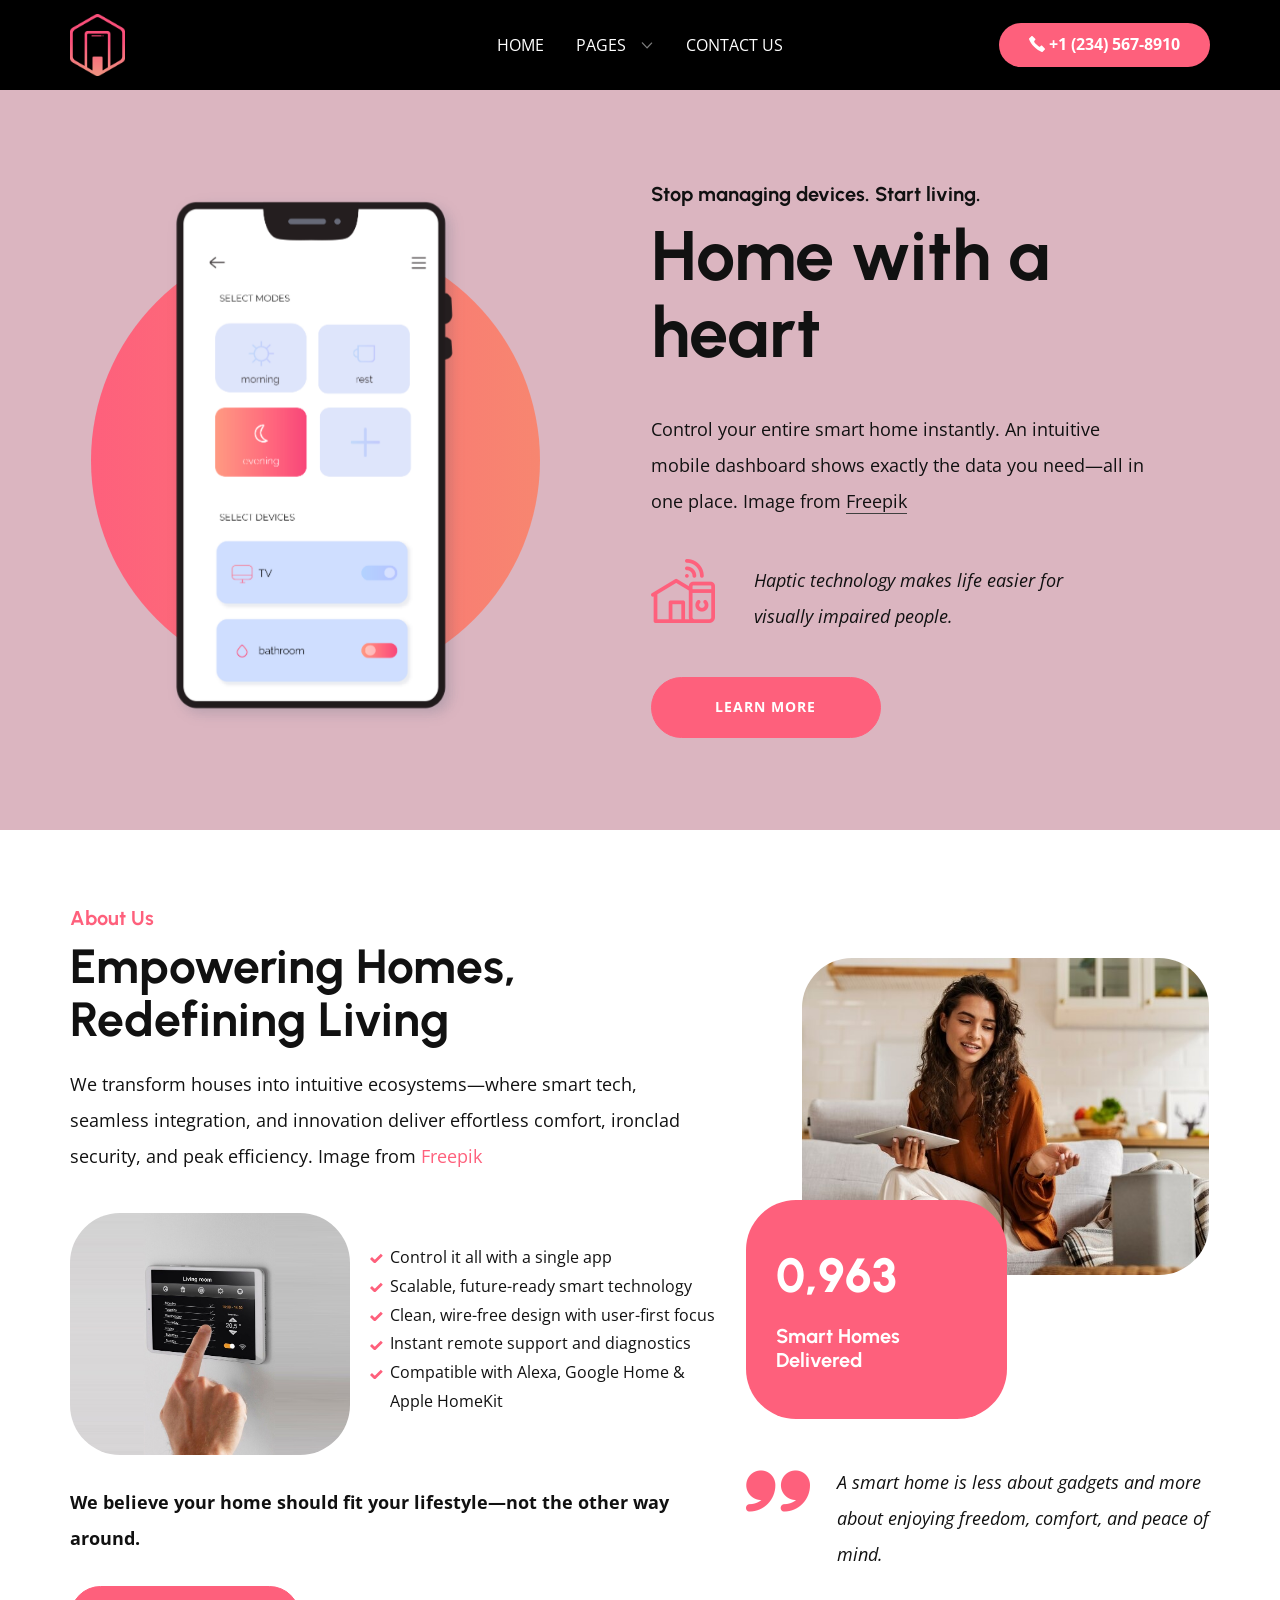
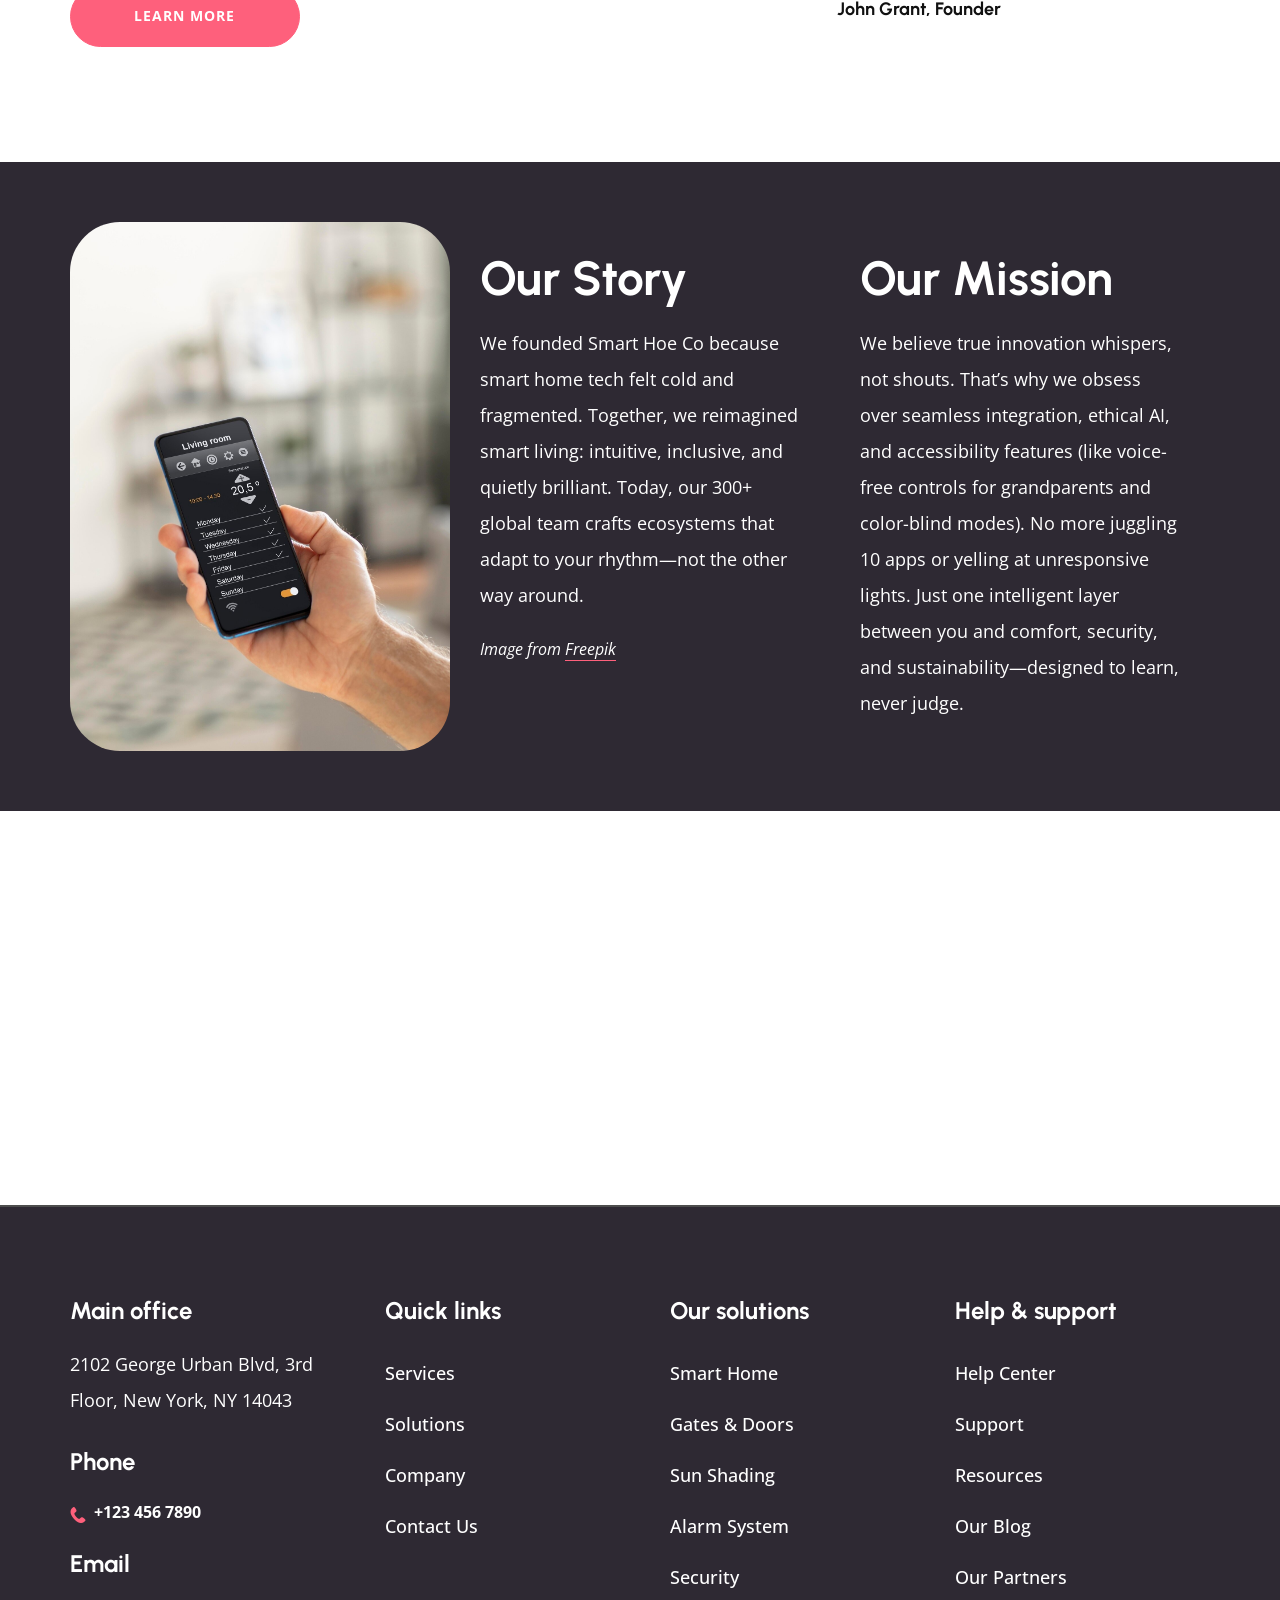
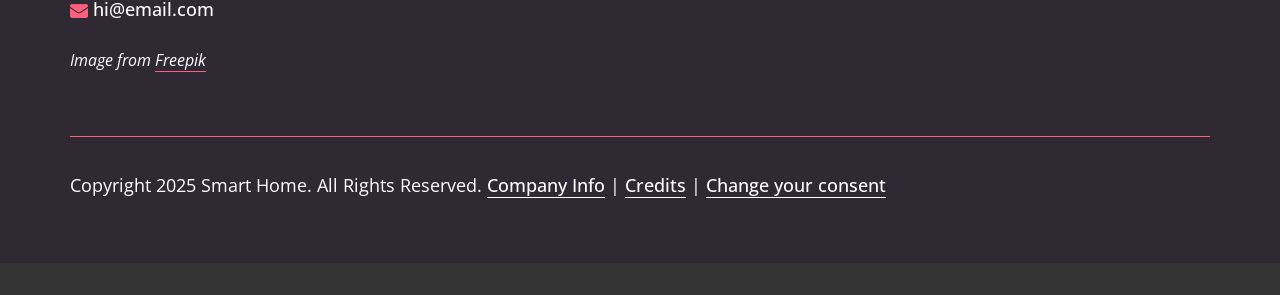
==== About.html @ cfe835c5 "dfd" ====
<!DOCTYPE html>
<html style="font-size: 16px;" lang="en"><head>
    <meta name="viewport" content="width=device-width, initial-scale=1.0">
    <meta charset="utf-8">
    <meta name="keywords" content="​Home with a heart, ​Empowering Homes, Redefining Living, Our Story, Our Mission, ​What Drives Us">
    <meta name="description" content="">
    <title>About</title>
    <link rel="stylesheet" href="nicepage.css" media="screen">
<link rel="stylesheet" href="About.css" media="screen">
    <script class="u-script" type="text/javascript" src="jquery.js" defer=""></script>
    <script class="u-script" type="text/javascript" src="nicepage.js" defer=""></script>
    <meta name="generator" content="Nicepage 8.4.0, nicepage.com">
    
    
    
    
    
    
    <link id="u-page-google-font" rel="stylesheet" href="https://fonts.googleapis.com/css2?display=swap&amp;family=Open+Sans:ital,wght@0,300;0,400;0,500;0,600;0,700;0,800;1,300;1,400;1,500;1,600;1,700;1,800&amp;family=Urbanist:ital,wght@0,100;0,200;0,300;0,400;0,500;0,600;0,700;0,800;0,900;1,100;1,200;1,300;1,400;1,500;1,600;1,700;1,800;1,900">
    <script type="application/ld+json">{
		"@context": "http://schema.org",
		"@type": "Organization",
		"name": "",
		"logo": "images/smart-home-logo.png"
}</script>
    <meta name="theme-color" content="#fe607c">
    <meta property="og:title" content="About">
    <meta property="og:type" content="website">
  <meta data-intl-tel-input-cdn-path="intlTelInput/"></head>
  <body data-path-to-root="./" data-include-products="false" class="u-body u-clearfix u-xl-mode" data-lang="en"><header class="u-black u-clearfix u-header" id="header"><div class="u-clearfix u-sheet u-valign-middle-md u-valign-middle-sm u-sheet-1">
        <a href="#" class="u-enable-responsive u-image u-logo u-image-1" data-image-width="284" data-image-height="320">
          <img class="u-logo-image u-logo-image-1" src="images/smart-home-logo.png">
        </a>
        <nav class="u-align-center u-dropdown-icon u-menu u-menu-dropdown u-offcanvas u-menu-1" data-responsive-from="MD" role="navigation">
          <div class="menu-collapse" style="font-size: 1rem; letter-spacing: 0px; text-transform: uppercase;">
            <a class="u-button-style u-custom-active-border-color u-custom-border u-custom-border-color u-custom-borders u-custom-hover-border-color u-custom-left-right-menu-spacing u-custom-padding-bottom u-custom-text-active-color u-custom-text-color u-custom-text-hover-color u-custom-top-bottom-menu-spacing u-hamburger-link u-nav-link u-text-active-palette-1-light-1 u-text-hover-palette-1-light-1 u-hamburger-link-1" href="#" tabindex="-1" aria-label="Open menu" aria-controls="7e61">
              <svg class="u-svg-link" viewBox="0 0 24 24"><use xmlns:xlink="http://www.w3.org/1999/xlink" xlink:href="#menu-hamburger"></use></svg>
              <svg class="u-svg-content" version="1.1" id="menu-hamburger" viewBox="0 0 16 16" x="0px" y="0px" xmlns:xlink="http://www.w3.org/1999/xlink" xmlns="http://www.w3.org/2000/svg"><g><rect y="1" width="16" height="2"></rect><rect y="7" width="16" height="2"></rect><rect y="13" width="16" height="2"></rect>
</g></svg>
            </a>
          </div>
          <div class="u-custom-menu u-nav-container">
            <ul class="u-nav u-spacing-30 u-unstyled u-nav-1" role="menubar"><li role="none" class="u-nav-item"><a tabindex="-1" role="menuitem" class="u-border-active-white u-border-hover-white u-button-style u-nav-link u-text-active-white u-text-body-alt-color u-text-hover-white u-nav-link-2" href="#">Home</a>
</li><li role="none" class="u-nav-item"><a tabindex="-1" role="menuitem" class="u-border-active-white u-border-hover-white u-button-style u-nav-link u-text-active-white u-text-body-alt-color u-text-hover-white u-nav-link-2" aria-haspopup="true">Pages</a><div class="u-nav-popup"><ul role="menu" class="u-h-spacing-25 u-nav u-unstyled u-v-spacing-15 u-nav-2" aria-label="Pages menu"><li role="none" class="u-nav-item"><a role="menuitem" class="u-active-palette-1-base u-button-style u-hover-palette-1-base u-nav-link u-palette-1-dark-3" href="Landing.html">Landing</a>
</li><li role="none" class="u-nav-item"><a role="menuitem" class="u-active-palette-1-base u-button-style u-hover-palette-1-base u-nav-link u-palette-1-dark-3" href="About.html">About Us</a>
</li><li role="none" class="u-nav-item"><a role="menuitem" class="u-active-palette-1-base u-button-style u-hover-palette-1-base u-nav-link u-palette-1-dark-3" href="Services.html">Services</a>
</li><li role="none" class="u-nav-item"><a role="menuitem" class="u-active-palette-1-base u-button-style u-hover-palette-1-base u-nav-link u-palette-1-dark-3" href="Team.html">Our Team</a>
</li><li role="none" class="u-nav-item"><a role="menuitem" class="u-active-palette-1-base u-button-style u-hover-palette-1-base u-nav-link u-palette-1-dark-3" href="Pricing-Page.html">Pricing</a>
</li><li role="none" class="u-nav-item"><a role="menuitem" class="u-active-palette-1-base u-button-style u-hover-palette-1-base u-nav-link u-palette-1-dark-3" href="FAQ-Page.html">FAQ</a>
</li></ul>
</div>
</li><li role="none" class="u-nav-item"><a role="menuitem" class="u-border-active-white u-border-hover-white u-button-style u-nav-link u-text-active-white u-text-body-alt-color u-text-hover-white u-nav-link-2" href="Contact.html">Contact Us</a>
</li></ul>
          </div>
          <div class="u-custom-menu u-nav-container-collapse" id="7e61" role="region" aria-label="Menu panel">
            <div class="u-black u-container-style u-inner-container-layout u-opacity u-opacity-95 u-sidenav">
              <div class="u-inner-container-layout u-sidenav-overflow">
                <div class="u-menu-close u-menu-close-1" tabindex="-1" aria-label="Close menu"></div>
                <ul class="u-align-center u-nav u-popupmenu-items u-unstyled u-nav-3" role="menubar"><li role="none" class="u-nav-item"><a tabindex="-1" role="menuitem" class="u-button-style u-nav-link" href="#">Home</a>
</li><li role="none" class="u-nav-item"><a tabindex="-1" role="menuitem" class="u-button-style u-nav-link" aria-haspopup="true">Pages</a><div class="u-nav-popup"><ul role="menu" class="u-h-spacing-25 u-nav u-unstyled u-v-spacing-15 u-nav-4" aria-label="Pages menu"><li role="none" class="u-nav-item"><a role="menuitem" class="u-button-style u-nav-link" href="Landing.html">Landing</a>
</li><li role="none" class="u-nav-item"><a role="menuitem" class="u-button-style u-nav-link" href="About.html">About Us</a>
</li><li role="none" class="u-nav-item"><a role="menuitem" class="u-button-style u-nav-link" href="Services.html">Services</a>
</li><li role="none" class="u-nav-item"><a role="menuitem" class="u-button-style u-nav-link" href="Team.html">Our Team</a>
</li><li role="none" class="u-nav-item"><a role="menuitem" class="u-button-style u-nav-link" href="Pricing-Page.html">Pricing</a>
</li><li role="none" class="u-nav-item"><a role="menuitem" class="u-button-style u-nav-link" href="FAQ-Page.html">FAQ</a>
</li></ul>
</div>
</li><li role="none" class="u-nav-item"><a role="menuitem" class="u-button-style u-nav-link" href="Contact.html">Contact Us</a>
</li></ul>
                <a href="tel:+12345678910" class="u-btn u-btn-round u-button-style u-enable-responsive u-hover-palette-1-dark-1 u-palette-1-base u-radius-50 u-text-active-white u-btn-1"><span class="u-icon u-icon-1"><svg class="u-svg-content" viewBox="0 0 891.024 891.024" style="width: 1em; height: 1em;"><g><path d="M2.8,180.875c46.6,134,144.7,286.2,282.9,424.399c138.2,138.2,290.4,236.301,424.4,282.9c18.2,6.3,38.3,1.8,52-11.8
		l92.7-92.7l21.6-21.6c19.5-19.5,19.5-51.2,0-70.7l-143.5-143.4c-19.5-19.5-51.2-19.5-70.7,0l-38.899,38.9
		c-20.2,20.2-52.4,22.2-75,4.6c-44.7-34.8-89-73.899-131.9-116.8c-42.9-42.9-82-87.2-116.8-131.9c-17.601-22.6-15.601-54.7,4.6-75
		l38.9-38.9c19.5-19.5,19.5-51.2,0-70.7l-143.5-143.5c-19.5-19.5-51.2-19.5-70.7,0l-21.6,21.6l-92.7,92.7
		C1,142.575-3.5,162.675,2.8,180.875z"></path>
</g></svg></span>+1 (234) 567-8910 
                </a>
              </div>
            </div>
            <div class="u-black u-menu-overlay u-opacity u-opacity-70"></div>
          </div>
          <style class="menu-style">@media (max-width: 939px) {
                    [data-responsive-from="MD"] .u-nav-container {
                        display: none;
                    }
                    [data-responsive-from="MD"] .menu-collapse {
                        display: block;
                    }
                }</style>
        </nav>
        <a href="tel:+12345678910" class="u-active-palette-2-base u-border-none u-btn u-btn-round u-button-style u-enable-responsive u-hover-palette-2-base u-radius-50 u-text-active-white u-btn-2"><span class="u-icon u-icon-2"><svg class="u-svg-content" viewBox="0 0 891.024 891.024" style="width: 1em; height: 1em;"><g><path d="M2.8,180.875c46.6,134,144.7,286.2,282.9,424.399c138.2,138.2,290.4,236.301,424.4,282.9c18.2,6.3,38.3,1.8,52-11.8
		l92.7-92.7l21.6-21.6c19.5-19.5,19.5-51.2,0-70.7l-143.5-143.4c-19.5-19.5-51.2-19.5-70.7,0l-38.899,38.9
		c-20.2,20.2-52.4,22.2-75,4.6c-44.7-34.8-89-73.899-131.9-116.8c-42.9-42.9-82-87.2-116.8-131.9c-17.601-22.6-15.601-54.7,4.6-75
		l38.9-38.9c19.5-19.5,19.5-51.2,0-70.7l-143.5-143.5c-19.5-19.5-51.2-19.5-70.7,0l-21.6,21.6l-92.7,92.7
		C1,142.575-3.5,162.675,2.8,180.875z"></path>
</g></svg></span>+1 (234) 567-8910 
        </a>
      </div></header>
    <section class="u-clearfix u-container-align-left u-custom-color-1 u-valign-middle-md u-section-1" id="block-1">
      <div class="u-clearfix u-sheet u-valign-middle-lg u-sheet-1">
        <div class="data-layout-selected u-clearfix u-expanded-width u-gutter-40 u-layout-wrap u-layout-wrap-1">
          <div class="u-layout">
            <div class="u-layout-row">
              <div class="u-container-align-center u-container-style u-layout-cell u-size-27-lg u-size-27-xl u-size-60-md u-size-60-sm u-size-60-xs u-layout-cell-1">
                <div class="u-container-layout u-valign-middle u-container-layout-1">
                  <div class="u-expanded-width-xs u-gradient u-preserve-proportions u-shape u-shape-circle u-shape-1" data-animation-name="fadeIn" data-animation-duration="2200" data-animation-delay="500">
                    <div class="u-preserve-proportions-child" style="padding-top: 100%;"></div>
                  </div>
                  <img class="custom-expanded u-image u-image-contain u-image-1" src="images/app.png" data-image-width="855" data-image-height="1351" data-animation-name="flipIn" data-animation-duration="1000" data-animation-delay="200" data-animation-out="0" data-animation-direction="X">
                </div>
              </div>
              <div class="u-container-align-left-xl u-container-style u-layout-cell u-size-33-lg u-size-33-xl u-size-60-md u-size-60-sm u-size-60-xs u-layout-cell-2" data-animation-name="customAnimationIn" data-animation-duration="1000" data-animation-delay="200" data-animation-direction="X">
                <div class="u-container-layout u-valign-middle-lg u-valign-middle-sm u-valign-middle-xl u-valign-middle-xs u-container-layout-2">
                  <h5 class="u-align-left u-text u-text-default u-text-1"> Stop managing devices. Start living.</h5>
                  <h1 class="u-align-left u-text u-text-2"> Home with a heart</h1>
                  <p class="u-align-left u-text u-text-default u-text-3"> Control your entire smart home instantly. An intuitive mobile dashboard shows exactly the data you need—all in one place. Image from <a href="https://www.freepik.com/" class="u-active-none u-border-1 u-border-grey-75 u-border-hover-grey-75 u-border-no-left u-border-no-right u-border-no-top u-btn u-button-link u-button-style u-hover-none u-none u-text-body-color u-btn-1" target="_blank" data-animation-name="" data-animation-duration="0" data-animation-delay="0" data-animation-direction="">Freepik</a>
                  </p><span class="u-align-left u-file-icon u-icon u-text-palette-1-base u-icon-1"><img src="images/4744132-8deafcc4.png" alt=""></span>
                  <p class="u-align-left u-text u-text-4"> Haptic technology makes life easier for visually impaired people.</p>
                  <a href="" class="u-active-black u-align-left u-border-1 u-border-active-black u-border-hover-black u-border-palette-1-base u-btn u-btn-round u-button-style u-hover-black u-palette-1-base u-radius u-text-active-white u-text-hover-white u-btn-2">Learn more </a>
                </div>
              </div>
            </div>
          </div>
        </div>
      </div>
    </section>
    <section class="u-align-center u-clearfix u-container-align-center u-container-align-left u-section-2" id="block-2">
      <div class="u-clearfix u-sheet u-valign-middle u-sheet-1">
        <div class="data-layout-selected u-clearfix u-expanded-width u-layout-wrap u-layout-wrap-1">
          <div class="u-gutter-0 u-layout">
            <div class="u-layout-row">
              <div class="u-size-34">
                <div class="u-layout-col">
                  <div class="u-size-20 u-size-60-md">
                    <div class="u-layout-row">
                      <div class="u-container-align-left u-container-style u-layout-cell u-radius u-size-60 u-layout-cell-1">
                        <div class="u-container-layout u-valign-top u-container-layout-1">
                          <h5 class="u-align-left u-text u-text-palette-1-base u-text-1">About Us</h5>
                          <h2 class="u-align-left u-text u-text-2"> Empowering Homes, Redefining Living</h2>
                          <p class="u-align-left u-text u-text-3"> We transform houses into intuitive ecosystems—where smart tech, seamless integration, and innovation deliver effortless comfort, ironclad security, and peak efficiency. Image from <a href="https://www.freepik.com/" class="u-active-none u-border-none u-btn u-button-link u-button-style u-hover-none u-none u-text-palette-1-base u-btn-1">Freepik</a>
                          </p>
                        </div>
                      </div>
                    </div>
                  </div>
                  <div class="u-size-20 u-size-30-md">
                    <div class="u-layout-row">
                      <div class="u-container-style u-image u-image-round u-layout-cell u-radius u-size-26-lg u-size-26-xl u-size-29-md u-size-29-sm u-size-29-xs u-image-1" data-image-width="982" data-image-height="982" data-animation-name="customAnimationIn" data-animation-duration="1000" data-animation-delay="0">
                        <div class="u-container-layout u-container-layout-2"></div>
                      </div>
                      <div class="u-container-style u-layout-cell u-size-31-md u-size-31-sm u-size-31-xs u-size-34-lg u-size-34-xl u-layout-cell-3" data-animation-name="customAnimationIn" data-animation-duration="1000" data-animation-delay="0">
                        <div class="u-container-layout u-container-layout-3">
                          <ul class="u-custom-list u-text u-text-default u-text-4">
                            <li style="padding-left: 2px;">
                              <div class="u-list-icon u-text-palette-1-base">
                                <svg class="u-svg-content" viewBox="0 0 512 512" id="svg-388a"><path d="m433.1 67.1-231.8 231.9c-6.2 6.2-16.4 6.2-22.6 0l-99.8-99.8-78.9 78.8 150.5 150.5c10.5 10.5 24.6 16.3 39.4 16.3 14.8 0 29-5.9 39.4-16.3l282.7-282.5z" fill="currentColor"></path></svg>
                              </div> Control it all with a single app
                            </li>
                            <li style="padding-left: 2px;">
                              <div class="u-list-icon u-text-palette-1-base">
                                <svg class="u-svg-content" viewBox="0 0 512 512" id="svg-388a"><path d="m433.1 67.1-231.8 231.9c-6.2 6.2-16.4 6.2-22.6 0l-99.8-99.8-78.9 78.8 150.5 150.5c10.5 10.5 24.6 16.3 39.4 16.3 14.8 0 29-5.9 39.4-16.3l282.7-282.5z" fill="currentColor"></path></svg>
                              </div>Scalable, future-ready smart technology
                            </li>
                            <li style="padding-left: 2px;">
                              <div class="u-list-icon u-text-palette-1-base">
                                <svg class="u-svg-content" viewBox="0 0 512 512" id="svg-388a"><path d="m433.1 67.1-231.8 231.9c-6.2 6.2-16.4 6.2-22.6 0l-99.8-99.8-78.9 78.8 150.5 150.5c10.5 10.5 24.6 16.3 39.4 16.3 14.8 0 29-5.9 39.4-16.3l282.7-282.5z" fill="currentColor"></path></svg>
                              </div>Clean, wire-free design with user-first focus
                            </li>
                            <li style="padding-left: 2px;">
                              <div class="u-list-icon u-text-palette-1-base">
                                <svg class="u-svg-content" viewBox="0 0 512 512" id="svg-388a"><path d="m433.1 67.1-231.8 231.9c-6.2 6.2-16.4 6.2-22.6 0l-99.8-99.8-78.9 78.8 150.5 150.5c10.5 10.5 24.6 16.3 39.4 16.3 14.8 0 29-5.9 39.4-16.3l282.7-282.5z" fill="currentColor"></path></svg>
                              </div>Instant remote support and diagnostics
                            </li>
                            <li style="padding-left: 2px;">
                              <div class="u-list-icon u-text-palette-1-base">
                                <svg class="u-svg-content" viewBox="0 0 512 512" id="svg-388a"><path d="m433.1 67.1-231.8 231.9c-6.2 6.2-16.4 6.2-22.6 0l-99.8-99.8-78.9 78.8 150.5 150.5c10.5 10.5 24.6 16.3 39.4 16.3 14.8 0 29-5.9 39.4-16.3l282.7-282.5z" fill="currentColor"></path></svg>
                              </div>Compatible with Alexa, Google Home &amp; Apple HomeKit
                            </li>
                          </ul>
                        </div>
                      </div>
                    </div>
                  </div>
                  <div class="u-size-20 u-size-30-md">
                    <div class="u-layout-row">
                      <div class="u-container-style u-layout-cell u-size-60 u-layout-cell-4">
                        <div class="u-container-layout u-valign-top u-container-layout-4">
                          <p class="u-text u-text-5"> We believe your home should fit your lifestyle—not the other way around.</p>
                          <a href="" class="u-active-black u-align-left u-border-1 u-border-active-black u-border-hover-black u-border-palette-1-base u-btn u-btn-round u-button-style u-hover-black u-palette-1-base u-radius u-text-active-white u-text-hover-white u-btn-2">learn more</a>
                        </div>
                      </div>
                    </div>
                  </div>
                </div>
              </div>
              <div class="u-size-26">
                <div class="u-layout-col">
                  <div class="u-container-align-left-md u-container-style u-layout-cell u-shape-rectangle u-size-60 u-layout-cell-5" data-animation-name="customAnimationIn" data-animation-duration="1100" data-animation-delay="0">
                    <div class="u-container-layout u-valign-middle-lg u-valign-middle-md u-valign-middle-sm u-valign-middle-xl u-container-layout-5">
                      <img class="custom-expanded u-image u-image-round u-radius u-image-2" src="images/medium-shot-woman-holding-tablet.jpg" alt="" data-image-width="740" data-image-height="493">
                      <div class="custom-expanded u-container-align-left u-container-style u-group u-palette-1-base u-radius u-shape-round u-group-1">
                        <div class="u-container-layout u-valign-middle u-container-layout-6">
                          <h3 class="u-align-left u-text u-text-6" data-animation-name="counter" data-animation-event="scroll" data-animation-duration="3000">1,200 </h3>
                          <h5 class="u-align-left u-text u-text-7"> Smart Homes Delivered</h5>
                        </div>
                      </div><span class="u-align-left-md u-align-left-sm u-align-left-xs u-file-icon u-icon u-text-palette-1-base u-icon-1"><img src="images/13895-5581911c.png" alt=""></span>
                      <div class="u-container-style u-expanded-width-md u-expanded-width-xs u-group u-shape-rectangle u-group-2">
                        <div class="u-container-layout u-valign-top u-container-layout-7">
                          <p class="u-align-left u-text u-text-8"> A smart home is less about gadgets and more about enjoying freedom, comfort, and peace of mind.<br>
                          </p>
                          <h6 class="u-align-left u-text u-text-9"> John Grant, Founder</h6>
                        </div>
                      </div>
                    </div>
                  </div>
                </div>
              </div>
            </div>
          </div>
        </div>
      </div>
    </section>
    <section class="u-clearfix u-container-align-center u-palette-3-dark-3 u-section-3" id="block-3">
      <div class="u-clearfix u-sheet u-valign-middle u-sheet-1">
        <div class="data-layout-selected u-clearfix u-expanded-width u-layout-wrap u-layout-wrap-1">
          <div class="u-gutter-0 u-layout">
            <div class="u-layout-row">
              <div class="u-container-align-left u-container-style u-image u-image-round u-layout-cell u-radius u-shape-rectangle u-size-20-lg u-size-20-xl u-size-30-md u-size-30-sm u-size-30-xs u-image-1" data-image-width="1333" data-image-height="2000">
                <div class="u-container-layout u-valign-middle u-container-layout-1"></div>
              </div>
              <div class="u-container-align-left u-container-style u-layout-cell u-shape-rectangle u-size-20-lg u-size-20-xl u-size-30-md u-size-30-sm u-size-30-xs u-layout-cell-2">
                <div class="u-container-layout u-container-layout-2">
                  <h2 class="u-align-left u-text u-text-1">Our Story</h2>
                  <p class="u-align-left u-text u-text-2"> We founded Smart Hoe Co because smart home tech felt cold and fragmented. Together, we reimagined smart living: intuitive, inclusive, and quietly brilliant. Today, our 300+ global team crafts ecosystems that adapt to your rhythm—not the other way around.</p>
                  <p class="u-align-left u-text u-text-3">Image from&nbsp;<a href="https://freepik.com/photos/people" class="u-active-none u-border-1 u-border-active-white u-border-hover-white u-border-no-left u-border-no-right u-border-no-top u-border-palette-1-base u-btn u-button-link u-button-style u-hover-none u-none u-text-body-alt-color u-btn-1" data-animation-name="" data-animation-duration="0" data-animation-delay="0" data-animation-direction="">Freepik</a>
                  </p>
                </div>
              </div>
              <div class="u-container-align-left u-container-style u-layout-cell u-shape-rectangle u-size-20-lg u-size-20-xl u-size-60-md u-size-60-sm u-size-60-xs u-layout-cell-3">
                <div class="u-container-layout u-container-layout-3">
                  <h2 class="u-align-left u-text u-text-4">Our Mission</h2>
                  <p class="u-align-left u-text u-text-5"> We believe true innovation whispers, not shouts. That’s why we obsess over seamless integration, ethical AI, and accessibility features (like voice-free controls for grandparents and color-blind modes). No more juggling 10 apps or yelling at unresponsive lights. Just one intelligent layer between you and comfort, security, and sustainability—designed to learn, never judge. </p>
                </div>
              </div>
            </div>
          </div>
        </div>
      </div>
    </section>
    <section class="u-clearfix u-container-align-center u-section-4" id="block-4">
      <div class="u-clearfix u-sheet u-valign-middle u-sheet-1">
        <h2 class="u-align-center u-text u-text-default u-text-1" data-animation-name="customAnimationIn" data-animation-duration="1500" data-animation-delay="0"> What Drives Us</h2>
        <div class="u-expanded-width u-list u-list-1">
          <div class="u-repeater u-repeater-1">
            <div class="u-container-style u-list-item u-opacity u-opacity-75 u-repeater-item u-shape-rectangle u-list-item-1" data-animation-name="customAnimationIn" data-animation-duration="1500" data-animation-delay="250">
              <div class="u-container-layout u-similar-container u-container-layout-1"><span class="u-file-icon u-icon u-text-palette-1-base u-icon-1"><img src="images/9410339-e54cc2ac.png" alt=""></span>
                <h4 class="u-align-left u-text u-text-2"> Innovation First</h4>
                <p class="u-align-left u-text u-text-3">Sample text. Click to select the text box. Click again or double click to start editing the text.</p>
              </div>
            </div>
            <div class="u-container-style u-list-item u-opacity u-opacity-75 u-repeater-item u-shape-rectangle u-list-item-2" data-animation-name="customAnimationIn" data-animation-duration="1500" data-animation-delay="250">
              <div class="u-container-layout u-similar-container u-container-layout-2"><span class="u-file-icon u-icon u-text-palette-1-base u-icon-2"><img src="images/2438078-bae6d07b.png" alt=""></span>
                <h4 class="u-align-left u-text u-text-4"> Security &amp; Trust</h4>
                <p class="u-align-left u-text u-text-5">Sample text. Click to select the text box. Click again or double click to start editing the text.</p>
              </div>
            </div>
            <div class="u-container-style u-list-item u-opacity u-opacity-75 u-repeater-item u-shape-rectangle u-list-item-3" data-animation-name="customAnimationIn" data-animation-duration="1500" data-animation-delay="250">
              <div class="u-container-layout u-similar-container u-container-layout-3"><span class="u-file-icon u-icon u-text-palette-1-base u-icon-3"><img src="images/12252541-d8e6e33a.png" alt=""></span>
                <h4 class="u-align-left u-text u-text-6"> User-Centered Design</h4>
                <p class="u-align-left u-text u-text-7">Sample text. Click to select the text box. Click again or double click to start editing the text.</p>
              </div>
            </div>
          </div>
        </div>
      </div>
    </section>
    
    
    
    <footer class="u-align-center u-border-2 u-border-grey-70 u-border-no-bottom u-border-no-left u-border-no-right u-clearfix u-container-align-center u-footer u-palette-3-dark-3 u-footer" id="footer"><div class="u-clearfix u-sheet u-valign-middle u-sheet-1">
        <div class="data-layout-selected u-clearfix u-expanded-width u-layout-wrap u-layout-wrap-1">
          <div class="u-gutter-0 u-layout">
            <div class="u-layout-row">
              <div class="u-container-align-left u-container-style u-layout-cell u-shape-rectangle u-size-15-lg u-size-15-xl u-size-30-md u-size-30-sm u-size-30-xs u-layout-cell-1">
                <div class="u-container-layout u-valign-top u-container-layout-1">
                  <h4 class="u-align-left u-text u-text-1"> Main office</h4>
                  <p class="u-align-left u-text u-text-2"> 2102 George Urban Blvd,&nbsp;3rd Floor,&nbsp;New York, NY ​14043</p>
                  <h4 class="u-align-left u-text u-text-3">Phone</h4>
                  <p class="u-align-left u-text u-text-default u-text-4"><span class="u-file-icon u-icon u-text-palette-1-base"><img src="images/1257-df893303.png" alt=""></span>&nbsp; <a href="tel:+1234567890" class="u-align-left u-border-active-palette-1-base u-border-hover-palette-1-base u-btn u-button-link u-button-style u-none u-text-active-palette-1-base u-text-body-alt-color u-text-hover-palette-1-base u-btn-1" data-animation-name="" data-animation-duration="0" data-animation-delay="0" data-animation-direction="">+123 456 7890</a>
                  </p>
                  <h4 class="u-align-left u-text u-text-5">Email</h4>
                  <a href="mailto:hi@email.com" class="u-align-left u-border-active-palette-1-base u-border-hover-palette-1-base u-border-none u-btn u-button-link u-button-style u-none u-text-active-palette-1-base u-text-body-alt-color u-text-hover-palette-1-base u-btn-2" data-animation-name="" data-animation-duration="0" data-animation-delay="0" data-animation-direction=""><span class="u-file-icon u-icon u-text-palette-1-base"><img src="images/2099199-56aa2eda.png" alt=""></span>&nbsp;hi@email.com
                  </a>
                  <p class="u-align-left u-text u-text-6">Image from <a href="https://www.freepik.com/" class="u-active-none u-border-1 u-border-active-white u-border-hover-white u-border-no-left u-border-no-right u-border-no-top u-border-palette-1-base u-btn u-button-link u-button-style u-hover-none u-none u-text-body-alt-color u-btn-3" target="_blank" data-animation-name="" data-animation-duration="0" data-animation-delay="0" data-animation-direction="">Freepik</a>
                  </p>
                </div>
              </div>
              <div class="u-container-align-left u-container-style u-layout-cell u-shape-rectangle u-size-15-lg u-size-15-xl u-size-30-md u-size-30-sm u-size-30-xs u-layout-cell-2">
                <div class="u-container-layout u-valign-top u-container-layout-2">
                  <h4 class="u-align-left u-text u-text-default u-text-7"> Quick links</h4>
                  <a href="#" class="u-align-left u-border-1 u-border-active-palette-1-base u-border-hover-palette-1-base u-border-no-left u-border-no-right u-border-no-top u-btn u-button-link u-button-style u-none u-text-body-alt-color u-btn-4" data-animation-name="" data-animation-duration="0" data-animation-delay="0" data-animation-direction=""> Services</a>
                  <a href="#" class="u-align-left u-border-1 u-border-active-palette-1-base u-border-hover-palette-1-base u-border-no-left u-border-no-right u-border-no-top u-btn u-button-link u-button-style u-none u-text-body-alt-color u-btn-5" data-animation-name="" data-animation-duration="0" data-animation-delay="0" data-animation-direction="">Solutions</a>
                  <a href="#" class="u-align-left u-border-1 u-border-active-palette-1-base u-border-hover-palette-1-base u-border-no-left u-border-no-right u-border-no-top u-btn u-button-link u-button-style u-none u-text-body-alt-color u-btn-6" data-animation-name="" data-animation-duration="0" data-animation-delay="0" data-animation-direction=""> Company</a>
                  <a href="#" class="u-align-left u-border-1 u-border-active-palette-1-base u-border-hover-palette-1-base u-border-no-left u-border-no-right u-border-no-top u-btn u-button-link u-button-style u-none u-text-body-alt-color u-btn-7" data-animation-name="" data-animation-duration="0" data-animation-delay="0" data-animation-direction="">Contact Us</a>
                </div>
              </div>
              <div class="u-container-align-left u-container-style u-layout-cell u-shape-rectangle u-size-15-lg u-size-15-xl u-size-30-md u-size-30-sm u-size-30-xs u-layout-cell-3">
                <div class="u-container-layout u-valign-top u-container-layout-3">
                  <h4 class="u-align-left u-text u-text-default u-text-8">Our solutions</h4>
                  <a href="#" class="u-align-left u-border-1 u-border-active-palette-1-base u-border-hover-palette-1-base u-border-no-left u-border-no-right u-border-no-top u-btn u-button-link u-button-style u-none u-text-body-alt-color u-btn-8" data-animation-name="" data-animation-duration="0" data-animation-delay="0" data-animation-direction=""> Smart Home</a>
                  <a href="#" class="u-align-left u-border-1 u-border-active-palette-1-base u-border-hover-palette-1-base u-border-no-left u-border-no-right u-border-no-top u-btn u-button-link u-button-style u-none u-text-body-alt-color u-btn-9" data-animation-name="" data-animation-duration="0" data-animation-delay="0" data-animation-direction=""> Gates &amp; Doors</a>
                  <a href="#" class="u-align-left u-border-1 u-border-active-palette-1-base u-border-hover-palette-1-base u-border-no-left u-border-no-right u-border-no-top u-btn u-button-link u-button-style u-none u-text-body-alt-color u-btn-10" data-animation-name="" data-animation-duration="0" data-animation-delay="0" data-animation-direction=""> Sun Shading</a>
                  <a href="#" class="u-align-left u-border-1 u-border-active-palette-1-base u-border-hover-palette-1-base u-border-no-left u-border-no-right u-border-no-top u-btn u-button-link u-button-style u-none u-text-body-alt-color u-btn-11" data-animation-name="" data-animation-duration="0" data-animation-delay="0" data-animation-direction=""> Alarm System</a>
                  <a href="#" class="u-align-left u-border-1 u-border-active-palette-1-base u-border-hover-palette-1-base u-border-no-left u-border-no-right u-border-no-top u-btn u-button-link u-button-style u-none u-text-body-alt-color u-btn-12" data-animation-name="" data-animation-duration="0" data-animation-delay="0" data-animation-direction="">Security</a>
                </div>
              </div>
              <div class="u-container-align-left u-container-style u-layout-cell u-shape-rectangle u-size-15-lg u-size-15-xl u-size-30-md u-size-30-sm u-size-30-xs u-layout-cell-4">
                <div class="u-container-layout u-valign-top u-container-layout-4">
                  <h4 class="u-align-left u-text u-text-default u-text-9"> Help &amp; support</h4>
                  <a href="#" class="u-align-left u-border-1 u-border-active-palette-1-base u-border-hover-palette-1-base u-border-no-left u-border-no-right u-border-no-top u-btn u-button-link u-button-style u-none u-text-body-alt-color u-btn-13" data-animation-name="" data-animation-duration="0" data-animation-delay="0" data-animation-direction=""> Help Center</a>
                  <a href="#" class="u-align-left u-border-1 u-border-active-palette-1-base u-border-hover-palette-1-base u-border-no-left u-border-no-right u-border-no-top u-btn u-button-link u-button-style u-none u-text-body-alt-color u-btn-14" data-animation-name="" data-animation-duration="0" data-animation-delay="0" data-animation-direction=""> Support</a>
                  <a href="#" class="u-align-left u-border-1 u-border-active-palette-1-base u-border-hover-palette-1-base u-border-no-left u-border-no-right u-border-no-top u-btn u-button-link u-button-style u-none u-text-body-alt-color u-btn-15" data-animation-name="" data-animation-duration="0" data-animation-delay="0" data-animation-direction=""> Resources</a>
                  <a href="#" class="u-align-left u-border-1 u-border-active-palette-1-base u-border-hover-palette-1-base u-border-no-left u-border-no-right u-border-no-top u-btn u-button-link u-button-style u-none u-text-body-alt-color u-btn-16" data-animation-name="" data-animation-duration="0" data-animation-delay="0" data-animation-direction="">Our Blog</a>
                  <a href="#" class="u-align-left u-border-1 u-border-active-palette-1-base u-border-hover-palette-1-base u-border-no-left u-border-no-right u-border-no-top u-btn u-button-link u-button-style u-none u-text-body-alt-color u-btn-17" data-animation-name="" data-animation-duration="0" data-animation-delay="0" data-animation-direction=""> Our Partners</a>
                </div>
              </div>
            </div>
          </div>
        </div>
        <div class="u-border-1 u-border-palette-1-base u-expanded-width u-line u-line-horizontal u-line-1"></div>
        <p class="u-align-left u-text u-text-default u-text-10"> Copyright 2025 Smart Home. All Rights Reserved. <a href="#" class="u-align-left u-border-1 u-border-active-palette-1-base u-border-hover-palette-1-base u-border-no-left u-border-no-right u-border-no-top u-border-white u-btn u-button-link u-button-style u-none u-text-body-alt-color u-btn-18" data-animation-name="" data-animation-duration="0" data-animation-delay="0" data-animation-direction="">Company Info</a> | <a href="#" class="u-align-left u-border-1 u-border-active-palette-1-base u-border-hover-palette-1-base u-border-no-left u-border-no-right u-border-no-top u-border-white u-btn u-button-link u-button-style u-none u-text-body-alt-color u-btn-19" data-animation-name="" data-animation-duration="0" data-animation-delay="0" data-animation-direction="">Credits</a> | <a href="#" class="u-align-left u-border-1 u-border-active-palette-1-base u-border-hover-palette-1-base u-border-no-left u-border-no-right u-border-no-top u-border-white u-btn u-button-link u-button-style u-none u-text-body-alt-color u-btn-20" data-animation-name="" data-animation-duration="0" data-animation-delay="0" data-animation-direction="">Change your consent</a>
        </p>
      </div></footer>
    <section class="u-backlink u-clearfix u-grey-80"></section>
  
</body></html>
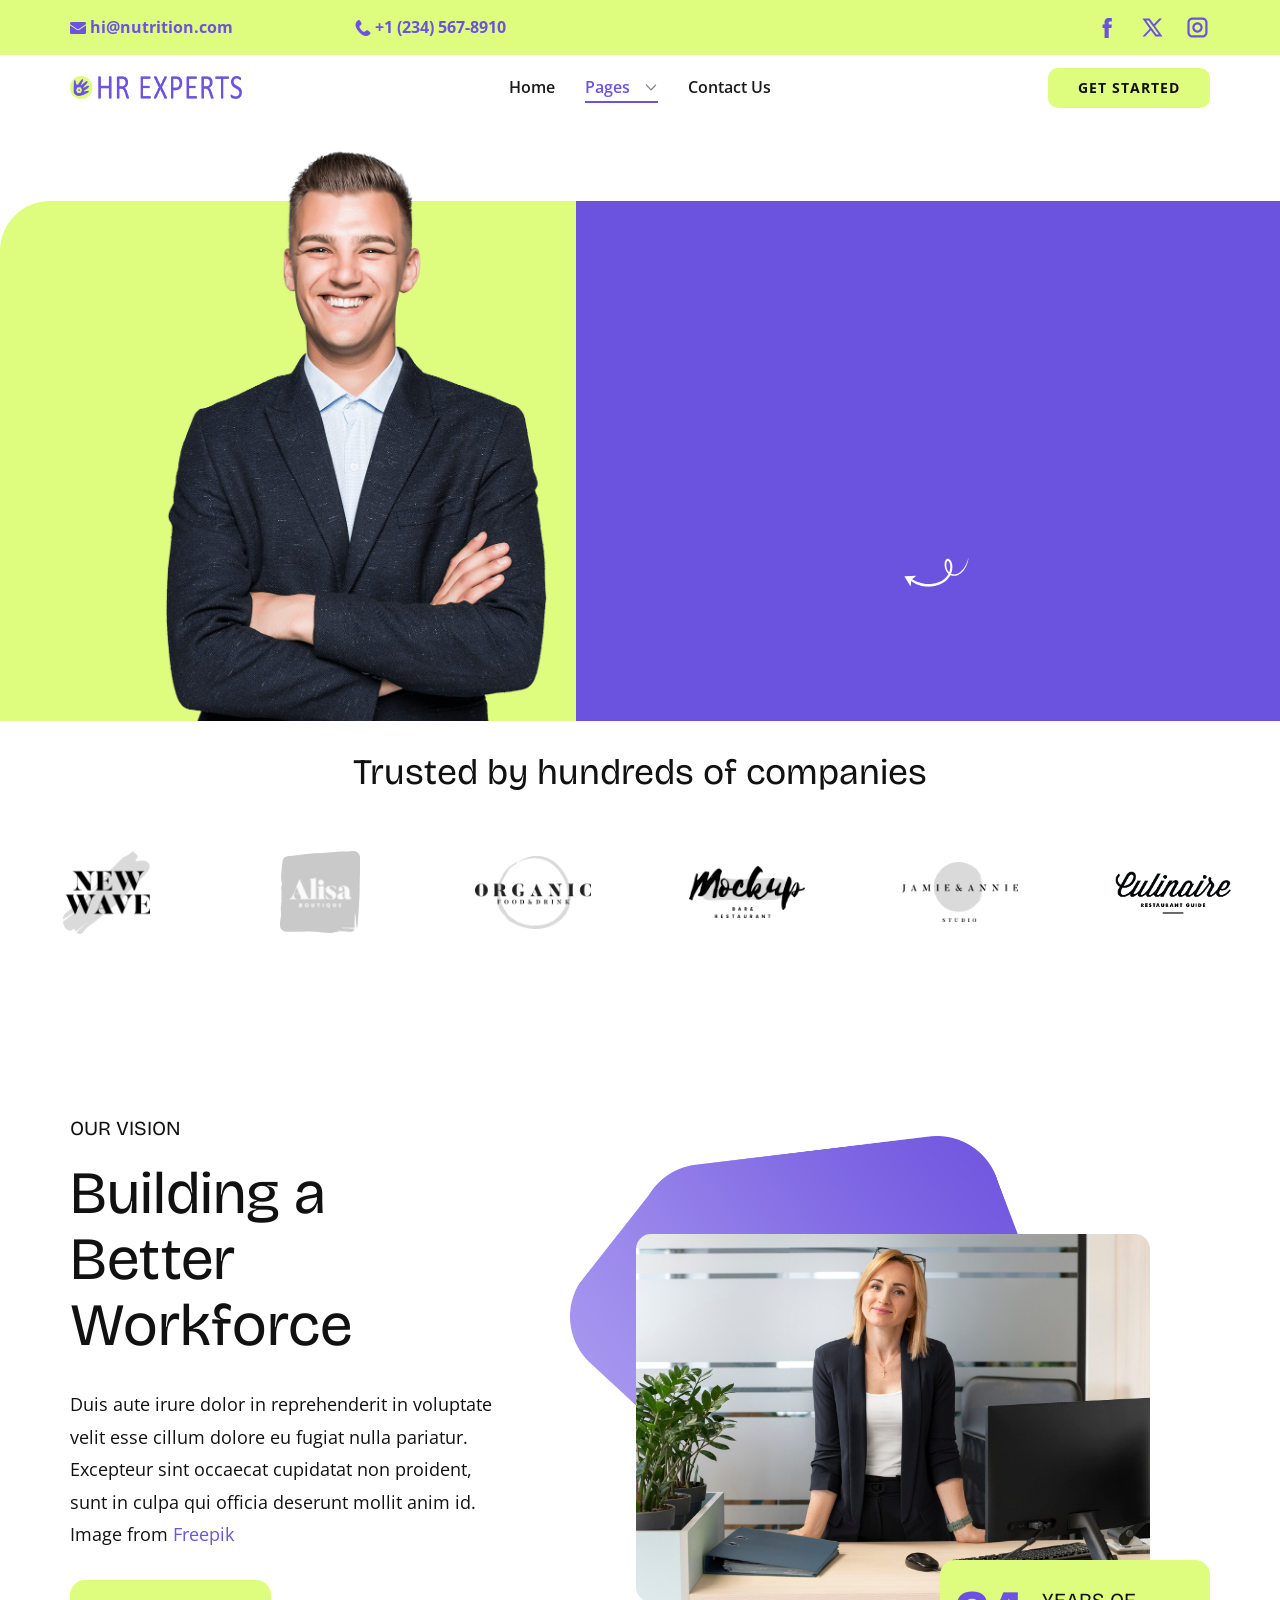
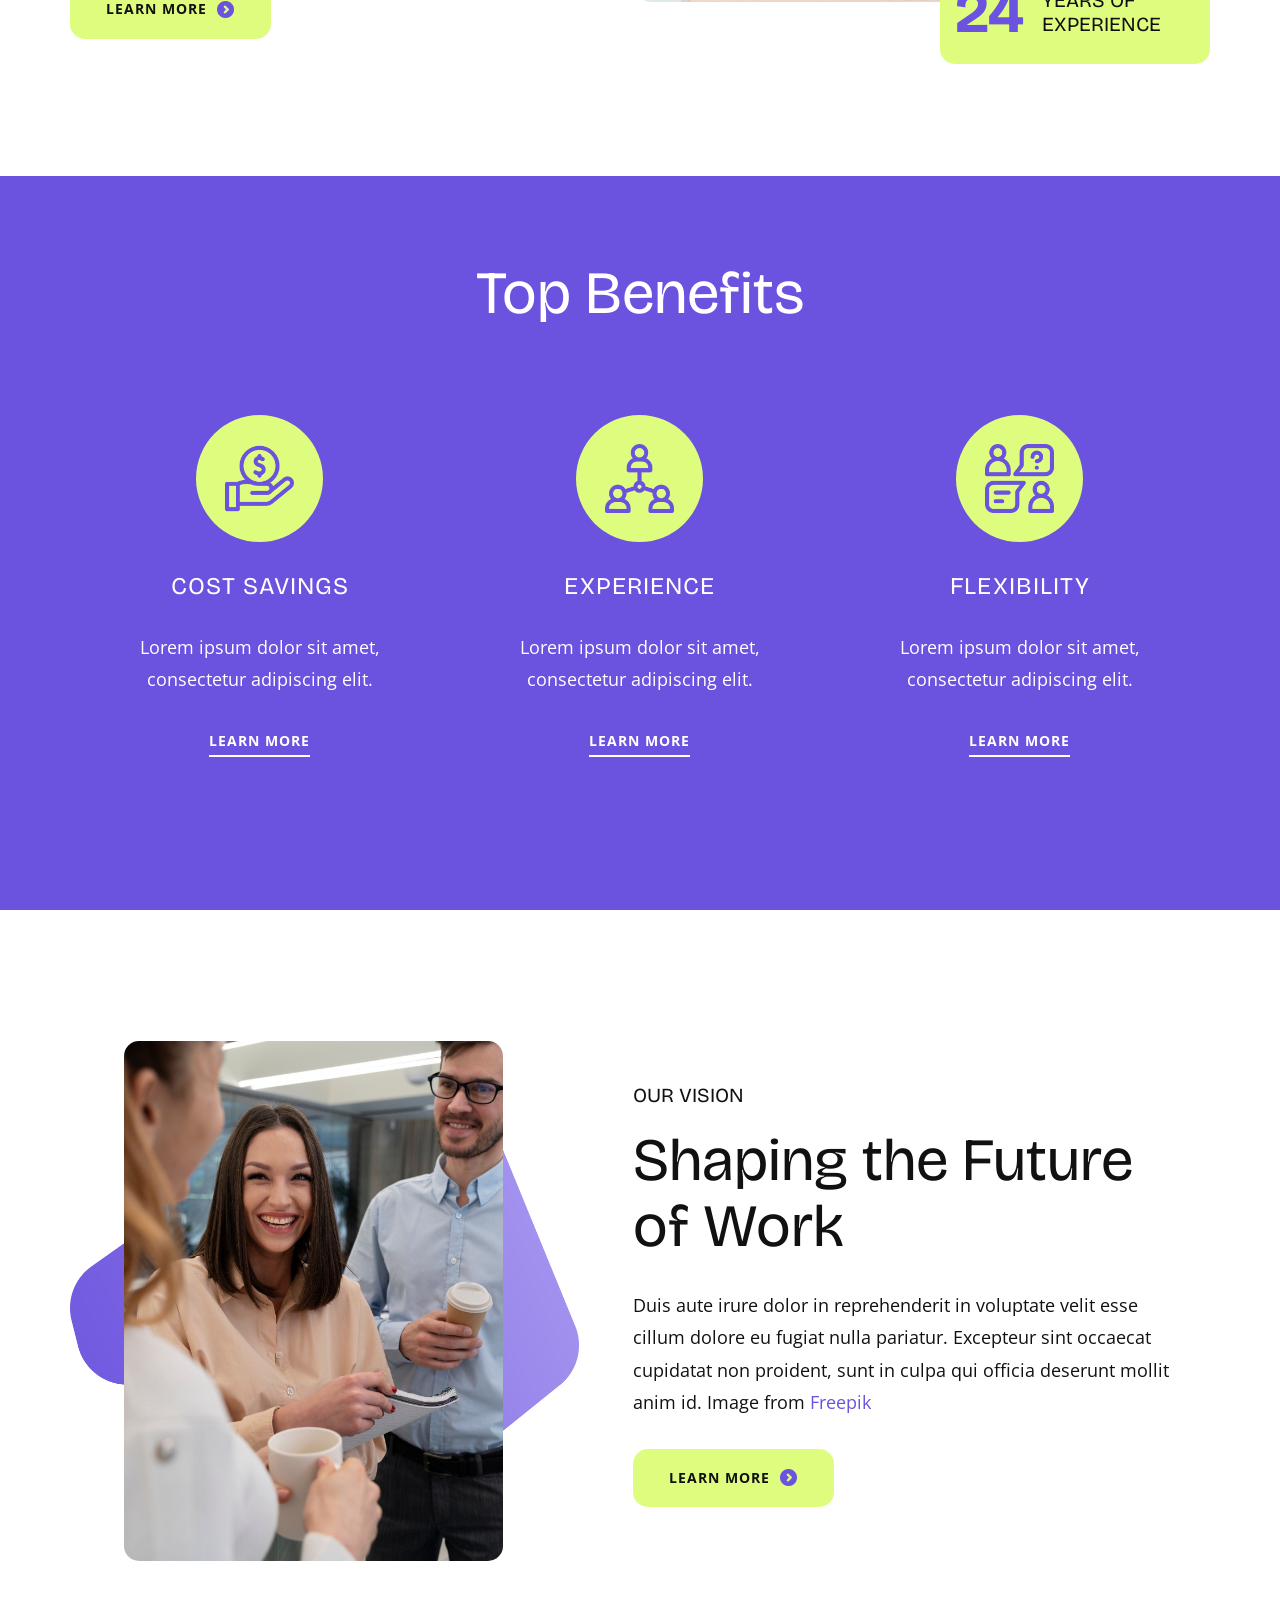
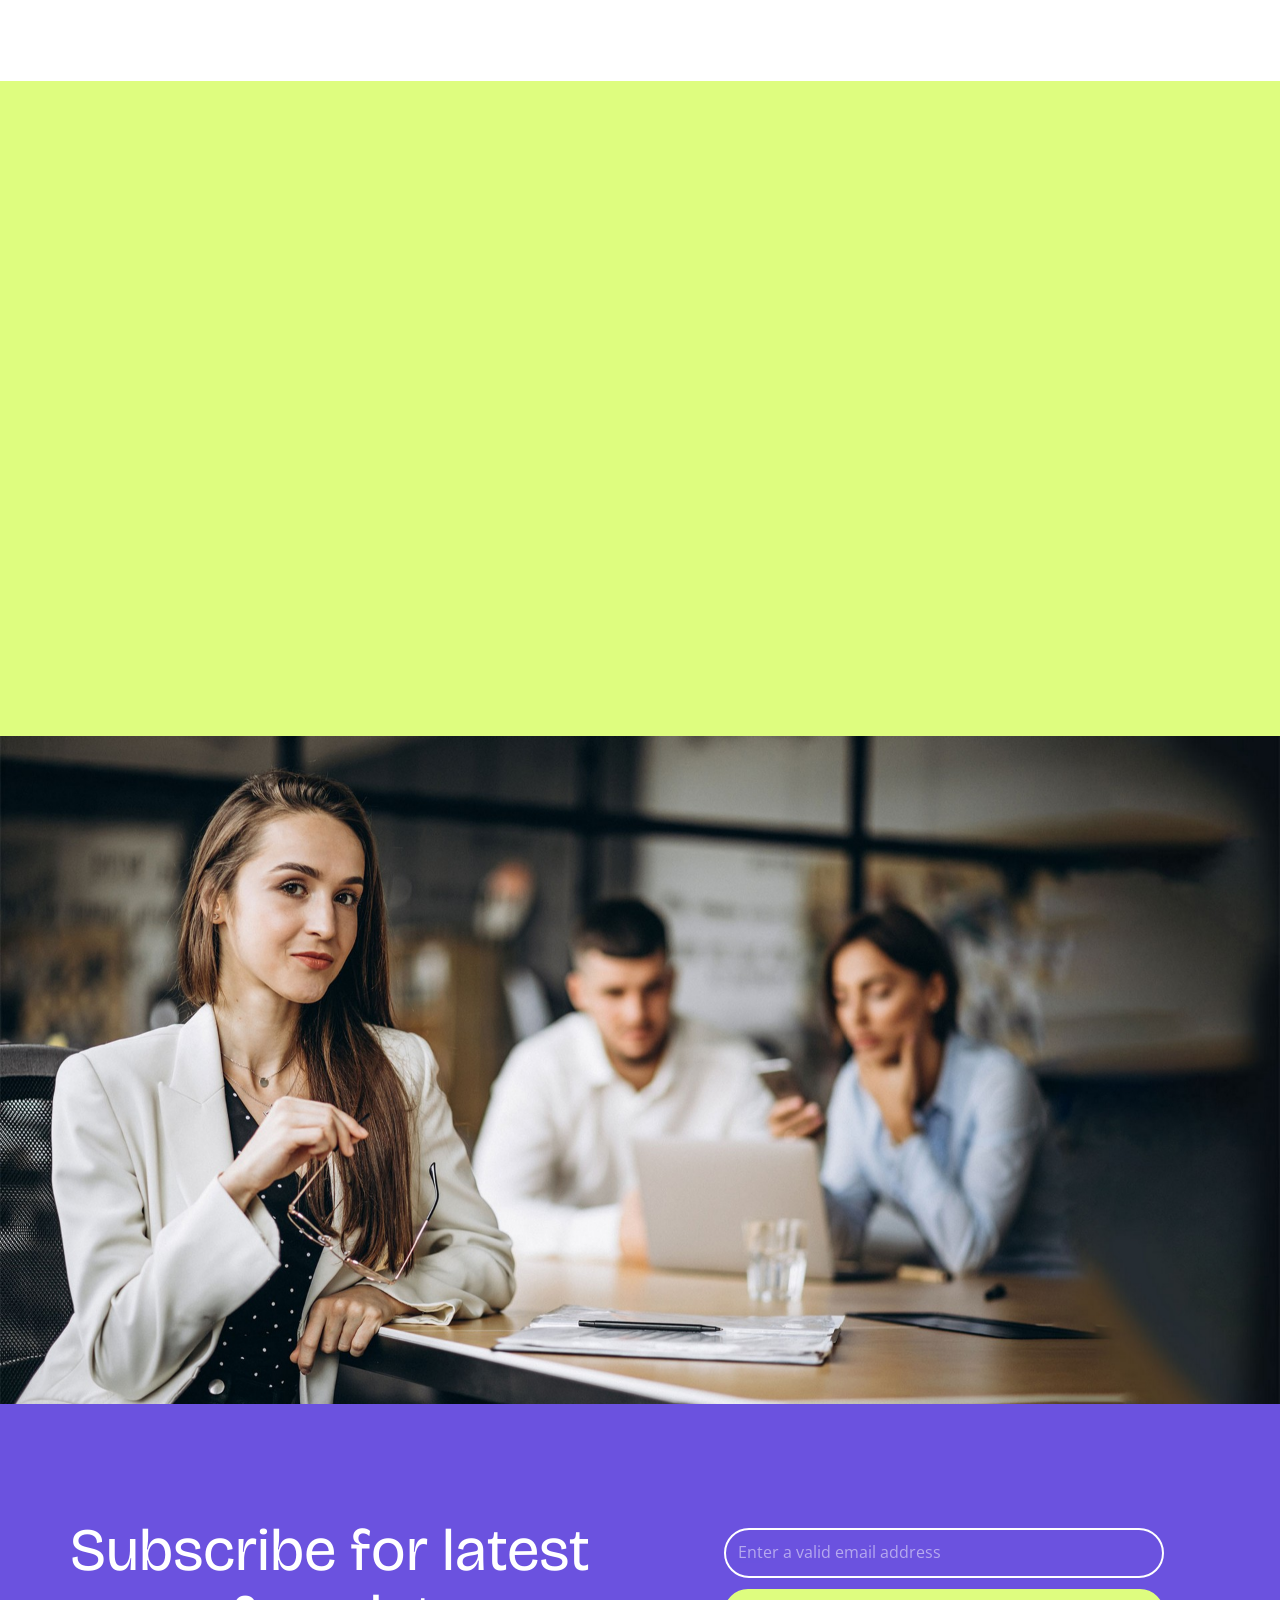
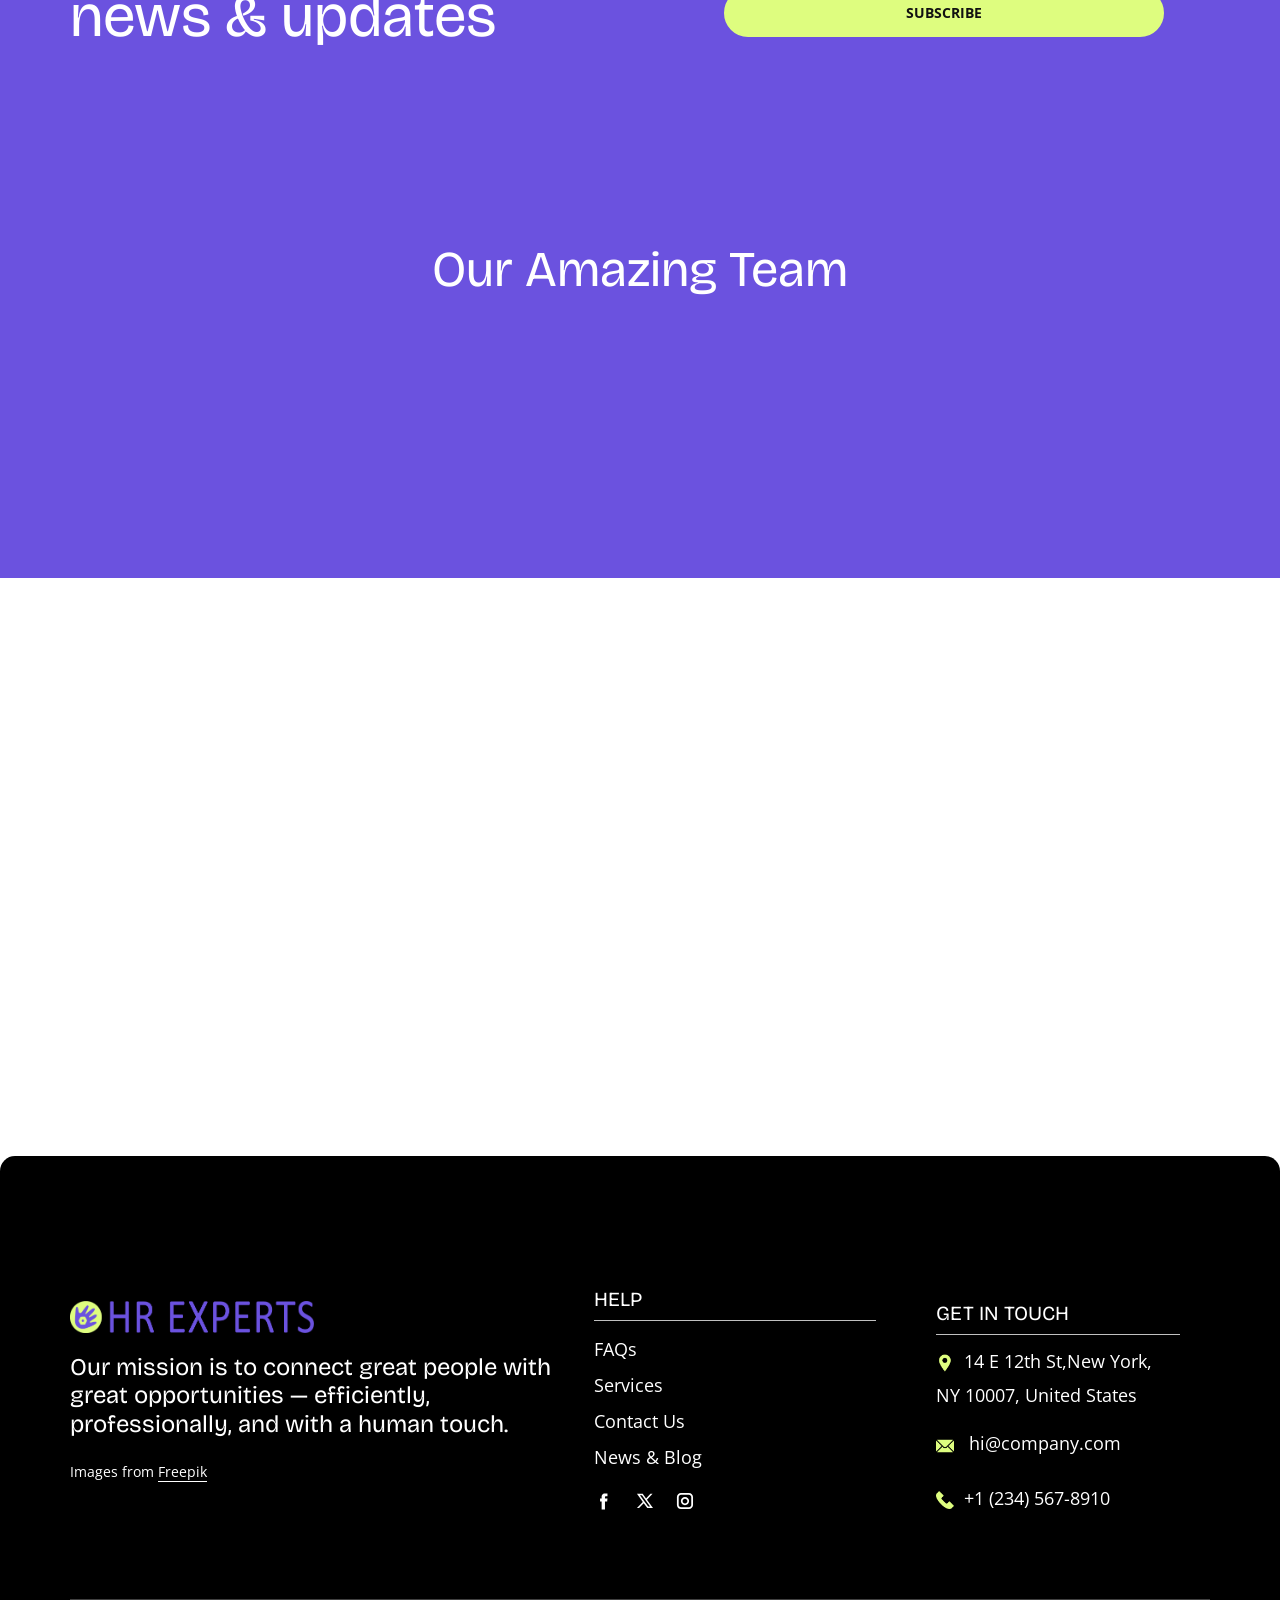
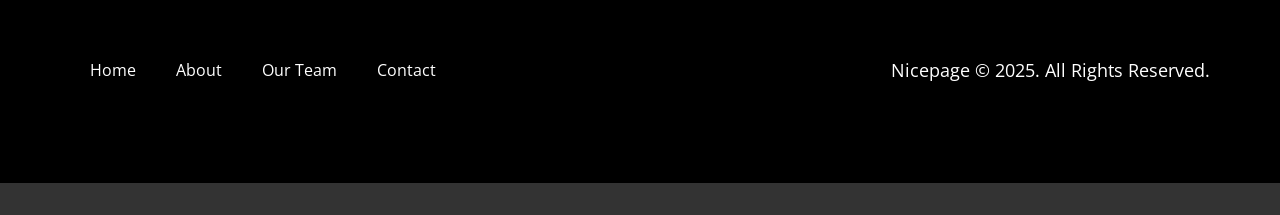
==== commit a4f1dbbc: "first commit" ====
--- a/About.html
+++ b/About.html
@@ -2,7 +2,7 @@
 <html style="font-size: 16px;" lang="en"><head>
     <meta name="viewport" content="width=device-width, initial-scale=1.0">
     <meta charset="utf-8">
-    <meta name="keywords" content="​Home with a heart, ​Empowering Homes, Redefining Living, Our Story, Our Mission, ​What Drives Us">
+    <meta name="keywords" content="About HR Agency, ​Building a Better Workforce, Top Benefits, ​Shaping the Future of Work, ​Why Clients Choose Us?, ​Ready for a new career? Explore jobs now!, ​Subscribe for latest news &amp;amp; updates, Our Amazing Team">
     <meta name="description" content="">
     <title>About</title>
     <link rel="stylesheet" href="nicepage.css" media="screen">
@@ -16,69 +16,127 @@
     
     
     
-    <link id="u-page-google-font" rel="stylesheet" href="https://fonts.googleapis.com/css2?display=swap&amp;family=Open+Sans:ital,wght@0,300;0,400;0,500;0,600;0,700;0,800;1,300;1,400;1,500;1,600;1,700;1,800&amp;family=Urbanist:ital,wght@0,100;0,200;0,300;0,400;0,500;0,600;0,700;0,800;0,900;1,100;1,200;1,300;1,400;1,500;1,600;1,700;1,800;1,900">
+    
+    
+    
+    
+    
+    
+    <link id="u-page-google-font" rel="stylesheet" href="https://fonts.googleapis.com/css2?display=swap&amp;family=Open+Sans:ital,wght@0,300;0,400;0,500;0,600;0,700;0,800;1,300;1,400;1,500;1,600;1,700;1,800&amp;family=Bricolage+Grotesque:wght@200;300;400;500;600;700;800">
     <script type="application/ld+json">{
 		"@context": "http://schema.org",
 		"@type": "Organization",
 		"name": "",
-		"logo": "images/smart-home-logo.png"
+		"logo": "images/hr-logo.png",
+		"sameAs": [
+				"https://facebook.com/name",
+				"https://twitter.com/name",
+				"https://instagram.com/name",
+				"https://facebook.com/name",
+				"https://twitter.com/name",
+				"https://instagram.com/name"
+		]
 }</script>
-    <meta name="theme-color" content="#fe607c">
+    <meta name="theme-color" content="#defd7f">
+    <meta name="twitter:site" content="@">
+    <meta name="twitter:card" content="summary_large_image">
+    <meta name="twitter:title" content="About">
+    <meta name="twitter:description" content="">
     <meta property="og:title" content="About">
     <meta property="og:type" content="website">
-  <meta data-intl-tel-input-cdn-path="intlTelInput/"></head>
-  <body data-path-to-root="./" data-include-products="false" class="u-body u-clearfix u-xl-mode" data-lang="en"><header class="u-black u-clearfix u-header" id="header"><div class="u-clearfix u-sheet u-valign-middle-md u-valign-middle-sm u-sheet-1">
-        <a href="#" class="u-enable-responsive u-image u-logo u-image-1" data-image-width="284" data-image-height="320">
-          <img class="u-logo-image u-logo-image-1" src="images/smart-home-logo.png">
-        </a>
-        <nav class="u-align-center u-dropdown-icon u-menu u-menu-dropdown u-offcanvas u-menu-1" data-responsive-from="MD" role="navigation">
-          <div class="menu-collapse" style="font-size: 1rem; letter-spacing: 0px; text-transform: uppercase;">
-            <a class="u-button-style u-custom-active-border-color u-custom-border u-custom-border-color u-custom-borders u-custom-hover-border-color u-custom-left-right-menu-spacing u-custom-padding-bottom u-custom-text-active-color u-custom-text-color u-custom-text-hover-color u-custom-top-bottom-menu-spacing u-hamburger-link u-nav-link u-text-active-palette-1-light-1 u-text-hover-palette-1-light-1 u-hamburger-link-1" href="#" tabindex="-1" aria-label="Open menu" aria-controls="7e61">
-              <svg class="u-svg-link" viewBox="0 0 24 24"><use xmlns:xlink="http://www.w3.org/1999/xlink" xlink:href="#menu-hamburger"></use></svg>
-              <svg class="u-svg-content" version="1.1" id="menu-hamburger" viewBox="0 0 16 16" x="0px" y="0px" xmlns:xlink="http://www.w3.org/1999/xlink" xmlns="http://www.w3.org/2000/svg"><g><rect y="1" width="16" height="2"></rect><rect y="7" width="16" height="2"></rect><rect y="13" width="16" height="2"></rect>
+  <meta name="referrer" content="origin"><meta data-intl-tel-input-cdn-path="intlTelInput/"></head>
+  <body data-path-to-root="./" data-include-products="false" class="u-body u-xl-mode" data-lang="en"><header class="u-border-no-bottom u-border-no-left u-border-no-right u-border-no-top u-clearfix u-header u-section-row-container" id="header" style="background-image: none"><div class="u-section-rows">
+        <div class="u-clearfix u-palette-1-base u-section-row u-section-row-1">
+          <div class="u-clearfix u-sheet u-valign-middle-sm u-valign-middle-xs u-sheet-1">
+            <div class="data-layout-selected u-clearfix u-expanded-width u-gutter-0 u-layout-custom-sm u-layout-custom-xs u-layout-wrap u-layout-wrap-1">
+              <div class="u-gutter-0 u-layout">
+                <div class="u-layout-row">
+                  <div class="u-container-align-left u-container-style u-layout-cell u-shape-rectangle u-size-15-lg u-size-15-md u-size-15-xl u-size-30-sm u-size-30-xs u-layout-cell-1">
+                    <div class="u-container-layout u-valign-middle u-container-layout-1">
+                      <a href="mailto:hi@car.repair.com" class="u-active-none u-align-left u-border-active-palette-1-base u-border-hover-white u-btn u-button-link u-button-style u-hover-none u-none u-text-active-palette-2-dark-3 u-text-hover-palette-2-dark-3 u-text-palette-2-base u-btn-1" data-animation-name="" data-animation-duration="0" data-animation-delay="0" data-animation-direction=""><span class="u-file-icon u-icon u-text-palette-2-base u-icon-1"><img src="images/2099199-a014f34f.png" alt=""></span>&nbsp;hi@nutrition.com
+                      </a>
+                    </div>
+                  </div>
+                  <div class="u-container-align-left u-container-style u-layout-cell u-shape-rectangle u-size-17-lg u-size-17-md u-size-17-xl u-size-30-sm u-size-30-xs u-layout-cell-2">
+                    <div class="u-container-layout u-valign-middle u-container-layout-2">
+                      <a href="tel:+12345678910" class="u-active-none u-align-left u-border-active-palette-1-base u-border-hover-white u-btn u-button-link u-button-style u-hover-none u-none u-text-active-palette-2-dark-3 u-text-hover-palette-2-dark-3 u-text-palette-2-base u-btn-2" data-animation-name="" data-animation-duration="0" data-animation-delay="0" data-animation-direction=""><span class="u-file-icon u-icon u-text-palette-2-base"><img src="images/1257-2ae193ba.png" alt=""></span>&nbsp;​+1 (234) 567-8910
+                      </a>
+                    </div>
+                  </div>
+                  <div class="u-container-style u-hidden-sm u-hidden-xs u-layout-cell u-shape-rectangle u-size-16-md u-size-18-lg u-size-18-xl u-size-30-sm u-size-30-xs u-layout-cell-3">
+                    <div class="u-container-layout u-container-layout-3"></div>
+                  </div>
+                  <div class="u-container-align-left-sm u-container-align-left-xs u-container-align-right-lg u-container-align-right-md u-container-align-right-xl u-container-style u-layout-cell u-size-10-lg u-size-10-xl u-size-12-md u-size-30-sm u-size-30-xs u-layout-cell-4">
+                    <div class="u-container-layout u-valign-middle u-container-layout-4">
+                      <div class="u-social-icons u-social-icons-1">
+                        <a class="u-social-url" title="facebook" target="_blank" href="https://facebook.com/name"><span class="u-icon u-social-facebook u-social-icon u-text-palette-2-base u-icon-3"><svg class="u-svg-link" preserveAspectRatio="xMidYMin slice" viewBox="0 0 112 112" style=""><use xlink:href="#svg-e935"></use></svg><svg class="u-svg-content" viewBox="0 0 112 112" x="0" y="0" id="svg-e935"><path fill="currentColor" d="M75.5,28.8H65.4c-1.5,0-4,0.9-4,4.3v9.4h13.9l-1.5,15.8H61.4v45.1H42.8V58.3h-8.8V42.4h8.8V32.2
+c0-7.4,3.4-18.8,18.8-18.8h13.8v15.4H75.5z"></path></svg></span>
+                        </a>
+                        <a class="u-social-url" title="twitter" target="_blank" href="https://twitter.com/name"><span class="u-icon u-social-icon u-social-twitter u-text-palette-2-base u-icon-4"><svg class="u-svg-link" preserveAspectRatio="xMidYMin slice" viewBox="0 0 112.2 112.2" style=""><use xlink:href="#svg-b4b3"></use></svg><svg class="u-svg-content" viewBox="0 0 112.2 112.2" x="0px" y="0px" id="svg-b4b3"><path d="M67.1,49.1L98.6,16h-12L62,42L43.2,16H11l32.8,45.2L11,96h11.6l26.3-27.7L69.1,96H101L67.1,49.1z M55,61.9l-5.1-7L27.5,24.4
+	h11.4l17.3,23.8l5.1,7.1l23.4,32.2H73.8L55,61.9z"></path></svg></span>
+                        </a>
+                        <a class="u-social-url" title="instagram" target="_blank" href="https://instagram.com/name"><span class="u-icon u-social-icon u-social-instagram u-text-palette-2-base u-icon-5"><svg class="u-svg-link" preserveAspectRatio="xMidYMin slice" viewBox="0 0 112 112" style=""><use xlink:href="#svg-f50c"></use></svg><svg class="u-svg-content" viewBox="0 0 112 112" x="0" y="0" id="svg-f50c"><path fill="currentColor" d="M55.9,32.9c-12.8,0-23.2,10.4-23.2,23.2s10.4,23.2,23.2,23.2s23.2-10.4,23.2-23.2S68.7,32.9,55.9,32.9z
+	 M55.9,69.4c-7.4,0-13.3-6-13.3-13.3c-0.1-7.4,6-13.3,13.3-13.3s13.3,6,13.3,13.3C69.3,63.5,63.3,69.4,55.9,69.4z"></path><path fill="currentColor" d="M78.2,11H33.5C21,11,10.8,21.3,10.8,33.7v44.7c0,12.6,10.2,22.8,22.7,22.8h44.7c12.6,0,22.7-10.2,22.7-22.7
+	V33.7C100.8,21.1,90.6,11,78.2,11z M91,78.4c0,7.1-5.8,12.8-12.8,12.8H33.5c-7.1,0-12.8-5.8-12.8-12.8V33.7
+	c0-7.1,5.8-12.8,12.8-12.8h44.7c7.1,0,12.8,5.8,12.8,12.8V78.4z"></path></svg></span>
+                        </a>
+                      </div>
+                    </div>
+                  </div>
+                </div>
+              </div>
+            </div>
+          </div>
+          
+          
+          
+          
+          
+        </div>
+        <div class="u-clearfix u-section-row" data-animation-name="" data-animation-duration="0" data-animation-delay="0" data-animation-direction="">
+          <div class="u-clearfix u-sheet u-valign-middle-lg u-valign-middle-md u-valign-middle-sm u-valign-middle-xs u-sheet-2">
+            <a href="#" class="u-enable-responsive u-image u-logo u-image-1" data-image-width="1138" data-image-height="149">
+              <img src="images/hr-logo.png" class="u-logo-image u-logo-image-1">
+            </a>
+            <nav class="u-dropdown-icon u-menu u-menu-dropdown u-offcanvas u-menu-1" data-responsive-from="MD" role="navigation">
+              <div class="menu-collapse" style="font-size: 1rem; letter-spacing: 0px; font-weight: 600;">
+                <a class="u-button-style u-custom-active-border-color u-custom-border u-custom-border-color u-custom-borders u-custom-hover-border-color u-custom-left-right-menu-spacing u-custom-padding-bottom u-custom-text-active-color u-custom-text-color u-custom-text-hover-color u-custom-top-bottom-menu-spacing u-hamburger-link u-nav-link u-text-active-palette-1-dark-3 u-text-hover-palette-1-dark-3 u-text-palette-2-base" href="#" tabindex="-1" aria-label="Open menu" aria-controls="f711">
+                  <svg class="u-svg-link" viewBox="0 0 24 24"><use xlink:href="#menu-hamburger"></use></svg>
+                  <svg class="u-svg-content" version="1.1" id="menu-hamburger" viewBox="0 0 16 16" x="0px" y="0px" xmlns:xlink="http://www.w3.org/1999/xlink" xmlns="http://www.w3.org/2000/svg"><g><rect y="1" width="16" height="2"></rect><rect y="7" width="16" height="2"></rect><rect y="13" width="16" height="2"></rect>
 </g></svg>
-            </a>
-          </div>
-          <div class="u-custom-menu u-nav-container">
-            <ul class="u-nav u-spacing-30 u-unstyled u-nav-1" role="menubar"><li role="none" class="u-nav-item"><a tabindex="-1" role="menuitem" class="u-border-active-white u-border-hover-white u-button-style u-nav-link u-text-active-white u-text-body-alt-color u-text-hover-white u-nav-link-2" href="#">Home</a>
-</li><li role="none" class="u-nav-item"><a tabindex="-1" role="menuitem" class="u-border-active-white u-border-hover-white u-button-style u-nav-link u-text-active-white u-text-body-alt-color u-text-hover-white u-nav-link-2" aria-haspopup="true">Pages</a><div class="u-nav-popup"><ul role="menu" class="u-h-spacing-25 u-nav u-unstyled u-v-spacing-15 u-nav-2" aria-label="Pages menu"><li role="none" class="u-nav-item"><a role="menuitem" class="u-active-palette-1-base u-button-style u-hover-palette-1-base u-nav-link u-palette-1-dark-3" href="Landing.html">Landing</a>
-</li><li role="none" class="u-nav-item"><a role="menuitem" class="u-active-palette-1-base u-button-style u-hover-palette-1-base u-nav-link u-palette-1-dark-3" href="About.html">About Us</a>
-</li><li role="none" class="u-nav-item"><a role="menuitem" class="u-active-palette-1-base u-button-style u-hover-palette-1-base u-nav-link u-palette-1-dark-3" href="Services.html">Services</a>
-</li><li role="none" class="u-nav-item"><a role="menuitem" class="u-active-palette-1-base u-button-style u-hover-palette-1-base u-nav-link u-palette-1-dark-3" href="Team.html">Our Team</a>
-</li><li role="none" class="u-nav-item"><a role="menuitem" class="u-active-palette-1-base u-button-style u-hover-palette-1-base u-nav-link u-palette-1-dark-3" href="Pricing-Page.html">Pricing</a>
-</li><li role="none" class="u-nav-item"><a role="menuitem" class="u-active-palette-1-base u-button-style u-hover-palette-1-base u-nav-link u-palette-1-dark-3" href="FAQ-Page.html">FAQ</a>
+                </a>
+              </div>
+              <div class="u-custom-menu u-nav-container">
+                <ul class="u-nav u-spacing-30 u-unstyled u-nav-1" role="menubar"><li role="none" class="u-nav-item"><a role="menuitem" class="u-border-2 u-border-active-palette-2-base u-border-hover-palette-2-base u-border-no-left u-border-no-right u-border-no-top u-button-style u-nav-link u-text-active-palette-2-base u-text-grey-90 u-text-hover-grey-90 u-nav-link-2" href="./">Home</a>
+</li><li role="none" class="u-nav-item"><a tabindex="-1" role="menuitem" class="u-border-2 u-border-active-palette-2-base u-border-hover-palette-2-base u-border-no-left u-border-no-right u-border-no-top u-button-style u-nav-link u-text-active-palette-2-base u-text-grey-90 u-text-hover-grey-90 u-nav-link-2" aria-haspopup="true" aria-current="page">Pages</a><div class="u-nav-popup"><ul role="menu" class="u-h-spacing-22 u-nav u-unstyled u-v-spacing-12" aria-label="Pages menu"><li role="none" class="u-nav-item"><a role="menuitem" class="u-active-palette-1-light-3 u-button-style u-hover-palette-1-light-3 u-nav-link u-text-active-palette-2-base u-text-black u-text-hover-palette-2-base u-white" href="About.html">About Us</a>
+</li><li role="none" class="u-nav-item"><a role="menuitem" class="u-active-palette-1-light-3 u-button-style u-hover-palette-1-light-3 u-nav-link u-text-active-palette-2-base u-text-black u-text-hover-palette-2-base u-white" href="Services.html">Our Services</a>
+</li><li role="none" class="u-nav-item"><a role="menuitem" class="u-active-palette-1-light-3 u-button-style u-hover-palette-1-light-3 u-nav-link u-text-active-palette-2-base u-text-black u-text-hover-palette-2-base u-white" href="FAQ-Page.html">FAQ</a>
+</li><li role="none" class="u-nav-item"><a role="menuitem" class="u-active-palette-1-light-3 u-button-style u-hover-palette-1-light-3 u-nav-link u-text-active-palette-2-base u-text-black u-text-hover-palette-2-base u-white" href="Blog.html">Blog Page</a>
+</li><li role="none" class="u-nav-item"><a role="menuitem" class="u-active-palette-1-light-3 u-button-style u-hover-palette-1-light-3 u-nav-link u-text-active-palette-2-base u-text-black u-text-hover-palette-2-base u-white" href="Team.html">Our Team</a>
 </li></ul>
 </div>
-</li><li role="none" class="u-nav-item"><a role="menuitem" class="u-border-active-white u-border-hover-white u-button-style u-nav-link u-text-active-white u-text-body-alt-color u-text-hover-white u-nav-link-2" href="Contact.html">Contact Us</a>
+</li><li role="none" class="u-nav-item"><a role="menuitem" class="u-border-2 u-border-active-palette-2-base u-border-hover-palette-2-base u-border-no-left u-border-no-right u-border-no-top u-button-style u-nav-link u-text-active-palette-2-base u-text-grey-90 u-text-hover-grey-90 u-nav-link-2" href="Contact.html">Contact Us</a>
 </li></ul>
-          </div>
-          <div class="u-custom-menu u-nav-container-collapse" id="7e61" role="region" aria-label="Menu panel">
-            <div class="u-black u-container-style u-inner-container-layout u-opacity u-opacity-95 u-sidenav">
-              <div class="u-inner-container-layout u-sidenav-overflow">
-                <div class="u-menu-close u-menu-close-1" tabindex="-1" aria-label="Close menu"></div>
-                <ul class="u-align-center u-nav u-popupmenu-items u-unstyled u-nav-3" role="menubar"><li role="none" class="u-nav-item"><a tabindex="-1" role="menuitem" class="u-button-style u-nav-link" href="#">Home</a>
-</li><li role="none" class="u-nav-item"><a tabindex="-1" role="menuitem" class="u-button-style u-nav-link" aria-haspopup="true">Pages</a><div class="u-nav-popup"><ul role="menu" class="u-h-spacing-25 u-nav u-unstyled u-v-spacing-15 u-nav-4" aria-label="Pages menu"><li role="none" class="u-nav-item"><a role="menuitem" class="u-button-style u-nav-link" href="Landing.html">Landing</a>
-</li><li role="none" class="u-nav-item"><a role="menuitem" class="u-button-style u-nav-link" href="About.html">About Us</a>
-</li><li role="none" class="u-nav-item"><a role="menuitem" class="u-button-style u-nav-link" href="Services.html">Services</a>
+              </div>
+              <div class="u-custom-menu u-nav-container-collapse" id="f711" role="region" aria-label="Menu panel">
+                <div class="u-black u-container-style u-inner-container-layout u-opacity u-opacity-95 u-sidenav">
+                  <div class="u-inner-container-layout u-sidenav-overflow">
+                    <div class="u-menu-close" tabindex="-1" aria-label="Close menu"></div>
+                    <ul class="u-align-center u-nav u-popupmenu-items u-unstyled u-nav-3" role="menubar"><li role="none" class="u-nav-item"><a role="menuitem" class="u-button-style u-nav-link" href="./">Home</a>
+</li><li role="none" class="u-nav-item"><a tabindex="-1" role="menuitem" class="u-button-style u-nav-link" aria-haspopup="true" aria-current="page">Pages</a><div class="u-nav-popup"><ul role="menu" class="u-h-spacing-22 u-nav u-unstyled u-v-spacing-12" aria-label="Pages menu"><li role="none" class="u-nav-item"><a role="menuitem" class="u-button-style u-nav-link" href="About.html">About Us</a>
+</li><li role="none" class="u-nav-item"><a role="menuitem" class="u-button-style u-nav-link" href="Services.html">Our Services</a>
+</li><li role="none" class="u-nav-item"><a role="menuitem" class="u-button-style u-nav-link" href="FAQ-Page.html">FAQ</a>
+</li><li role="none" class="u-nav-item"><a role="menuitem" class="u-button-style u-nav-link" href="Blog.html">Blog Page</a>
 </li><li role="none" class="u-nav-item"><a role="menuitem" class="u-button-style u-nav-link" href="Team.html">Our Team</a>
-</li><li role="none" class="u-nav-item"><a role="menuitem" class="u-button-style u-nav-link" href="Pricing-Page.html">Pricing</a>
-</li><li role="none" class="u-nav-item"><a role="menuitem" class="u-button-style u-nav-link" href="FAQ-Page.html">FAQ</a>
 </li></ul>
 </div>
 </li><li role="none" class="u-nav-item"><a role="menuitem" class="u-button-style u-nav-link" href="Contact.html">Contact Us</a>
 </li></ul>
-                <a href="tel:+12345678910" class="u-btn u-btn-round u-button-style u-enable-responsive u-hover-palette-1-dark-1 u-palette-1-base u-radius-50 u-text-active-white u-btn-1"><span class="u-icon u-icon-1"><svg class="u-svg-content" viewBox="0 0 891.024 891.024" style="width: 1em; height: 1em;"><g><path d="M2.8,180.875c46.6,134,144.7,286.2,282.9,424.399c138.2,138.2,290.4,236.301,424.4,282.9c18.2,6.3,38.3,1.8,52-11.8
-		l92.7-92.7l21.6-21.6c19.5-19.5,19.5-51.2,0-70.7l-143.5-143.4c-19.5-19.5-51.2-19.5-70.7,0l-38.899,38.9
-		c-20.2,20.2-52.4,22.2-75,4.6c-44.7-34.8-89-73.899-131.9-116.8c-42.9-42.9-82-87.2-116.8-131.9c-17.601-22.6-15.601-54.7,4.6-75
-		l38.9-38.9c19.5-19.5,19.5-51.2,0-70.7l-143.5-143.5c-19.5-19.5-51.2-19.5-70.7,0l-21.6,21.6l-92.7,92.7
-		C1,142.575-3.5,162.675,2.8,180.875z"></path>
-</g></svg></span>+1 (234) 567-8910 
-                </a>
-              </div>
-            </div>
-            <div class="u-black u-menu-overlay u-opacity u-opacity-70"></div>
-          </div>
-          <style class="menu-style">@media (max-width: 939px) {
+                  </div>
+                </div>
+                <div class="u-black u-menu-overlay u-opacity u-opacity-70"></div>
+              </div>
+              <style class="menu-style">@media (max-width: 939px) {
                     [data-responsive-from="MD"] .u-nav-container {
                         display: none;
                     }
@@ -86,249 +144,636 @@
                         display: block;
                     }
                 }</style>
-        </nav>
-        <a href="tel:+12345678910" class="u-active-palette-2-base u-border-none u-btn u-btn-round u-button-style u-enable-responsive u-hover-palette-2-base u-radius-50 u-text-active-white u-btn-2"><span class="u-icon u-icon-2"><svg class="u-svg-content" viewBox="0 0 891.024 891.024" style="width: 1em; height: 1em;"><g><path d="M2.8,180.875c46.6,134,144.7,286.2,282.9,424.399c138.2,138.2,290.4,236.301,424.4,282.9c18.2,6.3,38.3,1.8,52-11.8
-		l92.7-92.7l21.6-21.6c19.5-19.5,19.5-51.2,0-70.7l-143.5-143.4c-19.5-19.5-51.2-19.5-70.7,0l-38.899,38.9
-		c-20.2,20.2-52.4,22.2-75,4.6c-44.7-34.8-89-73.899-131.9-116.8c-42.9-42.9-82-87.2-116.8-131.9c-17.601-22.6-15.601-54.7,4.6-75
-		l38.9-38.9c19.5-19.5,19.5-51.2,0-70.7l-143.5-143.5c-19.5-19.5-51.2-19.5-70.7,0l-21.6,21.6l-92.7,92.7
-		C1,142.575-3.5,162.675,2.8,180.875z"></path>
-</g></svg></span>+1 (234) 567-8910 
-        </a>
+            </nav>
+            <a href="" class="u-align-left-xs u-btn u-btn-round u-button-style u-hover-palette-1-light-1 u-palette-1-base u-radius u-btn-3" data-animation-name="" data-animation-duration="0" data-animation-delay="0" data-animation-direction="">Get Started </a>
+          </div>
+          
+          
+          
+          
+          
+        </div>
       </div></header>
-    <section class="u-clearfix u-container-align-left u-custom-color-1 u-valign-middle-md u-section-1" id="block-1">
-      <div class="u-clearfix u-sheet u-valign-middle-lg u-sheet-1">
-        <div class="data-layout-selected u-clearfix u-expanded-width u-gutter-40 u-layout-wrap u-layout-wrap-1">
+    <section class="u-clearfix u-container-align-center-sm u-container-align-center-xs u-valign-bottom-sm u-valign-middle-md u-section-1" id="block-1">
+      <div class="data-layout-selected u-clearfix u-expanded-width u-layout-wrap u-layout-wrap-1">
+        <div class="u-gutter-0 u-layout">
+          <div class="u-layout-row">
+            <div class="u-container-style u-hidden-sm u-hidden-xs u-layout-cell u-palette-1-base u-radius u-shape-round u-size-20 u-layout-cell-1">
+              <div class="u-container-layout u-container-layout-1"></div>
+            </div>
+            <div class="u-container-align-center-sm u-container-align-center-xs u-container-style u-layout-cell u-palette-1-base u-radius u-shape-round u-size-7 u-layout-cell-2">
+              <div class="u-container-layout u-valign-bottom-xl u-valign-bottom-xs u-container-layout-2">
+                <img class="custom-expanded u-image u-image-1" src="images/pretty-young-man-2-min.png" data-image-width="900" data-image-height="1217">
+              </div>
+            </div>
+            <div class="u-container-align-center-sm u-container-align-center-xs u-container-align-left-lg u-container-align-left-md u-container-align-left-xl u-container-style u-layout-cell u-palette-2-base u-shading u-shape-rectangle u-size-33 u-layout-cell-3">
+              <div class="u-container-layout u-valign-middle-lg u-valign-middle-md u-valign-middle-xl u-valign-top-sm u-container-layout-3">
+                <h1 class="u-align-center-sm u-align-center-xs u-align-left-lg u-align-left-md u-align-left-xl u-text u-text-palette-1-light-1 u-text-1" data-animation-name="customAnimationIn" data-animation-duration="1000" data-animation-delay="200">About HR Agency</h1>
+                <h5 class="u-align-center-sm u-align-center-xs u-align-left-lg u-align-left-md u-align-left-xl u-text u-text-2" data-animation-name="customAnimationIn" data-animation-duration="1000" data-animation-delay="200"> Connecting People. Empowering Careers.</h5>
+                <a href="" class="u-active-white u-align-center-sm u-align-center-xs u-align-left-lg u-align-left-md u-align-left-xl u-border-none u-btn u-btn-round u-button-style u-hover-white u-palette-1-base u-radius u-btn-1" data-animation-name="customAnimationIn" data-animation-duration="1000" data-animation-delay="200"> Get Started Today&nbsp;&nbsp;<span class="u-file-icon u-icon u-text-palette-2-base u-icon-1"><img src="images/18.png" alt=""></span>
+                </a>
+                <img class="u-hidden-xs u-image u-image-contain u-image-default u-preserve-proportions u-image-2" src="images/hero-btn-arrow.svg" alt="" data-image-width="122" data-image-height="126" data-animation-name="customAnimationIn" data-animation-duration="1000" data-animation-delay="500">
+              </div>
+            </div>
+          </div>
+        </div>
+      </div>
+    </section>
+    <section class="u-align-center u-clearfix u-container-align-center u-valign-bottom-lg u-valign-bottom-md u-valign-bottom-sm u-valign-bottom-xs u-section-2" id="block-2">
+      <h3 class="u-align-center u-text u-text-default u-text-1"> Trusted by hundreds of companies</h3>
+      <div class="u-expanded-width u-layout-grid u-list u-list-1">
+        <div class="u-repeater u-repeater-1">
+          <div class="u-container-style u-list-item u-repeater-item">
+            <div class="u-container-layout u-similar-container u-container-layout-1">
+              <img src="images/5-5.png" alt="" class="u-image u-image-contain u-image-default u-image-1">
+            </div>
+          </div>
+          <div class="u-container-style u-list-item u-repeater-item">
+            <div class="u-container-layout u-similar-container u-container-layout-2">
+              <img src="images/3.png" alt="" class="u-image u-image-contain u-image-default u-image-2" data-image-width="81" data-image-height="84">
+            </div>
+          </div>
+          <div class="u-container-style u-list-item u-repeater-item">
+            <div class="u-container-layout u-similar-container u-container-layout-3">
+              <img src="images/4.png" alt="" class="u-image u-image-contain u-image-default u-image-3" data-image-width="128" data-image-height="80">
+            </div>
+          </div>
+          <div class="u-container-style u-list-item u-repeater-item">
+            <div class="u-container-layout u-similar-container u-container-layout-4">
+              <img src="images/5.png" alt="" class="u-image u-image-contain u-image-default u-image-4" data-image-width="127" data-image-height="57">
+            </div>
+          </div>
+          <div class="u-container-style u-list-item u-repeater-item">
+            <div class="u-container-layout u-similar-container u-container-layout-5">
+              <img src="images/6.png" alt="" class="u-image u-image-contain u-image-default u-image-5" data-image-width="130" data-image-height="67">
+            </div>
+          </div>
+          <div class="u-container-style u-list-item u-repeater-item">
+            <div class="u-container-layout u-similar-container u-container-layout-6">
+              <img src="images/logo-culinaire.png" alt="" class="u-image u-image-contain u-image-default u-image-6" data-image-width="361" data-image-height="133">
+            </div>
+          </div>
+        </div>
+      </div>
+    </section>
+    <section class="u-clearfix u-container-align-center u-white u-section-3" id="block-3">
+      <div class="u-clearfix u-sheet u-valign-middle u-sheet-1">
+        <div class="data-layout-selected u-clearfix u-expanded-width u-gutter-20 u-layout-wrap u-layout-wrap-1">
+          <div class="u-gutter-0 u-layout">
+            <div class="u-layout-row">
+              <div class="u-align-left u-container-align-left u-container-style u-layout-cell u-shape-rectangle u-size-25-lg u-size-25-xl u-size-60-md u-size-60-sm u-size-60-xs u-layout-cell-1">
+                <div class="u-container-layout u-valign-middle u-container-layout-1">
+                  <h5 class="u-align-left u-text u-text-default u-text-1"> Our Vision</h5>
+                  <h2 class="u-align-left u-text u-text-2"> Building a Better Workforce</h2>
+                  <p class="u-align-left u-text u-text-3"> Duis aute irure dolor in reprehenderit in voluptate velit esse cillum dolore eu fugiat nulla pariatur. Excepteur sint occaecat cupidatat non proident, sunt in culpa qui officia deserunt mollit anim id. Image from <a href="https://www.freepik.com/" class="u-active-none u-border-none u-btn u-button-link u-button-style u-hover-none u-none u-text-palette-2-base u-btn-1">Freepik</a>
+                  </p>
+                  <a href="" class="u-active-white u-align-left u-border-2 u-border-active-palette-2-base u-border-hover-palette-2-base u-border-palette-1-base u-btn u-btn-round u-button-style u-hover-white u-palette-1-base u-radius u-btn-2">Learn more&nbsp;&nbsp;<span class="u-file-icon u-icon u-text-palette-2-base u-icon-1"><img src="images/18.png" alt=""></span>
+                  </a>
+                </div>
+              </div>
+              <div class="u-align-left u-container-align-left u-container-align-left-xl u-container-style u-layout-cell u-shape-rectangle u-size-35-lg u-size-35-xl u-size-60-md u-size-60-sm u-size-60-xs u-layout-cell-2">
+                <div class="u-container-layout u-valign-middle u-container-layout-2" src="">
+                  <img class="u-expanded-width-lg u-expanded-width-xs u-image u-image-contain u-image-default u-image-1" src="images/shape-1-min.png" alt="" data-image-width="1000" data-image-height="750">
+                  <img class="custom-expanded u-image u-image-round u-radius u-image-2" src="images/empowered-business-woman-office_23-2149279608.jpg" data-image-width="1800" data-image-height="1197">
+                  <div class="custom-expanded u-container-style u-group u-palette-1-base u-radius u-shape-round u-group-1">
+                    <div class="u-container-layout u-valign-middle u-container-layout-3">
+                      <h3 class="u-align-left u-text u-text-default u-text-palette-2-base u-text-4" data-animation-name="counter" data-animation-event="scroll" data-animation-duration="3000">25</h3>
+                      <h5 class="u-align-left u-text u-text-5">Years of Experience</h5>
+                    </div>
+                  </div>
+                </div>
+              </div>
+            </div>
+          </div>
+        </div>
+      </div>
+    </section>
+    <section class="u-align-center u-clearfix u-container-align-center u-palette-2-base u-section-4" id="block-4">
+      <div class="u-align-left u-clearfix u-sheet u-valign-middle u-sheet-1">
+        <h2 class="u-align-center u-text u-text-default u-text-1" data-animation-name="customAnimationIn" data-animation-duration="1500" data-animation-delay="0">Top Benefits</h2>
+        <div class="u-expanded-width u-list u-list-1">
+          <div class="u-repeater u-repeater-1">
+            <div class="u-container-align-center u-container-style u-list-item u-repeater-item u-list-item-1" data-animation-name="customAnimationIn" data-animation-duration="1500">
+              <div class="u-container-layout u-similar-container u-valign-top u-container-layout-1"><span class="u-align-center u-file-icon u-icon u-icon-circle u-palette-1-light-1 u-text-palette-2-base u-icon-1"><img src="images/15171072-3ea79a74.png" alt=""></span>
+                <h4 class="u-align-center u-text u-text-default u-text-2"> Cost Savings</h4>
+                <p class="u-align-center u-text u-text-default u-text-3"> Lorem ipsum dolor sit amet, consectetur adipiscing elit.</p>
+                <a href="#" class="u-active-none u-align-center u-border-2 u-border-active-palette-1-light-2 u-border-hover-palette-1-light-2 u-border-no-left u-border-no-right u-border-no-top u-border-white u-btn u-button-style u-hover-none u-none u-text-active-palette-1-light-1 u-text-body-alt-color u-text-hover-palette-1-light-1 u-btn-1">learn more</a>
+              </div>
+            </div>
+            <div class="u-container-align-center u-container-style u-list-item u-repeater-item u-list-item-2" data-animation-name="customAnimationIn" data-animation-duration="1000">
+              <div class="u-container-layout u-similar-container u-valign-top u-container-layout-2"><span class="u-align-center u-file-icon u-icon u-icon-circle u-palette-1-light-1 u-text-palette-2-base u-icon-2"><img src="images/3137911-f8e62f95.png" alt=""></span>
+                <h4 class="u-align-center u-text u-text-default u-text-4"> Experience</h4>
+                <p class="u-align-center u-text u-text-default u-text-5"> Lorem ipsum dolor sit amet, consectetur adipiscing elit.</p>
+                <a href="#" class="u-active-none u-align-center u-border-2 u-border-active-palette-1-light-2 u-border-hover-palette-1-light-2 u-border-no-left u-border-no-right u-border-no-top u-border-white u-btn u-button-style u-hover-none u-none u-text-active-palette-1-light-1 u-text-body-alt-color u-text-hover-palette-1-light-1 u-btn-2">learn more</a>
+              </div>
+            </div>
+            <div class="u-container-align-center u-container-style u-list-item u-repeater-item u-list-item-3" data-animation-name="customAnimationIn" data-animation-duration="1500">
+              <div class="u-container-layout u-similar-container u-valign-top u-container-layout-3"><span class="u-align-center u-file-icon u-icon u-icon-circle u-palette-1-light-1 u-text-palette-2-base u-icon-3"><img src="images/1436699-09ae9cb3.png" alt=""></span>
+                <h4 class="u-align-center u-text u-text-default u-text-6"> Flexibility</h4>
+                <p class="u-align-center u-text u-text-default u-text-7"> Lorem ipsum dolor sit amet, consectetur adipiscing elit.</p>
+                <a href="#" class="u-active-none u-align-center u-border-2 u-border-active-palette-1-light-2 u-border-hover-palette-1-light-2 u-border-no-left u-border-no-right u-border-no-top u-border-white u-btn u-button-style u-hover-none u-none u-text-active-palette-1-light-1 u-text-body-alt-color u-text-hover-palette-1-light-1 u-btn-3">learn more</a>
+              </div>
+            </div>
+          </div>
+        </div>
+      </div>
+    </section>
+    <section class="u-align-center u-clearfix u-container-align-center u-section-5" id="block-5">
+      <div class="u-clearfix u-sheet u-valign-middle u-sheet-1">
+        <div class="data-layout-selected u-clearfix u-expanded-width u-gutter-24 u-layout-wrap u-layout-wrap-1">
           <div class="u-layout">
             <div class="u-layout-row">
-              <div class="u-container-align-center u-container-style u-layout-cell u-size-27-lg u-size-27-xl u-size-60-md u-size-60-sm u-size-60-xs u-layout-cell-1">
-                <div class="u-container-layout u-valign-middle u-container-layout-1">
-                  <div class="u-expanded-width-xs u-gradient u-preserve-proportions u-shape u-shape-circle u-shape-1" data-animation-name="fadeIn" data-animation-duration="2200" data-animation-delay="500">
-                    <div class="u-preserve-proportions-child" style="padding-top: 100%;"></div>
-                  </div>
-                  <img class="custom-expanded u-image u-image-contain u-image-1" src="images/app.png" data-image-width="855" data-image-height="1351" data-animation-name="flipIn" data-animation-duration="1000" data-animation-delay="200" data-animation-out="0" data-animation-direction="X">
-                </div>
-              </div>
-              <div class="u-container-align-left-xl u-container-style u-layout-cell u-size-33-lg u-size-33-xl u-size-60-md u-size-60-sm u-size-60-xs u-layout-cell-2" data-animation-name="customAnimationIn" data-animation-duration="1000" data-animation-delay="200" data-animation-direction="X">
-                <div class="u-container-layout u-valign-middle-lg u-valign-middle-sm u-valign-middle-xl u-valign-middle-xs u-container-layout-2">
-                  <h5 class="u-align-left u-text u-text-default u-text-1"> Stop managing devices. Start living.</h5>
-                  <h1 class="u-align-left u-text u-text-2"> Home with a heart</h1>
-                  <p class="u-align-left u-text u-text-default u-text-3"> Control your entire smart home instantly. An intuitive mobile dashboard shows exactly the data you need—all in one place. Image from <a href="https://www.freepik.com/" class="u-active-none u-border-1 u-border-grey-75 u-border-hover-grey-75 u-border-no-left u-border-no-right u-border-no-top u-btn u-button-link u-button-style u-hover-none u-none u-text-body-color u-btn-1" target="_blank" data-animation-name="" data-animation-duration="0" data-animation-delay="0" data-animation-direction="">Freepik</a>
-                  </p><span class="u-align-left u-file-icon u-icon u-text-palette-1-base u-icon-1"><img src="images/4744132-8deafcc4.png" alt=""></span>
-                  <p class="u-align-left u-text u-text-4"> Haptic technology makes life easier for visually impaired people.</p>
-                  <a href="" class="u-active-black u-align-left u-border-1 u-border-active-black u-border-hover-black u-border-palette-1-base u-btn u-btn-round u-button-style u-hover-black u-palette-1-base u-radius u-text-active-white u-text-hover-white u-btn-2">Learn more </a>
-                </div>
-              </div>
-            </div>
-          </div>
-        </div>
-      </div>
-    </section>
-    <section class="u-align-center u-clearfix u-container-align-center u-container-align-left u-section-2" id="block-2">
+              <div class="u-container-align-center-lg u-container-align-center-sm u-container-style u-layout-cell u-shape-rectangle u-size-29-lg u-size-29-xl u-size-60-md u-size-60-sm u-size-60-xs u-layout-cell-1">
+                <div class="u-container-layout u-valign-bottom-sm u-valign-middle-lg u-valign-middle-md u-valign-middle-xs u-container-layout-1">
+                  <img class="u-expanded-width u-image u-image-contain u-image-default u-image-1" src="images/shape-4-min.png" alt="" data-image-width="1000" data-image-height="750">
+                  <img class="u-image u-image-round u-radius u-image-2" src="images/young-business-team-working-toge.jpg" alt="" data-image-width="1333" data-image-height="2000">
+                </div>
+              </div>
+              <div class="u-align-left u-container-align-left u-container-style u-layout-cell u-shape-rectangle u-size-31-lg u-size-31-xl u-size-60-md u-size-60-sm u-size-60-xs u-layout-cell-2">
+                <div class="u-container-layout u-valign-middle u-container-layout-2">
+                  <h5 class="u-align-left u-text u-text-default u-text-1">our Vision </h5>
+                  <h2 class="u-align-left u-text u-text-2"> Shaping the Future of Work</h2>
+                  <p class="u-align-left u-text u-text-3"> Duis aute irure dolor in reprehenderit in voluptate velit esse cillum dolore eu fugiat nulla pariatur. Excepteur sint occaecat cupidatat non proident, sunt in culpa qui officia deserunt mollit anim id. Image from <a href="https://www.freepik.com/" class="u-active-none u-border-none u-btn u-button-link u-button-style u-hover-none u-none u-text-palette-2-base u-btn-1">Freepik</a>
+                  </p>
+                  <a href="" class="u-active-white u-align-left u-border-2 u-border-active-palette-2-base u-border-hover-palette-2-base u-border-palette-1-base u-btn u-btn-round u-button-style u-hover-white u-palette-1-base u-radius u-btn-2">Learn more&nbsp;&nbsp;<span class="u-file-icon u-icon u-text-palette-2-base u-icon-1"><img src="images/18.png" alt=""></span>
+                  </a>
+                </div>
+              </div>
+            </div>
+          </div>
+        </div>
+      </div>
+    </section>
+    <section class="u-align-center u-clearfix u-container-align-center u-container-align-center-lg u-container-align-center-md u-container-align-center-xl u-container-align-left-sm u-container-align-left-xs u-palette-1-base u-section-6" id="block-6">
       <div class="u-clearfix u-sheet u-valign-middle u-sheet-1">
+        <h2 class="u-align-center-lg u-align-center-md u-align-center-xl u-align-left-sm u-align-left-xs u-text u-text-default u-text-1" data-animation-name="customAnimationIn" data-animation-duration="1500" data-animation-delay="0"> Why Clients Choose Us?</h2>
+        <div class="u-expanded-width u-list u-list-1">
+          <div class="u-repeater u-repeater-1">
+            <div class="u-container-style u-list-item u-repeater-item u-list-item-1" data-animation-name="customAnimationIn" data-animation-duration="1500" data-animation-delay="500">
+              <div class="u-container-layout u-similar-container u-container-layout-1">
+                <ul class="u-align-left u-custom-list u-text u-text-2">
+                  <li style="padding-left: 5px;">
+                    <div class="u-list-icon u-text-palette-2-light-1">
+                      <div>✔</div>
+                    </div> Extensive Talent Network
+                  </li>
+                  <li style="padding-left: 5px;">
+                    <div class="u-list-icon u-text-palette-2-light-1">
+                      <div>✔</div>
+                    </div>Personalized Hiring Solutions
+                  </li>
+                  <li style="padding-left: 5px;">
+                    <div class="u-list-icon u-text-palette-2-light-1">
+                      <div>✔</div>
+                    </div>Speed and Efficiency
+                  </li>
+                  <li style="padding-left: 5px;">
+                    <div class="u-list-icon u-text-palette-2-light-1">
+                      <div>✔</div>
+                    </div>Industry Expertise
+                  </li>
+                  <li style="padding-left: 5px;">
+                    <div class="u-list-icon u-text-palette-2-light-1">
+                      <div>✔</div>
+                    </div>Dedicated Account Managers
+                  </li>
+                  <li style="padding-left: 5px;">
+                    <div class="u-list-icon u-text-palette-2-light-1">
+                      <div>✔</div>
+                    </div>Data-Driven Approach
+                  </li>
+                  <li style="padding-left: 5px;"></li>
+                </ul>
+              </div>
+            </div>
+            <div class="u-container-style u-list-item u-repeater-item u-list-item-2" data-animation-name="customAnimationIn" data-animation-duration="1500" data-animation-delay="500">
+              <div class="u-container-layout u-similar-container u-container-layout-2">
+                <ul class="u-align-left u-custom-list u-text u-text-3">
+                  <li style="padding-left: 5px;">
+                    <div class="u-list-icon u-text-palette-2-light-1">
+                      <div>✔</div>
+                    </div> Flexible Engagement
+                  </li>
+                  <li style="padding-left: 5px;">
+                    <div class="u-list-icon u-text-palette-2-light-1">
+                      <div>✔</div>
+                    </div>ModelsCommitment to Diversity
+                  </li>
+                  <li style="padding-left: 5px;">
+                    <div class="u-list-icon u-text-palette-2-light-1">
+                      <div>✔</div>
+                    </div>Scalable Services
+                  </li>
+                  <li style="padding-left: 5px;">
+                    <div class="u-list-icon u-text-palette-2-light-1">
+                      <div>✔</div>
+                    </div>Retention-Focused Recruiting
+                  </li>
+                  <li style="padding-left: 5px;">
+                    <div class="u-list-icon u-text-palette-2-light-1">
+                      <div>✔</div>
+                    </div>Compliance &amp; Risk Management
+                  </li>
+                  <li style="padding-left: 5px;">
+                    <div class="u-list-icon u-text-palette-2-light-1">
+                      <div>✔</div>
+                    </div>Proven Track Record
+                  </li>
+                </ul>
+              </div>
+            </div>
+          </div>
+        </div>
+        <div class="u-expanded-width u-list u-list-2">
+          <div class="u-repeater u-repeater-2">
+            <div class="u-container-align-center u-container-style u-list-item u-palette-2-base u-radius u-repeater-item u-shape-round u-list-item-3" data-animation-name="flipIn" data-animation-duration="1500" data-animation-direction="X" data-animation-delay="700">
+              <div class="u-container-layout u-similar-container u-valign-top u-container-layout-3">
+                <h3 class="u-align-center u-text u-text-palette-1-base u-text-4" data-animation-name="counter" data-animation-event="scroll" data-animation-duration="3000">15+</h3>
+                <h5 class="u-align-center u-text u-text-5"> Year Of experience</h5>
+              </div>
+            </div>
+            <div class="u-container-style u-list-item u-palette-2-base u-radius u-repeater-item u-shape-round u-list-item-4" data-animation-name="flipIn" data-animation-duration="1500" data-animation-direction="X" data-animation-delay="700">
+              <div class="u-container-layout u-similar-container u-valign-top u-container-layout-4">
+                <h3 class="u-align-center u-text u-text-palette-1-base u-text-6" data-animation-name="counter" data-animation-event="scroll" data-animation-duration="3000">98% </h3>
+                <h5 class="u-align-center u-text u-text-7"> Satisfied User</h5>
+              </div>
+            </div>
+            <div class="u-container-style u-list-item u-palette-2-base u-radius u-repeater-item u-shape-round u-list-item-5" data-animation-name="flipIn" data-animation-duration="1500" data-animation-direction="X" data-animation-delay="700">
+              <div class="u-container-layout u-similar-container u-valign-top u-container-layout-5">
+                <h3 class="u-align-center u-text u-text-palette-1-base u-text-8" data-animation-name="counter" data-animation-event="scroll" data-animation-duration="3000"> 98k+</h3>
+                <h5 class="u-align-center u-text u-text-9"> People Hired</h5>
+              </div>
+            </div>
+            <div class="u-container-style u-list-item u-palette-2-base u-radius u-repeater-item u-shape-round u-list-item-6" data-animation-name="flipIn" data-animation-duration="1500" data-animation-delay="700" data-animation-direction="X">
+              <div class="u-container-layout u-similar-container u-valign-top u-container-layout-6">
+                <h3 class="u-align-center u-text u-text-palette-1-base u-text-10" data-animation-name="counter" data-animation-event="scroll" data-animation-duration="3000">10k</h3>
+                <h5 class="u-align-center u-text u-text-11"> Companies Registered</h5>
+              </div>
+            </div>
+          </div>
+        </div>
+      </div>
+    </section>
+    <section class="skrollable u-clearfix u-image u-uploaded-video u-section-7" data-image-width="2184" data-image-height="1200" id="block-7">
+      <div class="u-clearfix u-sheet u-valign-middle-lg u-valign-middle-sm u-valign-middle-xl u-sheet-1">
+        <div class="u-align-center u-container-align-center u-container-align-left-xl u-container-style u-group u-palette-1-base u-radius u-shape-round u-group-1" data-animation-name="customAnimationIn" data-animation-duration="1500" data-animation-delay="500">
+          <div class="u-container-layout u-valign-middle u-container-layout-1">
+            <h2 class="u-align-left u-text u-text-1"> Ready for a new career? Explore jobs now!<br>
+            </h2>
+            <p class="u-align-left u-text u-text-2">Images from&nbsp;<a href="https://freepik.com/photos/people" class="u-active-none u-border-1 u-border-active-palette-1-base u-border-black u-border-hover-palette-1-base u-border-no-left u-border-no-right u-border-no-top u-btn u-button-link u-button-style u-hover-none u-none u-text-body-color u-btn-1" data-animation-name="" data-animation-duration="0" data-animation-delay="0" data-animation-direction="">Freepik</a>
+            </p>
+          </div>
+        </div>
+      </div>
+    </section>
+    <section class="u-clearfix u-container-align-center u-palette-2-base u-valign-middle-xl u-valign-top-lg u-valign-top-md u-valign-top-sm u-valign-top-xs u-section-8" id="block-8">
+      <div class="custom-expanded data-layout-selected u-clearfix u-gutter-0 u-layout-wrap u-layout-wrap-1">
+        <div class="u-layout">
+          <div class="u-layout-row">
+            <div class="u-container-align-center-md u-container-align-center-sm u-container-align-center-xs u-container-align-left-lg u-container-align-left-xl u-container-style u-layout-cell u-palette-2-base u-size-32-lg u-size-32-xl u-size-60-md u-size-60-sm u-size-60-xs u-layout-cell-1">
+              <div class="u-container-layout u-valign-middle u-container-layout-1">
+                <h2 class="u-align-center-md u-align-center-sm u-align-center-xs u-align-left-lg u-align-left-xl u-text u-text-1"> Subscribe for latest news &amp; updates</h2>
+              </div>
+            </div>
+            <div class="u-container-align-center-md u-container-align-center-sm u-container-align-center-xs u-container-style u-layout-cell u-palette-2-base u-size-28-lg u-size-28-xl u-size-60-md u-size-60-sm u-size-60-xs u-layout-cell-2">
+              <div class="u-container-layout u-valign-middle-lg u-valign-middle-sm u-valign-middle-xl u-valign-middle-xs u-container-layout-2">
+                <div class="custom-expanded u-form u-form-1">
+                  <form action="https://service.nicepagesrv.com/form/v4/form-process" class="u-clearfix u-form-spacing-10 u-form-vertical u-inner-form" source="email" name="form" style="padding: 10px;">
+                    <div class="u-form-email u-form-group u-label-none">
+                      <label for="email-a0ad" class="u-label">Email</label>
+                      <input type="email" placeholder="Enter a valid email address" id="email-a0ad" name="email" class="u-border-2 u-border-white u-input u-input-rectangle u-none u-radius u-input-1" required="">
+                    </div>
+                    <div class="u-align-left u-form-group u-form-submit u-label-none">
+                      <a href="#" class="u-active-palette-2-base u-border-2 u-border-active-palette-1-base u-border-hover-palette-1-base u-border-palette-1-base u-btn u-btn-round u-btn-submit u-button-style u-hover-palette-2-base u-palette-1-base u-radius u-text-hover-white u-btn-1"> Subscribe</a>
+                      <input type="submit" value="submit" class="u-form-control-hidden">
+                    </div>
+                    <div class="u-form-send-message u-form-send-success">Thank you! Your message has been sent.</div>
+                    <div class="u-form-send-error u-form-send-message">Unable to send your message. Please fix errors then try again.</div>
+                    <input type="hidden" value="" name="recaptchaResponse">
+                    <input type="hidden" name="formServices" value="">
+                  </form>
+                </div>
+              </div>
+            </div>
+          </div>
+        </div>
+      </div>
+    </section>
+    <section class="u-align-center u-clearfix u-container-align-center u-container-align-center-lg u-container-align-center-md u-container-align-center-xl u-valign-top-lg u-white u-section-9" id="block-9">
+      <div class="custom-expanded u-container-align-center u-container-style u-group u-palette-2-base u-shape-rectangle u-group-1">
+        <div class="u-container-layout u-valign-top u-container-layout-1">
+          <h2 class="u-align-center u-text u-text-default u-text-1" data-animation-name="customAnimationIn" data-animation-duration="1000">Our Amazing Team</h2>
+        </div>
+      </div>
+      <div class="u-list u-list-1">
+        <div class="u-repeater u-repeater-1">
+          <div class="u-container-align-center u-container-style u-list-item u-radius u-repeater-item u-shape-round u-white u-list-item-1" data-animation-name="customAnimationIn" data-animation-duration="1500" data-animation-delay="500">
+            <div class="u-container-layout u-similar-container u-valign-top u-container-layout-2">
+              <div alt="" class="custom-expanded u-image u-image-circle u-image-1" data-image-width="626" data-image-height="417" data-animation-name="customAnimationIn" data-animation-duration="1250" data-animation-delay="250"></div>
+              <h5 class="u-align-center u-text u-text-2">Nat Reynolds</h5>
+              <h6 class="u-align-center u-custom-font u-text u-text-font u-text-3"> Worldwide Partner</h6>
+              <div class="u-social-icons u-social-icons-1">
+                <a class="u-social-url" title="facebook" target="_blank" href="https://facebook.com/name"><span class="u-icon u-icon-circle u-social-facebook u-social-icon u-text-black u-icon-1"><svg class="u-svg-link" preserveAspectRatio="xMidYMin slice" viewBox="0 0 112 112" style=""><use xlink:href="#svg-20a0"></use></svg><svg class="u-svg-content" viewBox="0 0 112 112" x="0" y="0" id="svg-20a0"><path fill="currentColor" d="M75.5,28.8H65.4c-1.5,0-4,0.9-4,4.3v9.4h13.9l-1.5,15.8H61.4v45.1H42.8V58.3h-8.8V42.4h8.8V32.2
+	c0-7.4,3.4-18.8,18.8-18.8h13.8v15.4H75.5z"></path></svg></span>
+                </a>
+                <a class="u-social-url" title="twitter" target="_blank" href="https://twitter.com/name"><span class="u-icon u-icon-circle u-social-icon u-social-twitter u-text-black u-icon-2"><svg class="u-svg-link" preserveAspectRatio="xMidYMin slice" viewBox="0 0 112 112" style=""><use xlink:href="#svg-7f7d"></use></svg><svg class="u-svg-content" viewBox="0 0 112 112" x="0" y="0" id="svg-7f7d"><path fill="currentColor" d="M92.2,38.2c0,0.8,0,1.6,0,2.3c0,24.3-18.6,52.4-52.6,52.4c-10.6,0.1-20.2-2.9-28.5-8.2
+	c1.4,0.2,2.9,0.2,4.4,0.2c8.7,0,16.7-2.9,23-7.9c-8.1-0.2-14.9-5.5-17.3-12.8c1.1,0.2,2.4,0.2,3.4,0.2c1.6,0,3.3-0.2,4.8-0.7
+	c-8.4-1.6-14.9-9.2-14.9-18c0-0.2,0-0.2,0-0.2c2.5,1.4,5.4,2.2,8.4,2.3c-5-3.3-8.3-8.9-8.3-15.4c0-3.4,1-6.5,2.5-9.2
+	c9.1,11.1,22.7,18.5,38,19.2c-0.2-1.4-0.4-2.8-0.4-4.3c0.1-10,8.3-18.2,18.5-18.2c5.4,0,10.1,2.2,13.5,5.7c4.3-0.8,8.1-2.3,11.7-4.5
+	c-1.4,4.3-4.3,7.9-8.1,10.1c3.7-0.4,7.3-1.4,10.6-2.9C98.9,32.3,95.7,35.5,92.2,38.2z"></path></svg></span>
+                </a>
+                <a class="u-social-url" title="instagram" target="_blank" href="https://www.instagram.com/name"><span class="u-icon u-icon-circle u-social-icon u-social-instagram u-text-black u-icon-3"><svg class="u-svg-link" preserveAspectRatio="xMidYMin slice" viewBox="0 0 112 112" style=""><use xlink:href="#svg-70f6"></use></svg><svg class="u-svg-content" viewBox="0 0 112 112" x="0" y="0" id="svg-70f6"><path fill="currentColor" d="M55.9,32.9c-12.8,0-23.2,10.4-23.2,23.2s10.4,23.2,23.2,23.2s23.2-10.4,23.2-23.2S68.7,32.9,55.9,32.9z
+	 M55.9,69.4c-7.4,0-13.3-6-13.3-13.3c-0.1-7.4,6-13.3,13.3-13.3s13.3,6,13.3,13.3C69.3,63.5,63.3,69.4,55.9,69.4z"></path><path fill="#FFFFFF" d="M79.7,26.8c-3,0-5.4,2.5-5.4,5.4s2.5,5.4,5.4,5.4c3,0,5.4-2.5,5.4-5.4S82.7,26.8,79.7,26.8z"></path><path fill="currentColor" d="M78.2,11H33.5C21,11,10.8,21.3,10.8,33.7v44.7c0,12.6,10.2,22.8,22.7,22.8h44.7c12.6,0,22.7-10.2,22.7-22.7
+	V33.7C100.8,21.1,90.6,11,78.2,11z M91,78.4c0,7.1-5.8,12.8-12.8,12.8H33.5c-7.1,0-12.8-5.8-12.8-12.8V33.7
+	c0-7.1,5.8-12.8,12.8-12.8h44.7c7.1,0,12.8,5.8,12.8,12.8V78.4z"></path></svg></span>
+                </a>
+              </div>
+            </div>
+          </div>
+          <div class="u-container-align-center u-container-style u-list-item u-radius u-repeater-item u-shape-round u-video-cover u-white u-list-item-2" data-animation-name="customAnimationIn" data-animation-duration="1500" data-animation-delay="500">
+            <div class="u-container-layout u-similar-container u-valign-top u-container-layout-3">
+              <div alt="" class="custom-expanded u-image u-image-circle u-image-2" data-image-width="626" data-image-height="417" data-animation-name="customAnimationIn" data-animation-duration="1250" data-animation-delay="250"></div>
+              <h5 class="u-align-center u-text u-text-4"> Jennie Roberts</h5>
+              <h6 class="u-align-center u-custom-font u-text u-text-font u-text-5"> Partner</h6>
+              <div class="u-social-icons u-social-icons-2">
+                <a class="u-social-url" title="facebook" target="_blank" href="https://facebook.com/name"><span class="u-icon u-icon-circle u-social-facebook u-social-icon u-text-black u-icon-4"><svg class="u-svg-link" preserveAspectRatio="xMidYMin slice" viewBox="0 0 112 112" style=""><use xlink:href="#svg-20a0"></use></svg><svg class="u-svg-content" viewBox="0 0 112 112" x="0" y="0" id="svg-20a0"><path fill="currentColor" d="M75.5,28.8H65.4c-1.5,0-4,0.9-4,4.3v9.4h13.9l-1.5,15.8H61.4v45.1H42.8V58.3h-8.8V42.4h8.8V32.2
+	c0-7.4,3.4-18.8,18.8-18.8h13.8v15.4H75.5z"></path></svg></span>
+                </a>
+                <a class="u-social-url" title="twitter" target="_blank" href="https://twitter.com/name"><span class="u-icon u-icon-circle u-social-icon u-social-twitter u-text-black u-icon-5"><svg class="u-svg-link" preserveAspectRatio="xMidYMin slice" viewBox="0 0 112 112" style=""><use xlink:href="#svg-7f7d"></use></svg><svg class="u-svg-content" viewBox="0 0 112 112" x="0" y="0" id="svg-7f7d"><path fill="currentColor" d="M92.2,38.2c0,0.8,0,1.6,0,2.3c0,24.3-18.6,52.4-52.6,52.4c-10.6,0.1-20.2-2.9-28.5-8.2
+	c1.4,0.2,2.9,0.2,4.4,0.2c8.7,0,16.7-2.9,23-7.9c-8.1-0.2-14.9-5.5-17.3-12.8c1.1,0.2,2.4,0.2,3.4,0.2c1.6,0,3.3-0.2,4.8-0.7
+	c-8.4-1.6-14.9-9.2-14.9-18c0-0.2,0-0.2,0-0.2c2.5,1.4,5.4,2.2,8.4,2.3c-5-3.3-8.3-8.9-8.3-15.4c0-3.4,1-6.5,2.5-9.2
+	c9.1,11.1,22.7,18.5,38,19.2c-0.2-1.4-0.4-2.8-0.4-4.3c0.1-10,8.3-18.2,18.5-18.2c5.4,0,10.1,2.2,13.5,5.7c4.3-0.8,8.1-2.3,11.7-4.5
+	c-1.4,4.3-4.3,7.9-8.1,10.1c3.7-0.4,7.3-1.4,10.6-2.9C98.9,32.3,95.7,35.5,92.2,38.2z"></path></svg></span>
+                </a>
+                <a class="u-social-url" title="instagram" target="_blank" href="https://www.instagram.com/name"><span class="u-icon u-icon-circle u-social-icon u-social-instagram u-text-black u-icon-6"><svg class="u-svg-link" preserveAspectRatio="xMidYMin slice" viewBox="0 0 112 112" style=""><use xlink:href="#svg-70f6"></use></svg><svg class="u-svg-content" viewBox="0 0 112 112" x="0" y="0" id="svg-70f6"><path fill="currentColor" d="M55.9,32.9c-12.8,0-23.2,10.4-23.2,23.2s10.4,23.2,23.2,23.2s23.2-10.4,23.2-23.2S68.7,32.9,55.9,32.9z
+	 M55.9,69.4c-7.4,0-13.3-6-13.3-13.3c-0.1-7.4,6-13.3,13.3-13.3s13.3,6,13.3,13.3C69.3,63.5,63.3,69.4,55.9,69.4z"></path><path fill="#FFFFFF" d="M79.7,26.8c-3,0-5.4,2.5-5.4,5.4s2.5,5.4,5.4,5.4c3,0,5.4-2.5,5.4-5.4S82.7,26.8,79.7,26.8z"></path><path fill="currentColor" d="M78.2,11H33.5C21,11,10.8,21.3,10.8,33.7v44.7c0,12.6,10.2,22.8,22.7,22.8h44.7c12.6,0,22.7-10.2,22.7-22.7
+	V33.7C100.8,21.1,90.6,11,78.2,11z M91,78.4c0,7.1-5.8,12.8-12.8,12.8H33.5c-7.1,0-12.8-5.8-12.8-12.8V33.7
+	c0-7.1,5.8-12.8,12.8-12.8h44.7c7.1,0,12.8,5.8,12.8,12.8V78.4z"></path></svg></span>
+                </a>
+              </div>
+            </div>
+          </div>
+          <div class="u-container-align-center u-container-style u-list-item u-radius u-repeater-item u-shape-round u-video-cover u-white u-list-item-3" data-animation-name="customAnimationIn" data-animation-duration="1500" data-animation-delay="500">
+            <div class="u-container-layout u-similar-container u-valign-top u-container-layout-4">
+              <div alt="" class="custom-expanded u-image u-image-circle u-image-3" data-image-width="626" data-image-height="417" data-animation-name="customAnimationIn" data-animation-duration="1250" data-animation-delay="250"></div>
+              <h5 class="u-align-center u-text u-text-6"> Ann Richmond</h5>
+              <h6 class="u-align-center u-custom-font u-text u-text-font u-text-7"> Partner</h6>
+              <div class="u-social-icons u-social-icons-3">
+                <a class="u-social-url" title="facebook" target="_blank" href="https://facebook.com/name"><span class="u-icon u-icon-circle u-social-facebook u-social-icon u-text-black u-icon-7"><svg class="u-svg-link" preserveAspectRatio="xMidYMin slice" viewBox="0 0 112 112" style=""><use xlink:href="#svg-20a0"></use></svg><svg class="u-svg-content" viewBox="0 0 112 112" x="0" y="0" id="svg-20a0"><path fill="currentColor" d="M75.5,28.8H65.4c-1.5,0-4,0.9-4,4.3v9.4h13.9l-1.5,15.8H61.4v45.1H42.8V58.3h-8.8V42.4h8.8V32.2
+	c0-7.4,3.4-18.8,18.8-18.8h13.8v15.4H75.5z"></path></svg></span>
+                </a>
+                <a class="u-social-url" title="twitter" target="_blank" href="https://twitter.com/name"><span class="u-icon u-icon-circle u-social-icon u-social-twitter u-text-black u-icon-8"><svg class="u-svg-link" preserveAspectRatio="xMidYMin slice" viewBox="0 0 112 112" style=""><use xlink:href="#svg-7f7d"></use></svg><svg class="u-svg-content" viewBox="0 0 112 112" x="0" y="0" id="svg-7f7d"><path fill="currentColor" d="M92.2,38.2c0,0.8,0,1.6,0,2.3c0,24.3-18.6,52.4-52.6,52.4c-10.6,0.1-20.2-2.9-28.5-8.2
+	c1.4,0.2,2.9,0.2,4.4,0.2c8.7,0,16.7-2.9,23-7.9c-8.1-0.2-14.9-5.5-17.3-12.8c1.1,0.2,2.4,0.2,3.4,0.2c1.6,0,3.3-0.2,4.8-0.7
+	c-8.4-1.6-14.9-9.2-14.9-18c0-0.2,0-0.2,0-0.2c2.5,1.4,5.4,2.2,8.4,2.3c-5-3.3-8.3-8.9-8.3-15.4c0-3.4,1-6.5,2.5-9.2
+	c9.1,11.1,22.7,18.5,38,19.2c-0.2-1.4-0.4-2.8-0.4-4.3c0.1-10,8.3-18.2,18.5-18.2c5.4,0,10.1,2.2,13.5,5.7c4.3-0.8,8.1-2.3,11.7-4.5
+	c-1.4,4.3-4.3,7.9-8.1,10.1c3.7-0.4,7.3-1.4,10.6-2.9C98.9,32.3,95.7,35.5,92.2,38.2z"></path></svg></span>
+                </a>
+                <a class="u-social-url" title="instagram" target="_blank" href="https://www.instagram.com/name"><span class="u-icon u-icon-circle u-social-icon u-social-instagram u-text-black u-icon-9"><svg class="u-svg-link" preserveAspectRatio="xMidYMin slice" viewBox="0 0 112 112" style=""><use xlink:href="#svg-70f6"></use></svg><svg class="u-svg-content" viewBox="0 0 112 112" x="0" y="0" id="svg-70f6"><path fill="currentColor" d="M55.9,32.9c-12.8,0-23.2,10.4-23.2,23.2s10.4,23.2,23.2,23.2s23.2-10.4,23.2-23.2S68.7,32.9,55.9,32.9z
+	 M55.9,69.4c-7.4,0-13.3-6-13.3-13.3c-0.1-7.4,6-13.3,13.3-13.3s13.3,6,13.3,13.3C69.3,63.5,63.3,69.4,55.9,69.4z"></path><path fill="#FFFFFF" d="M79.7,26.8c-3,0-5.4,2.5-5.4,5.4s2.5,5.4,5.4,5.4c3,0,5.4-2.5,5.4-5.4S82.7,26.8,79.7,26.8z"></path><path fill="currentColor" d="M78.2,11H33.5C21,11,10.8,21.3,10.8,33.7v44.7c0,12.6,10.2,22.8,22.7,22.8h44.7c12.6,0,22.7-10.2,22.7-22.7
+	V33.7C100.8,21.1,90.6,11,78.2,11z M91,78.4c0,7.1-5.8,12.8-12.8,12.8H33.5c-7.1,0-12.8-5.8-12.8-12.8V33.7
+	c0-7.1,5.8-12.8,12.8-12.8h44.7c7.1,0,12.8,5.8,12.8,12.8V78.4z"></path></svg></span>
+                </a>
+              </div>
+            </div>
+          </div>
+          <div class="u-container-align-center u-container-style u-list-item u-radius u-repeater-item u-shape-round u-video-cover u-white u-list-item-4" data-animation-name="customAnimationIn" data-animation-duration="1500" data-animation-delay="500">
+            <div class="u-container-layout u-similar-container u-valign-top u-container-layout-5">
+              <div alt="" class="custom-expanded u-image u-image-circle u-image-4" data-image-width="626" data-image-height="417" data-animation-name="customAnimationIn" data-animation-duration="1250" data-animation-delay="250"></div>
+              <h5 class="u-align-center u-text u-text-8"> James Oliver</h5>
+              <h6 class="u-align-center u-custom-font u-text u-text-font u-text-9"> Associate Partner</h6>
+              <div class="u-social-icons u-social-icons-4">
+                <a class="u-social-url" title="facebook" target="_blank" href="https://facebook.com/name"><span class="u-icon u-icon-circle u-social-facebook u-social-icon u-text-black u-icon-10"><svg class="u-svg-link" preserveAspectRatio="xMidYMin slice" viewBox="0 0 112 112" style=""><use xlink:href="#svg-20a0"></use></svg><svg class="u-svg-content" viewBox="0 0 112 112" x="0" y="0" id="svg-20a0"><path fill="currentColor" d="M75.5,28.8H65.4c-1.5,0-4,0.9-4,4.3v9.4h13.9l-1.5,15.8H61.4v45.1H42.8V58.3h-8.8V42.4h8.8V32.2
+	c0-7.4,3.4-18.8,18.8-18.8h13.8v15.4H75.5z"></path></svg></span>
+                </a>
+                <a class="u-social-url" title="twitter" target="_blank" href="https://twitter.com/name"><span class="u-icon u-icon-circle u-social-icon u-social-twitter u-text-black u-icon-11"><svg class="u-svg-link" preserveAspectRatio="xMidYMin slice" viewBox="0 0 112 112" style=""><use xlink:href="#svg-7f7d"></use></svg><svg class="u-svg-content" viewBox="0 0 112 112" x="0" y="0" id="svg-7f7d"><path fill="currentColor" d="M92.2,38.2c0,0.8,0,1.6,0,2.3c0,24.3-18.6,52.4-52.6,52.4c-10.6,0.1-20.2-2.9-28.5-8.2
+	c1.4,0.2,2.9,0.2,4.4,0.2c8.7,0,16.7-2.9,23-7.9c-8.1-0.2-14.9-5.5-17.3-12.8c1.1,0.2,2.4,0.2,3.4,0.2c1.6,0,3.3-0.2,4.8-0.7
+	c-8.4-1.6-14.9-9.2-14.9-18c0-0.2,0-0.2,0-0.2c2.5,1.4,5.4,2.2,8.4,2.3c-5-3.3-8.3-8.9-8.3-15.4c0-3.4,1-6.5,2.5-9.2
+	c9.1,11.1,22.7,18.5,38,19.2c-0.2-1.4-0.4-2.8-0.4-4.3c0.1-10,8.3-18.2,18.5-18.2c5.4,0,10.1,2.2,13.5,5.7c4.3-0.8,8.1-2.3,11.7-4.5
+	c-1.4,4.3-4.3,7.9-8.1,10.1c3.7-0.4,7.3-1.4,10.6-2.9C98.9,32.3,95.7,35.5,92.2,38.2z"></path></svg></span>
+                </a>
+                <a class="u-social-url" title="instagram" target="_blank" href="https://www.instagram.com/name"><span class="u-icon u-icon-circle u-social-icon u-social-instagram u-text-black u-icon-12"><svg class="u-svg-link" preserveAspectRatio="xMidYMin slice" viewBox="0 0 112 112" style=""><use xlink:href="#svg-70f6"></use></svg><svg class="u-svg-content" viewBox="0 0 112 112" x="0" y="0" id="svg-70f6"><path fill="currentColor" d="M55.9,32.9c-12.8,0-23.2,10.4-23.2,23.2s10.4,23.2,23.2,23.2s23.2-10.4,23.2-23.2S68.7,32.9,55.9,32.9z
+	 M55.9,69.4c-7.4,0-13.3-6-13.3-13.3c-0.1-7.4,6-13.3,13.3-13.3s13.3,6,13.3,13.3C69.3,63.5,63.3,69.4,55.9,69.4z"></path><path fill="#FFFFFF" d="M79.7,26.8c-3,0-5.4,2.5-5.4,5.4s2.5,5.4,5.4,5.4c3,0,5.4-2.5,5.4-5.4S82.7,26.8,79.7,26.8z"></path><path fill="currentColor" d="M78.2,11H33.5C21,11,10.8,21.3,10.8,33.7v44.7c0,12.6,10.2,22.8,22.7,22.8h44.7c12.6,0,22.7-10.2,22.7-22.7
+	V33.7C100.8,21.1,90.6,11,78.2,11z M91,78.4c0,7.1-5.8,12.8-12.8,12.8H33.5c-7.1,0-12.8-5.8-12.8-12.8V33.7
+	c0-7.1,5.8-12.8,12.8-12.8h44.7c7.1,0,12.8,5.8,12.8,12.8V78.4z"></path></svg></span>
+                </a>
+              </div>
+            </div>
+          </div>
+          <div class="u-container-align-center u-container-style u-list-item u-radius u-repeater-item u-shape-round u-video-cover u-white u-list-item-5" data-animation-name="customAnimationIn" data-animation-duration="1500" data-animation-delay="500">
+            <div class="u-container-layout u-similar-container u-valign-top u-container-layout-6">
+              <div alt="" class="custom-expanded u-image u-image-circle u-image-5" data-image-width="626" data-image-height="417" data-animation-name="customAnimationIn" data-animation-duration="1250" data-animation-delay="250"></div>
+              <h5 class="u-align-center u-text u-text-10"> Monica Pouli</h5>
+              <h6 class="u-align-center u-custom-font u-text u-text-font u-text-11">Creative Leader</h6>
+              <div class="u-social-icons u-social-icons-5">
+                <a class="u-social-url" title="facebook" target="_blank" href="https://facebook.com/name"><span class="u-icon u-icon-circle u-social-facebook u-social-icon u-text-black u-icon-13"><svg class="u-svg-link" preserveAspectRatio="xMidYMin slice" viewBox="0 0 112 112" style=""><use xlink:href="#svg-20a0"></use></svg><svg class="u-svg-content" viewBox="0 0 112 112" x="0" y="0" id="svg-20a0"><path fill="currentColor" d="M75.5,28.8H65.4c-1.5,0-4,0.9-4,4.3v9.4h13.9l-1.5,15.8H61.4v45.1H42.8V58.3h-8.8V42.4h8.8V32.2
+	c0-7.4,3.4-18.8,18.8-18.8h13.8v15.4H75.5z"></path></svg></span>
+                </a>
+                <a class="u-social-url" title="twitter" target="_blank" href="https://twitter.com/name"><span class="u-icon u-icon-circle u-social-icon u-social-twitter u-text-black u-icon-14"><svg class="u-svg-link" preserveAspectRatio="xMidYMin slice" viewBox="0 0 112 112" style=""><use xlink:href="#svg-7f7d"></use></svg><svg class="u-svg-content" viewBox="0 0 112 112" x="0" y="0" id="svg-7f7d"><path fill="currentColor" d="M92.2,38.2c0,0.8,0,1.6,0,2.3c0,24.3-18.6,52.4-52.6,52.4c-10.6,0.1-20.2-2.9-28.5-8.2
+	c1.4,0.2,2.9,0.2,4.4,0.2c8.7,0,16.7-2.9,23-7.9c-8.1-0.2-14.9-5.5-17.3-12.8c1.1,0.2,2.4,0.2,3.4,0.2c1.6,0,3.3-0.2,4.8-0.7
+	c-8.4-1.6-14.9-9.2-14.9-18c0-0.2,0-0.2,0-0.2c2.5,1.4,5.4,2.2,8.4,2.3c-5-3.3-8.3-8.9-8.3-15.4c0-3.4,1-6.5,2.5-9.2
+	c9.1,11.1,22.7,18.5,38,19.2c-0.2-1.4-0.4-2.8-0.4-4.3c0.1-10,8.3-18.2,18.5-18.2c5.4,0,10.1,2.2,13.5,5.7c4.3-0.8,8.1-2.3,11.7-4.5
+	c-1.4,4.3-4.3,7.9-8.1,10.1c3.7-0.4,7.3-1.4,10.6-2.9C98.9,32.3,95.7,35.5,92.2,38.2z"></path></svg></span>
+                </a>
+                <a class="u-social-url" title="instagram" target="_blank" href="https://www.instagram.com/name"><span class="u-icon u-icon-circle u-social-icon u-social-instagram u-text-black u-icon-15"><svg class="u-svg-link" preserveAspectRatio="xMidYMin slice" viewBox="0 0 112 112" style=""><use xlink:href="#svg-70f6"></use></svg><svg class="u-svg-content" viewBox="0 0 112 112" x="0" y="0" id="svg-70f6"><path fill="currentColor" d="M55.9,32.9c-12.8,0-23.2,10.4-23.2,23.2s10.4,23.2,23.2,23.2s23.2-10.4,23.2-23.2S68.7,32.9,55.9,32.9z
+	 M55.9,69.4c-7.4,0-13.3-6-13.3-13.3c-0.1-7.4,6-13.3,13.3-13.3s13.3,6,13.3,13.3C69.3,63.5,63.3,69.4,55.9,69.4z"></path><path fill="#FFFFFF" d="M79.7,26.8c-3,0-5.4,2.5-5.4,5.4s2.5,5.4,5.4,5.4c3,0,5.4-2.5,5.4-5.4S82.7,26.8,79.7,26.8z"></path><path fill="currentColor" d="M78.2,11H33.5C21,11,10.8,21.3,10.8,33.7v44.7c0,12.6,10.2,22.8,22.7,22.8h44.7c12.6,0,22.7-10.2,22.7-22.7
+	V33.7C100.8,21.1,90.6,11,78.2,11z M91,78.4c0,7.1-5.8,12.8-12.8,12.8H33.5c-7.1,0-12.8-5.8-12.8-12.8V33.7
+	c0-7.1,5.8-12.8,12.8-12.8h44.7c7.1,0,12.8,5.8,12.8,12.8V78.4z"></path></svg></span>
+                </a>
+              </div>
+            </div>
+          </div>
+          <div class="u-container-align-center u-container-style u-list-item u-radius u-repeater-item u-shape-round u-video-cover u-white u-list-item-6" data-animation-name="customAnimationIn" data-animation-duration="1500" data-animation-delay="500">
+            <div class="u-container-layout u-similar-container u-valign-top u-container-layout-7">
+              <div alt="" class="custom-expanded u-image u-image-circle u-image-6" data-image-width="626" data-image-height="417" data-animation-name="customAnimationIn" data-animation-duration="1250" data-animation-delay="250"></div>
+              <h5 class="u-align-center u-text u-text-12"> Walter Lilly</h5>
+              <h6 class="u-align-center u-custom-font u-text u-text-font u-text-13"> Marketing Manager</h6>
+              <div class="u-social-icons u-social-icons-6">
+                <a class="u-social-url" title="facebook" target="_blank" href="https://facebook.com/name"><span class="u-icon u-icon-circle u-social-facebook u-social-icon u-text-black u-icon-16"><svg class="u-svg-link" preserveAspectRatio="xMidYMin slice" viewBox="0 0 112 112" style=""><use xlink:href="#svg-20a0"></use></svg><svg class="u-svg-content" viewBox="0 0 112 112" x="0" y="0" id="svg-20a0"><path fill="currentColor" d="M75.5,28.8H65.4c-1.5,0-4,0.9-4,4.3v9.4h13.9l-1.5,15.8H61.4v45.1H42.8V58.3h-8.8V42.4h8.8V32.2
+	c0-7.4,3.4-18.8,18.8-18.8h13.8v15.4H75.5z"></path></svg></span>
+                </a>
+                <a class="u-social-url" title="twitter" target="_blank" href="https://twitter.com/name"><span class="u-icon u-icon-circle u-social-icon u-social-twitter u-text-black u-icon-17"><svg class="u-svg-link" preserveAspectRatio="xMidYMin slice" viewBox="0 0 112 112" style=""><use xlink:href="#svg-7f7d"></use></svg><svg class="u-svg-content" viewBox="0 0 112 112" x="0" y="0" id="svg-7f7d"><path fill="currentColor" d="M92.2,38.2c0,0.8,0,1.6,0,2.3c0,24.3-18.6,52.4-52.6,52.4c-10.6,0.1-20.2-2.9-28.5-8.2
+	c1.4,0.2,2.9,0.2,4.4,0.2c8.7,0,16.7-2.9,23-7.9c-8.1-0.2-14.9-5.5-17.3-12.8c1.1,0.2,2.4,0.2,3.4,0.2c1.6,0,3.3-0.2,4.8-0.7
+	c-8.4-1.6-14.9-9.2-14.9-18c0-0.2,0-0.2,0-0.2c2.5,1.4,5.4,2.2,8.4,2.3c-5-3.3-8.3-8.9-8.3-15.4c0-3.4,1-6.5,2.5-9.2
+	c9.1,11.1,22.7,18.5,38,19.2c-0.2-1.4-0.4-2.8-0.4-4.3c0.1-10,8.3-18.2,18.5-18.2c5.4,0,10.1,2.2,13.5,5.7c4.3-0.8,8.1-2.3,11.7-4.5
+	c-1.4,4.3-4.3,7.9-8.1,10.1c3.7-0.4,7.3-1.4,10.6-2.9C98.9,32.3,95.7,35.5,92.2,38.2z"></path></svg></span>
+                </a>
+                <a class="u-social-url" title="instagram" target="_blank" href="https://www.instagram.com/name"><span class="u-icon u-icon-circle u-social-icon u-social-instagram u-text-black u-icon-18"><svg class="u-svg-link" preserveAspectRatio="xMidYMin slice" viewBox="0 0 112 112" style=""><use xlink:href="#svg-70f6"></use></svg><svg class="u-svg-content" viewBox="0 0 112 112" x="0" y="0" id="svg-70f6"><path fill="currentColor" d="M55.9,32.9c-12.8,0-23.2,10.4-23.2,23.2s10.4,23.2,23.2,23.2s23.2-10.4,23.2-23.2S68.7,32.9,55.9,32.9z
+	 M55.9,69.4c-7.4,0-13.3-6-13.3-13.3c-0.1-7.4,6-13.3,13.3-13.3s13.3,6,13.3,13.3C69.3,63.5,63.3,69.4,55.9,69.4z"></path><path fill="#FFFFFF" d="M79.7,26.8c-3,0-5.4,2.5-5.4,5.4s2.5,5.4,5.4,5.4c3,0,5.4-2.5,5.4-5.4S82.7,26.8,79.7,26.8z"></path><path fill="currentColor" d="M78.2,11H33.5C21,11,10.8,21.3,10.8,33.7v44.7c0,12.6,10.2,22.8,22.7,22.8h44.7c12.6,0,22.7-10.2,22.7-22.7
+	V33.7C100.8,21.1,90.6,11,78.2,11z M91,78.4c0,7.1-5.8,12.8-12.8,12.8H33.5c-7.1,0-12.8-5.8-12.8-12.8V33.7
+	c0-7.1,5.8-12.8,12.8-12.8h44.7c7.1,0,12.8,5.8,12.8,12.8V78.4z"></path></svg></span>
+                </a>
+              </div>
+            </div>
+          </div>
+          <div class="u-container-align-center u-container-style u-list-item u-radius u-repeater-item u-shape-round u-video-cover u-white u-list-item-7" data-animation-name="customAnimationIn" data-animation-duration="1500" data-animation-delay="500">
+            <div class="u-container-layout u-similar-container u-valign-top u-container-layout-8">
+              <div alt="" class="custom-expanded u-image u-image-circle u-image-7" data-image-width="626" data-image-height="417" data-animation-name="customAnimationIn" data-animation-duration="1250" data-animation-delay="250"></div>
+              <h5 class="u-align-center u-text u-text-14">Bob Wilson</h5>
+              <h6 class="u-align-center u-custom-font u-text u-text-font u-text-15"> Territory Manager</h6>
+              <div class="u-social-icons u-social-icons-7">
+                <a class="u-social-url" title="facebook" target="_blank" href="https://facebook.com/name"><span class="u-icon u-icon-circle u-social-facebook u-social-icon u-text-black u-icon-19"><svg class="u-svg-link" preserveAspectRatio="xMidYMin slice" viewBox="0 0 112 112" style=""><use xlink:href="#svg-20a0"></use></svg><svg class="u-svg-content" viewBox="0 0 112 112" x="0" y="0" id="svg-20a0"><path fill="currentColor" d="M75.5,28.8H65.4c-1.5,0-4,0.9-4,4.3v9.4h13.9l-1.5,15.8H61.4v45.1H42.8V58.3h-8.8V42.4h8.8V32.2
+	c0-7.4,3.4-18.8,18.8-18.8h13.8v15.4H75.5z"></path></svg></span>
+                </a>
+                <a class="u-social-url" title="twitter" target="_blank" href="https://twitter.com/name"><span class="u-icon u-icon-circle u-social-icon u-social-twitter u-text-black u-icon-20"><svg class="u-svg-link" preserveAspectRatio="xMidYMin slice" viewBox="0 0 112 112" style=""><use xlink:href="#svg-7f7d"></use></svg><svg class="u-svg-content" viewBox="0 0 112 112" x="0" y="0" id="svg-7f7d"><path fill="currentColor" d="M92.2,38.2c0,0.8,0,1.6,0,2.3c0,24.3-18.6,52.4-52.6,52.4c-10.6,0.1-20.2-2.9-28.5-8.2
+	c1.4,0.2,2.9,0.2,4.4,0.2c8.7,0,16.7-2.9,23-7.9c-8.1-0.2-14.9-5.5-17.3-12.8c1.1,0.2,2.4,0.2,3.4,0.2c1.6,0,3.3-0.2,4.8-0.7
+	c-8.4-1.6-14.9-9.2-14.9-18c0-0.2,0-0.2,0-0.2c2.5,1.4,5.4,2.2,8.4,2.3c-5-3.3-8.3-8.9-8.3-15.4c0-3.4,1-6.5,2.5-9.2
+	c9.1,11.1,22.7,18.5,38,19.2c-0.2-1.4-0.4-2.8-0.4-4.3c0.1-10,8.3-18.2,18.5-18.2c5.4,0,10.1,2.2,13.5,5.7c4.3-0.8,8.1-2.3,11.7-4.5
+	c-1.4,4.3-4.3,7.9-8.1,10.1c3.7-0.4,7.3-1.4,10.6-2.9C98.9,32.3,95.7,35.5,92.2,38.2z"></path></svg></span>
+                </a>
+                <a class="u-social-url" title="instagram" target="_blank" href="https://www.instagram.com/name"><span class="u-icon u-icon-circle u-social-icon u-social-instagram u-text-black u-icon-21"><svg class="u-svg-link" preserveAspectRatio="xMidYMin slice" viewBox="0 0 112 112" style=""><use xlink:href="#svg-70f6"></use></svg><svg class="u-svg-content" viewBox="0 0 112 112" x="0" y="0" id="svg-70f6"><path fill="currentColor" d="M55.9,32.9c-12.8,0-23.2,10.4-23.2,23.2s10.4,23.2,23.2,23.2s23.2-10.4,23.2-23.2S68.7,32.9,55.9,32.9z
+	 M55.9,69.4c-7.4,0-13.3-6-13.3-13.3c-0.1-7.4,6-13.3,13.3-13.3s13.3,6,13.3,13.3C69.3,63.5,63.3,69.4,55.9,69.4z"></path><path fill="#FFFFFF" d="M79.7,26.8c-3,0-5.4,2.5-5.4,5.4s2.5,5.4,5.4,5.4c3,0,5.4-2.5,5.4-5.4S82.7,26.8,79.7,26.8z"></path><path fill="currentColor" d="M78.2,11H33.5C21,11,10.8,21.3,10.8,33.7v44.7c0,12.6,10.2,22.8,22.7,22.8h44.7c12.6,0,22.7-10.2,22.7-22.7
+	V33.7C100.8,21.1,90.6,11,78.2,11z M91,78.4c0,7.1-5.8,12.8-12.8,12.8H33.5c-7.1,0-12.8-5.8-12.8-12.8V33.7
+	c0-7.1,5.8-12.8,12.8-12.8h44.7c7.1,0,12.8,5.8,12.8,12.8V78.4z"></path></svg></span>
+                </a>
+              </div>
+            </div>
+          </div>
+          <div class="u-container-align-center u-container-style u-list-item u-radius u-repeater-item u-shape-round u-video-cover u-white u-list-item-8" data-animation-name="customAnimationIn" data-animation-duration="1500" data-animation-delay="500">
+            <div class="u-container-layout u-similar-container u-valign-top u-container-layout-9">
+              <div alt="" class="custom-expanded u-image u-image-circle u-image-8" data-image-width="626" data-image-height="417" data-animation-name="customAnimationIn" data-animation-duration="1250" data-animation-delay="250"></div>
+              <h5 class="u-align-center u-text u-text-16">Mila Carvalho</h5>
+              <h6 class="u-align-center u-custom-font u-text u-text-font u-text-17"> Human Resources Manager</h6>
+              <div class="u-social-icons u-social-icons-8">
+                <a class="u-social-url" title="facebook" target="_blank" href="https://facebook.com/name"><span class="u-icon u-icon-circle u-social-facebook u-social-icon u-text-black u-icon-22"><svg class="u-svg-link" preserveAspectRatio="xMidYMin slice" viewBox="0 0 112 112" style=""><use xlink:href="#svg-20a0"></use></svg><svg class="u-svg-content" viewBox="0 0 112 112" x="0" y="0" id="svg-20a0"><path fill="currentColor" d="M75.5,28.8H65.4c-1.5,0-4,0.9-4,4.3v9.4h13.9l-1.5,15.8H61.4v45.1H42.8V58.3h-8.8V42.4h8.8V32.2
+	c0-7.4,3.4-18.8,18.8-18.8h13.8v15.4H75.5z"></path></svg></span>
+                </a>
+                <a class="u-social-url" title="twitter" target="_blank" href="https://twitter.com/name"><span class="u-icon u-icon-circle u-social-icon u-social-twitter u-text-black u-icon-23"><svg class="u-svg-link" preserveAspectRatio="xMidYMin slice" viewBox="0 0 112 112" style=""><use xlink:href="#svg-7f7d"></use></svg><svg class="u-svg-content" viewBox="0 0 112 112" x="0" y="0" id="svg-7f7d"><path fill="currentColor" d="M92.2,38.2c0,0.8,0,1.6,0,2.3c0,24.3-18.6,52.4-52.6,52.4c-10.6,0.1-20.2-2.9-28.5-8.2
+	c1.4,0.2,2.9,0.2,4.4,0.2c8.7,0,16.7-2.9,23-7.9c-8.1-0.2-14.9-5.5-17.3-12.8c1.1,0.2,2.4,0.2,3.4,0.2c1.6,0,3.3-0.2,4.8-0.7
+	c-8.4-1.6-14.9-9.2-14.9-18c0-0.2,0-0.2,0-0.2c2.5,1.4,5.4,2.2,8.4,2.3c-5-3.3-8.3-8.9-8.3-15.4c0-3.4,1-6.5,2.5-9.2
+	c9.1,11.1,22.7,18.5,38,19.2c-0.2-1.4-0.4-2.8-0.4-4.3c0.1-10,8.3-18.2,18.5-18.2c5.4,0,10.1,2.2,13.5,5.7c4.3-0.8,8.1-2.3,11.7-4.5
+	c-1.4,4.3-4.3,7.9-8.1,10.1c3.7-0.4,7.3-1.4,10.6-2.9C98.9,32.3,95.7,35.5,92.2,38.2z"></path></svg></span>
+                </a>
+                <a class="u-social-url" title="instagram" target="_blank" href="https://www.instagram.com/name"><span class="u-icon u-icon-circle u-social-icon u-social-instagram u-text-black u-icon-24"><svg class="u-svg-link" preserveAspectRatio="xMidYMin slice" viewBox="0 0 112 112" style=""><use xlink:href="#svg-70f6"></use></svg><svg class="u-svg-content" viewBox="0 0 112 112" x="0" y="0" id="svg-70f6"><path fill="currentColor" d="M55.9,32.9c-12.8,0-23.2,10.4-23.2,23.2s10.4,23.2,23.2,23.2s23.2-10.4,23.2-23.2S68.7,32.9,55.9,32.9z
+	 M55.9,69.4c-7.4,0-13.3-6-13.3-13.3c-0.1-7.4,6-13.3,13.3-13.3s13.3,6,13.3,13.3C69.3,63.5,63.3,69.4,55.9,69.4z"></path><path fill="#FFFFFF" d="M79.7,26.8c-3,0-5.4,2.5-5.4,5.4s2.5,5.4,5.4,5.4c3,0,5.4-2.5,5.4-5.4S82.7,26.8,79.7,26.8z"></path><path fill="currentColor" d="M78.2,11H33.5C21,11,10.8,21.3,10.8,33.7v44.7c0,12.6,10.2,22.8,22.7,22.8h44.7c12.6,0,22.7-10.2,22.7-22.7
+	V33.7C100.8,21.1,90.6,11,78.2,11z M91,78.4c0,7.1-5.8,12.8-12.8,12.8H33.5c-7.1,0-12.8-5.8-12.8-12.8V33.7
+	c0-7.1,5.8-12.8,12.8-12.8h44.7c7.1,0,12.8,5.8,12.8,12.8V78.4z"></path></svg></span>
+                </a>
+              </div>
+            </div>
+          </div>
+        </div>
+      </div>
+    </section>
+    <section class="u-clearfix u-container-align-center u-valign-bottom u-section-10" id="block-10">
+      <div class="u-black u-expanded-width u-radius u-shape u-shape-round u-shape-1"></div>
+    </section>
+    
+    
+    
+    <footer class="u-align-center-sm u-align-center-xs u-black u-clearfix u-container-align-center u-footer" id="footer"><div class="u-clearfix u-sheet u-valign-middle u-sheet-1">
         <div class="data-layout-selected u-clearfix u-expanded-width u-layout-wrap u-layout-wrap-1">
           <div class="u-gutter-0 u-layout">
             <div class="u-layout-row">
-              <div class="u-size-34">
-                <div class="u-layout-col">
-                  <div class="u-size-20 u-size-60-md">
-                    <div class="u-layout-row">
-                      <div class="u-container-align-left u-container-style u-layout-cell u-radius u-size-60 u-layout-cell-1">
-                        <div class="u-container-layout u-valign-top u-container-layout-1">
-                          <h5 class="u-align-left u-text u-text-palette-1-base u-text-1">About Us</h5>
-                          <h2 class="u-align-left u-text u-text-2"> Empowering Homes, Redefining Living</h2>
-                          <p class="u-align-left u-text u-text-3"> We transform houses into intuitive ecosystems—where smart tech, seamless integration, and innovation deliver effortless comfort, ironclad security, and peak efficiency. Image from <a href="https://www.freepik.com/" class="u-active-none u-border-none u-btn u-button-link u-button-style u-hover-none u-none u-text-palette-1-base u-btn-1">Freepik</a>
-                          </p>
+              <div class="u-container-align-left u-container-style u-layout-cell u-shape-rectangle u-size-26-lg u-size-26-xl u-size-26-xxl u-size-40-md u-size-40-sm u-size-40-xs u-layout-cell-1">
+                <div class="u-container-layout u-valign-top u-container-layout-1">
+                  <a href="" class="u-image u-logo u-image-1" data-image-width="1138" data-image-height="149">
+                    <img src="images/hr-logo.png" class="u-logo-image u-logo-image-1">
+                  </a>
+                  <h4 class="u-align-left u-text u-text-default u-text-1"> Our mission is to connect great people with great opportunities — efficiently, professionally, and with a human touch.</h4>
+                  <p class="u-align-left u-text u-text-2">Images from <a href="https://www.freepik.com/" class="u-active-none u-border-1 u-border-active-palette-1-base u-border-hover-palette-1-base u-border-no-left u-border-no-right u-border-no-top u-border-white u-btn u-button-link u-button-style u-hover-none u-none u-text-body-alt-color u-btn-1" target="_blank" data-animation-name="" data-animation-duration="0" data-animation-delay="0" data-animation-direction="">Freepik</a>
+                  </p>
+                </div>
+              </div>
+              <div class="u-container-style u-layout-cell u-shape-rectangle u-size-18-lg u-size-18-xl u-size-18-xxl u-size-20-md u-size-20-sm u-size-20-xs u-layout-cell-2">
+                <div class="u-container-layout u-valign-top u-container-layout-2">
+                  <h5 class="u-align-left u-text u-text-3"> Help</h5>
+                  <div class="u-align-left u-border-1 u-border-grey-25 u-border-no-bottom u-border-no-left u-expanded-width u-line u-line-horizontal u-line-1"></div>
+                  <p class="u-align-left u-text u-text-4">
+                    <a href="#" class="u-active-none u-border-1 u-border-active-white u-border-hover-white u-border-no-left u-border-no-right u-border-no-top u-btn u-button-link u-button-style u-hover-none u-none u-text-active-grey-10 u-text-body-alt-color u-text-hover-grey-10 u-btn-2" title="#" data-animation-name="" data-animation-duration="0" data-animation-delay="0" data-animation-direction=""> FAQs</a>
+                    <a href="#" class="u-active-none u-border-1 u-border-active-white u-border-hover-white u-border-no-left u-border-no-right u-border-no-top u-btn u-button-link u-button-style u-hover-none u-none u-text-active-grey-10 u-text-body-alt-color u-text-hover-grey-10 u-btn-3" title="#" data-animation-name="" data-animation-duration="0" data-animation-delay="0" data-animation-direction="">
+                      <br>Services
+                    </a>
+                    <br>
+                    <a href="#" class="u-active-none u-border-1 u-border-active-white u-border-hover-white u-border-no-left u-border-no-right u-border-no-top u-btn u-button-link u-button-style u-hover-none u-none u-text-active-grey-10 u-text-body-alt-color u-text-hover-grey-10 u-btn-4" title="#" data-animation-name="" data-animation-duration="0" data-animation-delay="0" data-animation-direction=""> Contact Us<br>
+                    </a>
+                    <a href="#" class="u-active-none u-border-1 u-border-active-white u-border-hover-white u-border-no-left u-border-no-right u-border-no-top u-btn u-button-link u-button-style u-hover-none u-none u-text-active-grey-10 u-text-body-alt-color u-text-hover-grey-10 u-btn-5" data-animation-name="" data-animation-duration="0" data-animation-delay="0" data-animation-direction=""> News &amp; Blog</a>
+                    <br>
+                  </p>
+                  <div class="u-social-icons u-social-icons-1">
+                    <a class="u-social-url" title="facebook" target="_blank" href="https://facebook.com/name"><span class="u-icon u-social-facebook u-social-icon u-text-white u-icon-1"><svg class="u-svg-link" preserveAspectRatio="xMidYMin slice" viewBox="0 0 112 112" style=""><use xlink:href="#svg-58df"></use></svg><svg class="u-svg-content" viewBox="0 0 112 112" x="0" y="0" id="svg-58df"><path fill="currentColor" d="M75.5,28.8H65.4c-1.5,0-4,0.9-4,4.3v9.4h13.9l-1.5,15.8H61.4v45.1H42.8V58.3h-8.8V42.4h8.8V32.2
+c0-7.4,3.4-18.8,18.8-18.8h13.8v15.4H75.5z"></path></svg></span>
+                    </a>
+                    <a class="u-social-url" title="twitter" target="_blank" href="https://twitter.com/name"><span class="u-icon u-social-icon u-social-twitter u-text-white u-icon-2"><svg class="u-svg-link" preserveAspectRatio="xMidYMin slice" viewBox="0 0 112.2 112.2" style=""><use xlink:href="#svg-e10a"></use></svg><svg class="u-svg-content" viewBox="0 0 112.2 112.2" x="0px" y="0px" id="svg-e10a"><path d="M67.1,49.1L98.6,16h-12L62,42L43.2,16H11l32.8,45.2L11,96h11.6l26.3-27.7L69.1,96H101L67.1,49.1z M55,61.9l-5.1-7L27.5,24.4
+	h11.4l17.3,23.8l5.1,7.1l23.4,32.2H73.8L55,61.9z"></path></svg></span>
+                    </a>
+                    <a class="u-social-url" title="instagram" target="_blank" href="https://instagram.com/name"><span class="u-icon u-social-icon u-social-instagram u-text-white u-icon-3"><svg class="u-svg-link" preserveAspectRatio="xMidYMin slice" viewBox="0 0 112 112" style=""><use xlink:href="#svg-3bdf"></use></svg><svg class="u-svg-content" viewBox="0 0 112 112" x="0" y="0" id="svg-3bdf"><path fill="currentColor" d="M55.9,32.9c-12.8,0-23.2,10.4-23.2,23.2s10.4,23.2,23.2,23.2s23.2-10.4,23.2-23.2S68.7,32.9,55.9,32.9z
+	 M55.9,69.4c-7.4,0-13.3-6-13.3-13.3c-0.1-7.4,6-13.3,13.3-13.3s13.3,6,13.3,13.3C69.3,63.5,63.3,69.4,55.9,69.4z"></path><path fill="currentColor" d="M78.2,11H33.5C21,11,10.8,21.3,10.8,33.7v44.7c0,12.6,10.2,22.8,22.7,22.8h44.7c12.6,0,22.7-10.2,22.7-22.7
+	V33.7C100.8,21.1,90.6,11,78.2,11z M91,78.4c0,7.1-5.8,12.8-12.8,12.8H33.5c-7.1,0-12.8-5.8-12.8-12.8V33.7
+	c0-7.1,5.8-12.8,12.8-12.8h44.7c7.1,0,12.8,5.8,12.8,12.8V78.4z"></path></svg></span>
+                    </a>
+                  </div>
+                </div>
+              </div>
+              <div class="u-container-style u-layout-cell u-shape-rectangle u-size-16-lg u-size-16-xl u-size-16-xxl u-size-60-md u-size-60-sm u-size-60-xs u-layout-cell-3">
+                <div class="u-container-layout u-valign-top u-container-layout-3">
+                  <h5 class="u-align-left u-text u-text-5"> Get In Touch</h5>
+                  <div class="u-align-left u-border-1 u-border-grey-25 u-border-no-bottom u-border-no-left u-expanded-width u-line u-line-horizontal u-line-2" data-animation-name="" data-animation-duration="0" data-animation-delay="0" data-animation-direction=""></div>
+                  <p class="u-align-left u-text u-text-6"><span class="u-file-icon u-icon u-text-palette-1-base u-icon-4"><img src="images/1-93d55d40.png" alt=""></span>&nbsp;​​​​14 E 12th St,New York, NY 10007, United States
+                  </p>
+                  <p class="u-align-left u-text u-text-default u-text-7"><span class="u-file-icon u-icon u-text-palette-1-base u-icon-5"><img src="images/2-6e531309.png" alt=""></span>&nbsp; <a href="mailto:hi@car.repair.com" class="u-active-none u-border-1 u-border-active-white u-border-hover-white u-border-no-left u-border-no-right u-border-no-top u-btn u-button-link u-button-style u-hover-none u-none u-text-active-grey-10 u-text-body-alt-color u-text-hover-grey-10 u-btn-6" data-animation-name="" data-animation-duration="0" data-animation-delay="0" data-animation-direction="">hi@company.com</a>
+                  </p>
+                  <p class="u-align-left u-text u-text-8">
+                    <a href="tel:+12345678910" class="u-active-none u-border-1 u-border-active-white u-border-hover-white u-border-no-left u-border-no-right u-border-no-top u-btn u-button-link u-button-style u-hover-none u-none u-text-active-grey-10 u-text-body-alt-color u-text-hover-grey-10 u-btn-7" data-animation-name="" data-animation-duration="0" data-animation-delay="0" data-animation-direction=""><span class="u-file-icon u-icon u-text-palette-1-base u-icon-6"><img src="images/3-b3d4a3e3.png" alt=""></span>&nbsp;​+1 (234) 567-8910
+                    </a>
+                  </p>
+                </div>
+              </div>
+            </div>
+          </div>
+        </div>
+        <div class="u-align-center u-border-1 u-border-grey-75 u-expanded-width u-line u-line-horizontal u-line-3"></div>
+        <div class="data-layout-selected u-clearfix u-expanded-width u-layout-custom-xs u-layout-wrap u-layout-wrap-2">
+          <div class="u-layout">
+            <div class="u-layout-row">
+              <div class="u-container-style u-layout-cell u-size-14-xs u-size-30-lg u-size-30-xl u-size-30-xxl u-size-60-md u-size-60-sm u-layout-cell-4">
+                <div class="u-container-layout u-valign-middle u-container-layout-4">
+                  <nav class="u-menu u-menu-dropdown u-offcanvas u-menu-1" data-responsive-from="XS" role="navigation">
+                    <div class="menu-collapse">
+                      <a class="u-button-style u-hamburger-link u-nav-link" aria-label="Open menu" aria-controls="e226" href="#">
+                        <svg class="u-svg-link" viewBox="0 0 24 24"><use xlink:href="#svg-23e0"></use></svg>
+                        <svg class="u-svg-content" version="1.1" id="svg-23e0" viewBox="0 0 16 16" x="0px" y="0px" xmlns:xlink="http://www.w3.org/1999/xlink" xmlns="http://www.w3.org/2000/svg"><g><rect y="1" width="16" height="2"></rect><rect y="7" width="16" height="2"></rect><rect y="13" width="16" height="2"></rect>
+</g></svg>
+                      </a>
+                    </div>
+                    <div class="u-custom-menu u-nav-container">
+                      <ul class="u-nav u-unstyled" role="menubar"><li class="u-nav-item" role="none"><a class="u-button-style u-nav-link" href="#" tabindex="-1" role="menuitem" aria-haspopup="true" aria-expanded="false">Home</a>
+</li><li class="u-nav-item" role="none"><a class="u-button-style u-nav-link" href="#" tabindex="-1" role="menuitem">About</a>
+</li><li class="u-nav-item" role="none"><a class="u-button-style u-nav-link" href="#" tabindex="-1" role="menuitem">Our Team</a>
+</li><li class="u-nav-item" role="none"><a class="u-button-style u-nav-link" href="#" tabindex="-1" role="menuitem">Contact</a>
+</li></ul>
+                    </div>
+                    <div id="e226" role="region" aria-label="Menu panel" class="u-custom-menu u-nav-container-collapse">
+                      <div class="u-black u-container-style u-inner-container-layout u-opacity u-opacity-95 u-sidenav">
+                        <div class="u-inner-container-layout u-sidenav-overflow">
+                          <div class="u-menu-close" aria-label="Close menu"></div>
+                          <ul class="u-align-center u-nav u-popupmenu-items u-unstyled u-nav-2"><li class="u-nav-item"><a class="u-button-style u-nav-link" href="#">Home</a>
+</li><li class="u-nav-item"><a class="u-button-style u-nav-link" href="#">About</a>
+</li><li class="u-nav-item"><a class="u-button-style u-nav-link" href="#">Our Team</a>
+</li><li class="u-nav-item"><a class="u-button-style u-nav-link" href="#">Contact</a>
+</li></ul>
                         </div>
                       </div>
-                    </div>
-                  </div>
-                  <div class="u-size-20 u-size-30-md">
-                    <div class="u-layout-row">
-                      <div class="u-container-style u-image u-image-round u-layout-cell u-radius u-size-26-lg u-size-26-xl u-size-29-md u-size-29-sm u-size-29-xs u-image-1" data-image-width="982" data-image-height="982" data-animation-name="customAnimationIn" data-animation-duration="1000" data-animation-delay="0">
-                        <div class="u-container-layout u-container-layout-2"></div>
-                      </div>
-                      <div class="u-container-style u-layout-cell u-size-31-md u-size-31-sm u-size-31-xs u-size-34-lg u-size-34-xl u-layout-cell-3" data-animation-name="customAnimationIn" data-animation-duration="1000" data-animation-delay="0">
-                        <div class="u-container-layout u-container-layout-3">
-                          <ul class="u-custom-list u-text u-text-default u-text-4">
-                            <li style="padding-left: 2px;">
-                              <div class="u-list-icon u-text-palette-1-base">
-                                <svg class="u-svg-content" viewBox="0 0 512 512" id="svg-388a"><path d="m433.1 67.1-231.8 231.9c-6.2 6.2-16.4 6.2-22.6 0l-99.8-99.8-78.9 78.8 150.5 150.5c10.5 10.5 24.6 16.3 39.4 16.3 14.8 0 29-5.9 39.4-16.3l282.7-282.5z" fill="currentColor"></path></svg>
-                              </div> Control it all with a single app
-                            </li>
-                            <li style="padding-left: 2px;">
-                              <div class="u-list-icon u-text-palette-1-base">
-                                <svg class="u-svg-content" viewBox="0 0 512 512" id="svg-388a"><path d="m433.1 67.1-231.8 231.9c-6.2 6.2-16.4 6.2-22.6 0l-99.8-99.8-78.9 78.8 150.5 150.5c10.5 10.5 24.6 16.3 39.4 16.3 14.8 0 29-5.9 39.4-16.3l282.7-282.5z" fill="currentColor"></path></svg>
-                              </div>Scalable, future-ready smart technology
-                            </li>
-                            <li style="padding-left: 2px;">
-                              <div class="u-list-icon u-text-palette-1-base">
-                                <svg class="u-svg-content" viewBox="0 0 512 512" id="svg-388a"><path d="m433.1 67.1-231.8 231.9c-6.2 6.2-16.4 6.2-22.6 0l-99.8-99.8-78.9 78.8 150.5 150.5c10.5 10.5 24.6 16.3 39.4 16.3 14.8 0 29-5.9 39.4-16.3l282.7-282.5z" fill="currentColor"></path></svg>
-                              </div>Clean, wire-free design with user-first focus
-                            </li>
-                            <li style="padding-left: 2px;">
-                              <div class="u-list-icon u-text-palette-1-base">
-                                <svg class="u-svg-content" viewBox="0 0 512 512" id="svg-388a"><path d="m433.1 67.1-231.8 231.9c-6.2 6.2-16.4 6.2-22.6 0l-99.8-99.8-78.9 78.8 150.5 150.5c10.5 10.5 24.6 16.3 39.4 16.3 14.8 0 29-5.9 39.4-16.3l282.7-282.5z" fill="currentColor"></path></svg>
-                              </div>Instant remote support and diagnostics
-                            </li>
-                            <li style="padding-left: 2px;">
-                              <div class="u-list-icon u-text-palette-1-base">
-                                <svg class="u-svg-content" viewBox="0 0 512 512" id="svg-388a"><path d="m433.1 67.1-231.8 231.9c-6.2 6.2-16.4 6.2-22.6 0l-99.8-99.8-78.9 78.8 150.5 150.5c10.5 10.5 24.6 16.3 39.4 16.3 14.8 0 29-5.9 39.4-16.3l282.7-282.5z" fill="currentColor"></path></svg>
-                              </div>Compatible with Alexa, Google Home &amp; Apple HomeKit
-                            </li>
-                          </ul>
-                        </div>
-                      </div>
-                    </div>
-                  </div>
-                  <div class="u-size-20 u-size-30-md">
-                    <div class="u-layout-row">
-                      <div class="u-container-style u-layout-cell u-size-60 u-layout-cell-4">
-                        <div class="u-container-layout u-valign-top u-container-layout-4">
-                          <p class="u-text u-text-5"> We believe your home should fit your lifestyle—not the other way around.</p>
-                          <a href="" class="u-active-black u-align-left u-border-1 u-border-active-black u-border-hover-black u-border-palette-1-base u-btn u-btn-round u-button-style u-hover-black u-palette-1-base u-radius u-text-active-white u-text-hover-white u-btn-2">learn more</a>
-                        </div>
-                      </div>
-                    </div>
-                  </div>
-                </div>
-              </div>
-              <div class="u-size-26">
-                <div class="u-layout-col">
-                  <div class="u-container-align-left-md u-container-style u-layout-cell u-shape-rectangle u-size-60 u-layout-cell-5" data-animation-name="customAnimationIn" data-animation-duration="1100" data-animation-delay="0">
-                    <div class="u-container-layout u-valign-middle-lg u-valign-middle-md u-valign-middle-sm u-valign-middle-xl u-container-layout-5">
-                      <img class="custom-expanded u-image u-image-round u-radius u-image-2" src="images/medium-shot-woman-holding-tablet.jpg" alt="" data-image-width="740" data-image-height="493">
-                      <div class="custom-expanded u-container-align-left u-container-style u-group u-palette-1-base u-radius u-shape-round u-group-1">
-                        <div class="u-container-layout u-valign-middle u-container-layout-6">
-                          <h3 class="u-align-left u-text u-text-6" data-animation-name="counter" data-animation-event="scroll" data-animation-duration="3000">1,200 </h3>
-                          <h5 class="u-align-left u-text u-text-7"> Smart Homes Delivered</h5>
-                        </div>
-                      </div><span class="u-align-left-md u-align-left-sm u-align-left-xs u-file-icon u-icon u-text-palette-1-base u-icon-1"><img src="images/13895-5581911c.png" alt=""></span>
-                      <div class="u-container-style u-expanded-width-md u-expanded-width-xs u-group u-shape-rectangle u-group-2">
-                        <div class="u-container-layout u-valign-top u-container-layout-7">
-                          <p class="u-align-left u-text u-text-8"> A smart home is less about gadgets and more about enjoying freedom, comfort, and peace of mind.<br>
-                          </p>
-                          <h6 class="u-align-left u-text u-text-9"> John Grant, Founder</h6>
-                        </div>
-                      </div>
-                    </div>
-                  </div>
-                </div>
-              </div>
-            </div>
-          </div>
-        </div>
-      </div>
-    </section>
-    <section class="u-clearfix u-container-align-center u-palette-3-dark-3 u-section-3" id="block-3">
-      <div class="u-clearfix u-sheet u-valign-middle u-sheet-1">
-        <div class="data-layout-selected u-clearfix u-expanded-width u-layout-wrap u-layout-wrap-1">
-          <div class="u-gutter-0 u-layout">
-            <div class="u-layout-row">
-              <div class="u-container-align-left u-container-style u-image u-image-round u-layout-cell u-radius u-shape-rectangle u-size-20-lg u-size-20-xl u-size-30-md u-size-30-sm u-size-30-xs u-image-1" data-image-width="1333" data-image-height="2000">
-                <div class="u-container-layout u-valign-middle u-container-layout-1"></div>
-              </div>
-              <div class="u-container-align-left u-container-style u-layout-cell u-shape-rectangle u-size-20-lg u-size-20-xl u-size-30-md u-size-30-sm u-size-30-xs u-layout-cell-2">
-                <div class="u-container-layout u-container-layout-2">
-                  <h2 class="u-align-left u-text u-text-1">Our Story</h2>
-                  <p class="u-align-left u-text u-text-2"> We founded Smart Hoe Co because smart home tech felt cold and fragmented. Together, we reimagined smart living: intuitive, inclusive, and quietly brilliant. Today, our 300+ global team crafts ecosystems that adapt to your rhythm—not the other way around.</p>
-                  <p class="u-align-left u-text u-text-3">Image from&nbsp;<a href="https://freepik.com/photos/people" class="u-active-none u-border-1 u-border-active-white u-border-hover-white u-border-no-left u-border-no-right u-border-no-top u-border-palette-1-base u-btn u-button-link u-button-style u-hover-none u-none u-text-body-alt-color u-btn-1" data-animation-name="" data-animation-duration="0" data-animation-delay="0" data-animation-direction="">Freepik</a>
-                  </p>
-                </div>
-              </div>
-              <div class="u-container-align-left u-container-style u-layout-cell u-shape-rectangle u-size-20-lg u-size-20-xl u-size-60-md u-size-60-sm u-size-60-xs u-layout-cell-3">
-                <div class="u-container-layout u-container-layout-3">
-                  <h2 class="u-align-left u-text u-text-4">Our Mission</h2>
-                  <p class="u-align-left u-text u-text-5"> We believe true innovation whispers, not shouts. That’s why we obsess over seamless integration, ethical AI, and accessibility features (like voice-free controls for grandparents and color-blind modes). No more juggling 10 apps or yelling at unresponsive lights. Just one intelligent layer between you and comfort, security, and sustainability—designed to learn, never judge. </p>
-                </div>
-              </div>
-            </div>
-          </div>
-        </div>
-      </div>
-    </section>
-    <section class="u-clearfix u-container-align-center u-section-4" id="block-4">
-      <div class="u-clearfix u-sheet u-valign-middle u-sheet-1">
-        <h2 class="u-align-center u-text u-text-default u-text-1" data-animation-name="customAnimationIn" data-animation-duration="1500" data-animation-delay="0"> What Drives Us</h2>
-        <div class="u-expanded-width u-list u-list-1">
-          <div class="u-repeater u-repeater-1">
-            <div class="u-container-style u-list-item u-opacity u-opacity-75 u-repeater-item u-shape-rectangle u-list-item-1" data-animation-name="customAnimationIn" data-animation-duration="1500" data-animation-delay="250">
-              <div class="u-container-layout u-similar-container u-container-layout-1"><span class="u-file-icon u-icon u-text-palette-1-base u-icon-1"><img src="images/9410339-e54cc2ac.png" alt=""></span>
-                <h4 class="u-align-left u-text u-text-2"> Innovation First</h4>
-                <p class="u-align-left u-text u-text-3">Sample text. Click to select the text box. Click again or double click to start editing the text.</p>
-              </div>
-            </div>
-            <div class="u-container-style u-list-item u-opacity u-opacity-75 u-repeater-item u-shape-rectangle u-list-item-2" data-animation-name="customAnimationIn" data-animation-duration="1500" data-animation-delay="250">
-              <div class="u-container-layout u-similar-container u-container-layout-2"><span class="u-file-icon u-icon u-text-palette-1-base u-icon-2"><img src="images/2438078-bae6d07b.png" alt=""></span>
-                <h4 class="u-align-left u-text u-text-4"> Security &amp; Trust</h4>
-                <p class="u-align-left u-text u-text-5">Sample text. Click to select the text box. Click again or double click to start editing the text.</p>
-              </div>
-            </div>
-            <div class="u-container-style u-list-item u-opacity u-opacity-75 u-repeater-item u-shape-rectangle u-list-item-3" data-animation-name="customAnimationIn" data-animation-duration="1500" data-animation-delay="250">
-              <div class="u-container-layout u-similar-container u-container-layout-3"><span class="u-file-icon u-icon u-text-palette-1-base u-icon-3"><img src="images/12252541-d8e6e33a.png" alt=""></span>
-                <h4 class="u-align-left u-text u-text-6"> User-Centered Design</h4>
-                <p class="u-align-left u-text u-text-7">Sample text. Click to select the text box. Click again or double click to start editing the text.</p>
-              </div>
-            </div>
-          </div>
-        </div>
-      </div>
-    </section>
-    
-    
-    
-    <footer class="u-align-center u-border-2 u-border-grey-70 u-border-no-bottom u-border-no-left u-border-no-right u-clearfix u-container-align-center u-footer u-palette-3-dark-3 u-footer" id="footer"><div class="u-clearfix u-sheet u-valign-middle u-sheet-1">
-        <div class="data-layout-selected u-clearfix u-expanded-width u-layout-wrap u-layout-wrap-1">
-          <div class="u-gutter-0 u-layout">
-            <div class="u-layout-row">
-              <div class="u-container-align-left u-container-style u-layout-cell u-shape-rectangle u-size-15-lg u-size-15-xl u-size-30-md u-size-30-sm u-size-30-xs u-layout-cell-1">
-                <div class="u-container-layout u-valign-top u-container-layout-1">
-                  <h4 class="u-align-left u-text u-text-1"> Main office</h4>
-                  <p class="u-align-left u-text u-text-2"> 2102 George Urban Blvd,&nbsp;3rd Floor,&nbsp;New York, NY ​14043</p>
-                  <h4 class="u-align-left u-text u-text-3">Phone</h4>
-                  <p class="u-align-left u-text u-text-default u-text-4"><span class="u-file-icon u-icon u-text-palette-1-base"><img src="images/1257-df893303.png" alt=""></span>&nbsp; <a href="tel:+1234567890" class="u-align-left u-border-active-palette-1-base u-border-hover-palette-1-base u-btn u-button-link u-button-style u-none u-text-active-palette-1-base u-text-body-alt-color u-text-hover-palette-1-base u-btn-1" data-animation-name="" data-animation-duration="0" data-animation-delay="0" data-animation-direction="">+123 456 7890</a>
-                  </p>
-                  <h4 class="u-align-left u-text u-text-5">Email</h4>
-                  <a href="mailto:hi@email.com" class="u-align-left u-border-active-palette-1-base u-border-hover-palette-1-base u-border-none u-btn u-button-link u-button-style u-none u-text-active-palette-1-base u-text-body-alt-color u-text-hover-palette-1-base u-btn-2" data-animation-name="" data-animation-duration="0" data-animation-delay="0" data-animation-direction=""><span class="u-file-icon u-icon u-text-palette-1-base"><img src="images/2099199-56aa2eda.png" alt=""></span>&nbsp;hi@email.com
-                  </a>
-                  <p class="u-align-left u-text u-text-6">Image from <a href="https://www.freepik.com/" class="u-active-none u-border-1 u-border-active-white u-border-hover-white u-border-no-left u-border-no-right u-border-no-top u-border-palette-1-base u-btn u-button-link u-button-style u-hover-none u-none u-text-body-alt-color u-btn-3" target="_blank" data-animation-name="" data-animation-duration="0" data-animation-delay="0" data-animation-direction="">Freepik</a>
-                  </p>
-                </div>
-              </div>
-              <div class="u-container-align-left u-container-style u-layout-cell u-shape-rectangle u-size-15-lg u-size-15-xl u-size-30-md u-size-30-sm u-size-30-xs u-layout-cell-2">
-                <div class="u-container-layout u-valign-top u-container-layout-2">
-                  <h4 class="u-align-left u-text u-text-default u-text-7"> Quick links</h4>
-                  <a href="#" class="u-align-left u-border-1 u-border-active-palette-1-base u-border-hover-palette-1-base u-border-no-left u-border-no-right u-border-no-top u-btn u-button-link u-button-style u-none u-text-body-alt-color u-btn-4" data-animation-name="" data-animation-duration="0" data-animation-delay="0" data-animation-direction=""> Services</a>
-                  <a href="#" class="u-align-left u-border-1 u-border-active-palette-1-base u-border-hover-palette-1-base u-border-no-left u-border-no-right u-border-no-top u-btn u-button-link u-button-style u-none u-text-body-alt-color u-btn-5" data-animation-name="" data-animation-duration="0" data-animation-delay="0" data-animation-direction="">Solutions</a>
-                  <a href="#" class="u-align-left u-border-1 u-border-active-palette-1-base u-border-hover-palette-1-base u-border-no-left u-border-no-right u-border-no-top u-btn u-button-link u-button-style u-none u-text-body-alt-color u-btn-6" data-animation-name="" data-animation-duration="0" data-animation-delay="0" data-animation-direction=""> Company</a>
-                  <a href="#" class="u-align-left u-border-1 u-border-active-palette-1-base u-border-hover-palette-1-base u-border-no-left u-border-no-right u-border-no-top u-btn u-button-link u-button-style u-none u-text-body-alt-color u-btn-7" data-animation-name="" data-animation-duration="0" data-animation-delay="0" data-animation-direction="">Contact Us</a>
-                </div>
-              </div>
-              <div class="u-container-align-left u-container-style u-layout-cell u-shape-rectangle u-size-15-lg u-size-15-xl u-size-30-md u-size-30-sm u-size-30-xs u-layout-cell-3">
-                <div class="u-container-layout u-valign-top u-container-layout-3">
-                  <h4 class="u-align-left u-text u-text-default u-text-8">Our solutions</h4>
-                  <a href="#" class="u-align-left u-border-1 u-border-active-palette-1-base u-border-hover-palette-1-base u-border-no-left u-border-no-right u-border-no-top u-btn u-button-link u-button-style u-none u-text-body-alt-color u-btn-8" data-animation-name="" data-animation-duration="0" data-animation-delay="0" data-animation-direction=""> Smart Home</a>
-                  <a href="#" class="u-align-left u-border-1 u-border-active-palette-1-base u-border-hover-palette-1-base u-border-no-left u-border-no-right u-border-no-top u-btn u-button-link u-button-style u-none u-text-body-alt-color u-btn-9" data-animation-name="" data-animation-duration="0" data-animation-delay="0" data-animation-direction=""> Gates &amp; Doors</a>
-                  <a href="#" class="u-align-left u-border-1 u-border-active-palette-1-base u-border-hover-palette-1-base u-border-no-left u-border-no-right u-border-no-top u-btn u-button-link u-button-style u-none u-text-body-alt-color u-btn-10" data-animation-name="" data-animation-duration="0" data-animation-delay="0" data-animation-direction=""> Sun Shading</a>
-                  <a href="#" class="u-align-left u-border-1 u-border-active-palette-1-base u-border-hover-palette-1-base u-border-no-left u-border-no-right u-border-no-top u-btn u-button-link u-button-style u-none u-text-body-alt-color u-btn-11" data-animation-name="" data-animation-duration="0" data-animation-delay="0" data-animation-direction=""> Alarm System</a>
-                  <a href="#" class="u-align-left u-border-1 u-border-active-palette-1-base u-border-hover-palette-1-base u-border-no-left u-border-no-right u-border-no-top u-btn u-button-link u-button-style u-none u-text-body-alt-color u-btn-12" data-animation-name="" data-animation-duration="0" data-animation-delay="0" data-animation-direction="">Security</a>
-                </div>
-              </div>
-              <div class="u-container-align-left u-container-style u-layout-cell u-shape-rectangle u-size-15-lg u-size-15-xl u-size-30-md u-size-30-sm u-size-30-xs u-layout-cell-4">
-                <div class="u-container-layout u-valign-top u-container-layout-4">
-                  <h4 class="u-align-left u-text u-text-default u-text-9"> Help &amp; support</h4>
-                  <a href="#" class="u-align-left u-border-1 u-border-active-palette-1-base u-border-hover-palette-1-base u-border-no-left u-border-no-right u-border-no-top u-btn u-button-link u-button-style u-none u-text-body-alt-color u-btn-13" data-animation-name="" data-animation-duration="0" data-animation-delay="0" data-animation-direction=""> Help Center</a>
-                  <a href="#" class="u-align-left u-border-1 u-border-active-palette-1-base u-border-hover-palette-1-base u-border-no-left u-border-no-right u-border-no-top u-btn u-button-link u-button-style u-none u-text-body-alt-color u-btn-14" data-animation-name="" data-animation-duration="0" data-animation-delay="0" data-animation-direction=""> Support</a>
-                  <a href="#" class="u-align-left u-border-1 u-border-active-palette-1-base u-border-hover-palette-1-base u-border-no-left u-border-no-right u-border-no-top u-btn u-button-link u-button-style u-none u-text-body-alt-color u-btn-15" data-animation-name="" data-animation-duration="0" data-animation-delay="0" data-animation-direction=""> Resources</a>
-                  <a href="#" class="u-align-left u-border-1 u-border-active-palette-1-base u-border-hover-palette-1-base u-border-no-left u-border-no-right u-border-no-top u-btn u-button-link u-button-style u-none u-text-body-alt-color u-btn-16" data-animation-name="" data-animation-duration="0" data-animation-delay="0" data-animation-direction="">Our Blog</a>
-                  <a href="#" class="u-align-left u-border-1 u-border-active-palette-1-base u-border-hover-palette-1-base u-border-no-left u-border-no-right u-border-no-top u-btn u-button-link u-button-style u-none u-text-body-alt-color u-btn-17" data-animation-name="" data-animation-duration="0" data-animation-delay="0" data-animation-direction=""> Our Partners</a>
-                </div>
-              </div>
-            </div>
-          </div>
-        </div>
-        <div class="u-border-1 u-border-palette-1-base u-expanded-width u-line u-line-horizontal u-line-1"></div>
-        <p class="u-align-left u-text u-text-default u-text-10"> Copyright 2025 Smart Home. All Rights Reserved. <a href="#" class="u-align-left u-border-1 u-border-active-palette-1-base u-border-hover-palette-1-base u-border-no-left u-border-no-right u-border-no-top u-border-white u-btn u-button-link u-button-style u-none u-text-body-alt-color u-btn-18" data-animation-name="" data-animation-duration="0" data-animation-delay="0" data-animation-direction="">Company Info</a> | <a href="#" class="u-align-left u-border-1 u-border-active-palette-1-base u-border-hover-palette-1-base u-border-no-left u-border-no-right u-border-no-top u-border-white u-btn u-button-link u-button-style u-none u-text-body-alt-color u-btn-19" data-animation-name="" data-animation-duration="0" data-animation-delay="0" data-animation-direction="">Credits</a> | <a href="#" class="u-align-left u-border-1 u-border-active-palette-1-base u-border-hover-palette-1-base u-border-no-left u-border-no-right u-border-no-top u-border-white u-btn u-button-link u-button-style u-none u-text-body-alt-color u-btn-20" data-animation-name="" data-animation-duration="0" data-animation-delay="0" data-animation-direction="">Change your consent</a>
-        </p>
+                      <div class="u-black u-menu-overlay u-opacity u-opacity-70"></div>
+                    </div>
+                    <style class="menu-style">@media (max-width: 539px) {
+                    [data-responsive-from="XS"] .u-nav-container {
+                        display: none;
+                    }
+                    [data-responsive-from="XS"] .menu-collapse {
+                        display: block;
+                    }
+                }</style>
+                  </nav>
+                </div>
+              </div>
+              <div class="u-container-align-left-md u-container-align-left-sm u-container-align-left-xs u-container-align-right-lg u-container-align-right-xl u-container-align-right-xxl u-container-style u-layout-cell u-size-30-lg u-size-30-xl u-size-30-xxl u-size-46-xs u-size-60-md u-size-60-sm u-layout-cell-5">
+                <div class="u-container-layout u-valign-middle u-container-layout-5">
+                  <p class="u-align-left-md u-align-left-sm u-align-left-xs u-align-right-lg u-align-right-xl u-align-right-xxl u-text u-text-default u-text-9">Nicepage © 2025. All Rights Reserved.</p>
+                </div>
+              </div>
+            </div>
+          </div>
+        </div>
       </div></footer>
     <section class="u-backlink u-clearfix u-grey-80"></section>
   
--- a/nicepage.css
+++ b/nicepage.css
@@ -24835,8 +24835,8 @@
   --num-text-current-default-color: unset;
   --num-text-current-color: unset;
   --num-border-current-color: unset;
-  --num-active-color: #fe607c;
-  --num-text-active-default-color: #ffffff;
+  --num-active-color: #defd7f;
+  --num-text-active-default-color: #111111;
   --num-text-active-color: unset;
   --num-border-active-color: unset;
   --num-hover-color: #e5e5e5;
@@ -24964,7 +24964,7 @@
 }
 .u-calendar .qs-current {
   background-color: var(--num-current-color);
-  color: var(--num-text-current-color, var(--num-text-current-default-color, #fe607c));
+  color: var(--num-text-current-color, var(--num-text-current-default-color, #defd7f));
   text-decoration: none;
   border-color: var(--num-border-current-color);
 }
@@ -26734,7 +26734,7 @@
 h4,
 h5,
 h6 {
-  font-family: Urbanist;
+  font-family: 'Bricolage Grotesque';
 }
 /*end-variables font-family*/
 /*begin-variables color*/
@@ -26758,7 +26758,7 @@
   font-family: 'Open Sans',sans-serif !important;
 }
 .u-custom-font.u-heading-font {
-  font-family: Urbanist !important;
+  font-family: 'Bricolage Grotesque' !important;
 }
 /*end-variables font*/
 /*begin-variables colors*/
@@ -26809,14 +26809,14 @@
 .u-container-layout.u-container-layout.u-color-1-dark-3:before,
 .u-table-alt-color-1-dark-3 tr:nth-child(even) {
   color: #ffffff;
-  background-color: #33292b;
+  background-color: #303329;
 }
 .u-input.u-color-1-dark-3,
 .u-field-input.u-color-1-dark-3,
 .u-button-style.u-color-1-dark-3,
 .u-button-style.u-color-1-dark-3[class*="u-border-"] {
   color: #ffffff !important;
-  background-color: #33292b !important;
+  background-color: #303329 !important;
 }
 .u-button-style.u-color-1-dark-3:hover,
 .u-button-style.u-color-1-dark-3[class*="u-border-"]:hover,
@@ -26829,7 +26829,7 @@
 li.active > .u-button-style.u-button-style.u-color-1-dark-3,
 li.active > .u-button-style.u-button-style.u-color-1-dark-3[class*="u-border-"] {
   color: #ffffff !important;
-  background-color: #2e2527 !important;
+  background-color: #2b2e25 !important;
 }
 /* hover */
 .u-hover-color-1-dark-3:hover,
@@ -26845,7 +26845,7 @@
 a.u-button-style.u-hover-color-1-dark-3:focus,
 a.u-button-style.u-hover-color-1-dark-3[class*="u-border-"]:focus {
   color: #ffffff !important;
-  background-color: #33292b !important;
+  background-color: #303329 !important;
 }
 /* active */
 .u-active-color-1-dark-3.u-active.u-active,
@@ -26860,10 +26860,10 @@
 li.active > a.u-button-style.u-button-style.u-active-color-1-dark-3[class*="u-border-"],
 input.u-field-input.u-field-input.u-active-color-1-dark-3:checked {
   color: #ffffff !important;
-  background-color: #33292b !important;
+  background-color: #303329 !important;
 }
 a.u-link.u-hover-color-1-dark-3:hover {
-  color: #33292b !important;
+  color: #303329 !important;
 }
 .u-color-1-dark-2,
 .u-body.u-color-1-dark-2,
@@ -26875,14 +26875,14 @@
 .u-container-layout.u-container-layout.u-color-1-dark-2:before,
 .u-table-alt-color-1-dark-2 tr:nth-child(even) {
   color: #ffffff;
-  background-color: #6d464d;
+  background-color: #616a48;
 }
 .u-input.u-color-1-dark-2,
 .u-field-input.u-color-1-dark-2,
 .u-button-style.u-color-1-dark-2,
 .u-button-style.u-color-1-dark-2[class*="u-border-"] {
   color: #ffffff !important;
-  background-color: #6d464d !important;
+  background-color: #616a48 !important;
 }
 .u-button-style.u-color-1-dark-2:hover,
 .u-button-style.u-color-1-dark-2[class*="u-border-"]:hover,
@@ -26895,7 +26895,7 @@
 li.active > .u-button-style.u-button-style.u-color-1-dark-2,
 li.active > .u-button-style.u-button-style.u-color-1-dark-2[class*="u-border-"] {
   color: #ffffff !important;
-  background-color: #623f45 !important;
+  background-color: #575f41 !important;
 }
 /* hover */
 .u-hover-color-1-dark-2:hover,
@@ -26911,7 +26911,7 @@
 a.u-button-style.u-hover-color-1-dark-2:focus,
 a.u-button-style.u-hover-color-1-dark-2[class*="u-border-"]:focus {
   color: #ffffff !important;
-  background-color: #6d464d !important;
+  background-color: #616a48 !important;
 }
 /* active */
 .u-active-color-1-dark-2.u-active.u-active,
@@ -26926,10 +26926,10 @@
 li.active > a.u-button-style.u-button-style.u-active-color-1-dark-2[class*="u-border-"],
 input.u-field-input.u-field-input.u-active-color-1-dark-2:checked {
   color: #ffffff !important;
-  background-color: #6d464d !important;
+  background-color: #616a48 !important;
 }
 a.u-link.u-hover-color-1-dark-2:hover {
-  color: #6d464d !important;
+  color: #616a48 !important;
 }
 .u-color-1-dark-1,
 .u-body.u-color-1-dark-1,
@@ -26941,14 +26941,14 @@
 .u-container-layout.u-container-layout.u-color-1-dark-1:before,
 .u-table-alt-color-1-dark-1 tr:nth-child(even) {
   color: #ffffff;
-  background-color: #a75261;
+  background-color: #8fa05b;
 }
 .u-input.u-color-1-dark-1,
 .u-field-input.u-color-1-dark-1,
 .u-button-style.u-color-1-dark-1,
 .u-button-style.u-color-1-dark-1[class*="u-border-"] {
   color: #ffffff !important;
-  background-color: #a75261 !important;
+  background-color: #8fa05b !important;
 }
 .u-button-style.u-color-1-dark-1:hover,
 .u-button-style.u-color-1-dark-1[class*="u-border-"]:hover,
@@ -26961,7 +26961,7 @@
 li.active > .u-button-style.u-button-style.u-color-1-dark-1,
 li.active > .u-button-style.u-button-style.u-color-1-dark-1[class*="u-border-"] {
   color: #ffffff !important;
-  background-color: #964a57 !important;
+  background-color: #819052 !important;
 }
 /* hover */
 .u-hover-color-1-dark-1:hover,
@@ -26977,7 +26977,7 @@
 a.u-button-style.u-hover-color-1-dark-1:focus,
 a.u-button-style.u-hover-color-1-dark-1[class*="u-border-"]:focus {
   color: #ffffff !important;
-  background-color: #a75261 !important;
+  background-color: #8fa05b !important;
 }
 /* active */
 .u-active-color-1-dark-1.u-active.u-active,
@@ -26992,10 +26992,10 @@
 li.active > a.u-button-style.u-button-style.u-active-color-1-dark-1[class*="u-border-"],
 input.u-field-input.u-field-input.u-active-color-1-dark-1:checked {
   color: #ffffff !important;
-  background-color: #a75261 !important;
+  background-color: #8fa05b !important;
 }
 a.u-link.u-hover-color-1-dark-1:hover {
-  color: #a75261 !important;
+  color: #8fa05b !important;
 }
 .u-color-1,
 .u-body.u-color-1,
@@ -27006,15 +27006,15 @@
 .u-color-1.u-sidenav:before,
 .u-container-layout.u-container-layout.u-color-1:before,
 .u-table-alt-color-1 tr:nth-child(even) {
-  color: #ffffff;
-  background-color: #e14c66;
+  color: #111111;
+  background-color: #bad761;
 }
 .u-input.u-color-1,
 .u-field-input.u-color-1,
 .u-button-style.u-color-1,
 .u-button-style.u-color-1[class*="u-border-"] {
-  color: #ffffff !important;
-  background-color: #e14c66 !important;
+  color: #111111 !important;
+  background-color: #bad761 !important;
 }
 .u-button-style.u-color-1:hover,
 .u-button-style.u-color-1[class*="u-border-"]:hover,
@@ -27026,8 +27026,8 @@
 .u-button-style.u-button-style.u-color-1[class*="u-border-"].active,
 li.active > .u-button-style.u-button-style.u-color-1,
 li.active > .u-button-style.u-button-style.u-color-1[class*="u-border-"] {
-  color: #ffffff !important;
-  background-color: #dd3250 !important;
+  color: #111111 !important;
+  background-color: #afd148 !important;
 }
 /* hover */
 .u-hover-color-1:hover,
@@ -27042,8 +27042,8 @@
 a.u-button-style:hover > .u-hover-color-1[class*="u-border-"],
 a.u-button-style.u-hover-color-1:focus,
 a.u-button-style.u-hover-color-1[class*="u-border-"]:focus {
-  color: #ffffff !important;
-  background-color: #e14c66 !important;
+  color: #111111 !important;
+  background-color: #bad761 !important;
 }
 /* active */
 .u-active-color-1.u-active.u-active,
@@ -27057,11 +27057,11 @@
 li.active > a.u-button-style.u-button-style.u-active-color-1,
 li.active > a.u-button-style.u-button-style.u-active-color-1[class*="u-border-"],
 input.u-field-input.u-field-input.u-active-color-1:checked {
-  color: #ffffff !important;
-  background-color: #e14c66 !important;
+  color: #111111 !important;
+  background-color: #bad761 !important;
 }
 a.u-link.u-hover-color-1:hover {
-  color: #e14c66 !important;
+  color: #bad761 !important;
 }
 .u-color-1-light-1,
 .u-body.u-color-1-light-1,
@@ -27072,15 +27072,15 @@
 .u-color-1-light-1.u-sidenav:before,
 .u-container-layout.u-container-layout.u-color-1-light-1:before,
 .u-table-alt-color-1-light-1 tr:nth-child(even) {
-  color: #ffffff;
-  background-color: #fe607c;
+  color: #111111;
+  background-color: #defd7f;
 }
 .u-input.u-color-1-light-1,
 .u-field-input.u-color-1-light-1,
 .u-button-style.u-color-1-light-1,
 .u-button-style.u-color-1-light-1[class*="u-border-"] {
-  color: #ffffff !important;
-  background-color: #fe607c !important;
+  color: #111111 !important;
+  background-color: #defd7f !important;
 }
 .u-button-style.u-color-1-light-1:hover,
 .u-button-style.u-color-1-light-1[class*="u-border-"]:hover,
@@ -27092,8 +27092,8 @@
 .u-button-style.u-button-style.u-color-1-light-1[class*="u-border-"].active,
 li.active > .u-button-style.u-button-style.u-color-1-light-1,
 li.active > .u-button-style.u-button-style.u-color-1-light-1[class*="u-border-"] {
-  color: #ffffff !important;
-  background-color: #fe3d5f !important;
+  color: #111111 !important;
+  background-color: #d4fc5a !important;
 }
 /* hover */
 .u-hover-color-1-light-1:hover,
@@ -27108,8 +27108,8 @@
 a.u-button-style:hover > .u-hover-color-1-light-1[class*="u-border-"],
 a.u-button-style.u-hover-color-1-light-1:focus,
 a.u-button-style.u-hover-color-1-light-1[class*="u-border-"]:focus {
-  color: #ffffff !important;
-  background-color: #fe607c !important;
+  color: #111111 !important;
+  background-color: #defd7f !important;
 }
 /* active */
 .u-active-color-1-light-1.u-active.u-active,
@@ -27123,11 +27123,11 @@
 li.active > a.u-button-style.u-button-style.u-active-color-1-light-1,
 li.active > a.u-button-style.u-button-style.u-active-color-1-light-1[class*="u-border-"],
 input.u-field-input.u-field-input.u-active-color-1-light-1:checked {
-  color: #ffffff !important;
-  background-color: #fe607c !important;
+  color: #111111 !important;
+  background-color: #defd7f !important;
 }
 a.u-link.u-hover-color-1-light-1:hover {
-  color: #fe607c !important;
+  color: #defd7f !important;
 }
 .u-color-1-light-2,
 .u-body.u-color-1-light-2,
@@ -27139,14 +27139,14 @@
 .u-container-layout.u-container-layout.u-color-1-light-2:before,
 .u-table-alt-color-1-light-2 tr:nth-child(even) {
   color: #111111;
-  background-color: #fea7b7;
+  background-color: #edfeb8;
 }
 .u-input.u-color-1-light-2,
 .u-field-input.u-color-1-light-2,
 .u-button-style.u-color-1-light-2,
 .u-button-style.u-color-1-light-2[class*="u-border-"] {
   color: #111111 !important;
-  background-color: #fea7b7 !important;
+  background-color: #edfeb8 !important;
 }
 .u-button-style.u-color-1-light-2:hover,
 .u-button-style.u-color-1-light-2[class*="u-border-"]:hover,
@@ -27159,7 +27159,7 @@
 li.active > .u-button-style.u-button-style.u-color-1-light-2,
 li.active > .u-button-style.u-button-style.u-color-1-light-2[class*="u-border-"] {
   color: #111111 !important;
-  background-color: #fe7d95 !important;
+  background-color: #e2fd8d !important;
 }
 /* hover */
 .u-hover-color-1-light-2:hover,
@@ -27175,7 +27175,7 @@
 a.u-button-style.u-hover-color-1-light-2:focus,
 a.u-button-style.u-hover-color-1-light-2[class*="u-border-"]:focus {
   color: #111111 !important;
-  background-color: #fea7b7 !important;
+  background-color: #edfeb8 !important;
 }
 /* active */
 .u-active-color-1-light-2.u-active.u-active,
@@ -27190,10 +27190,10 @@
 li.active > a.u-button-style.u-button-style.u-active-color-1-light-2[class*="u-border-"],
 input.u-field-input.u-field-input.u-active-color-1-light-2:checked {
   color: #111111 !important;
-  background-color: #fea7b7 !important;
+  background-color: #edfeb8 !important;
 }
 a.u-link.u-hover-color-1-light-2:hover {
-  color: #fea7b7 !important;
+  color: #edfeb8 !important;
 }
 .u-color-1-light-3,
 .u-body.u-color-1-light-3,
@@ -27205,14 +27205,14 @@
 .u-container-layout.u-container-layout.u-color-1-light-3:before,
 .u-table-alt-color-1-light-3 tr:nth-child(even) {
   color: #111111;
-  background-color: #ffeff2;
+  background-color: #fcfff2;
 }
 .u-input.u-color-1-light-3,
 .u-field-input.u-color-1-light-3,
 .u-button-style.u-color-1-light-3,
 .u-button-style.u-color-1-light-3[class*="u-border-"] {
   color: #111111 !important;
-  background-color: #ffeff2 !important;
+  background-color: #fcfff2 !important;
 }
 .u-button-style.u-color-1-light-3:hover,
 .u-button-style.u-color-1-light-3[class*="u-border-"]:hover,
@@ -27225,7 +27225,7 @@
 li.active > .u-button-style.u-button-style.u-color-1-light-3,
 li.active > .u-button-style.u-button-style.u-color-1-light-3[class*="u-border-"] {
   color: #111111 !important;
-  background-color: #ffbeca !important;
+  background-color: #f1ffc0 !important;
 }
 /* hover */
 .u-hover-color-1-light-3:hover,
@@ -27241,7 +27241,7 @@
 a.u-button-style.u-hover-color-1-light-3:focus,
 a.u-button-style.u-hover-color-1-light-3[class*="u-border-"]:focus {
   color: #111111 !important;
-  background-color: #ffeff2 !important;
+  background-color: #fcfff2 !important;
 }
 /* active */
 .u-active-color-1-light-3.u-active.u-active,
@@ -27256,10 +27256,10 @@
 li.active > a.u-button-style.u-button-style.u-active-color-1-light-3[class*="u-border-"],
 input.u-field-input.u-field-input.u-active-color-1-light-3:checked {
   color: #111111 !important;
-  background-color: #ffeff2 !important;
+  background-color: #fcfff2 !important;
 }
 a.u-link.u-hover-color-1-light-3:hover {
-  color: #ffeff2 !important;
+  color: #fcfff2 !important;
 }
 .u-color-1-base,
 .u-body.u-color-1-base,
@@ -27270,15 +27270,15 @@
 .u-color-1-base.u-sidenav:before,
 .u-container-layout.u-container-layout.u-color-1-base:before,
 .u-table-alt-color-1-base tr:nth-child(even) {
-  color: #ffffff;
-  background-color: #fe607c;
+  color: #111111;
+  background-color: #defd7f;
 }
 .u-input.u-color-1-base,
 .u-field-input.u-color-1-base,
 .u-button-style.u-color-1-base,
 .u-button-style.u-color-1-base[class*="u-border-"] {
-  color: #ffffff !important;
-  background-color: #fe607c !important;
+  color: #111111 !important;
+  background-color: #defd7f !important;
 }
 .u-button-style.u-color-1-base:hover,
 .u-button-style.u-color-1-base[class*="u-border-"]:hover,
@@ -27290,8 +27290,8 @@
 .u-button-style.u-button-style.u-color-1-base[class*="u-border-"].active,
 li.active > .u-button-style.u-button-style.u-color-1-base,
 li.active > .u-button-style.u-button-style.u-color-1-base[class*="u-border-"] {
-  color: #ffffff !important;
-  background-color: #fe3d5f !important;
+  color: #111111 !important;
+  background-color: #d4fc5a !important;
 }
 /* hover */
 .u-hover-color-1-base:hover,
@@ -27306,8 +27306,8 @@
 a.u-button-style:hover > .u-hover-color-1-base[class*="u-border-"],
 a.u-button-style.u-hover-color-1-base:focus,
 a.u-button-style.u-hover-color-1-base[class*="u-border-"]:focus {
-  color: #ffffff !important;
-  background-color: #fe607c !important;
+  color: #111111 !important;
+  background-color: #defd7f !important;
 }
 /* active */
 .u-active-color-1-base.u-active.u-active,
@@ -27321,11 +27321,11 @@
 li.active > a.u-button-style.u-button-style.u-active-color-1-base,
 li.active > a.u-button-style.u-button-style.u-active-color-1-base[class*="u-border-"],
 input.u-field-input.u-field-input.u-active-color-1-base:checked {
-  color: #ffffff !important;
-  background-color: #fe607c !important;
+  color: #111111 !important;
+  background-color: #defd7f !important;
 }
 a.u-link.u-hover-color-1-base:hover {
-  color: #fe607c !important;
+  color: #defd7f !important;
 }
 .u-color-2-dark-3,
 .u-body.u-color-2-dark-3,
@@ -27337,14 +27337,14 @@
 .u-container-layout.u-container-layout.u-color-2-dark-3:before,
 .u-table-alt-color-2-dark-3 tr:nth-child(even) {
   color: #ffffff;
-  background-color: #332a29;
+  background-color: #2b2933;
 }
 .u-input.u-color-2-dark-3,
 .u-field-input.u-color-2-dark-3,
 .u-button-style.u-color-2-dark-3,
 .u-button-style.u-color-2-dark-3[class*="u-border-"] {
   color: #ffffff !important;
-  background-color: #332a29 !important;
+  background-color: #2b2933 !important;
 }
 .u-button-style.u-color-2-dark-3:hover,
 .u-button-style.u-color-2-dark-3[class*="u-border-"]:hover,
@@ -27357,7 +27357,7 @@
 li.active > .u-button-style.u-button-style.u-color-2-dark-3,
 li.active > .u-button-style.u-button-style.u-color-2-dark-3[class*="u-border-"] {
   color: #ffffff !important;
-  background-color: #2e2625 !important;
+  background-color: #27252e !important;
 }
 /* hover */
 .u-hover-color-2-dark-3:hover,
@@ -27373,7 +27373,7 @@
 a.u-button-style.u-hover-color-2-dark-3:focus,
 a.u-button-style.u-hover-color-2-dark-3[class*="u-border-"]:focus {
   color: #ffffff !important;
-  background-color: #332a29 !important;
+  background-color: #2b2933 !important;
 }
 /* active */
 .u-active-color-2-dark-3.u-active.u-active,
@@ -27388,10 +27388,10 @@
 li.active > a.u-button-style.u-button-style.u-active-color-2-dark-3[class*="u-border-"],
 input.u-field-input.u-field-input.u-active-color-2-dark-3:checked {
   color: #ffffff !important;
-  background-color: #332a29 !important;
+  background-color: #2b2933 !important;
 }
 a.u-link.u-hover-color-2-dark-3:hover {
-  color: #332a29 !important;
+  color: #2b2933 !important;
 }
 .u-color-2-dark-2,
 .u-body.u-color-2-dark-2,
@@ -27403,14 +27403,14 @@
 .u-container-layout.u-container-layout.u-color-2-dark-2:before,
 .u-table-alt-color-2-dark-2 tr:nth-child(even) {
   color: #ffffff;
-  background-color: #6b4d48;
+  background-color: #4e476c;
 }
 .u-input.u-color-2-dark-2,
 .u-field-input.u-color-2-dark-2,
 .u-button-style.u-color-2-dark-2,
 .u-button-style.u-color-2-dark-2[class*="u-border-"] {
   color: #ffffff !important;
-  background-color: #6b4d48 !important;
+  background-color: #4e476c !important;
 }
 .u-button-style.u-color-2-dark-2:hover,
 .u-button-style.u-color-2-dark-2[class*="u-border-"]:hover,
@@ -27423,7 +27423,7 @@
 li.active > .u-button-style.u-button-style.u-color-2-dark-2,
 li.active > .u-button-style.u-button-style.u-color-2-dark-2[class*="u-border-"] {
   color: #ffffff !important;
-  background-color: #604541 !important;
+  background-color: #464061 !important;
 }
 /* hover */
 .u-hover-color-2-dark-2:hover,
@@ -27439,7 +27439,7 @@
 a.u-button-style.u-hover-color-2-dark-2:focus,
 a.u-button-style.u-hover-color-2-dark-2[class*="u-border-"]:focus {
   color: #ffffff !important;
-  background-color: #6b4d48 !important;
+  background-color: #4e476c !important;
 }
 /* active */
 .u-active-color-2-dark-2.u-active.u-active,
@@ -27454,10 +27454,10 @@
 li.active > a.u-button-style.u-button-style.u-active-color-2-dark-2[class*="u-border-"],
 input.u-field-input.u-field-input.u-active-color-2-dark-2:checked {
   color: #ffffff !important;
-  background-color: #6b4d48 !important;
+  background-color: #4e476c !important;
 }
 a.u-link.u-hover-color-2-dark-2:hover {
-  color: #6b4d48 !important;
+  color: #4e476c !important;
 }
 .u-color-2-dark-1,
 .u-body.u-color-2-dark-1,
@@ -27469,14 +27469,14 @@
 .u-container-layout.u-container-layout.u-color-2-dark-1:before,
 .u-table-alt-color-2-dark-1 tr:nth-child(even) {
   color: #ffffff;
-  background-color: #a26458;
+  background-color: #6355a6;
 }
 .u-input.u-color-2-dark-1,
 .u-field-input.u-color-2-dark-1,
 .u-button-style.u-color-2-dark-1,
 .u-button-style.u-color-2-dark-1[class*="u-border-"] {
   color: #ffffff !important;
-  background-color: #a26458 !important;
+  background-color: #6355a6 !important;
 }
 .u-button-style.u-color-2-dark-1:hover,
 .u-button-style.u-color-2-dark-1[class*="u-border-"]:hover,
@@ -27489,7 +27489,7 @@
 li.active > .u-button-style.u-button-style.u-color-2-dark-1,
 li.active > .u-button-style.u-button-style.u-color-2-dark-1[class*="u-border-"] {
   color: #ffffff !important;
-  background-color: #925a4f !important;
+  background-color: #594c95 !important;
 }
 /* hover */
 .u-hover-color-2-dark-1:hover,
@@ -27505,7 +27505,7 @@
 a.u-button-style.u-hover-color-2-dark-1:focus,
 a.u-button-style.u-hover-color-2-dark-1[class*="u-border-"]:focus {
   color: #ffffff !important;
-  background-color: #a26458 !important;
+  background-color: #6355a6 !important;
 }
 /* active */
 .u-active-color-2-dark-1.u-active.u-active,
@@ -27520,10 +27520,10 @@
 li.active > a.u-button-style.u-button-style.u-active-color-2-dark-1[class*="u-border-"],
 input.u-field-input.u-field-input.u-active-color-2-dark-1:checked {
   color: #ffffff !important;
-  background-color: #a26458 !important;
+  background-color: #6355a6 !important;
 }
 a.u-link.u-hover-color-2-dark-1:hover {
-  color: #a26458 !important;
+  color: #6355a6 !important;
 }
 .u-color-2,
 .u-body.u-color-2,
@@ -27535,14 +27535,14 @@
 .u-container-layout.u-container-layout.u-color-2:before,
 .u-table-alt-color-2 tr:nth-child(even) {
   color: #ffffff;
-  background-color: #da6f5a;
+  background-color: #6b52df;
 }
 .u-input.u-color-2,
 .u-field-input.u-color-2,
 .u-button-style.u-color-2,
 .u-button-style.u-color-2[class*="u-border-"] {
   color: #ffffff !important;
-  background-color: #da6f5a !important;
+  background-color: #6b52df !important;
 }
 .u-button-style.u-color-2:hover,
 .u-button-style.u-color-2[class*="u-border-"]:hover,
@@ -27555,7 +27555,7 @@
 li.active > .u-button-style.u-button-style.u-color-2,
 li.active > .u-button-style.u-button-style.u-color-2[class*="u-border-"] {
   color: #ffffff !important;
-  background-color: #d45941 !important;
+  background-color: #5538da !important;
 }
 /* hover */
 .u-hover-color-2:hover,
@@ -27571,7 +27571,7 @@
 a.u-button-style.u-hover-color-2:focus,
 a.u-button-style.u-hover-color-2[class*="u-border-"]:focus {
   color: #ffffff !important;
-  background-color: #da6f5a !important;
+  background-color: #6b52df !important;
 }
 /* active */
 .u-active-color-2.u-active.u-active,
@@ -27586,10 +27586,10 @@
 li.active > a.u-button-style.u-button-style.u-active-color-2[class*="u-border-"],
 input.u-field-input.u-field-input.u-active-color-2:checked {
   color: #ffffff !important;
-  background-color: #da6f5a !important;
+  background-color: #6b52df !important;
 }
 a.u-link.u-hover-color-2:hover {
-  color: #da6f5a !important;
+  color: #6b52df !important;
 }
 .u-color-2-light-1,
 .u-body.u-color-2-light-1,
@@ -27601,14 +27601,14 @@
 .u-container-layout.u-container-layout.u-color-2-light-1:before,
 .u-table-alt-color-2-light-1 tr:nth-child(even) {
   color: #ffffff;
-  background-color: #f78670;
+  background-color: #9482e9;
 }
 .u-input.u-color-2-light-1,
 .u-field-input.u-color-2-light-1,
 .u-button-style.u-color-2-light-1,
 .u-button-style.u-color-2-light-1[class*="u-border-"] {
   color: #ffffff !important;
-  background-color: #f78670 !important;
+  background-color: #9482e9 !important;
 }
 .u-button-style.u-color-2-light-1:hover,
 .u-button-style.u-color-2-light-1[class*="u-border-"]:hover,
@@ -27621,7 +27621,7 @@
 li.active > .u-button-style.u-button-style.u-color-2-light-1,
 li.active > .u-button-style.u-button-style.u-color-2-light-1[class*="u-border-"] {
   color: #ffffff !important;
-  background-color: #f5694e !important;
+  background-color: #7a63e4 !important;
 }
 /* hover */
 .u-hover-color-2-light-1:hover,
@@ -27637,7 +27637,7 @@
 a.u-button-style.u-hover-color-2-light-1:focus,
 a.u-button-style.u-hover-color-2-light-1[class*="u-border-"]:focus {
   color: #ffffff !important;
-  background-color: #f78670 !important;
+  background-color: #9482e9 !important;
 }
 /* active */
 .u-active-color-2-light-1.u-active.u-active,
@@ -27652,10 +27652,10 @@
 li.active > a.u-button-style.u-button-style.u-active-color-2-light-1[class*="u-border-"],
 input.u-field-input.u-field-input.u-active-color-2-light-1:checked {
   color: #ffffff !important;
-  background-color: #f78670 !important;
+  background-color: #9482e9 !important;
 }
 a.u-link.u-hover-color-2-light-1:hover {
-  color: #f78670 !important;
+  color: #9482e9 !important;
 }
 .u-color-2-light-2,
 .u-body.u-color-2-light-2,
@@ -27667,14 +27667,14 @@
 .u-container-layout.u-container-layout.u-color-2-light-2:before,
 .u-table-alt-color-2-light-2 tr:nth-child(even) {
   color: #111111;
-  background-color: #fbbcaf;
+  background-color: #c0b5f2;
 }
 .u-input.u-color-2-light-2,
 .u-field-input.u-color-2-light-2,
 .u-button-style.u-color-2-light-2,
 .u-button-style.u-color-2-light-2[class*="u-border-"] {
   color: #111111 !important;
-  background-color: #fbbcaf !important;
+  background-color: #c0b5f2 !important;
 }
 .u-button-style.u-color-2-light-2:hover,
 .u-button-style.u-color-2-light-2[class*="u-border-"]:hover,
@@ -27687,7 +27687,7 @@
 li.active > .u-button-style.u-button-style.u-color-2-light-2,
 li.active > .u-button-style.u-button-style.u-color-2-light-2[class*="u-border-"] {
   color: #111111 !important;
-  background-color: #f99a86 !important;
+  background-color: #a191ec !important;
 }
 /* hover */
 .u-hover-color-2-light-2:hover,
@@ -27703,7 +27703,7 @@
 a.u-button-style.u-hover-color-2-light-2:focus,
 a.u-button-style.u-hover-color-2-light-2[class*="u-border-"]:focus {
   color: #111111 !important;
-  background-color: #fbbcaf !important;
+  background-color: #c0b5f2 !important;
 }
 /* active */
 .u-active-color-2-light-2.u-active.u-active,
@@ -27718,10 +27718,10 @@
 li.active > a.u-button-style.u-button-style.u-active-color-2-light-2[class*="u-border-"],
 input.u-field-input.u-field-input.u-active-color-2-light-2:checked {
   color: #111111 !important;
-  background-color: #fbbcaf !important;
+  background-color: #c0b5f2 !important;
 }
 a.u-link.u-hover-color-2-light-2:hover {
-  color: #fbbcaf !important;
+  color: #c0b5f2 !important;
 }
 .u-color-2-light-3,
 .u-body.u-color-2-light-3,
@@ -27733,14 +27733,14 @@
 .u-container-layout.u-container-layout.u-color-2-light-3:before,
 .u-table-alt-color-2-light-3 tr:nth-child(even) {
   color: #111111;
-  background-color: #fef3f0;
+  background-color: #efecfc;
 }
 .u-input.u-color-2-light-3,
 .u-field-input.u-color-2-light-3,
 .u-button-style.u-color-2-light-3,
 .u-button-style.u-color-2-light-3[class*="u-border-"] {
   color: #111111 !important;
-  background-color: #fef3f0 !important;
+  background-color: #efecfc !important;
 }
 .u-button-style.u-color-2-light-3:hover,
 .u-button-style.u-color-2-light-3[class*="u-border-"]:hover,
@@ -27753,7 +27753,7 @@
 li.active > .u-button-style.u-button-style.u-color-2-light-3,
 li.active > .u-button-style.u-button-style.u-color-2-light-3[class*="u-border-"] {
   color: #111111 !important;
-  background-color: #fbcec2 !important;
+  background-color: #ccc2f5 !important;
 }
 /* hover */
 .u-hover-color-2-light-3:hover,
@@ -27769,7 +27769,7 @@
 a.u-button-style.u-hover-color-2-light-3:focus,
 a.u-button-style.u-hover-color-2-light-3[class*="u-border-"]:focus {
   color: #111111 !important;
-  background-color: #fef3f0 !important;
+  background-color: #efecfc !important;
 }
 /* active */
 .u-active-color-2-light-3.u-active.u-active,
@@ -27784,10 +27784,10 @@
 li.active > a.u-button-style.u-button-style.u-active-color-2-light-3[class*="u-border-"],
 input.u-field-input.u-field-input.u-active-color-2-light-3:checked {
   color: #111111 !important;
-  background-color: #fef3f0 !important;
+  background-color: #efecfc !important;
 }
 a.u-link.u-hover-color-2-light-3:hover {
-  color: #fef3f0 !important;
+  color: #efecfc !important;
 }
 .u-color-2-base,
 .u-body.u-color-2-base,
@@ -27799,14 +27799,14 @@
 .u-container-layout.u-container-layout.u-color-2-base:before,
 .u-table-alt-color-2-base tr:nth-child(even) {
   color: #ffffff;
-  background-color: #f78670;
+  background-color: #6b52df;
 }
 .u-input.u-color-2-base,
 .u-field-input.u-color-2-base,
 .u-button-style.u-color-2-base,
 .u-button-style.u-color-2-base[class*="u-border-"] {
   color: #ffffff !important;
-  background-color: #f78670 !important;
+  background-color: #6b52df !important;
 }
 .u-button-style.u-color-2-base:hover,
 .u-button-style.u-color-2-base[class*="u-border-"]:hover,
@@ -27819,7 +27819,7 @@
 li.active > .u-button-style.u-button-style.u-color-2-base,
 li.active > .u-button-style.u-button-style.u-color-2-base[class*="u-border-"] {
   color: #ffffff !important;
-  background-color: #f5694e !important;
+  background-color: #5538da !important;
 }
 /* hover */
 .u-hover-color-2-base:hover,
@@ -27835,7 +27835,7 @@
 a.u-button-style.u-hover-color-2-base:focus,
 a.u-button-style.u-hover-color-2-base[class*="u-border-"]:focus {
   color: #ffffff !important;
-  background-color: #f78670 !important;
+  background-color: #6b52df !important;
 }
 /* active */
 .u-active-color-2-base.u-active.u-active,
@@ -27850,10 +27850,10 @@
 li.active > a.u-button-style.u-button-style.u-active-color-2-base[class*="u-border-"],
 input.u-field-input.u-field-input.u-active-color-2-base:checked {
   color: #ffffff !important;
-  background-color: #f78670 !important;
+  background-color: #6b52df !important;
 }
 a.u-link.u-hover-color-2-base:hover {
-  color: #f78670 !important;
+  color: #6b52df !important;
 }
 .u-color-3-dark-3,
 .u-body.u-color-3-dark-3,
@@ -27865,14 +27865,14 @@
 .u-container-layout.u-container-layout.u-color-3-dark-3:before,
 .u-table-alt-color-3-dark-3 tr:nth-child(even) {
   color: #ffffff;
-  background-color: #2e2933;
+  background-color: #333129;
 }
 .u-input.u-color-3-dark-3,
 .u-field-input.u-color-3-dark-3,
 .u-button-style.u-color-3-dark-3,
 .u-button-style.u-color-3-dark-3[class*="u-border-"] {
   color: #ffffff !important;
-  background-color: #2e2933 !important;
+  background-color: #333129 !important;
 }
 .u-button-style.u-color-3-dark-3:hover,
 .u-button-style.u-color-3-dark-3[class*="u-border-"]:hover,
@@ -27885,7 +27885,7 @@
 li.active > .u-button-style.u-button-style.u-color-3-dark-3,
 li.active > .u-button-style.u-button-style.u-color-3-dark-3[class*="u-border-"] {
   color: #ffffff !important;
-  background-color: #29252e !important;
+  background-color: #2e2c25 !important;
 }
 /* hover */
 .u-hover-color-3-dark-3:hover,
@@ -27901,7 +27901,7 @@
 a.u-button-style.u-hover-color-3-dark-3:focus,
 a.u-button-style.u-hover-color-3-dark-3[class*="u-border-"]:focus {
   color: #ffffff !important;
-  background-color: #2e2933 !important;
+  background-color: #333129 !important;
 }
 /* active */
 .u-active-color-3-dark-3.u-active.u-active,
@@ -27916,10 +27916,10 @@
 li.active > a.u-button-style.u-button-style.u-active-color-3-dark-3[class*="u-border-"],
 input.u-field-input.u-field-input.u-active-color-3-dark-3:checked {
   color: #ffffff !important;
-  background-color: #2e2933 !important;
+  background-color: #333129 !important;
 }
 a.u-link.u-hover-color-3-dark-3:hover {
-  color: #2e2933 !important;
+  color: #333129 !important;
 }
 .u-color-3-dark-2,
 .u-body.u-color-3-dark-2,
@@ -27931,14 +27931,14 @@
 .u-container-layout.u-container-layout.u-color-3-dark-2:before,
 .u-table-alt-color-3-dark-2 tr:nth-child(even) {
   color: #ffffff;
-  background-color: #3d2554;
+  background-color: #72683f;
 }
 .u-input.u-color-3-dark-2,
 .u-field-input.u-color-3-dark-2,
 .u-button-style.u-color-3-dark-2,
 .u-button-style.u-color-3-dark-2[class*="u-border-"] {
   color: #ffffff !important;
-  background-color: #3d2554 !important;
+  background-color: #72683f !important;
 }
 .u-button-style.u-color-3-dark-2:hover,
 .u-button-style.u-color-3-dark-2[class*="u-border-"]:hover,
@@ -27951,7 +27951,7 @@
 li.active > .u-button-style.u-button-style.u-color-3-dark-2,
 li.active > .u-button-style.u-button-style.u-color-3-dark-2[class*="u-border-"] {
   color: #ffffff !important;
-  background-color: #37214c !important;
+  background-color: #675e39 !important;
 }
 /* hover */
 .u-hover-color-3-dark-2:hover,
@@ -27967,7 +27967,7 @@
 a.u-button-style.u-hover-color-3-dark-2:focus,
 a.u-button-style.u-hover-color-3-dark-2[class*="u-border-"]:focus {
   color: #ffffff !important;
-  background-color: #3d2554 !important;
+  background-color: #72683f !important;
 }
 /* active */
 .u-active-color-3-dark-2.u-active.u-active,
@@ -27982,10 +27982,10 @@
 li.active > a.u-button-style.u-button-style.u-active-color-3-dark-2[class*="u-border-"],
 input.u-field-input.u-field-input.u-active-color-3-dark-2:checked {
   color: #ffffff !important;
-  background-color: #3d2554 !important;
+  background-color: #72683f !important;
 }
 a.u-link.u-hover-color-3-dark-2:hover {
-  color: #3d2554 !important;
+  color: #72683f !important;
 }
 .u-color-3-dark-1,
 .u-body.u-color-3-dark-1,
@@ -27997,14 +27997,14 @@
 .u-container-layout.u-container-layout.u-color-3-dark-1:before,
 .u-table-alt-color-3-dark-1 tr:nth-child(even) {
   color: #ffffff;
-  background-color: #400a74;
+  background-color: #b29a36;
 }
 .u-input.u-color-3-dark-1,
 .u-field-input.u-color-3-dark-1,
 .u-button-style.u-color-3-dark-1,
 .u-button-style.u-color-3-dark-1[class*="u-border-"] {
   color: #ffffff !important;
-  background-color: #400a74 !important;
+  background-color: #b29a36 !important;
 }
 .u-button-style.u-color-3-dark-1:hover,
 .u-button-style.u-color-3-dark-1[class*="u-border-"]:hover,
@@ -28017,7 +28017,7 @@
 li.active > .u-button-style.u-button-style.u-color-3-dark-1,
 li.active > .u-button-style.u-button-style.u-color-3-dark-1[class*="u-border-"] {
   color: #ffffff !important;
-  background-color: #3a0968 !important;
+  background-color: #a08b31 !important;
 }
 /* hover */
 .u-hover-color-3-dark-1:hover,
@@ -28033,7 +28033,7 @@
 a.u-button-style.u-hover-color-3-dark-1:focus,
 a.u-button-style.u-hover-color-3-dark-1[class*="u-border-"]:focus {
   color: #ffffff !important;
-  background-color: #400a74 !important;
+  background-color: #b29a36 !important;
 }
 /* active */
 .u-active-color-3-dark-1.u-active.u-active,
@@ -28048,10 +28048,10 @@
 li.active > a.u-button-style.u-button-style.u-active-color-3-dark-1[class*="u-border-"],
 input.u-field-input.u-field-input.u-active-color-3-dark-1:checked {
   color: #ffffff !important;
-  background-color: #400a74 !important;
+  background-color: #b29a36 !important;
 }
 a.u-link.u-hover-color-3-dark-1:hover {
-  color: #400a74 !important;
+  color: #b29a36 !important;
 }
 .u-color-3,
 .u-body.u-color-3,
@@ -28062,15 +28062,15 @@
 .u-color-3.u-sidenav:before,
 .u-container-layout.u-container-layout.u-color-3:before,
 .u-table-alt-color-3 tr:nth-child(even) {
-  color: #ffffff;
-  background-color: #9339e9;
+  color: #111111;
+  background-color: #f1c50e;
 }
 .u-input.u-color-3,
 .u-field-input.u-color-3,
 .u-button-style.u-color-3,
 .u-button-style.u-color-3[class*="u-border-"] {
-  color: #ffffff !important;
-  background-color: #9339e9 !important;
+  color: #111111 !important;
+  background-color: #f1c50e !important;
 }
 .u-button-style.u-color-3:hover,
 .u-button-style.u-color-3[class*="u-border-"]:hover,
@@ -28082,8 +28082,8 @@
 .u-button-style.u-button-style.u-color-3[class*="u-border-"].active,
 li.active > .u-button-style.u-button-style.u-color-3,
 li.active > .u-button-style.u-button-style.u-color-3[class*="u-border-"] {
-  color: #ffffff !important;
-  background-color: #851fe6 !important;
+  color: #111111 !important;
+  background-color: #d9b10d !important;
 }
 /* hover */
 .u-hover-color-3:hover,
@@ -28098,8 +28098,8 @@
 a.u-button-style:hover > .u-hover-color-3[class*="u-border-"],
 a.u-button-style.u-hover-color-3:focus,
 a.u-button-style.u-hover-color-3[class*="u-border-"]:focus {
-  color: #ffffff !important;
-  background-color: #9339e9 !important;
+  color: #111111 !important;
+  background-color: #f1c50e !important;
 }
 /* active */
 .u-active-color-3.u-active.u-active,
@@ -28113,11 +28113,11 @@
 li.active > a.u-button-style.u-button-style.u-active-color-3,
 li.active > a.u-button-style.u-button-style.u-active-color-3[class*="u-border-"],
 input.u-field-input.u-field-input.u-active-color-3:checked {
-  color: #ffffff !important;
-  background-color: #9339e9 !important;
+  color: #111111 !important;
+  background-color: #f1c50e !important;
 }
 a.u-link.u-hover-color-3:hover {
-  color: #9339e9 !important;
+  color: #f1c50e !important;
 }
 .u-color-3-light-1,
 .u-body.u-color-3-light-1,
@@ -28128,15 +28128,15 @@
 .u-color-3-light-1.u-sidenav:before,
 .u-container-layout.u-container-layout.u-color-3-light-1:before,
 .u-table-alt-color-3-light-1 tr:nth-child(even) {
-  color: #ffffff;
-  background-color: #b271f0;
+  color: #111111;
+  background-color: #f5d654;
 }
 .u-input.u-color-3-light-1,
 .u-field-input.u-color-3-light-1,
 .u-button-style.u-color-3-light-1,
 .u-button-style.u-color-3-light-1[class*="u-border-"] {
-  color: #ffffff !important;
-  background-color: #b271f0 !important;
+  color: #111111 !important;
+  background-color: #f5d654 !important;
 }
 .u-button-style.u-color-3-light-1:hover,
 .u-button-style.u-color-3-light-1[class*="u-border-"]:hover,
@@ -28148,8 +28148,8 @@
 .u-button-style.u-button-style.u-color-3-light-1[class*="u-border-"].active,
 li.active > .u-button-style.u-button-style.u-color-3-light-1,
 li.active > .u-button-style.u-button-style.u-color-3-light-1[class*="u-border-"] {
-  color: #ffffff !important;
-  background-color: #a151ed !important;
+  color: #111111 !important;
+  background-color: #f3cf35 !important;
 }
 /* hover */
 .u-hover-color-3-light-1:hover,
@@ -28164,8 +28164,8 @@
 a.u-button-style:hover > .u-hover-color-3-light-1[class*="u-border-"],
 a.u-button-style.u-hover-color-3-light-1:focus,
 a.u-button-style.u-hover-color-3-light-1[class*="u-border-"]:focus {
-  color: #ffffff !important;
-  background-color: #b271f0 !important;
+  color: #111111 !important;
+  background-color: #f5d654 !important;
 }
 /* active */
 .u-active-color-3-light-1.u-active.u-active,
@@ -28179,11 +28179,11 @@
 li.active > a.u-button-style.u-button-style.u-active-color-3-light-1,
 li.active > a.u-button-style.u-button-style.u-active-color-3-light-1[class*="u-border-"],
 input.u-field-input.u-field-input.u-active-color-3-light-1:checked {
-  color: #ffffff !important;
-  background-color: #b271f0 !important;
+  color: #111111 !important;
+  background-color: #f5d654 !important;
 }
 a.u-link.u-hover-color-3-light-1:hover {
-  color: #b271f0 !important;
+  color: #f5d654 !important;
 }
 .u-color-3-light-2,
 .u-body.u-color-3-light-2,
@@ -28194,15 +28194,15 @@
 .u-color-3-light-2.u-sidenav:before,
 .u-container-layout.u-container-layout.u-color-3-light-2:before,
 .u-table-alt-color-3-light-2 tr:nth-child(even) {
-  color: #ffffff;
-  background-color: #d2acf6;
+  color: #111111;
+  background-color: #f9e79b;
 }
 .u-input.u-color-3-light-2,
 .u-field-input.u-color-3-light-2,
 .u-button-style.u-color-3-light-2,
 .u-button-style.u-color-3-light-2[class*="u-border-"] {
-  color: #ffffff !important;
-  background-color: #d2acf6 !important;
+  color: #111111 !important;
+  background-color: #f9e79b !important;
 }
 .u-button-style.u-color-3-light-2:hover,
 .u-button-style.u-color-3-light-2[class*="u-border-"]:hover,
@@ -28214,8 +28214,8 @@
 .u-button-style.u-button-style.u-color-3-light-2[class*="u-border-"].active,
 li.active > .u-button-style.u-button-style.u-color-3-light-2,
 li.active > .u-button-style.u-button-style.u-color-3-light-2[class*="u-border-"] {
-  color: #ffffff !important;
-  background-color: #be86f2 !important;
+  color: #111111 !important;
+  background-color: #f7de75 !important;
 }
 /* hover */
 .u-hover-color-3-light-2:hover,
@@ -28230,8 +28230,8 @@
 a.u-button-style:hover > .u-hover-color-3-light-2[class*="u-border-"],
 a.u-button-style.u-hover-color-3-light-2:focus,
 a.u-button-style.u-hover-color-3-light-2[class*="u-border-"]:focus {
-  color: #ffffff !important;
-  background-color: #d2acf6 !important;
+  color: #111111 !important;
+  background-color: #f9e79b !important;
 }
 /* active */
 .u-active-color-3-light-2.u-active.u-active,
@@ -28245,11 +28245,11 @@
 li.active > a.u-button-style.u-button-style.u-active-color-3-light-2,
 li.active > a.u-button-style.u-button-style.u-active-color-3-light-2[class*="u-border-"],
 input.u-field-input.u-field-input.u-active-color-3-light-2:checked {
-  color: #ffffff !important;
-  background-color: #d2acf6 !important;
+  color: #111111 !important;
+  background-color: #f9e79b !important;
 }
 a.u-link.u-hover-color-3-light-2:hover {
-  color: #d2acf6 !important;
+  color: #f9e79b !important;
 }
 .u-color-3-light-3,
 .u-body.u-color-3-light-3,
@@ -28261,14 +28261,14 @@
 .u-container-layout.u-container-layout.u-color-3-light-3:before,
 .u-table-alt-color-3-light-3 tr:nth-child(even) {
   color: #111111;
-  background-color: #f3eafd;
+  background-color: #fef9e6;
 }
 .u-input.u-color-3-light-3,
 .u-field-input.u-color-3-light-3,
 .u-button-style.u-color-3-light-3,
 .u-button-style.u-color-3-light-3[class*="u-border-"] {
   color: #111111 !important;
-  background-color: #f3eafd !important;
+  background-color: #fef9e6 !important;
 }
 .u-button-style.u-color-3-light-3:hover,
 .u-button-style.u-color-3-light-3[class*="u-border-"]:hover,
@@ -28281,7 +28281,7 @@
 li.active > .u-button-style.u-button-style.u-color-3-light-3,
 li.active > .u-button-style.u-button-style.u-color-3-light-3[class*="u-border-"] {
   color: #111111 !important;
-  background-color: #dabef9 !important;
+  background-color: #fceeb7 !important;
 }
 /* hover */
 .u-hover-color-3-light-3:hover,
@@ -28297,7 +28297,7 @@
 a.u-button-style.u-hover-color-3-light-3:focus,
 a.u-button-style.u-hover-color-3-light-3[class*="u-border-"]:focus {
   color: #111111 !important;
-  background-color: #f3eafd !important;
+  background-color: #fef9e6 !important;
 }
 /* active */
 .u-active-color-3-light-3.u-active.u-active,
@@ -28312,10 +28312,10 @@
 li.active > a.u-button-style.u-button-style.u-active-color-3-light-3[class*="u-border-"],
 input.u-field-input.u-field-input.u-active-color-3-light-3:checked {
   color: #111111 !important;
-  background-color: #f3eafd !important;
+  background-color: #fef9e6 !important;
 }
 a.u-link.u-hover-color-3-light-3:hover {
-  color: #f3eafd !important;
+  color: #fef9e6 !important;
 }
 .u-color-3-base,
 .u-body.u-color-3-base,
@@ -28326,15 +28326,15 @@
 .u-color-3-base.u-sidenav:before,
 .u-container-layout.u-container-layout.u-color-3-base:before,
 .u-table-alt-color-3-base tr:nth-child(even) {
-  color: #ffffff;
-  background-color: #400a74;
+  color: #111111;
+  background-color: #f1c50e;
 }
 .u-input.u-color-3-base,
 .u-field-input.u-color-3-base,
 .u-button-style.u-color-3-base,
 .u-button-style.u-color-3-base[class*="u-border-"] {
-  color: #ffffff !important;
-  background-color: #400a74 !important;
+  color: #111111 !important;
+  background-color: #f1c50e !important;
 }
 .u-button-style.u-color-3-base:hover,
 .u-button-style.u-color-3-base[class*="u-border-"]:hover,
@@ -28346,8 +28346,8 @@
 .u-button-style.u-button-style.u-color-3-base[class*="u-border-"].active,
 li.active > .u-button-style.u-button-style.u-color-3-base,
 li.active > .u-button-style.u-button-style.u-color-3-base[class*="u-border-"] {
-  color: #ffffff !important;
-  background-color: #3a0968 !important;
+  color: #111111 !important;
+  background-color: #d9b10d !important;
 }
 /* hover */
 .u-hover-color-3-base:hover,
@@ -28362,8 +28362,8 @@
 a.u-button-style:hover > .u-hover-color-3-base[class*="u-border-"],
 a.u-button-style.u-hover-color-3-base:focus,
 a.u-button-style.u-hover-color-3-base[class*="u-border-"]:focus {
-  color: #ffffff !important;
-  background-color: #400a74 !important;
+  color: #111111 !important;
+  background-color: #f1c50e !important;
 }
 /* active */
 .u-active-color-3-base.u-active.u-active,
@@ -28377,11 +28377,11 @@
 li.active > a.u-button-style.u-button-style.u-active-color-3-base,
 li.active > a.u-button-style.u-button-style.u-active-color-3-base[class*="u-border-"],
 input.u-field-input.u-field-input.u-active-color-3-base:checked {
-  color: #ffffff !important;
-  background-color: #400a74 !important;
+  color: #111111 !important;
+  background-color: #f1c50e !important;
 }
 a.u-link.u-hover-color-3-base:hover {
-  color: #400a74 !important;
+  color: #f1c50e !important;
 }
 .u-color-4-dark-3,
 .u-body.u-color-4-dark-3,
@@ -29449,14 +29449,14 @@
 .u-container-layout.u-container-layout.u-palette-1-dark-3:before,
 .u-table-alt-palette-1-dark-3 tr:nth-child(even) {
   color: #ffffff;
-  background-color: #33292b;
+  background-color: #303329;
 }
 .u-input.u-palette-1-dark-3,
 .u-field-input.u-palette-1-dark-3,
 .u-button-style.u-palette-1-dark-3,
 .u-button-style.u-palette-1-dark-3[class*="u-border-"] {
   color: #ffffff !important;
-  background-color: #33292b !important;
+  background-color: #303329 !important;
 }
 .u-button-style.u-palette-1-dark-3:hover,
 .u-button-style.u-palette-1-dark-3[class*="u-border-"]:hover,
@@ -29469,7 +29469,7 @@
 li.active > .u-button-style.u-button-style.u-palette-1-dark-3,
 li.active > .u-button-style.u-button-style.u-palette-1-dark-3[class*="u-border-"] {
   color: #ffffff !important;
-  background-color: #2e2527 !important;
+  background-color: #2b2e25 !important;
 }
 /* hover */
 .u-hover-palette-1-dark-3:hover,
@@ -29485,7 +29485,7 @@
 a.u-button-style.u-hover-palette-1-dark-3:focus,
 a.u-button-style.u-hover-palette-1-dark-3[class*="u-border-"]:focus {
   color: #ffffff !important;
-  background-color: #33292b !important;
+  background-color: #303329 !important;
 }
 /* active */
 .u-active-palette-1-dark-3.u-active.u-active,
@@ -29500,10 +29500,10 @@
 li.active > a.u-button-style.u-button-style.u-active-palette-1-dark-3[class*="u-border-"],
 input.u-field-input.u-field-input.u-active-palette-1-dark-3:checked {
   color: #ffffff !important;
-  background-color: #33292b !important;
+  background-color: #303329 !important;
 }
 a.u-link.u-hover-palette-1-dark-3:hover {
-  color: #33292b !important;
+  color: #303329 !important;
 }
 .u-palette-1-dark-2,
 .u-body.u-palette-1-dark-2,
@@ -29515,14 +29515,14 @@
 .u-container-layout.u-container-layout.u-palette-1-dark-2:before,
 .u-table-alt-palette-1-dark-2 tr:nth-child(even) {
   color: #ffffff;
-  background-color: #6d464d;
+  background-color: #616a48;
 }
 .u-input.u-palette-1-dark-2,
 .u-field-input.u-palette-1-dark-2,
 .u-button-style.u-palette-1-dark-2,
 .u-button-style.u-palette-1-dark-2[class*="u-border-"] {
   color: #ffffff !important;
-  background-color: #6d464d !important;
+  background-color: #616a48 !important;
 }
 .u-button-style.u-palette-1-dark-2:hover,
 .u-button-style.u-palette-1-dark-2[class*="u-border-"]:hover,
@@ -29535,7 +29535,7 @@
 li.active > .u-button-style.u-button-style.u-palette-1-dark-2,
 li.active > .u-button-style.u-button-style.u-palette-1-dark-2[class*="u-border-"] {
   color: #ffffff !important;
-  background-color: #623f45 !important;
+  background-color: #575f41 !important;
 }
 /* hover */
 .u-hover-palette-1-dark-2:hover,
@@ -29551,7 +29551,7 @@
 a.u-button-style.u-hover-palette-1-dark-2:focus,
 a.u-button-style.u-hover-palette-1-dark-2[class*="u-border-"]:focus {
   color: #ffffff !important;
-  background-color: #6d464d !important;
+  background-color: #616a48 !important;
 }
 /* active */
 .u-active-palette-1-dark-2.u-active.u-active,
@@ -29566,10 +29566,10 @@
 li.active > a.u-button-style.u-button-style.u-active-palette-1-dark-2[class*="u-border-"],
 input.u-field-input.u-field-input.u-active-palette-1-dark-2:checked {
   color: #ffffff !important;
-  background-color: #6d464d !important;
+  background-color: #616a48 !important;
 }
 a.u-link.u-hover-palette-1-dark-2:hover {
-  color: #6d464d !important;
+  color: #616a48 !important;
 }
 .u-palette-1-dark-1,
 .u-body.u-palette-1-dark-1,
@@ -29581,14 +29581,14 @@
 .u-container-layout.u-container-layout.u-palette-1-dark-1:before,
 .u-table-alt-palette-1-dark-1 tr:nth-child(even) {
   color: #ffffff;
-  background-color: #a75261;
+  background-color: #8fa05b;
 }
 .u-input.u-palette-1-dark-1,
 .u-field-input.u-palette-1-dark-1,
 .u-button-style.u-palette-1-dark-1,
 .u-button-style.u-palette-1-dark-1[class*="u-border-"] {
   color: #ffffff !important;
-  background-color: #a75261 !important;
+  background-color: #8fa05b !important;
 }
 .u-button-style.u-palette-1-dark-1:hover,
 .u-button-style.u-palette-1-dark-1[class*="u-border-"]:hover,
@@ -29601,7 +29601,7 @@
 li.active > .u-button-style.u-button-style.u-palette-1-dark-1,
 li.active > .u-button-style.u-button-style.u-palette-1-dark-1[class*="u-border-"] {
   color: #ffffff !important;
-  background-color: #964a57 !important;
+  background-color: #819052 !important;
 }
 /* hover */
 .u-hover-palette-1-dark-1:hover,
@@ -29617,7 +29617,7 @@
 a.u-button-style.u-hover-palette-1-dark-1:focus,
 a.u-button-style.u-hover-palette-1-dark-1[class*="u-border-"]:focus {
   color: #ffffff !important;
-  background-color: #a75261 !important;
+  background-color: #8fa05b !important;
 }
 /* active */
 .u-active-palette-1-dark-1.u-active.u-active,
@@ -29632,10 +29632,10 @@
 li.active > a.u-button-style.u-button-style.u-active-palette-1-dark-1[class*="u-border-"],
 input.u-field-input.u-field-input.u-active-palette-1-dark-1:checked {
   color: #ffffff !important;
-  background-color: #a75261 !important;
+  background-color: #8fa05b !important;
 }
 a.u-link.u-hover-palette-1-dark-1:hover {
-  color: #a75261 !important;
+  color: #8fa05b !important;
 }
 .u-palette-1,
 .u-body.u-palette-1,
@@ -29646,15 +29646,15 @@
 .u-palette-1.u-sidenav:before,
 .u-container-layout.u-container-layout.u-palette-1:before,
 .u-table-alt-palette-1 tr:nth-child(even) {
-  color: #ffffff;
-  background-color: #e14c66;
+  color: #111111;
+  background-color: #bad761;
 }
 .u-input.u-palette-1,
 .u-field-input.u-palette-1,
 .u-button-style.u-palette-1,
 .u-button-style.u-palette-1[class*="u-border-"] {
-  color: #ffffff !important;
-  background-color: #e14c66 !important;
+  color: #111111 !important;
+  background-color: #bad761 !important;
 }
 .u-button-style.u-palette-1:hover,
 .u-button-style.u-palette-1[class*="u-border-"]:hover,
@@ -29666,8 +29666,8 @@
 .u-button-style.u-button-style.u-palette-1[class*="u-border-"].active,
 li.active > .u-button-style.u-button-style.u-palette-1,
 li.active > .u-button-style.u-button-style.u-palette-1[class*="u-border-"] {
-  color: #ffffff !important;
-  background-color: #dd3250 !important;
+  color: #111111 !important;
+  background-color: #afd148 !important;
 }
 /* hover */
 .u-hover-palette-1:hover,
@@ -29682,8 +29682,8 @@
 a.u-button-style:hover > .u-hover-palette-1[class*="u-border-"],
 a.u-button-style.u-hover-palette-1:focus,
 a.u-button-style.u-hover-palette-1[class*="u-border-"]:focus {
-  color: #ffffff !important;
-  background-color: #e14c66 !important;
+  color: #111111 !important;
+  background-color: #bad761 !important;
 }
 /* active */
 .u-active-palette-1.u-active.u-active,
@@ -29697,11 +29697,11 @@
 li.active > a.u-button-style.u-button-style.u-active-palette-1,
 li.active > a.u-button-style.u-button-style.u-active-palette-1[class*="u-border-"],
 input.u-field-input.u-field-input.u-active-palette-1:checked {
-  color: #ffffff !important;
-  background-color: #e14c66 !important;
+  color: #111111 !important;
+  background-color: #bad761 !important;
 }
 a.u-link.u-hover-palette-1:hover {
-  color: #e14c66 !important;
+  color: #bad761 !important;
 }
 .u-palette-1-light-1,
 .u-body.u-palette-1-light-1,
@@ -29712,15 +29712,15 @@
 .u-palette-1-light-1.u-sidenav:before,
 .u-container-layout.u-container-layout.u-palette-1-light-1:before,
 .u-table-alt-palette-1-light-1 tr:nth-child(even) {
-  color: #ffffff;
-  background-color: #fe607c;
+  color: #111111;
+  background-color: #defd7f;
 }
 .u-input.u-palette-1-light-1,
 .u-field-input.u-palette-1-light-1,
 .u-button-style.u-palette-1-light-1,
 .u-button-style.u-palette-1-light-1[class*="u-border-"] {
-  color: #ffffff !important;
-  background-color: #fe607c !important;
+  color: #111111 !important;
+  background-color: #defd7f !important;
 }
 .u-button-style.u-palette-1-light-1:hover,
 .u-button-style.u-palette-1-light-1[class*="u-border-"]:hover,
@@ -29732,8 +29732,8 @@
 .u-button-style.u-button-style.u-palette-1-light-1[class*="u-border-"].active,
 li.active > .u-button-style.u-button-style.u-palette-1-light-1,
 li.active > .u-button-style.u-button-style.u-palette-1-light-1[class*="u-border-"] {
-  color: #ffffff !important;
-  background-color: #fe3d5f !important;
+  color: #111111 !important;
+  background-color: #d4fc5a !important;
 }
 /* hover */
 .u-hover-palette-1-light-1:hover,
@@ -29748,8 +29748,8 @@
 a.u-button-style:hover > .u-hover-palette-1-light-1[class*="u-border-"],
 a.u-button-style.u-hover-palette-1-light-1:focus,
 a.u-button-style.u-hover-palette-1-light-1[class*="u-border-"]:focus {
-  color: #ffffff !important;
-  background-color: #fe607c !important;
+  color: #111111 !important;
+  background-color: #defd7f !important;
 }
 /* active */
 .u-active-palette-1-light-1.u-active.u-active,
@@ -29763,11 +29763,11 @@
 li.active > a.u-button-style.u-button-style.u-active-palette-1-light-1,
 li.active > a.u-button-style.u-button-style.u-active-palette-1-light-1[class*="u-border-"],
 input.u-field-input.u-field-input.u-active-palette-1-light-1:checked {
-  color: #ffffff !important;
-  background-color: #fe607c !important;
+  color: #111111 !important;
+  background-color: #defd7f !important;
 }
 a.u-link.u-hover-palette-1-light-1:hover {
-  color: #fe607c !important;
+  color: #defd7f !important;
 }
 .u-palette-1-light-2,
 .u-body.u-palette-1-light-2,
@@ -29779,14 +29779,14 @@
 .u-container-layout.u-container-layout.u-palette-1-light-2:before,
 .u-table-alt-palette-1-light-2 tr:nth-child(even) {
   color: #111111;
-  background-color: #fea7b7;
+  background-color: #edfeb8;
 }
 .u-input.u-palette-1-light-2,
 .u-field-input.u-palette-1-light-2,
 .u-button-style.u-palette-1-light-2,
 .u-button-style.u-palette-1-light-2[class*="u-border-"] {
   color: #111111 !important;
-  background-color: #fea7b7 !important;
+  background-color: #edfeb8 !important;
 }
 .u-button-style.u-palette-1-light-2:hover,
 .u-button-style.u-palette-1-light-2[class*="u-border-"]:hover,
@@ -29799,7 +29799,7 @@
 li.active > .u-button-style.u-button-style.u-palette-1-light-2,
 li.active > .u-button-style.u-button-style.u-palette-1-light-2[class*="u-border-"] {
   color: #111111 !important;
-  background-color: #fe7d95 !important;
+  background-color: #e2fd8d !important;
 }
 /* hover */
 .u-hover-palette-1-light-2:hover,
@@ -29815,7 +29815,7 @@
 a.u-button-style.u-hover-palette-1-light-2:focus,
 a.u-button-style.u-hover-palette-1-light-2[class*="u-border-"]:focus {
   color: #111111 !important;
-  background-color: #fea7b7 !important;
+  background-color: #edfeb8 !important;
 }
 /* active */
 .u-active-palette-1-light-2.u-active.u-active,
@@ -29830,10 +29830,10 @@
 li.active > a.u-button-style.u-button-style.u-active-palette-1-light-2[class*="u-border-"],
 input.u-field-input.u-field-input.u-active-palette-1-light-2:checked {
   color: #111111 !important;
-  background-color: #fea7b7 !important;
+  background-color: #edfeb8 !important;
 }
 a.u-link.u-hover-palette-1-light-2:hover {
-  color: #fea7b7 !important;
+  color: #edfeb8 !important;
 }
 .u-palette-1-light-3,
 .u-body.u-palette-1-light-3,
@@ -29845,14 +29845,14 @@
 .u-container-layout.u-container-layout.u-palette-1-light-3:before,
 .u-table-alt-palette-1-light-3 tr:nth-child(even) {
   color: #111111;
-  background-color: #ffeff2;
+  background-color: #fcfff2;
 }
 .u-input.u-palette-1-light-3,
 .u-field-input.u-palette-1-light-3,
 .u-button-style.u-palette-1-light-3,
 .u-button-style.u-palette-1-light-3[class*="u-border-"] {
   color: #111111 !important;
-  background-color: #ffeff2 !important;
+  background-color: #fcfff2 !important;
 }
 .u-button-style.u-palette-1-light-3:hover,
 .u-button-style.u-palette-1-light-3[class*="u-border-"]:hover,
@@ -29865,7 +29865,7 @@
 li.active > .u-button-style.u-button-style.u-palette-1-light-3,
 li.active > .u-button-style.u-button-style.u-palette-1-light-3[class*="u-border-"] {
   color: #111111 !important;
-  background-color: #ffbeca !important;
+  background-color: #f1ffc0 !important;
 }
 /* hover */
 .u-hover-palette-1-light-3:hover,
@@ -29881,7 +29881,7 @@
 a.u-button-style.u-hover-palette-1-light-3:focus,
 a.u-button-style.u-hover-palette-1-light-3[class*="u-border-"]:focus {
   color: #111111 !important;
-  background-color: #ffeff2 !important;
+  background-color: #fcfff2 !important;
 }
 /* active */
 .u-active-palette-1-light-3.u-active.u-active,
@@ -29896,10 +29896,10 @@
 li.active > a.u-button-style.u-button-style.u-active-palette-1-light-3[class*="u-border-"],
 input.u-field-input.u-field-input.u-active-palette-1-light-3:checked {
   color: #111111 !important;
-  background-color: #ffeff2 !important;
+  background-color: #fcfff2 !important;
 }
 a.u-link.u-hover-palette-1-light-3:hover {
-  color: #ffeff2 !important;
+  color: #fcfff2 !important;
 }
 .u-palette-1-base,
 .u-body.u-palette-1-base,
@@ -29910,15 +29910,15 @@
 .u-palette-1-base.u-sidenav:before,
 .u-container-layout.u-container-layout.u-palette-1-base:before,
 .u-table-alt-palette-1-base tr:nth-child(even) {
-  color: #ffffff;
-  background-color: #fe607c;
+  color: #111111;
+  background-color: #defd7f;
 }
 .u-input.u-palette-1-base,
 .u-field-input.u-palette-1-base,
 .u-button-style.u-palette-1-base,
 .u-button-style.u-palette-1-base[class*="u-border-"] {
-  color: #ffffff !important;
-  background-color: #fe607c !important;
+  color: #111111 !important;
+  background-color: #defd7f !important;
 }
 .u-button-style.u-palette-1-base:hover,
 .u-button-style.u-palette-1-base[class*="u-border-"]:hover,
@@ -29930,8 +29930,8 @@
 .u-button-style.u-button-style.u-palette-1-base[class*="u-border-"].active,
 li.active > .u-button-style.u-button-style.u-palette-1-base,
 li.active > .u-button-style.u-button-style.u-palette-1-base[class*="u-border-"] {
-  color: #ffffff !important;
-  background-color: #fe3d5f !important;
+  color: #111111 !important;
+  background-color: #d4fc5a !important;
 }
 /* hover */
 .u-hover-palette-1-base:hover,
@@ -29946,8 +29946,8 @@
 a.u-button-style:hover > .u-hover-palette-1-base[class*="u-border-"],
 a.u-button-style.u-hover-palette-1-base:focus,
 a.u-button-style.u-hover-palette-1-base[class*="u-border-"]:focus {
-  color: #ffffff !important;
-  background-color: #fe607c !important;
+  color: #111111 !important;
+  background-color: #defd7f !important;
 }
 /* active */
 .u-active-palette-1-base.u-active.u-active,
@@ -29961,11 +29961,11 @@
 li.active > a.u-button-style.u-button-style.u-active-palette-1-base,
 li.active > a.u-button-style.u-button-style.u-active-palette-1-base[class*="u-border-"],
 input.u-field-input.u-field-input.u-active-palette-1-base:checked {
-  color: #ffffff !important;
-  background-color: #fe607c !important;
+  color: #111111 !important;
+  background-color: #defd7f !important;
 }
 a.u-link.u-hover-palette-1-base:hover {
-  color: #fe607c !important;
+  color: #defd7f !important;
 }
 .u-palette-2-dark-3,
 .u-body.u-palette-2-dark-3,
@@ -29977,14 +29977,14 @@
 .u-container-layout.u-container-layout.u-palette-2-dark-3:before,
 .u-table-alt-palette-2-dark-3 tr:nth-child(even) {
   color: #ffffff;
-  background-color: #332a29;
+  background-color: #2b2933;
 }
 .u-input.u-palette-2-dark-3,
 .u-field-input.u-palette-2-dark-3,
 .u-button-style.u-palette-2-dark-3,
 .u-button-style.u-palette-2-dark-3[class*="u-border-"] {
   color: #ffffff !important;
-  background-color: #332a29 !important;
+  background-color: #2b2933 !important;
 }
 .u-button-style.u-palette-2-dark-3:hover,
 .u-button-style.u-palette-2-dark-3[class*="u-border-"]:hover,
@@ -29997,7 +29997,7 @@
 li.active > .u-button-style.u-button-style.u-palette-2-dark-3,
 li.active > .u-button-style.u-button-style.u-palette-2-dark-3[class*="u-border-"] {
   color: #ffffff !important;
-  background-color: #2e2625 !important;
+  background-color: #27252e !important;
 }
 /* hover */
 .u-hover-palette-2-dark-3:hover,
@@ -30013,7 +30013,7 @@
 a.u-button-style.u-hover-palette-2-dark-3:focus,
 a.u-button-style.u-hover-palette-2-dark-3[class*="u-border-"]:focus {
   color: #ffffff !important;
-  background-color: #332a29 !important;
+  background-color: #2b2933 !important;
 }
 /* active */
 .u-active-palette-2-dark-3.u-active.u-active,
@@ -30028,10 +30028,10 @@
 li.active > a.u-button-style.u-button-style.u-active-palette-2-dark-3[class*="u-border-"],
 input.u-field-input.u-field-input.u-active-palette-2-dark-3:checked {
   color: #ffffff !important;
-  background-color: #332a29 !important;
+  background-color: #2b2933 !important;
 }
 a.u-link.u-hover-palette-2-dark-3:hover {
-  color: #332a29 !important;
+  color: #2b2933 !important;
 }
 .u-palette-2-dark-2,
 .u-body.u-palette-2-dark-2,
@@ -30043,14 +30043,14 @@
 .u-container-layout.u-container-layout.u-palette-2-dark-2:before,
 .u-table-alt-palette-2-dark-2 tr:nth-child(even) {
   color: #ffffff;
-  background-color: #6b4d48;
+  background-color: #4e476c;
 }
 .u-input.u-palette-2-dark-2,
 .u-field-input.u-palette-2-dark-2,
 .u-button-style.u-palette-2-dark-2,
 .u-button-style.u-palette-2-dark-2[class*="u-border-"] {
   color: #ffffff !important;
-  background-color: #6b4d48 !important;
+  background-color: #4e476c !important;
 }
 .u-button-style.u-palette-2-dark-2:hover,
 .u-button-style.u-palette-2-dark-2[class*="u-border-"]:hover,
@@ -30063,7 +30063,7 @@
 li.active > .u-button-style.u-button-style.u-palette-2-dark-2,
 li.active > .u-button-style.u-button-style.u-palette-2-dark-2[class*="u-border-"] {
   color: #ffffff !important;
-  background-color: #604541 !important;
+  background-color: #464061 !important;
 }
 /* hover */
 .u-hover-palette-2-dark-2:hover,
@@ -30079,7 +30079,7 @@
 a.u-button-style.u-hover-palette-2-dark-2:focus,
 a.u-button-style.u-hover-palette-2-dark-2[class*="u-border-"]:focus {
   color: #ffffff !important;
-  background-color: #6b4d48 !important;
+  background-color: #4e476c !important;
 }
 /* active */
 .u-active-palette-2-dark-2.u-active.u-active,
@@ -30094,10 +30094,10 @@
 li.active > a.u-button-style.u-button-style.u-active-palette-2-dark-2[class*="u-border-"],
 input.u-field-input.u-field-input.u-active-palette-2-dark-2:checked {
   color: #ffffff !important;
-  background-color: #6b4d48 !important;
+  background-color: #4e476c !important;
 }
 a.u-link.u-hover-palette-2-dark-2:hover {
-  color: #6b4d48 !important;
+  color: #4e476c !important;
 }
 .u-palette-2-dark-1,
 .u-body.u-palette-2-dark-1,
@@ -30109,14 +30109,14 @@
 .u-container-layout.u-container-layout.u-palette-2-dark-1:before,
 .u-table-alt-palette-2-dark-1 tr:nth-child(even) {
   color: #ffffff;
-  background-color: #a26458;
+  background-color: #6355a6;
 }
 .u-input.u-palette-2-dark-1,
 .u-field-input.u-palette-2-dark-1,
 .u-button-style.u-palette-2-dark-1,
 .u-button-style.u-palette-2-dark-1[class*="u-border-"] {
   color: #ffffff !important;
-  background-color: #a26458 !important;
+  background-color: #6355a6 !important;
 }
 .u-button-style.u-palette-2-dark-1:hover,
 .u-button-style.u-palette-2-dark-1[class*="u-border-"]:hover,
@@ -30129,7 +30129,7 @@
 li.active > .u-button-style.u-button-style.u-palette-2-dark-1,
 li.active > .u-button-style.u-button-style.u-palette-2-dark-1[class*="u-border-"] {
   color: #ffffff !important;
-  background-color: #925a4f !important;
+  background-color: #594c95 !important;
 }
 /* hover */
 .u-hover-palette-2-dark-1:hover,
@@ -30145,7 +30145,7 @@
 a.u-button-style.u-hover-palette-2-dark-1:focus,
 a.u-button-style.u-hover-palette-2-dark-1[class*="u-border-"]:focus {
   color: #ffffff !important;
-  background-color: #a26458 !important;
+  background-color: #6355a6 !important;
 }
 /* active */
 .u-active-palette-2-dark-1.u-active.u-active,
@@ -30160,10 +30160,10 @@
 li.active > a.u-button-style.u-button-style.u-active-palette-2-dark-1[class*="u-border-"],
 input.u-field-input.u-field-input.u-active-palette-2-dark-1:checked {
   color: #ffffff !important;
-  background-color: #a26458 !important;
+  background-color: #6355a6 !important;
 }
 a.u-link.u-hover-palette-2-dark-1:hover {
-  color: #a26458 !important;
+  color: #6355a6 !important;
 }
 .u-palette-2,
 .u-body.u-palette-2,
@@ -30175,14 +30175,14 @@
 .u-container-layout.u-container-layout.u-palette-2:before,
 .u-table-alt-palette-2 tr:nth-child(even) {
   color: #ffffff;
-  background-color: #da6f5a;
+  background-color: #6b52df;
 }
 .u-input.u-palette-2,
 .u-field-input.u-palette-2,
 .u-button-style.u-palette-2,
 .u-button-style.u-palette-2[class*="u-border-"] {
   color: #ffffff !important;
-  background-color: #da6f5a !important;
+  background-color: #6b52df !important;
 }
 .u-button-style.u-palette-2:hover,
 .u-button-style.u-palette-2[class*="u-border-"]:hover,
@@ -30195,7 +30195,7 @@
 li.active > .u-button-style.u-button-style.u-palette-2,
 li.active > .u-button-style.u-button-style.u-palette-2[class*="u-border-"] {
   color: #ffffff !important;
-  background-color: #d45941 !important;
+  background-color: #5538da !important;
 }
 /* hover */
 .u-hover-palette-2:hover,
@@ -30211,7 +30211,7 @@
 a.u-button-style.u-hover-palette-2:focus,
 a.u-button-style.u-hover-palette-2[class*="u-border-"]:focus {
   color: #ffffff !important;
-  background-color: #da6f5a !important;
+  background-color: #6b52df !important;
 }
 /* active */
 .u-active-palette-2.u-active.u-active,
@@ -30226,10 +30226,10 @@
 li.active > a.u-button-style.u-button-style.u-active-palette-2[class*="u-border-"],
 input.u-field-input.u-field-input.u-active-palette-2:checked {
   color: #ffffff !important;
-  background-color: #da6f5a !important;
+  background-color: #6b52df !important;
 }
 a.u-link.u-hover-palette-2:hover {
-  color: #da6f5a !important;
+  color: #6b52df !important;
 }
 .u-palette-2-light-1,
 .u-body.u-palette-2-light-1,
@@ -30241,14 +30241,14 @@
 .u-container-layout.u-container-layout.u-palette-2-light-1:before,
 .u-table-alt-palette-2-light-1 tr:nth-child(even) {
   color: #ffffff;
-  background-color: #f78670;
+  background-color: #9482e9;
 }
 .u-input.u-palette-2-light-1,
 .u-field-input.u-palette-2-light-1,
 .u-button-style.u-palette-2-light-1,
 .u-button-style.u-palette-2-light-1[class*="u-border-"] {
   color: #ffffff !important;
-  background-color: #f78670 !important;
+  background-color: #9482e9 !important;
 }
 .u-button-style.u-palette-2-light-1:hover,
 .u-button-style.u-palette-2-light-1[class*="u-border-"]:hover,
@@ -30261,7 +30261,7 @@
 li.active > .u-button-style.u-button-style.u-palette-2-light-1,
 li.active > .u-button-style.u-button-style.u-palette-2-light-1[class*="u-border-"] {
   color: #ffffff !important;
-  background-color: #f5694e !important;
+  background-color: #7a63e4 !important;
 }
 /* hover */
 .u-hover-palette-2-light-1:hover,
@@ -30277,7 +30277,7 @@
 a.u-button-style.u-hover-palette-2-light-1:focus,
 a.u-button-style.u-hover-palette-2-light-1[class*="u-border-"]:focus {
   color: #ffffff !important;
-  background-color: #f78670 !important;
+  background-color: #9482e9 !important;
 }
 /* active */
 .u-active-palette-2-light-1.u-active.u-active,
@@ -30292,10 +30292,10 @@
 li.active > a.u-button-style.u-button-style.u-active-palette-2-light-1[class*="u-border-"],
 input.u-field-input.u-field-input.u-active-palette-2-light-1:checked {
   color: #ffffff !important;
-  background-color: #f78670 !important;
+  background-color: #9482e9 !important;
 }
 a.u-link.u-hover-palette-2-light-1:hover {
-  color: #f78670 !important;
+  color: #9482e9 !important;
 }
 .u-palette-2-light-2,
 .u-body.u-palette-2-light-2,
@@ -30307,14 +30307,14 @@
 .u-container-layout.u-container-layout.u-palette-2-light-2:before,
 .u-table-alt-palette-2-light-2 tr:nth-child(even) {
   color: #111111;
-  background-color: #fbbcaf;
+  background-color: #c0b5f2;
 }
 .u-input.u-palette-2-light-2,
 .u-field-input.u-palette-2-light-2,
 .u-button-style.u-palette-2-light-2,
 .u-button-style.u-palette-2-light-2[class*="u-border-"] {
   color: #111111 !important;
-  background-color: #fbbcaf !important;
+  background-color: #c0b5f2 !important;
 }
 .u-button-style.u-palette-2-light-2:hover,
 .u-button-style.u-palette-2-light-2[class*="u-border-"]:hover,
@@ -30327,7 +30327,7 @@
 li.active > .u-button-style.u-button-style.u-palette-2-light-2,
 li.active > .u-button-style.u-button-style.u-palette-2-light-2[class*="u-border-"] {
   color: #111111 !important;
-  background-color: #f99a86 !important;
+  background-color: #a191ec !important;
 }
 /* hover */
 .u-hover-palette-2-light-2:hover,
@@ -30343,7 +30343,7 @@
 a.u-button-style.u-hover-palette-2-light-2:focus,
 a.u-button-style.u-hover-palette-2-light-2[class*="u-border-"]:focus {
   color: #111111 !important;
-  background-color: #fbbcaf !important;
+  background-color: #c0b5f2 !important;
 }
 /* active */
 .u-active-palette-2-light-2.u-active.u-active,
@@ -30358,10 +30358,10 @@
 li.active > a.u-button-style.u-button-style.u-active-palette-2-light-2[class*="u-border-"],
 input.u-field-input.u-field-input.u-active-palette-2-light-2:checked {
   color: #111111 !important;
-  background-color: #fbbcaf !important;
+  background-color: #c0b5f2 !important;
 }
 a.u-link.u-hover-palette-2-light-2:hover {
-  color: #fbbcaf !important;
+  color: #c0b5f2 !important;
 }
 .u-palette-2-light-3,
 .u-body.u-palette-2-light-3,
@@ -30373,14 +30373,14 @@
 .u-container-layout.u-container-layout.u-palette-2-light-3:before,
 .u-table-alt-palette-2-light-3 tr:nth-child(even) {
   color: #111111;
-  background-color: #fef3f0;
+  background-color: #efecfc;
 }
 .u-input.u-palette-2-light-3,
 .u-field-input.u-palette-2-light-3,
 .u-button-style.u-palette-2-light-3,
 .u-button-style.u-palette-2-light-3[class*="u-border-"] {
   color: #111111 !important;
-  background-color: #fef3f0 !important;
+  background-color: #efecfc !important;
 }
 .u-button-style.u-palette-2-light-3:hover,
 .u-button-style.u-palette-2-light-3[class*="u-border-"]:hover,
@@ -30393,7 +30393,7 @@
 li.active > .u-button-style.u-button-style.u-palette-2-light-3,
 li.active > .u-button-style.u-button-style.u-palette-2-light-3[class*="u-border-"] {
   color: #111111 !important;
-  background-color: #fbcec2 !important;
+  background-color: #ccc2f5 !important;
 }
 /* hover */
 .u-hover-palette-2-light-3:hover,
@@ -30409,7 +30409,7 @@
 a.u-button-style.u-hover-palette-2-light-3:focus,
 a.u-button-style.u-hover-palette-2-light-3[class*="u-border-"]:focus {
   color: #111111 !important;
-  background-color: #fef3f0 !important;
+  background-color: #efecfc !important;
 }
 /* active */
 .u-active-palette-2-light-3.u-active.u-active,
@@ -30424,10 +30424,10 @@
 li.active > a.u-button-style.u-button-style.u-active-palette-2-light-3[class*="u-border-"],
 input.u-field-input.u-field-input.u-active-palette-2-light-3:checked {
   color: #111111 !important;
-  background-color: #fef3f0 !important;
+  background-color: #efecfc !important;
 }
 a.u-link.u-hover-palette-2-light-3:hover {
-  color: #fef3f0 !important;
+  color: #efecfc !important;
 }
 .u-palette-2-base,
 .u-body.u-palette-2-base,
@@ -30439,14 +30439,14 @@
 .u-container-layout.u-container-layout.u-palette-2-base:before,
 .u-table-alt-palette-2-base tr:nth-child(even) {
   color: #ffffff;
-  background-color: #f78670;
+  background-color: #6b52df;
 }
 .u-input.u-palette-2-base,
 .u-field-input.u-palette-2-base,
 .u-button-style.u-palette-2-base,
 .u-button-style.u-palette-2-base[class*="u-border-"] {
   color: #ffffff !important;
-  background-color: #f78670 !important;
+  background-color: #6b52df !important;
 }
 .u-button-style.u-palette-2-base:hover,
 .u-button-style.u-palette-2-base[class*="u-border-"]:hover,
@@ -30459,7 +30459,7 @@
 li.active > .u-button-style.u-button-style.u-palette-2-base,
 li.active > .u-button-style.u-button-style.u-palette-2-base[class*="u-border-"] {
   color: #ffffff !important;
-  background-color: #f5694e !important;
+  background-color: #5538da !important;
 }
 /* hover */
 .u-hover-palette-2-base:hover,
@@ -30475,7 +30475,7 @@
 a.u-button-style.u-hover-palette-2-base:focus,
 a.u-button-style.u-hover-palette-2-base[class*="u-border-"]:focus {
   color: #ffffff !important;
-  background-color: #f78670 !important;
+  background-color: #6b52df !important;
 }
 /* active */
 .u-active-palette-2-base.u-active.u-active,
@@ -30490,10 +30490,10 @@
 li.active > a.u-button-style.u-button-style.u-active-palette-2-base[class*="u-border-"],
 input.u-field-input.u-field-input.u-active-palette-2-base:checked {
   color: #ffffff !important;
-  background-color: #f78670 !important;
+  background-color: #6b52df !important;
 }
 a.u-link.u-hover-palette-2-base:hover {
-  color: #f78670 !important;
+  color: #6b52df !important;
 }
 .u-palette-3-dark-3,
 .u-body.u-palette-3-dark-3,
@@ -30505,14 +30505,14 @@
 .u-container-layout.u-container-layout.u-palette-3-dark-3:before,
 .u-table-alt-palette-3-dark-3 tr:nth-child(even) {
   color: #ffffff;
-  background-color: #2e2933;
+  background-color: #333129;
 }
 .u-input.u-palette-3-dark-3,
 .u-field-input.u-palette-3-dark-3,
 .u-button-style.u-palette-3-dark-3,
 .u-button-style.u-palette-3-dark-3[class*="u-border-"] {
   color: #ffffff !important;
-  background-color: #2e2933 !important;
+  background-color: #333129 !important;
 }
 .u-button-style.u-palette-3-dark-3:hover,
 .u-button-style.u-palette-3-dark-3[class*="u-border-"]:hover,
@@ -30525,7 +30525,7 @@
 li.active > .u-button-style.u-button-style.u-palette-3-dark-3,
 li.active > .u-button-style.u-button-style.u-palette-3-dark-3[class*="u-border-"] {
   color: #ffffff !important;
-  background-color: #29252e !important;
+  background-color: #2e2c25 !important;
 }
 /* hover */
 .u-hover-palette-3-dark-3:hover,
@@ -30541,7 +30541,7 @@
 a.u-button-style.u-hover-palette-3-dark-3:focus,
 a.u-button-style.u-hover-palette-3-dark-3[class*="u-border-"]:focus {
   color: #ffffff !important;
-  background-color: #2e2933 !important;
+  background-color: #333129 !important;
 }
 /* active */
 .u-active-palette-3-dark-3.u-active.u-active,
@@ -30556,10 +30556,10 @@
 li.active > a.u-button-style.u-button-style.u-active-palette-3-dark-3[class*="u-border-"],
 input.u-field-input.u-field-input.u-active-palette-3-dark-3:checked {
   color: #ffffff !important;
-  background-color: #2e2933 !important;
+  background-color: #333129 !important;
 }
 a.u-link.u-hover-palette-3-dark-3:hover {
-  color: #2e2933 !important;
+  color: #333129 !important;
 }
 .u-palette-3-dark-2,
 .u-body.u-palette-3-dark-2,
@@ -30571,14 +30571,14 @@
 .u-container-layout.u-container-layout.u-palette-3-dark-2:before,
 .u-table-alt-palette-3-dark-2 tr:nth-child(even) {
   color: #ffffff;
-  background-color: #3d2554;
+  background-color: #72683f;
 }
 .u-input.u-palette-3-dark-2,
 .u-field-input.u-palette-3-dark-2,
 .u-button-style.u-palette-3-dark-2,
 .u-button-style.u-palette-3-dark-2[class*="u-border-"] {
   color: #ffffff !important;
-  background-color: #3d2554 !important;
+  background-color: #72683f !important;
 }
 .u-button-style.u-palette-3-dark-2:hover,
 .u-button-style.u-palette-3-dark-2[class*="u-border-"]:hover,
@@ -30591,7 +30591,7 @@
 li.active > .u-button-style.u-button-style.u-palette-3-dark-2,
 li.active > .u-button-style.u-button-style.u-palette-3-dark-2[class*="u-border-"] {
   color: #ffffff !important;
-  background-color: #37214c !important;
+  background-color: #675e39 !important;
 }
 /* hover */
 .u-hover-palette-3-dark-2:hover,
@@ -30607,7 +30607,7 @@
 a.u-button-style.u-hover-palette-3-dark-2:focus,
 a.u-button-style.u-hover-palette-3-dark-2[class*="u-border-"]:focus {
   color: #ffffff !important;
-  background-color: #3d2554 !important;
+  background-color: #72683f !important;
 }
 /* active */
 .u-active-palette-3-dark-2.u-active.u-active,
@@ -30622,10 +30622,10 @@
 li.active > a.u-button-style.u-button-style.u-active-palette-3-dark-2[class*="u-border-"],
 input.u-field-input.u-field-input.u-active-palette-3-dark-2:checked {
   color: #ffffff !important;
-  background-color: #3d2554 !important;
+  background-color: #72683f !important;
 }
 a.u-link.u-hover-palette-3-dark-2:hover {
-  color: #3d2554 !important;
+  color: #72683f !important;
 }
 .u-palette-3-dark-1,
 .u-body.u-palette-3-dark-1,
@@ -30637,14 +30637,14 @@
 .u-container-layout.u-container-layout.u-palette-3-dark-1:before,
 .u-table-alt-palette-3-dark-1 tr:nth-child(even) {
   color: #ffffff;
-  background-color: #400a74;
+  background-color: #b29a36;
 }
 .u-input.u-palette-3-dark-1,
 .u-field-input.u-palette-3-dark-1,
 .u-button-style.u-palette-3-dark-1,
 .u-button-style.u-palette-3-dark-1[class*="u-border-"] {
   color: #ffffff !important;
-  background-color: #400a74 !important;
+  background-color: #b29a36 !important;
 }
 .u-button-style.u-palette-3-dark-1:hover,
 .u-button-style.u-palette-3-dark-1[class*="u-border-"]:hover,
@@ -30657,7 +30657,7 @@
 li.active > .u-button-style.u-button-style.u-palette-3-dark-1,
 li.active > .u-button-style.u-button-style.u-palette-3-dark-1[class*="u-border-"] {
   color: #ffffff !important;
-  background-color: #3a0968 !important;
+  background-color: #a08b31 !important;
 }
 /* hover */
 .u-hover-palette-3-dark-1:hover,
@@ -30673,7 +30673,7 @@
 a.u-button-style.u-hover-palette-3-dark-1:focus,
 a.u-button-style.u-hover-palette-3-dark-1[class*="u-border-"]:focus {
   color: #ffffff !important;
-  background-color: #400a74 !important;
+  background-color: #b29a36 !important;
 }
 /* active */
 .u-active-palette-3-dark-1.u-active.u-active,
@@ -30688,10 +30688,10 @@
 li.active > a.u-button-style.u-button-style.u-active-palette-3-dark-1[class*="u-border-"],
 input.u-field-input.u-field-input.u-active-palette-3-dark-1:checked {
   color: #ffffff !important;
-  background-color: #400a74 !important;
+  background-color: #b29a36 !important;
 }
 a.u-link.u-hover-palette-3-dark-1:hover {
-  color: #400a74 !important;
+  color: #b29a36 !important;
 }
 .u-palette-3,
 .u-body.u-palette-3,
@@ -30702,15 +30702,15 @@
 .u-palette-3.u-sidenav:before,
 .u-container-layout.u-container-layout.u-palette-3:before,
 .u-table-alt-palette-3 tr:nth-child(even) {
-  color: #ffffff;
-  background-color: #9339e9;
+  color: #111111;
+  background-color: #f1c50e;
 }
 .u-input.u-palette-3,
 .u-field-input.u-palette-3,
 .u-button-style.u-palette-3,
 .u-button-style.u-palette-3[class*="u-border-"] {
-  color: #ffffff !important;
-  background-color: #9339e9 !important;
+  color: #111111 !important;
+  background-color: #f1c50e !important;
 }
 .u-button-style.u-palette-3:hover,
 .u-button-style.u-palette-3[class*="u-border-"]:hover,
@@ -30722,8 +30722,8 @@
 .u-button-style.u-button-style.u-palette-3[class*="u-border-"].active,
 li.active > .u-button-style.u-button-style.u-palette-3,
 li.active > .u-button-style.u-button-style.u-palette-3[class*="u-border-"] {
-  color: #ffffff !important;
-  background-color: #851fe6 !important;
+  color: #111111 !important;
+  background-color: #d9b10d !important;
 }
 /* hover */
 .u-hover-palette-3:hover,
@@ -30738,8 +30738,8 @@
 a.u-button-style:hover > .u-hover-palette-3[class*="u-border-"],
 a.u-button-style.u-hover-palette-3:focus,
 a.u-button-style.u-hover-palette-3[class*="u-border-"]:focus {
-  color: #ffffff !important;
-  background-color: #9339e9 !important;
+  color: #111111 !important;
+  background-color: #f1c50e !important;
 }
 /* active */
 .u-active-palette-3.u-active.u-active,
@@ -30753,11 +30753,11 @@
 li.active > a.u-button-style.u-button-style.u-active-palette-3,
 li.active > a.u-button-style.u-button-style.u-active-palette-3[class*="u-border-"],
 input.u-field-input.u-field-input.u-active-palette-3:checked {
-  color: #ffffff !important;
-  background-color: #9339e9 !important;
+  color: #111111 !important;
+  background-color: #f1c50e !important;
 }
 a.u-link.u-hover-palette-3:hover {
-  color: #9339e9 !important;
+  color: #f1c50e !important;
 }
 .u-palette-3-light-1,
 .u-body.u-palette-3-light-1,
@@ -30768,15 +30768,15 @@
 .u-palette-3-light-1.u-sidenav:before,
 .u-container-layout.u-container-layout.u-palette-3-light-1:before,
 .u-table-alt-palette-3-light-1 tr:nth-child(even) {
-  color: #ffffff;
-  background-color: #b271f0;
+  color: #111111;
+  background-color: #f5d654;
 }
 .u-input.u-palette-3-light-1,
 .u-field-input.u-palette-3-light-1,
 .u-button-style.u-palette-3-light-1,
 .u-button-style.u-palette-3-light-1[class*="u-border-"] {
-  color: #ffffff !important;
-  background-color: #b271f0 !important;
+  color: #111111 !important;
+  background-color: #f5d654 !important;
 }
 .u-button-style.u-palette-3-light-1:hover,
 .u-button-style.u-palette-3-light-1[class*="u-border-"]:hover,
@@ -30788,8 +30788,8 @@
 .u-button-style.u-button-style.u-palette-3-light-1[class*="u-border-"].active,
 li.active > .u-button-style.u-button-style.u-palette-3-light-1,
 li.active > .u-button-style.u-button-style.u-palette-3-light-1[class*="u-border-"] {
-  color: #ffffff !important;
-  background-color: #a151ed !important;
+  color: #111111 !important;
+  background-color: #f3cf35 !important;
 }
 /* hover */
 .u-hover-palette-3-light-1:hover,
@@ -30804,8 +30804,8 @@
 a.u-button-style:hover > .u-hover-palette-3-light-1[class*="u-border-"],
 a.u-button-style.u-hover-palette-3-light-1:focus,
 a.u-button-style.u-hover-palette-3-light-1[class*="u-border-"]:focus {
-  color: #ffffff !important;
-  background-color: #b271f0 !important;
+  color: #111111 !important;
+  background-color: #f5d654 !important;
 }
 /* active */
 .u-active-palette-3-light-1.u-active.u-active,
@@ -30819,11 +30819,11 @@
 li.active > a.u-button-style.u-button-style.u-active-palette-3-light-1,
 li.active > a.u-button-style.u-button-style.u-active-palette-3-light-1[class*="u-border-"],
 input.u-field-input.u-field-input.u-active-palette-3-light-1:checked {
-  color: #ffffff !important;
-  background-color: #b271f0 !important;
+  color: #111111 !important;
+  background-color: #f5d654 !important;
 }
 a.u-link.u-hover-palette-3-light-1:hover {
-  color: #b271f0 !important;
+  color: #f5d654 !important;
 }
 .u-palette-3-light-2,
 .u-body.u-palette-3-light-2,
@@ -30834,15 +30834,15 @@
 .u-palette-3-light-2.u-sidenav:before,
 .u-container-layout.u-container-layout.u-palette-3-light-2:before,
 .u-table-alt-palette-3-light-2 tr:nth-child(even) {
-  color: #ffffff;
-  background-color: #d2acf6;
+  color: #111111;
+  background-color: #f9e79b;
 }
 .u-input.u-palette-3-light-2,
 .u-field-input.u-palette-3-light-2,
 .u-button-style.u-palette-3-light-2,
 .u-button-style.u-palette-3-light-2[class*="u-border-"] {
-  color: #ffffff !important;
-  background-color: #d2acf6 !important;
+  color: #111111 !important;
+  background-color: #f9e79b !important;
 }
 .u-button-style.u-palette-3-light-2:hover,
 .u-button-style.u-palette-3-light-2[class*="u-border-"]:hover,
@@ -30854,8 +30854,8 @@
 .u-button-style.u-button-style.u-palette-3-light-2[class*="u-border-"].active,
 li.active > .u-button-style.u-button-style.u-palette-3-light-2,
 li.active > .u-button-style.u-button-style.u-palette-3-light-2[class*="u-border-"] {
-  color: #ffffff !important;
-  background-color: #be86f2 !important;
+  color: #111111 !important;
+  background-color: #f7de75 !important;
 }
 /* hover */
 .u-hover-palette-3-light-2:hover,
@@ -30870,8 +30870,8 @@
 a.u-button-style:hover > .u-hover-palette-3-light-2[class*="u-border-"],
 a.u-button-style.u-hover-palette-3-light-2:focus,
 a.u-button-style.u-hover-palette-3-light-2[class*="u-border-"]:focus {
-  color: #ffffff !important;
-  background-color: #d2acf6 !important;
+  color: #111111 !important;
+  background-color: #f9e79b !important;
 }
 /* active */
 .u-active-palette-3-light-2.u-active.u-active,
@@ -30885,11 +30885,11 @@
 li.active > a.u-button-style.u-button-style.u-active-palette-3-light-2,
 li.active > a.u-button-style.u-button-style.u-active-palette-3-light-2[class*="u-border-"],
 input.u-field-input.u-field-input.u-active-palette-3-light-2:checked {
-  color: #ffffff !important;
-  background-color: #d2acf6 !important;
+  color: #111111 !important;
+  background-color: #f9e79b !important;
 }
 a.u-link.u-hover-palette-3-light-2:hover {
-  color: #d2acf6 !important;
+  color: #f9e79b !important;
 }
 .u-palette-3-light-3,
 .u-body.u-palette-3-light-3,
@@ -30901,14 +30901,14 @@
 .u-container-layout.u-container-layout.u-palette-3-light-3:before,
 .u-table-alt-palette-3-light-3 tr:nth-child(even) {
   color: #111111;
-  background-color: #f3eafd;
+  background-color: #fef9e6;
 }
 .u-input.u-palette-3-light-3,
 .u-field-input.u-palette-3-light-3,
 .u-button-style.u-palette-3-light-3,
 .u-button-style.u-palette-3-light-3[class*="u-border-"] {
   color: #111111 !important;
-  background-color: #f3eafd !important;
+  background-color: #fef9e6 !important;
 }
 .u-button-style.u-palette-3-light-3:hover,
 .u-button-style.u-palette-3-light-3[class*="u-border-"]:hover,
@@ -30921,7 +30921,7 @@
 li.active > .u-button-style.u-button-style.u-palette-3-light-3,
 li.active > .u-button-style.u-button-style.u-palette-3-light-3[class*="u-border-"] {
   color: #111111 !important;
-  background-color: #dabef9 !important;
+  background-color: #fceeb7 !important;
 }
 /* hover */
 .u-hover-palette-3-light-3:hover,
@@ -30937,7 +30937,7 @@
 a.u-button-style.u-hover-palette-3-light-3:focus,
 a.u-button-style.u-hover-palette-3-light-3[class*="u-border-"]:focus {
   color: #111111 !important;
-  background-color: #f3eafd !important;
+  background-color: #fef9e6 !important;
 }
 /* active */
 .u-active-palette-3-light-3.u-active.u-active,
@@ -30952,10 +30952,10 @@
 li.active > a.u-button-style.u-button-style.u-active-palette-3-light-3[class*="u-border-"],
 input.u-field-input.u-field-input.u-active-palette-3-light-3:checked {
   color: #111111 !important;
-  background-color: #f3eafd !important;
+  background-color: #fef9e6 !important;
 }
 a.u-link.u-hover-palette-3-light-3:hover {
-  color: #f3eafd !important;
+  color: #fef9e6 !important;
 }
 .u-palette-3-base,
 .u-body.u-palette-3-base,
@@ -30966,15 +30966,15 @@
 .u-palette-3-base.u-sidenav:before,
 .u-container-layout.u-container-layout.u-palette-3-base:before,
 .u-table-alt-palette-3-base tr:nth-child(even) {
-  color: #ffffff;
-  background-color: #400a74;
+  color: #111111;
+  background-color: #f1c50e;
 }
 .u-input.u-palette-3-base,
 .u-field-input.u-palette-3-base,
 .u-button-style.u-palette-3-base,
 .u-button-style.u-palette-3-base[class*="u-border-"] {
-  color: #ffffff !important;
-  background-color: #400a74 !important;
+  color: #111111 !important;
+  background-color: #f1c50e !important;
 }
 .u-button-style.u-palette-3-base:hover,
 .u-button-style.u-palette-3-base[class*="u-border-"]:hover,
@@ -30986,8 +30986,8 @@
 .u-button-style.u-button-style.u-palette-3-base[class*="u-border-"].active,
 li.active > .u-button-style.u-button-style.u-palette-3-base,
 li.active > .u-button-style.u-button-style.u-palette-3-base[class*="u-border-"] {
-  color: #ffffff !important;
-  background-color: #3a0968 !important;
+  color: #111111 !important;
+  background-color: #d9b10d !important;
 }
 /* hover */
 .u-hover-palette-3-base:hover,
@@ -31002,8 +31002,8 @@
 a.u-button-style:hover > .u-hover-palette-3-base[class*="u-border-"],
 a.u-button-style.u-hover-palette-3-base:focus,
 a.u-button-style.u-hover-palette-3-base[class*="u-border-"]:focus {
-  color: #ffffff !important;
-  background-color: #400a74 !important;
+  color: #111111 !important;
+  background-color: #f1c50e !important;
 }
 /* active */
 .u-active-palette-3-base.u-active.u-active,
@@ -31017,11 +31017,11 @@
 li.active > a.u-button-style.u-button-style.u-active-palette-3-base,
 li.active > a.u-button-style.u-button-style.u-active-palette-3-base[class*="u-border-"],
 input.u-field-input.u-field-input.u-active-palette-3-base:checked {
-  color: #ffffff !important;
-  background-color: #400a74 !important;
+  color: #111111 !important;
+  background-color: #f1c50e !important;
 }
 a.u-link.u-hover-palette-3-base:hover {
-  color: #400a74 !important;
+  color: #f1c50e !important;
 }
 .u-palette-4-dark-3,
 .u-body.u-palette-4-dark-3,
@@ -33667,18 +33667,18 @@
 .u-border-color-1-dark-3.u-input,
 .u-border-color-1-dark-3.u-field-input.u-field-input,
 .u-separator-color-1-dark-3:after {
-  border-color: #33292b;
-  stroke: #33292b;
+  border-color: #303329;
+  stroke: #303329;
 }
 .u-button-style.u-border-color-1-dark-3 {
-  border-color: #33292b !important;
-  color: #33292b !important;
+  border-color: #303329 !important;
+  color: #303329 !important;
   background-color: transparent !important;
 }
 .u-button-style.u-border-color-1-dark-3:hover,
 .u-button-style.u-border-color-1-dark-3:focus {
   border-color: transparent !important;
-  color: #2e2527 !important;
+  color: #2b2e25 !important;
   background-color: transparent !important;
 }
 .u-border-hover-color-1-dark-3:hover,
@@ -33686,8 +33686,8 @@
 a.u-button-style.u-border-hover-color-1-dark-3:hover,
 a.u-button-style:hover > .u-border-hover-color-1-dark-3,
 a.u-button-style.u-border-hover-color-1-dark-3:focus {
-  color: #33292b !important;
-  border-color: #33292b !important;
+  color: #303329 !important;
+  border-color: #303329 !important;
 }
 .u-border-active-color-1-dark-3.u-active.u-active,
 a.u-button-style.u-button-style.u-border-active-color-1-dark-3:active,
@@ -33695,31 +33695,31 @@
 a.u-button-style.u-button-style.active > .u-border-active-color-1-dark-3,
 li.active > a.u-button-style.u-button-style.u-border-active-color-1-dark-3,
 input.u-field-input.u-field-input.u-border-active-color-1-dark-3:checked {
-  color: #33292b !important;
-  border-color: #33292b !important;
+  color: #303329 !important;
+  border-color: #303329 !important;
 }
 .u-link.u-border-color-1-dark-3[class*="u-border-"] {
-  border-color: #33292b !important;
+  border-color: #303329 !important;
 }
 .u-link.u-border-color-1-dark-3[class*="u-border-"]:hover {
-  border-color: #2e2527 !important;
+  border-color: #2b2e25 !important;
 }
 .u-border-color-1-dark-2,
 .u-border-color-1-dark-2.u-input,
 .u-border-color-1-dark-2.u-field-input.u-field-input,
 .u-separator-color-1-dark-2:after {
-  border-color: #6d464d;
-  stroke: #6d464d;
+  border-color: #616a48;
+  stroke: #616a48;
 }
 .u-button-style.u-border-color-1-dark-2 {
-  border-color: #6d464d !important;
-  color: #6d464d !important;
+  border-color: #616a48 !important;
+  color: #616a48 !important;
   background-color: transparent !important;
 }
 .u-button-style.u-border-color-1-dark-2:hover,
 .u-button-style.u-border-color-1-dark-2:focus {
   border-color: transparent !important;
-  color: #623f45 !important;
+  color: #575f41 !important;
   background-color: transparent !important;
 }
 .u-border-hover-color-1-dark-2:hover,
@@ -33727,8 +33727,8 @@
 a.u-button-style.u-border-hover-color-1-dark-2:hover,
 a.u-button-style:hover > .u-border-hover-color-1-dark-2,
 a.u-button-style.u-border-hover-color-1-dark-2:focus {
-  color: #6d464d !important;
-  border-color: #6d464d !important;
+  color: #616a48 !important;
+  border-color: #616a48 !important;
 }
 .u-border-active-color-1-dark-2.u-active.u-active,
 a.u-button-style.u-button-style.u-border-active-color-1-dark-2:active,
@@ -33736,31 +33736,31 @@
 a.u-button-style.u-button-style.active > .u-border-active-color-1-dark-2,
 li.active > a.u-button-style.u-button-style.u-border-active-color-1-dark-2,
 input.u-field-input.u-field-input.u-border-active-color-1-dark-2:checked {
-  color: #6d464d !important;
-  border-color: #6d464d !important;
+  color: #616a48 !important;
+  border-color: #616a48 !important;
 }
 .u-link.u-border-color-1-dark-2[class*="u-border-"] {
-  border-color: #6d464d !important;
+  border-color: #616a48 !important;
 }
 .u-link.u-border-color-1-dark-2[class*="u-border-"]:hover {
-  border-color: #623f45 !important;
+  border-color: #575f41 !important;
 }
 .u-border-color-1-dark-1,
 .u-border-color-1-dark-1.u-input,
 .u-border-color-1-dark-1.u-field-input.u-field-input,
 .u-separator-color-1-dark-1:after {
-  border-color: #a75261;
-  stroke: #a75261;
+  border-color: #8fa05b;
+  stroke: #8fa05b;
 }
 .u-button-style.u-border-color-1-dark-1 {
-  border-color: #a75261 !important;
-  color: #a75261 !important;
+  border-color: #8fa05b !important;
+  color: #8fa05b !important;
   background-color: transparent !important;
 }
 .u-button-style.u-border-color-1-dark-1:hover,
 .u-button-style.u-border-color-1-dark-1:focus {
   border-color: transparent !important;
-  color: #964a57 !important;
+  color: #819052 !important;
   background-color: transparent !important;
 }
 .u-border-hover-color-1-dark-1:hover,
@@ -33768,8 +33768,8 @@
 a.u-button-style.u-border-hover-color-1-dark-1:hover,
 a.u-button-style:hover > .u-border-hover-color-1-dark-1,
 a.u-button-style.u-border-hover-color-1-dark-1:focus {
-  color: #a75261 !important;
-  border-color: #a75261 !important;
+  color: #8fa05b !important;
+  border-color: #8fa05b !important;
 }
 .u-border-active-color-1-dark-1.u-active.u-active,
 a.u-button-style.u-button-style.u-border-active-color-1-dark-1:active,
@@ -33777,31 +33777,31 @@
 a.u-button-style.u-button-style.active > .u-border-active-color-1-dark-1,
 li.active > a.u-button-style.u-button-style.u-border-active-color-1-dark-1,
 input.u-field-input.u-field-input.u-border-active-color-1-dark-1:checked {
-  color: #a75261 !important;
-  border-color: #a75261 !important;
+  color: #8fa05b !important;
+  border-color: #8fa05b !important;
 }
 .u-link.u-border-color-1-dark-1[class*="u-border-"] {
-  border-color: #a75261 !important;
+  border-color: #8fa05b !important;
 }
 .u-link.u-border-color-1-dark-1[class*="u-border-"]:hover {
-  border-color: #964a57 !important;
+  border-color: #819052 !important;
 }
 .u-border-color-1,
 .u-border-color-1.u-input,
 .u-border-color-1.u-field-input.u-field-input,
 .u-separator-color-1:after {
-  border-color: #e14c66;
-  stroke: #e14c66;
+  border-color: #bad761;
+  stroke: #bad761;
 }
 .u-button-style.u-border-color-1 {
-  border-color: #e14c66 !important;
-  color: #e14c66 !important;
+  border-color: #bad761 !important;
+  color: #bad761 !important;
   background-color: transparent !important;
 }
 .u-button-style.u-border-color-1:hover,
 .u-button-style.u-border-color-1:focus {
   border-color: transparent !important;
-  color: #dd3250 !important;
+  color: #afd148 !important;
   background-color: transparent !important;
 }
 .u-border-hover-color-1:hover,
@@ -33809,8 +33809,8 @@
 a.u-button-style.u-border-hover-color-1:hover,
 a.u-button-style:hover > .u-border-hover-color-1,
 a.u-button-style.u-border-hover-color-1:focus {
-  color: #e14c66 !important;
-  border-color: #e14c66 !important;
+  color: #bad761 !important;
+  border-color: #bad761 !important;
 }
 .u-border-active-color-1.u-active.u-active,
 a.u-button-style.u-button-style.u-border-active-color-1:active,
@@ -33818,31 +33818,31 @@
 a.u-button-style.u-button-style.active > .u-border-active-color-1,
 li.active > a.u-button-style.u-button-style.u-border-active-color-1,
 input.u-field-input.u-field-input.u-border-active-color-1:checked {
-  color: #e14c66 !important;
-  border-color: #e14c66 !important;
+  color: #bad761 !important;
+  border-color: #bad761 !important;
 }
 .u-link.u-border-color-1[class*="u-border-"] {
-  border-color: #e14c66 !important;
+  border-color: #bad761 !important;
 }
 .u-link.u-border-color-1[class*="u-border-"]:hover {
-  border-color: #dd3250 !important;
+  border-color: #afd148 !important;
 }
 .u-border-color-1-light-1,
 .u-border-color-1-light-1.u-input,
 .u-border-color-1-light-1.u-field-input.u-field-input,
 .u-separator-color-1-light-1:after {
-  border-color: #fe607c;
-  stroke: #fe607c;
+  border-color: #defd7f;
+  stroke: #defd7f;
 }
 .u-button-style.u-border-color-1-light-1 {
-  border-color: #fe607c !important;
-  color: #fe607c !important;
+  border-color: #defd7f !important;
+  color: #defd7f !important;
   background-color: transparent !important;
 }
 .u-button-style.u-border-color-1-light-1:hover,
 .u-button-style.u-border-color-1-light-1:focus {
   border-color: transparent !important;
-  color: #fe3d5f !important;
+  color: #d4fc5a !important;
   background-color: transparent !important;
 }
 .u-border-hover-color-1-light-1:hover,
@@ -33850,8 +33850,8 @@
 a.u-button-style.u-border-hover-color-1-light-1:hover,
 a.u-button-style:hover > .u-border-hover-color-1-light-1,
 a.u-button-style.u-border-hover-color-1-light-1:focus {
-  color: #fe607c !important;
-  border-color: #fe607c !important;
+  color: #defd7f !important;
+  border-color: #defd7f !important;
 }
 .u-border-active-color-1-light-1.u-active.u-active,
 a.u-button-style.u-button-style.u-border-active-color-1-light-1:active,
@@ -33859,31 +33859,31 @@
 a.u-button-style.u-button-style.active > .u-border-active-color-1-light-1,
 li.active > a.u-button-style.u-button-style.u-border-active-color-1-light-1,
 input.u-field-input.u-field-input.u-border-active-color-1-light-1:checked {
-  color: #fe607c !important;
-  border-color: #fe607c !important;
+  color: #defd7f !important;
+  border-color: #defd7f !important;
 }
 .u-link.u-border-color-1-light-1[class*="u-border-"] {
-  border-color: #fe607c !important;
+  border-color: #defd7f !important;
 }
 .u-link.u-border-color-1-light-1[class*="u-border-"]:hover {
-  border-color: #fe3d5f !important;
+  border-color: #d4fc5a !important;
 }
 .u-border-color-1-light-2,
 .u-border-color-1-light-2.u-input,
 .u-border-color-1-light-2.u-field-input.u-field-input,
 .u-separator-color-1-light-2:after {
-  border-color: #fea7b7;
-  stroke: #fea7b7;
+  border-color: #edfeb8;
+  stroke: #edfeb8;
 }
 .u-button-style.u-border-color-1-light-2 {
-  border-color: #fea7b7 !important;
-  color: #fea7b7 !important;
+  border-color: #edfeb8 !important;
+  color: #edfeb8 !important;
   background-color: transparent !important;
 }
 .u-button-style.u-border-color-1-light-2:hover,
 .u-button-style.u-border-color-1-light-2:focus {
   border-color: transparent !important;
-  color: #fe7d95 !important;
+  color: #e2fd8d !important;
   background-color: transparent !important;
 }
 .u-border-hover-color-1-light-2:hover,
@@ -33891,8 +33891,8 @@
 a.u-button-style.u-border-hover-color-1-light-2:hover,
 a.u-button-style:hover > .u-border-hover-color-1-light-2,
 a.u-button-style.u-border-hover-color-1-light-2:focus {
-  color: #fea7b7 !important;
-  border-color: #fea7b7 !important;
+  color: #edfeb8 !important;
+  border-color: #edfeb8 !important;
 }
 .u-border-active-color-1-light-2.u-active.u-active,
 a.u-button-style.u-button-style.u-border-active-color-1-light-2:active,
@@ -33900,31 +33900,31 @@
 a.u-button-style.u-button-style.active > .u-border-active-color-1-light-2,
 li.active > a.u-button-style.u-button-style.u-border-active-color-1-light-2,
 input.u-field-input.u-field-input.u-border-active-color-1-light-2:checked {
-  color: #fea7b7 !important;
-  border-color: #fea7b7 !important;
+  color: #edfeb8 !important;
+  border-color: #edfeb8 !important;
 }
 .u-link.u-border-color-1-light-2[class*="u-border-"] {
-  border-color: #fea7b7 !important;
+  border-color: #edfeb8 !important;
 }
 .u-link.u-border-color-1-light-2[class*="u-border-"]:hover {
-  border-color: #fe7d95 !important;
+  border-color: #e2fd8d !important;
 }
 .u-border-color-1-light-3,
 .u-border-color-1-light-3.u-input,
 .u-border-color-1-light-3.u-field-input.u-field-input,
 .u-separator-color-1-light-3:after {
-  border-color: #ffeff2;
-  stroke: #ffeff2;
+  border-color: #fcfff2;
+  stroke: #fcfff2;
 }
 .u-button-style.u-border-color-1-light-3 {
-  border-color: #ffeff2 !important;
-  color: #ffeff2 !important;
+  border-color: #fcfff2 !important;
+  color: #fcfff2 !important;
   background-color: transparent !important;
 }
 .u-button-style.u-border-color-1-light-3:hover,
 .u-button-style.u-border-color-1-light-3:focus {
   border-color: transparent !important;
-  color: #ffbeca !important;
+  color: #f1ffc0 !important;
   background-color: transparent !important;
 }
 .u-border-hover-color-1-light-3:hover,
@@ -33932,8 +33932,8 @@
 a.u-button-style.u-border-hover-color-1-light-3:hover,
 a.u-button-style:hover > .u-border-hover-color-1-light-3,
 a.u-button-style.u-border-hover-color-1-light-3:focus {
-  color: #ffeff2 !important;
-  border-color: #ffeff2 !important;
+  color: #fcfff2 !important;
+  border-color: #fcfff2 !important;
 }
 .u-border-active-color-1-light-3.u-active.u-active,
 a.u-button-style.u-button-style.u-border-active-color-1-light-3:active,
@@ -33941,31 +33941,31 @@
 a.u-button-style.u-button-style.active > .u-border-active-color-1-light-3,
 li.active > a.u-button-style.u-button-style.u-border-active-color-1-light-3,
 input.u-field-input.u-field-input.u-border-active-color-1-light-3:checked {
-  color: #ffeff2 !important;
-  border-color: #ffeff2 !important;
+  color: #fcfff2 !important;
+  border-color: #fcfff2 !important;
 }
 .u-link.u-border-color-1-light-3[class*="u-border-"] {
-  border-color: #ffeff2 !important;
+  border-color: #fcfff2 !important;
 }
 .u-link.u-border-color-1-light-3[class*="u-border-"]:hover {
-  border-color: #ffbeca !important;
+  border-color: #f1ffc0 !important;
 }
 .u-border-color-1-base,
 .u-border-color-1-base.u-input,
 .u-border-color-1-base.u-field-input.u-field-input,
 .u-separator-color-1-base:after {
-  border-color: #fe607c;
-  stroke: #fe607c;
+  border-color: #defd7f;
+  stroke: #defd7f;
 }
 .u-button-style.u-border-color-1-base {
-  border-color: #fe607c !important;
-  color: #fe607c !important;
+  border-color: #defd7f !important;
+  color: #defd7f !important;
   background-color: transparent !important;
 }
 .u-button-style.u-border-color-1-base:hover,
 .u-button-style.u-border-color-1-base:focus {
   border-color: transparent !important;
-  color: #fe3d5f !important;
+  color: #d4fc5a !important;
   background-color: transparent !important;
 }
 .u-border-hover-color-1-base:hover,
@@ -33973,8 +33973,8 @@
 a.u-button-style.u-border-hover-color-1-base:hover,
 a.u-button-style:hover > .u-border-hover-color-1-base,
 a.u-button-style.u-border-hover-color-1-base:focus {
-  color: #fe607c !important;
-  border-color: #fe607c !important;
+  color: #defd7f !important;
+  border-color: #defd7f !important;
 }
 .u-border-active-color-1-base.u-active.u-active,
 a.u-button-style.u-button-style.u-border-active-color-1-base:active,
@@ -33982,31 +33982,31 @@
 a.u-button-style.u-button-style.active > .u-border-active-color-1-base,
 li.active > a.u-button-style.u-button-style.u-border-active-color-1-base,
 input.u-field-input.u-field-input.u-border-active-color-1-base:checked {
-  color: #fe607c !important;
-  border-color: #fe607c !important;
+  color: #defd7f !important;
+  border-color: #defd7f !important;
 }
 .u-link.u-border-color-1-base[class*="u-border-"] {
-  border-color: #fe607c !important;
+  border-color: #defd7f !important;
 }
 .u-link.u-border-color-1-base[class*="u-border-"]:hover {
-  border-color: #fe3d5f !important;
+  border-color: #d4fc5a !important;
 }
 .u-border-color-2-dark-3,
 .u-border-color-2-dark-3.u-input,
 .u-border-color-2-dark-3.u-field-input.u-field-input,
 .u-separator-color-2-dark-3:after {
-  border-color: #332a29;
-  stroke: #332a29;
+  border-color: #2b2933;
+  stroke: #2b2933;
 }
 .u-button-style.u-border-color-2-dark-3 {
-  border-color: #332a29 !important;
-  color: #332a29 !important;
+  border-color: #2b2933 !important;
+  color: #2b2933 !important;
   background-color: transparent !important;
 }
 .u-button-style.u-border-color-2-dark-3:hover,
 .u-button-style.u-border-color-2-dark-3:focus {
   border-color: transparent !important;
-  color: #2e2625 !important;
+  color: #27252e !important;
   background-color: transparent !important;
 }
 .u-border-hover-color-2-dark-3:hover,
@@ -34014,8 +34014,8 @@
 a.u-button-style.u-border-hover-color-2-dark-3:hover,
 a.u-button-style:hover > .u-border-hover-color-2-dark-3,
 a.u-button-style.u-border-hover-color-2-dark-3:focus {
-  color: #332a29 !important;
-  border-color: #332a29 !important;
+  color: #2b2933 !important;
+  border-color: #2b2933 !important;
 }
 .u-border-active-color-2-dark-3.u-active.u-active,
 a.u-button-style.u-button-style.u-border-active-color-2-dark-3:active,
@@ -34023,31 +34023,31 @@
 a.u-button-style.u-button-style.active > .u-border-active-color-2-dark-3,
 li.active > a.u-button-style.u-button-style.u-border-active-color-2-dark-3,
 input.u-field-input.u-field-input.u-border-active-color-2-dark-3:checked {
-  color: #332a29 !important;
-  border-color: #332a29 !important;
+  color: #2b2933 !important;
+  border-color: #2b2933 !important;
 }
 .u-link.u-border-color-2-dark-3[class*="u-border-"] {
-  border-color: #332a29 !important;
+  border-color: #2b2933 !important;
 }
 .u-link.u-border-color-2-dark-3[class*="u-border-"]:hover {
-  border-color: #2e2625 !important;
+  border-color: #27252e !important;
 }
 .u-border-color-2-dark-2,
 .u-border-color-2-dark-2.u-input,
 .u-border-color-2-dark-2.u-field-input.u-field-input,
 .u-separator-color-2-dark-2:after {
-  border-color: #6b4d48;
-  stroke: #6b4d48;
+  border-color: #4e476c;
+  stroke: #4e476c;
 }
 .u-button-style.u-border-color-2-dark-2 {
-  border-color: #6b4d48 !important;
-  color: #6b4d48 !important;
+  border-color: #4e476c !important;
+  color: #4e476c !important;
   background-color: transparent !important;
 }
 .u-button-style.u-border-color-2-dark-2:hover,
 .u-button-style.u-border-color-2-dark-2:focus {
   border-color: transparent !important;
-  color: #604541 !important;
+  color: #464061 !important;
   background-color: transparent !important;
 }
 .u-border-hover-color-2-dark-2:hover,
@@ -34055,8 +34055,8 @@
 a.u-button-style.u-border-hover-color-2-dark-2:hover,
 a.u-button-style:hover > .u-border-hover-color-2-dark-2,
 a.u-button-style.u-border-hover-color-2-dark-2:focus {
-  color: #6b4d48 !important;
-  border-color: #6b4d48 !important;
+  color: #4e476c !important;
+  border-color: #4e476c !important;
 }
 .u-border-active-color-2-dark-2.u-active.u-active,
 a.u-button-style.u-button-style.u-border-active-color-2-dark-2:active,
@@ -34064,31 +34064,31 @@
 a.u-button-style.u-button-style.active > .u-border-active-color-2-dark-2,
 li.active > a.u-button-style.u-button-style.u-border-active-color-2-dark-2,
 input.u-field-input.u-field-input.u-border-active-color-2-dark-2:checked {
-  color: #6b4d48 !important;
-  border-color: #6b4d48 !important;
+  color: #4e476c !important;
+  border-color: #4e476c !important;
 }
 .u-link.u-border-color-2-dark-2[class*="u-border-"] {
-  border-color: #6b4d48 !important;
+  border-color: #4e476c !important;
 }
 .u-link.u-border-color-2-dark-2[class*="u-border-"]:hover {
-  border-color: #604541 !important;
+  border-color: #464061 !important;
 }
 .u-border-color-2-dark-1,
 .u-border-color-2-dark-1.u-input,
 .u-border-color-2-dark-1.u-field-input.u-field-input,
 .u-separator-color-2-dark-1:after {
-  border-color: #a26458;
-  stroke: #a26458;
+  border-color: #6355a6;
+  stroke: #6355a6;
 }
 .u-button-style.u-border-color-2-dark-1 {
-  border-color: #a26458 !important;
-  color: #a26458 !important;
+  border-color: #6355a6 !important;
+  color: #6355a6 !important;
   background-color: transparent !important;
 }
 .u-button-style.u-border-color-2-dark-1:hover,
 .u-button-style.u-border-color-2-dark-1:focus {
   border-color: transparent !important;
-  color: #925a4f !important;
+  color: #594c95 !important;
   background-color: transparent !important;
 }
 .u-border-hover-color-2-dark-1:hover,
@@ -34096,8 +34096,8 @@
 a.u-button-style.u-border-hover-color-2-dark-1:hover,
 a.u-button-style:hover > .u-border-hover-color-2-dark-1,
 a.u-button-style.u-border-hover-color-2-dark-1:focus {
-  color: #a26458 !important;
-  border-color: #a26458 !important;
+  color: #6355a6 !important;
+  border-color: #6355a6 !important;
 }
 .u-border-active-color-2-dark-1.u-active.u-active,
 a.u-button-style.u-button-style.u-border-active-color-2-dark-1:active,
@@ -34105,31 +34105,31 @@
 a.u-button-style.u-button-style.active > .u-border-active-color-2-dark-1,
 li.active > a.u-button-style.u-button-style.u-border-active-color-2-dark-1,
 input.u-field-input.u-field-input.u-border-active-color-2-dark-1:checked {
-  color: #a26458 !important;
-  border-color: #a26458 !important;
+  color: #6355a6 !important;
+  border-color: #6355a6 !important;
 }
 .u-link.u-border-color-2-dark-1[class*="u-border-"] {
-  border-color: #a26458 !important;
+  border-color: #6355a6 !important;
 }
 .u-link.u-border-color-2-dark-1[class*="u-border-"]:hover {
-  border-color: #925a4f !important;
+  border-color: #594c95 !important;
 }
 .u-border-color-2,
 .u-border-color-2.u-input,
 .u-border-color-2.u-field-input.u-field-input,
 .u-separator-color-2:after {
-  border-color: #da6f5a;
-  stroke: #da6f5a;
+  border-color: #6b52df;
+  stroke: #6b52df;
 }
 .u-button-style.u-border-color-2 {
-  border-color: #da6f5a !important;
-  color: #da6f5a !important;
+  border-color: #6b52df !important;
+  color: #6b52df !important;
   background-color: transparent !important;
 }
 .u-button-style.u-border-color-2:hover,
 .u-button-style.u-border-color-2:focus {
   border-color: transparent !important;
-  color: #d45941 !important;
+  color: #5538da !important;
   background-color: transparent !important;
 }
 .u-border-hover-color-2:hover,
@@ -34137,8 +34137,8 @@
 a.u-button-style.u-border-hover-color-2:hover,
 a.u-button-style:hover > .u-border-hover-color-2,
 a.u-button-style.u-border-hover-color-2:focus {
-  color: #da6f5a !important;
-  border-color: #da6f5a !important;
+  color: #6b52df !important;
+  border-color: #6b52df !important;
 }
 .u-border-active-color-2.u-active.u-active,
 a.u-button-style.u-button-style.u-border-active-color-2:active,
@@ -34146,31 +34146,31 @@
 a.u-button-style.u-button-style.active > .u-border-active-color-2,
 li.active > a.u-button-style.u-button-style.u-border-active-color-2,
 input.u-field-input.u-field-input.u-border-active-color-2:checked {
-  color: #da6f5a !important;
-  border-color: #da6f5a !important;
+  color: #6b52df !important;
+  border-color: #6b52df !important;
 }
 .u-link.u-border-color-2[class*="u-border-"] {
-  border-color: #da6f5a !important;
+  border-color: #6b52df !important;
 }
 .u-link.u-border-color-2[class*="u-border-"]:hover {
-  border-color: #d45941 !important;
+  border-color: #5538da !important;
 }
 .u-border-color-2-light-1,
 .u-border-color-2-light-1.u-input,
 .u-border-color-2-light-1.u-field-input.u-field-input,
 .u-separator-color-2-light-1:after {
-  border-color: #f78670;
-  stroke: #f78670;
+  border-color: #9482e9;
+  stroke: #9482e9;
 }
 .u-button-style.u-border-color-2-light-1 {
-  border-color: #f78670 !important;
-  color: #f78670 !important;
+  border-color: #9482e9 !important;
+  color: #9482e9 !important;
   background-color: transparent !important;
 }
 .u-button-style.u-border-color-2-light-1:hover,
 .u-button-style.u-border-color-2-light-1:focus {
   border-color: transparent !important;
-  color: #f5694e !important;
+  color: #7a63e4 !important;
   background-color: transparent !important;
 }
 .u-border-hover-color-2-light-1:hover,
@@ -34178,8 +34178,8 @@
 a.u-button-style.u-border-hover-color-2-light-1:hover,
 a.u-button-style:hover > .u-border-hover-color-2-light-1,
 a.u-button-style.u-border-hover-color-2-light-1:focus {
-  color: #f78670 !important;
-  border-color: #f78670 !important;
+  color: #9482e9 !important;
+  border-color: #9482e9 !important;
 }
 .u-border-active-color-2-light-1.u-active.u-active,
 a.u-button-style.u-button-style.u-border-active-color-2-light-1:active,
@@ -34187,31 +34187,31 @@
 a.u-button-style.u-button-style.active > .u-border-active-color-2-light-1,
 li.active > a.u-button-style.u-button-style.u-border-active-color-2-light-1,
 input.u-field-input.u-field-input.u-border-active-color-2-light-1:checked {
-  color: #f78670 !important;
-  border-color: #f78670 !important;
+  color: #9482e9 !important;
+  border-color: #9482e9 !important;
 }
 .u-link.u-border-color-2-light-1[class*="u-border-"] {
-  border-color: #f78670 !important;
+  border-color: #9482e9 !important;
 }
 .u-link.u-border-color-2-light-1[class*="u-border-"]:hover {
-  border-color: #f5694e !important;
+  border-color: #7a63e4 !important;
 }
 .u-border-color-2-light-2,
 .u-border-color-2-light-2.u-input,
 .u-border-color-2-light-2.u-field-input.u-field-input,
 .u-separator-color-2-light-2:after {
-  border-color: #fbbcaf;
-  stroke: #fbbcaf;
+  border-color: #c0b5f2;
+  stroke: #c0b5f2;
 }
 .u-button-style.u-border-color-2-light-2 {
-  border-color: #fbbcaf !important;
-  color: #fbbcaf !important;
+  border-color: #c0b5f2 !important;
+  color: #c0b5f2 !important;
   background-color: transparent !important;
 }
 .u-button-style.u-border-color-2-light-2:hover,
 .u-button-style.u-border-color-2-light-2:focus {
   border-color: transparent !important;
-  color: #f99a86 !important;
+  color: #a191ec !important;
   background-color: transparent !important;
 }
 .u-border-hover-color-2-light-2:hover,
@@ -34219,8 +34219,8 @@
 a.u-button-style.u-border-hover-color-2-light-2:hover,
 a.u-button-style:hover > .u-border-hover-color-2-light-2,
 a.u-button-style.u-border-hover-color-2-light-2:focus {
-  color: #fbbcaf !important;
-  border-color: #fbbcaf !important;
+  color: #c0b5f2 !important;
+  border-color: #c0b5f2 !important;
 }
 .u-border-active-color-2-light-2.u-active.u-active,
 a.u-button-style.u-button-style.u-border-active-color-2-light-2:active,
@@ -34228,31 +34228,31 @@
 a.u-button-style.u-button-style.active > .u-border-active-color-2-light-2,
 li.active > a.u-button-style.u-button-style.u-border-active-color-2-light-2,
 input.u-field-input.u-field-input.u-border-active-color-2-light-2:checked {
-  color: #fbbcaf !important;
-  border-color: #fbbcaf !important;
+  color: #c0b5f2 !important;
+  border-color: #c0b5f2 !important;
 }
 .u-link.u-border-color-2-light-2[class*="u-border-"] {
-  border-color: #fbbcaf !important;
+  border-color: #c0b5f2 !important;
 }
 .u-link.u-border-color-2-light-2[class*="u-border-"]:hover {
-  border-color: #f99a86 !important;
+  border-color: #a191ec !important;
 }
 .u-border-color-2-light-3,
 .u-border-color-2-light-3.u-input,
 .u-border-color-2-light-3.u-field-input.u-field-input,
 .u-separator-color-2-light-3:after {
-  border-color: #fef3f0;
-  stroke: #fef3f0;
+  border-color: #efecfc;
+  stroke: #efecfc;
 }
 .u-button-style.u-border-color-2-light-3 {
-  border-color: #fef3f0 !important;
-  color: #fef3f0 !important;
+  border-color: #efecfc !important;
+  color: #efecfc !important;
   background-color: transparent !important;
 }
 .u-button-style.u-border-color-2-light-3:hover,
 .u-button-style.u-border-color-2-light-3:focus {
   border-color: transparent !important;
-  color: #fbcec2 !important;
+  color: #ccc2f5 !important;
   background-color: transparent !important;
 }
 .u-border-hover-color-2-light-3:hover,
@@ -34260,8 +34260,8 @@
 a.u-button-style.u-border-hover-color-2-light-3:hover,
 a.u-button-style:hover > .u-border-hover-color-2-light-3,
 a.u-button-style.u-border-hover-color-2-light-3:focus {
-  color: #fef3f0 !important;
-  border-color: #fef3f0 !important;
+  color: #efecfc !important;
+  border-color: #efecfc !important;
 }
 .u-border-active-color-2-light-3.u-active.u-active,
 a.u-button-style.u-button-style.u-border-active-color-2-light-3:active,
@@ -34269,31 +34269,31 @@
 a.u-button-style.u-button-style.active > .u-border-active-color-2-light-3,
 li.active > a.u-button-style.u-button-style.u-border-active-color-2-light-3,
 input.u-field-input.u-field-input.u-border-active-color-2-light-3:checked {
-  color: #fef3f0 !important;
-  border-color: #fef3f0 !important;
+  color: #efecfc !important;
+  border-color: #efecfc !important;
 }
 .u-link.u-border-color-2-light-3[class*="u-border-"] {
-  border-color: #fef3f0 !important;
+  border-color: #efecfc !important;
 }
 .u-link.u-border-color-2-light-3[class*="u-border-"]:hover {
-  border-color: #fbcec2 !important;
+  border-color: #ccc2f5 !important;
 }
 .u-border-color-2-base,
 .u-border-color-2-base.u-input,
 .u-border-color-2-base.u-field-input.u-field-input,
 .u-separator-color-2-base:after {
-  border-color: #f78670;
-  stroke: #f78670;
+  border-color: #6b52df;
+  stroke: #6b52df;
 }
 .u-button-style.u-border-color-2-base {
-  border-color: #f78670 !important;
-  color: #f78670 !important;
+  border-color: #6b52df !important;
+  color: #6b52df !important;
   background-color: transparent !important;
 }
 .u-button-style.u-border-color-2-base:hover,
 .u-button-style.u-border-color-2-base:focus {
   border-color: transparent !important;
-  color: #f5694e !important;
+  color: #5538da !important;
   background-color: transparent !important;
 }
 .u-border-hover-color-2-base:hover,
@@ -34301,8 +34301,8 @@
 a.u-button-style.u-border-hover-color-2-base:hover,
 a.u-button-style:hover > .u-border-hover-color-2-base,
 a.u-button-style.u-border-hover-color-2-base:focus {
-  color: #f78670 !important;
-  border-color: #f78670 !important;
+  color: #6b52df !important;
+  border-color: #6b52df !important;
 }
 .u-border-active-color-2-base.u-active.u-active,
 a.u-button-style.u-button-style.u-border-active-color-2-base:active,
@@ -34310,31 +34310,31 @@
 a.u-button-style.u-button-style.active > .u-border-active-color-2-base,
 li.active > a.u-button-style.u-button-style.u-border-active-color-2-base,
 input.u-field-input.u-field-input.u-border-active-color-2-base:checked {
-  color: #f78670 !important;
-  border-color: #f78670 !important;
+  color: #6b52df !important;
+  border-color: #6b52df !important;
 }
 .u-link.u-border-color-2-base[class*="u-border-"] {
-  border-color: #f78670 !important;
+  border-color: #6b52df !important;
 }
 .u-link.u-border-color-2-base[class*="u-border-"]:hover {
-  border-color: #f5694e !important;
+  border-color: #5538da !important;
 }
 .u-border-color-3-dark-3,
 .u-border-color-3-dark-3.u-input,
 .u-border-color-3-dark-3.u-field-input.u-field-input,
 .u-separator-color-3-dark-3:after {
-  border-color: #2e2933;
-  stroke: #2e2933;
+  border-color: #333129;
+  stroke: #333129;
 }
 .u-button-style.u-border-color-3-dark-3 {
-  border-color: #2e2933 !important;
-  color: #2e2933 !important;
+  border-color: #333129 !important;
+  color: #333129 !important;
   background-color: transparent !important;
 }
 .u-button-style.u-border-color-3-dark-3:hover,
 .u-button-style.u-border-color-3-dark-3:focus {
   border-color: transparent !important;
-  color: #29252e !important;
+  color: #2e2c25 !important;
   background-color: transparent !important;
 }
 .u-border-hover-color-3-dark-3:hover,
@@ -34342,8 +34342,8 @@
 a.u-button-style.u-border-hover-color-3-dark-3:hover,
 a.u-button-style:hover > .u-border-hover-color-3-dark-3,
 a.u-button-style.u-border-hover-color-3-dark-3:focus {
-  color: #2e2933 !important;
-  border-color: #2e2933 !important;
+  color: #333129 !important;
+  border-color: #333129 !important;
 }
 .u-border-active-color-3-dark-3.u-active.u-active,
 a.u-button-style.u-button-style.u-border-active-color-3-dark-3:active,
@@ -34351,31 +34351,31 @@
 a.u-button-style.u-button-style.active > .u-border-active-color-3-dark-3,
 li.active > a.u-button-style.u-button-style.u-border-active-color-3-dark-3,
 input.u-field-input.u-field-input.u-border-active-color-3-dark-3:checked {
-  color: #2e2933 !important;
-  border-color: #2e2933 !important;
+  color: #333129 !important;
+  border-color: #333129 !important;
 }
 .u-link.u-border-color-3-dark-3[class*="u-border-"] {
-  border-color: #2e2933 !important;
+  border-color: #333129 !important;
 }
 .u-link.u-border-color-3-dark-3[class*="u-border-"]:hover {
-  border-color: #29252e !important;
+  border-color: #2e2c25 !important;
 }
 .u-border-color-3-dark-2,
 .u-border-color-3-dark-2.u-input,
 .u-border-color-3-dark-2.u-field-input.u-field-input,
 .u-separator-color-3-dark-2:after {
-  border-color: #3d2554;
-  stroke: #3d2554;
+  border-color: #72683f;
+  stroke: #72683f;
 }
 .u-button-style.u-border-color-3-dark-2 {
-  border-color: #3d2554 !important;
-  color: #3d2554 !important;
+  border-color: #72683f !important;
+  color: #72683f !important;
   background-color: transparent !important;
 }
 .u-button-style.u-border-color-3-dark-2:hover,
 .u-button-style.u-border-color-3-dark-2:focus {
   border-color: transparent !important;
-  color: #37214c !important;
+  color: #675e39 !important;
   background-color: transparent !important;
 }
 .u-border-hover-color-3-dark-2:hover,
@@ -34383,8 +34383,8 @@
 a.u-button-style.u-border-hover-color-3-dark-2:hover,
 a.u-button-style:hover > .u-border-hover-color-3-dark-2,
 a.u-button-style.u-border-hover-color-3-dark-2:focus {
-  color: #3d2554 !important;
-  border-color: #3d2554 !important;
+  color: #72683f !important;
+  border-color: #72683f !important;
 }
 .u-border-active-color-3-dark-2.u-active.u-active,
 a.u-button-style.u-button-style.u-border-active-color-3-dark-2:active,
@@ -34392,31 +34392,31 @@
 a.u-button-style.u-button-style.active > .u-border-active-color-3-dark-2,
 li.active > a.u-button-style.u-button-style.u-border-active-color-3-dark-2,
 input.u-field-input.u-field-input.u-border-active-color-3-dark-2:checked {
-  color: #3d2554 !important;
-  border-color: #3d2554 !important;
+  color: #72683f !important;
+  border-color: #72683f !important;
 }
 .u-link.u-border-color-3-dark-2[class*="u-border-"] {
-  border-color: #3d2554 !important;
+  border-color: #72683f !important;
 }
 .u-link.u-border-color-3-dark-2[class*="u-border-"]:hover {
-  border-color: #37214c !important;
+  border-color: #675e39 !important;
 }
 .u-border-color-3-dark-1,
 .u-border-color-3-dark-1.u-input,
 .u-border-color-3-dark-1.u-field-input.u-field-input,
 .u-separator-color-3-dark-1:after {
-  border-color: #400a74;
-  stroke: #400a74;
+  border-color: #b29a36;
+  stroke: #b29a36;
 }
 .u-button-style.u-border-color-3-dark-1 {
-  border-color: #400a74 !important;
-  color: #400a74 !important;
+  border-color: #b29a36 !important;
+  color: #b29a36 !important;
   background-color: transparent !important;
 }
 .u-button-style.u-border-color-3-dark-1:hover,
 .u-button-style.u-border-color-3-dark-1:focus {
   border-color: transparent !important;
-  color: #3a0968 !important;
+  color: #a08b31 !important;
   background-color: transparent !important;
 }
 .u-border-hover-color-3-dark-1:hover,
@@ -34424,8 +34424,8 @@
 a.u-button-style.u-border-hover-color-3-dark-1:hover,
 a.u-button-style:hover > .u-border-hover-color-3-dark-1,
 a.u-button-style.u-border-hover-color-3-dark-1:focus {
-  color: #400a74 !important;
-  border-color: #400a74 !important;
+  color: #b29a36 !important;
+  border-color: #b29a36 !important;
 }
 .u-border-active-color-3-dark-1.u-active.u-active,
 a.u-button-style.u-button-style.u-border-active-color-3-dark-1:active,
@@ -34433,31 +34433,31 @@
 a.u-button-style.u-button-style.active > .u-border-active-color-3-dark-1,
 li.active > a.u-button-style.u-button-style.u-border-active-color-3-dark-1,
 input.u-field-input.u-field-input.u-border-active-color-3-dark-1:checked {
-  color: #400a74 !important;
-  border-color: #400a74 !important;
+  color: #b29a36 !important;
+  border-color: #b29a36 !important;
 }
 .u-link.u-border-color-3-dark-1[class*="u-border-"] {
-  border-color: #400a74 !important;
+  border-color: #b29a36 !important;
 }
 .u-link.u-border-color-3-dark-1[class*="u-border-"]:hover {
-  border-color: #3a0968 !important;
+  border-color: #a08b31 !important;
 }
 .u-border-color-3,
 .u-border-color-3.u-input,
 .u-border-color-3.u-field-input.u-field-input,
 .u-separator-color-3:after {
-  border-color: #9339e9;
-  stroke: #9339e9;
+  border-color: #f1c50e;
+  stroke: #f1c50e;
 }
 .u-button-style.u-border-color-3 {
-  border-color: #9339e9 !important;
-  color: #9339e9 !important;
+  border-color: #f1c50e !important;
+  color: #f1c50e !important;
   background-color: transparent !important;
 }
 .u-button-style.u-border-color-3:hover,
 .u-button-style.u-border-color-3:focus {
   border-color: transparent !important;
-  color: #851fe6 !important;
+  color: #d9b10d !important;
   background-color: transparent !important;
 }
 .u-border-hover-color-3:hover,
@@ -34465,8 +34465,8 @@
 a.u-button-style.u-border-hover-color-3:hover,
 a.u-button-style:hover > .u-border-hover-color-3,
 a.u-button-style.u-border-hover-color-3:focus {
-  color: #9339e9 !important;
-  border-color: #9339e9 !important;
+  color: #f1c50e !important;
+  border-color: #f1c50e !important;
 }
 .u-border-active-color-3.u-active.u-active,
 a.u-button-style.u-button-style.u-border-active-color-3:active,
@@ -34474,31 +34474,31 @@
 a.u-button-style.u-button-style.active > .u-border-active-color-3,
 li.active > a.u-button-style.u-button-style.u-border-active-color-3,
 input.u-field-input.u-field-input.u-border-active-color-3:checked {
-  color: #9339e9 !important;
-  border-color: #9339e9 !important;
+  color: #f1c50e !important;
+  border-color: #f1c50e !important;
 }
 .u-link.u-border-color-3[class*="u-border-"] {
-  border-color: #9339e9 !important;
+  border-color: #f1c50e !important;
 }
 .u-link.u-border-color-3[class*="u-border-"]:hover {
-  border-color: #851fe6 !important;
+  border-color: #d9b10d !important;
 }
 .u-border-color-3-light-1,
 .u-border-color-3-light-1.u-input,
 .u-border-color-3-light-1.u-field-input.u-field-input,
 .u-separator-color-3-light-1:after {
-  border-color: #b271f0;
-  stroke: #b271f0;
+  border-color: #f5d654;
+  stroke: #f5d654;
 }
 .u-button-style.u-border-color-3-light-1 {
-  border-color: #b271f0 !important;
-  color: #b271f0 !important;
+  border-color: #f5d654 !important;
+  color: #f5d654 !important;
   background-color: transparent !important;
 }
 .u-button-style.u-border-color-3-light-1:hover,
 .u-button-style.u-border-color-3-light-1:focus {
   border-color: transparent !important;
-  color: #a151ed !important;
+  color: #f3cf35 !important;
   background-color: transparent !important;
 }
 .u-border-hover-color-3-light-1:hover,
@@ -34506,8 +34506,8 @@
 a.u-button-style.u-border-hover-color-3-light-1:hover,
 a.u-button-style:hover > .u-border-hover-color-3-light-1,
 a.u-button-style.u-border-hover-color-3-light-1:focus {
-  color: #b271f0 !important;
-  border-color: #b271f0 !important;
+  color: #f5d654 !important;
+  border-color: #f5d654 !important;
 }
 .u-border-active-color-3-light-1.u-active.u-active,
 a.u-button-style.u-button-style.u-border-active-color-3-light-1:active,
@@ -34515,31 +34515,31 @@
 a.u-button-style.u-button-style.active > .u-border-active-color-3-light-1,
 li.active > a.u-button-style.u-button-style.u-border-active-color-3-light-1,
 input.u-field-input.u-field-input.u-border-active-color-3-light-1:checked {
-  color: #b271f0 !important;
-  border-color: #b271f0 !important;
+  color: #f5d654 !important;
+  border-color: #f5d654 !important;
 }
 .u-link.u-border-color-3-light-1[class*="u-border-"] {
-  border-color: #b271f0 !important;
+  border-color: #f5d654 !important;
 }
 .u-link.u-border-color-3-light-1[class*="u-border-"]:hover {
-  border-color: #a151ed !important;
+  border-color: #f3cf35 !important;
 }
 .u-border-color-3-light-2,
 .u-border-color-3-light-2.u-input,
 .u-border-color-3-light-2.u-field-input.u-field-input,
 .u-separator-color-3-light-2:after {
-  border-color: #d2acf6;
-  stroke: #d2acf6;
+  border-color: #f9e79b;
+  stroke: #f9e79b;
 }
 .u-button-style.u-border-color-3-light-2 {
-  border-color: #d2acf6 !important;
-  color: #d2acf6 !important;
+  border-color: #f9e79b !important;
+  color: #f9e79b !important;
   background-color: transparent !important;
 }
 .u-button-style.u-border-color-3-light-2:hover,
 .u-button-style.u-border-color-3-light-2:focus {
   border-color: transparent !important;
-  color: #be86f2 !important;
+  color: #f7de75 !important;
   background-color: transparent !important;
 }
 .u-border-hover-color-3-light-2:hover,
@@ -34547,8 +34547,8 @@
 a.u-button-style.u-border-hover-color-3-light-2:hover,
 a.u-button-style:hover > .u-border-hover-color-3-light-2,
 a.u-button-style.u-border-hover-color-3-light-2:focus {
-  color: #d2acf6 !important;
-  border-color: #d2acf6 !important;
+  color: #f9e79b !important;
+  border-color: #f9e79b !important;
 }
 .u-border-active-color-3-light-2.u-active.u-active,
 a.u-button-style.u-button-style.u-border-active-color-3-light-2:active,
@@ -34556,31 +34556,31 @@
 a.u-button-style.u-button-style.active > .u-border-active-color-3-light-2,
 li.active > a.u-button-style.u-button-style.u-border-active-color-3-light-2,
 input.u-field-input.u-field-input.u-border-active-color-3-light-2:checked {
-  color: #d2acf6 !important;
-  border-color: #d2acf6 !important;
+  color: #f9e79b !important;
+  border-color: #f9e79b !important;
 }
 .u-link.u-border-color-3-light-2[class*="u-border-"] {
-  border-color: #d2acf6 !important;
+  border-color: #f9e79b !important;
 }
 .u-link.u-border-color-3-light-2[class*="u-border-"]:hover {
-  border-color: #be86f2 !important;
+  border-color: #f7de75 !important;
 }
 .u-border-color-3-light-3,
 .u-border-color-3-light-3.u-input,
 .u-border-color-3-light-3.u-field-input.u-field-input,
 .u-separator-color-3-light-3:after {
-  border-color: #f3eafd;
-  stroke: #f3eafd;
+  border-color: #fef9e6;
+  stroke: #fef9e6;
 }
 .u-button-style.u-border-color-3-light-3 {
-  border-color: #f3eafd !important;
-  color: #f3eafd !important;
+  border-color: #fef9e6 !important;
+  color: #fef9e6 !important;
   background-color: transparent !important;
 }
 .u-button-style.u-border-color-3-light-3:hover,
 .u-button-style.u-border-color-3-light-3:focus {
   border-color: transparent !important;
-  color: #dabef9 !important;
+  color: #fceeb7 !important;
   background-color: transparent !important;
 }
 .u-border-hover-color-3-light-3:hover,
@@ -34588,8 +34588,8 @@
 a.u-button-style.u-border-hover-color-3-light-3:hover,
 a.u-button-style:hover > .u-border-hover-color-3-light-3,
 a.u-button-style.u-border-hover-color-3-light-3:focus {
-  color: #f3eafd !important;
-  border-color: #f3eafd !important;
+  color: #fef9e6 !important;
+  border-color: #fef9e6 !important;
 }
 .u-border-active-color-3-light-3.u-active.u-active,
 a.u-button-style.u-button-style.u-border-active-color-3-light-3:active,
@@ -34597,31 +34597,31 @@
 a.u-button-style.u-button-style.active > .u-border-active-color-3-light-3,
 li.active > a.u-button-style.u-button-style.u-border-active-color-3-light-3,
 input.u-field-input.u-field-input.u-border-active-color-3-light-3:checked {
-  color: #f3eafd !important;
-  border-color: #f3eafd !important;
+  color: #fef9e6 !important;
+  border-color: #fef9e6 !important;
 }
 .u-link.u-border-color-3-light-3[class*="u-border-"] {
-  border-color: #f3eafd !important;
+  border-color: #fef9e6 !important;
 }
 .u-link.u-border-color-3-light-3[class*="u-border-"]:hover {
-  border-color: #dabef9 !important;
+  border-color: #fceeb7 !important;
 }
 .u-border-color-3-base,
 .u-border-color-3-base.u-input,
 .u-border-color-3-base.u-field-input.u-field-input,
 .u-separator-color-3-base:after {
-  border-color: #400a74;
-  stroke: #400a74;
+  border-color: #f1c50e;
+  stroke: #f1c50e;
 }
 .u-button-style.u-border-color-3-base {
-  border-color: #400a74 !important;
-  color: #400a74 !important;
+  border-color: #f1c50e !important;
+  color: #f1c50e !important;
   background-color: transparent !important;
 }
 .u-button-style.u-border-color-3-base:hover,
 .u-button-style.u-border-color-3-base:focus {
   border-color: transparent !important;
-  color: #3a0968 !important;
+  color: #d9b10d !important;
   background-color: transparent !important;
 }
 .u-border-hover-color-3-base:hover,
@@ -34629,8 +34629,8 @@
 a.u-button-style.u-border-hover-color-3-base:hover,
 a.u-button-style:hover > .u-border-hover-color-3-base,
 a.u-button-style.u-border-hover-color-3-base:focus {
-  color: #400a74 !important;
-  border-color: #400a74 !important;
+  color: #f1c50e !important;
+  border-color: #f1c50e !important;
 }
 .u-border-active-color-3-base.u-active.u-active,
 a.u-button-style.u-button-style.u-border-active-color-3-base:active,
@@ -34638,14 +34638,14 @@
 a.u-button-style.u-button-style.active > .u-border-active-color-3-base,
 li.active > a.u-button-style.u-button-style.u-border-active-color-3-base,
 input.u-field-input.u-field-input.u-border-active-color-3-base:checked {
-  color: #400a74 !important;
-  border-color: #400a74 !important;
+  color: #f1c50e !important;
+  border-color: #f1c50e !important;
 }
 .u-link.u-border-color-3-base[class*="u-border-"] {
-  border-color: #400a74 !important;
+  border-color: #f1c50e !important;
 }
 .u-link.u-border-color-3-base[class*="u-border-"]:hover {
-  border-color: #3a0968 !important;
+  border-color: #d9b10d !important;
 }
 .u-border-color-4-dark-3,
 .u-border-color-4-dark-3.u-input,
@@ -35307,18 +35307,18 @@
 .u-border-palette-1-dark-3.u-input,
 .u-border-palette-1-dark-3.u-field-input.u-field-input,
 .u-separator-palette-1-dark-3:after {
-  border-color: #33292b;
-  stroke: #33292b;
+  border-color: #303329;
+  stroke: #303329;
 }
 .u-button-style.u-border-palette-1-dark-3 {
-  border-color: #33292b !important;
-  color: #33292b !important;
+  border-color: #303329 !important;
+  color: #303329 !important;
   background-color: transparent !important;
 }
 .u-button-style.u-border-palette-1-dark-3:hover,
 .u-button-style.u-border-palette-1-dark-3:focus {
   border-color: transparent !important;
-  color: #2e2527 !important;
+  color: #2b2e25 !important;
   background-color: transparent !important;
 }
 .u-border-hover-palette-1-dark-3:hover,
@@ -35326,8 +35326,8 @@
 a.u-button-style.u-border-hover-palette-1-dark-3:hover,
 a.u-button-style:hover > .u-border-hover-palette-1-dark-3,
 a.u-button-style.u-border-hover-palette-1-dark-3:focus {
-  color: #33292b !important;
-  border-color: #33292b !important;
+  color: #303329 !important;
+  border-color: #303329 !important;
 }
 .u-border-active-palette-1-dark-3.u-active.u-active,
 a.u-button-style.u-button-style.u-border-active-palette-1-dark-3:active,
@@ -35335,31 +35335,31 @@
 a.u-button-style.u-button-style.active > .u-border-active-palette-1-dark-3,
 li.active > a.u-button-style.u-button-style.u-border-active-palette-1-dark-3,
 input.u-field-input.u-field-input.u-border-active-palette-1-dark-3:checked {
-  color: #33292b !important;
-  border-color: #33292b !important;
+  color: #303329 !important;
+  border-color: #303329 !important;
 }
 .u-link.u-border-palette-1-dark-3[class*="u-border-"] {
-  border-color: #33292b !important;
+  border-color: #303329 !important;
 }
 .u-link.u-border-palette-1-dark-3[class*="u-border-"]:hover {
-  border-color: #2e2527 !important;
+  border-color: #2b2e25 !important;
 }
 .u-border-palette-1-dark-2,
 .u-border-palette-1-dark-2.u-input,
 .u-border-palette-1-dark-2.u-field-input.u-field-input,
 .u-separator-palette-1-dark-2:after {
-  border-color: #6d464d;
-  stroke: #6d464d;
+  border-color: #616a48;
+  stroke: #616a48;
 }
 .u-button-style.u-border-palette-1-dark-2 {
-  border-color: #6d464d !important;
-  color: #6d464d !important;
+  border-color: #616a48 !important;
+  color: #616a48 !important;
   background-color: transparent !important;
 }
 .u-button-style.u-border-palette-1-dark-2:hover,
 .u-button-style.u-border-palette-1-dark-2:focus {
   border-color: transparent !important;
-  color: #623f45 !important;
+  color: #575f41 !important;
   background-color: transparent !important;
 }
 .u-border-hover-palette-1-dark-2:hover,
@@ -35367,8 +35367,8 @@
 a.u-button-style.u-border-hover-palette-1-dark-2:hover,
 a.u-button-style:hover > .u-border-hover-palette-1-dark-2,
 a.u-button-style.u-border-hover-palette-1-dark-2:focus {
-  color: #6d464d !important;
-  border-color: #6d464d !important;
+  color: #616a48 !important;
+  border-color: #616a48 !important;
 }
 .u-border-active-palette-1-dark-2.u-active.u-active,
 a.u-button-style.u-button-style.u-border-active-palette-1-dark-2:active,
@@ -35376,31 +35376,31 @@
 a.u-button-style.u-button-style.active > .u-border-active-palette-1-dark-2,
 li.active > a.u-button-style.u-button-style.u-border-active-palette-1-dark-2,
 input.u-field-input.u-field-input.u-border-active-palette-1-dark-2:checked {
-  color: #6d464d !important;
-  border-color: #6d464d !important;
+  color: #616a48 !important;
+  border-color: #616a48 !important;
 }
 .u-link.u-border-palette-1-dark-2[class*="u-border-"] {
-  border-color: #6d464d !important;
+  border-color: #616a48 !important;
 }
 .u-link.u-border-palette-1-dark-2[class*="u-border-"]:hover {
-  border-color: #623f45 !important;
+  border-color: #575f41 !important;
 }
 .u-border-palette-1-dark-1,
 .u-border-palette-1-dark-1.u-input,
 .u-border-palette-1-dark-1.u-field-input.u-field-input,
 .u-separator-palette-1-dark-1:after {
-  border-color: #a75261;
-  stroke: #a75261;
+  border-color: #8fa05b;
+  stroke: #8fa05b;
 }
 .u-button-style.u-border-palette-1-dark-1 {
-  border-color: #a75261 !important;
-  color: #a75261 !important;
+  border-color: #8fa05b !important;
+  color: #8fa05b !important;
   background-color: transparent !important;
 }
 .u-button-style.u-border-palette-1-dark-1:hover,
 .u-button-style.u-border-palette-1-dark-1:focus {
   border-color: transparent !important;
-  color: #964a57 !important;
+  color: #819052 !important;
   background-color: transparent !important;
 }
 .u-border-hover-palette-1-dark-1:hover,
@@ -35408,8 +35408,8 @@
 a.u-button-style.u-border-hover-palette-1-dark-1:hover,
 a.u-button-style:hover > .u-border-hover-palette-1-dark-1,
 a.u-button-style.u-border-hover-palette-1-dark-1:focus {
-  color: #a75261 !important;
-  border-color: #a75261 !important;
+  color: #8fa05b !important;
+  border-color: #8fa05b !important;
 }
 .u-border-active-palette-1-dark-1.u-active.u-active,
 a.u-button-style.u-button-style.u-border-active-palette-1-dark-1:active,
@@ -35417,31 +35417,31 @@
 a.u-button-style.u-button-style.active > .u-border-active-palette-1-dark-1,
 li.active > a.u-button-style.u-button-style.u-border-active-palette-1-dark-1,
 input.u-field-input.u-field-input.u-border-active-palette-1-dark-1:checked {
-  color: #a75261 !important;
-  border-color: #a75261 !important;
+  color: #8fa05b !important;
+  border-color: #8fa05b !important;
 }
 .u-link.u-border-palette-1-dark-1[class*="u-border-"] {
-  border-color: #a75261 !important;
+  border-color: #8fa05b !important;
 }
 .u-link.u-border-palette-1-dark-1[class*="u-border-"]:hover {
-  border-color: #964a57 !important;
+  border-color: #819052 !important;
 }
 .u-border-palette-1,
 .u-border-palette-1.u-input,
 .u-border-palette-1.u-field-input.u-field-input,
 .u-separator-palette-1:after {
-  border-color: #e14c66;
-  stroke: #e14c66;
+  border-color: #bad761;
+  stroke: #bad761;
 }
 .u-button-style.u-border-palette-1 {
-  border-color: #e14c66 !important;
-  color: #e14c66 !important;
+  border-color: #bad761 !important;
+  color: #bad761 !important;
   background-color: transparent !important;
 }
 .u-button-style.u-border-palette-1:hover,
 .u-button-style.u-border-palette-1:focus {
   border-color: transparent !important;
-  color: #dd3250 !important;
+  color: #afd148 !important;
   background-color: transparent !important;
 }
 .u-border-hover-palette-1:hover,
@@ -35449,8 +35449,8 @@
 a.u-button-style.u-border-hover-palette-1:hover,
 a.u-button-style:hover > .u-border-hover-palette-1,
 a.u-button-style.u-border-hover-palette-1:focus {
-  color: #e14c66 !important;
-  border-color: #e14c66 !important;
+  color: #bad761 !important;
+  border-color: #bad761 !important;
 }
 .u-border-active-palette-1.u-active.u-active,
 a.u-button-style.u-button-style.u-border-active-palette-1:active,
@@ -35458,31 +35458,31 @@
 a.u-button-style.u-button-style.active > .u-border-active-palette-1,
 li.active > a.u-button-style.u-button-style.u-border-active-palette-1,
 input.u-field-input.u-field-input.u-border-active-palette-1:checked {
-  color: #e14c66 !important;
-  border-color: #e14c66 !important;
+  color: #bad761 !important;
+  border-color: #bad761 !important;
 }
 .u-link.u-border-palette-1[class*="u-border-"] {
-  border-color: #e14c66 !important;
+  border-color: #bad761 !important;
 }
 .u-link.u-border-palette-1[class*="u-border-"]:hover {
-  border-color: #dd3250 !important;
+  border-color: #afd148 !important;
 }
 .u-border-palette-1-light-1,
 .u-border-palette-1-light-1.u-input,
 .u-border-palette-1-light-1.u-field-input.u-field-input,
 .u-separator-palette-1-light-1:after {
-  border-color: #fe607c;
-  stroke: #fe607c;
+  border-color: #defd7f;
+  stroke: #defd7f;
 }
 .u-button-style.u-border-palette-1-light-1 {
-  border-color: #fe607c !important;
-  color: #fe607c !important;
+  border-color: #defd7f !important;
+  color: #defd7f !important;
   background-color: transparent !important;
 }
 .u-button-style.u-border-palette-1-light-1:hover,
 .u-button-style.u-border-palette-1-light-1:focus {
   border-color: transparent !important;
-  color: #fe3d5f !important;
+  color: #d4fc5a !important;
   background-color: transparent !important;
 }
 .u-border-hover-palette-1-light-1:hover,
@@ -35490,8 +35490,8 @@
 a.u-button-style.u-border-hover-palette-1-light-1:hover,
 a.u-button-style:hover > .u-border-hover-palette-1-light-1,
 a.u-button-style.u-border-hover-palette-1-light-1:focus {
-  color: #fe607c !important;
-  border-color: #fe607c !important;
+  color: #defd7f !important;
+  border-color: #defd7f !important;
 }
 .u-border-active-palette-1-light-1.u-active.u-active,
 a.u-button-style.u-button-style.u-border-active-palette-1-light-1:active,
@@ -35499,31 +35499,31 @@
 a.u-button-style.u-button-style.active > .u-border-active-palette-1-light-1,
 li.active > a.u-button-style.u-button-style.u-border-active-palette-1-light-1,
 input.u-field-input.u-field-input.u-border-active-palette-1-light-1:checked {
-  color: #fe607c !important;
-  border-color: #fe607c !important;
+  color: #defd7f !important;
+  border-color: #defd7f !important;
 }
 .u-link.u-border-palette-1-light-1[class*="u-border-"] {
-  border-color: #fe607c !important;
+  border-color: #defd7f !important;
 }
 .u-link.u-border-palette-1-light-1[class*="u-border-"]:hover {
-  border-color: #fe3d5f !important;
+  border-color: #d4fc5a !important;
 }
 .u-border-palette-1-light-2,
 .u-border-palette-1-light-2.u-input,
 .u-border-palette-1-light-2.u-field-input.u-field-input,
 .u-separator-palette-1-light-2:after {
-  border-color: #fea7b7;
-  stroke: #fea7b7;
+  border-color: #edfeb8;
+  stroke: #edfeb8;
 }
 .u-button-style.u-border-palette-1-light-2 {
-  border-color: #fea7b7 !important;
-  color: #fea7b7 !important;
+  border-color: #edfeb8 !important;
+  color: #edfeb8 !important;
   background-color: transparent !important;
 }
 .u-button-style.u-border-palette-1-light-2:hover,
 .u-button-style.u-border-palette-1-light-2:focus {
   border-color: transparent !important;
-  color: #fe7d95 !important;
+  color: #e2fd8d !important;
   background-color: transparent !important;
 }
 .u-border-hover-palette-1-light-2:hover,
@@ -35531,8 +35531,8 @@
 a.u-button-style.u-border-hover-palette-1-light-2:hover,
 a.u-button-style:hover > .u-border-hover-palette-1-light-2,
 a.u-button-style.u-border-hover-palette-1-light-2:focus {
-  color: #fea7b7 !important;
-  border-color: #fea7b7 !important;
+  color: #edfeb8 !important;
+  border-color: #edfeb8 !important;
 }
 .u-border-active-palette-1-light-2.u-active.u-active,
 a.u-button-style.u-button-style.u-border-active-palette-1-light-2:active,
@@ -35540,31 +35540,31 @@
 a.u-button-style.u-button-style.active > .u-border-active-palette-1-light-2,
 li.active > a.u-button-style.u-button-style.u-border-active-palette-1-light-2,
 input.u-field-input.u-field-input.u-border-active-palette-1-light-2:checked {
-  color: #fea7b7 !important;
-  border-color: #fea7b7 !important;
+  color: #edfeb8 !important;
+  border-color: #edfeb8 !important;
 }
 .u-link.u-border-palette-1-light-2[class*="u-border-"] {
-  border-color: #fea7b7 !important;
+  border-color: #edfeb8 !important;
 }
 .u-link.u-border-palette-1-light-2[class*="u-border-"]:hover {
-  border-color: #fe7d95 !important;
+  border-color: #e2fd8d !important;
 }
 .u-border-palette-1-light-3,
 .u-border-palette-1-light-3.u-input,
 .u-border-palette-1-light-3.u-field-input.u-field-input,
 .u-separator-palette-1-light-3:after {
-  border-color: #ffeff2;
-  stroke: #ffeff2;
+  border-color: #fcfff2;
+  stroke: #fcfff2;
 }
 .u-button-style.u-border-palette-1-light-3 {
-  border-color: #ffeff2 !important;
-  color: #ffeff2 !important;
+  border-color: #fcfff2 !important;
+  color: #fcfff2 !important;
   background-color: transparent !important;
 }
 .u-button-style.u-border-palette-1-light-3:hover,
 .u-button-style.u-border-palette-1-light-3:focus {
   border-color: transparent !important;
-  color: #ffbeca !important;
+  color: #f1ffc0 !important;
   background-color: transparent !important;
 }
 .u-border-hover-palette-1-light-3:hover,
@@ -35572,8 +35572,8 @@
 a.u-button-style.u-border-hover-palette-1-light-3:hover,
 a.u-button-style:hover > .u-border-hover-palette-1-light-3,
 a.u-button-style.u-border-hover-palette-1-light-3:focus {
-  color: #ffeff2 !important;
-  border-color: #ffeff2 !important;
+  color: #fcfff2 !important;
+  border-color: #fcfff2 !important;
 }
 .u-border-active-palette-1-light-3.u-active.u-active,
 a.u-button-style.u-button-style.u-border-active-palette-1-light-3:active,
@@ -35581,31 +35581,31 @@
 a.u-button-style.u-button-style.active > .u-border-active-palette-1-light-3,
 li.active > a.u-button-style.u-button-style.u-border-active-palette-1-light-3,
 input.u-field-input.u-field-input.u-border-active-palette-1-light-3:checked {
-  color: #ffeff2 !important;
-  border-color: #ffeff2 !important;
+  color: #fcfff2 !important;
+  border-color: #fcfff2 !important;
 }
 .u-link.u-border-palette-1-light-3[class*="u-border-"] {
-  border-color: #ffeff2 !important;
+  border-color: #fcfff2 !important;
 }
 .u-link.u-border-palette-1-light-3[class*="u-border-"]:hover {
-  border-color: #ffbeca !important;
+  border-color: #f1ffc0 !important;
 }
 .u-border-palette-1-base,
 .u-border-palette-1-base.u-input,
 .u-border-palette-1-base.u-field-input.u-field-input,
 .u-separator-palette-1-base:after {
-  border-color: #fe607c;
-  stroke: #fe607c;
+  border-color: #defd7f;
+  stroke: #defd7f;
 }
 .u-button-style.u-border-palette-1-base {
-  border-color: #fe607c !important;
-  color: #fe607c !important;
+  border-color: #defd7f !important;
+  color: #defd7f !important;
   background-color: transparent !important;
 }
 .u-button-style.u-border-palette-1-base:hover,
 .u-button-style.u-border-palette-1-base:focus {
   border-color: transparent !important;
-  color: #fe3d5f !important;
+  color: #d4fc5a !important;
   background-color: transparent !important;
 }
 .u-border-hover-palette-1-base:hover,
@@ -35613,8 +35613,8 @@
 a.u-button-style.u-border-hover-palette-1-base:hover,
 a.u-button-style:hover > .u-border-hover-palette-1-base,
 a.u-button-style.u-border-hover-palette-1-base:focus {
-  color: #fe607c !important;
-  border-color: #fe607c !important;
+  color: #defd7f !important;
+  border-color: #defd7f !important;
 }
 .u-border-active-palette-1-base.u-active.u-active,
 a.u-button-style.u-button-style.u-border-active-palette-1-base:active,
@@ -35622,31 +35622,31 @@
 a.u-button-style.u-button-style.active > .u-border-active-palette-1-base,
 li.active > a.u-button-style.u-button-style.u-border-active-palette-1-base,
 input.u-field-input.u-field-input.u-border-active-palette-1-base:checked {
-  color: #fe607c !important;
-  border-color: #fe607c !important;
+  color: #defd7f !important;
+  border-color: #defd7f !important;
 }
 .u-link.u-border-palette-1-base[class*="u-border-"] {
-  border-color: #fe607c !important;
+  border-color: #defd7f !important;
 }
 .u-link.u-border-palette-1-base[class*="u-border-"]:hover {
-  border-color: #fe3d5f !important;
+  border-color: #d4fc5a !important;
 }
 .u-border-palette-2-dark-3,
 .u-border-palette-2-dark-3.u-input,
 .u-border-palette-2-dark-3.u-field-input.u-field-input,
 .u-separator-palette-2-dark-3:after {
-  border-color: #332a29;
-  stroke: #332a29;
+  border-color: #2b2933;
+  stroke: #2b2933;
 }
 .u-button-style.u-border-palette-2-dark-3 {
-  border-color: #332a29 !important;
-  color: #332a29 !important;
+  border-color: #2b2933 !important;
+  color: #2b2933 !important;
   background-color: transparent !important;
 }
 .u-button-style.u-border-palette-2-dark-3:hover,
 .u-button-style.u-border-palette-2-dark-3:focus {
   border-color: transparent !important;
-  color: #2e2625 !important;
+  color: #27252e !important;
   background-color: transparent !important;
 }
 .u-border-hover-palette-2-dark-3:hover,
@@ -35654,8 +35654,8 @@
 a.u-button-style.u-border-hover-palette-2-dark-3:hover,
 a.u-button-style:hover > .u-border-hover-palette-2-dark-3,
 a.u-button-style.u-border-hover-palette-2-dark-3:focus {
-  color: #332a29 !important;
-  border-color: #332a29 !important;
+  color: #2b2933 !important;
+  border-color: #2b2933 !important;
 }
 .u-border-active-palette-2-dark-3.u-active.u-active,
 a.u-button-style.u-button-style.u-border-active-palette-2-dark-3:active,
@@ -35663,31 +35663,31 @@
 a.u-button-style.u-button-style.active > .u-border-active-palette-2-dark-3,
 li.active > a.u-button-style.u-button-style.u-border-active-palette-2-dark-3,
 input.u-field-input.u-field-input.u-border-active-palette-2-dark-3:checked {
-  color: #332a29 !important;
-  border-color: #332a29 !important;
+  color: #2b2933 !important;
+  border-color: #2b2933 !important;
 }
 .u-link.u-border-palette-2-dark-3[class*="u-border-"] {
-  border-color: #332a29 !important;
+  border-color: #2b2933 !important;
 }
 .u-link.u-border-palette-2-dark-3[class*="u-border-"]:hover {
-  border-color: #2e2625 !important;
+  border-color: #27252e !important;
 }
 .u-border-palette-2-dark-2,
 .u-border-palette-2-dark-2.u-input,
 .u-border-palette-2-dark-2.u-field-input.u-field-input,
 .u-separator-palette-2-dark-2:after {
-  border-color: #6b4d48;
-  stroke: #6b4d48;
+  border-color: #4e476c;
+  stroke: #4e476c;
 }
 .u-button-style.u-border-palette-2-dark-2 {
-  border-color: #6b4d48 !important;
-  color: #6b4d48 !important;
+  border-color: #4e476c !important;
+  color: #4e476c !important;
   background-color: transparent !important;
 }
 .u-button-style.u-border-palette-2-dark-2:hover,
 .u-button-style.u-border-palette-2-dark-2:focus {
   border-color: transparent !important;
-  color: #604541 !important;
+  color: #464061 !important;
   background-color: transparent !important;
 }
 .u-border-hover-palette-2-dark-2:hover,
@@ -35695,8 +35695,8 @@
 a.u-button-style.u-border-hover-palette-2-dark-2:hover,
 a.u-button-style:hover > .u-border-hover-palette-2-dark-2,
 a.u-button-style.u-border-hover-palette-2-dark-2:focus {
-  color: #6b4d48 !important;
-  border-color: #6b4d48 !important;
+  color: #4e476c !important;
+  border-color: #4e476c !important;
 }
 .u-border-active-palette-2-dark-2.u-active.u-active,
 a.u-button-style.u-button-style.u-border-active-palette-2-dark-2:active,
@@ -35704,31 +35704,31 @@
 a.u-button-style.u-button-style.active > .u-border-active-palette-2-dark-2,
 li.active > a.u-button-style.u-button-style.u-border-active-palette-2-dark-2,
 input.u-field-input.u-field-input.u-border-active-palette-2-dark-2:checked {
-  color: #6b4d48 !important;
-  border-color: #6b4d48 !important;
+  color: #4e476c !important;
+  border-color: #4e476c !important;
 }
 .u-link.u-border-palette-2-dark-2[class*="u-border-"] {
-  border-color: #6b4d48 !important;
+  border-color: #4e476c !important;
 }
 .u-link.u-border-palette-2-dark-2[class*="u-border-"]:hover {
-  border-color: #604541 !important;
+  border-color: #464061 !important;
 }
 .u-border-palette-2-dark-1,
 .u-border-palette-2-dark-1.u-input,
 .u-border-palette-2-dark-1.u-field-input.u-field-input,
 .u-separator-palette-2-dark-1:after {
-  border-color: #a26458;
-  stroke: #a26458;
+  border-color: #6355a6;
+  stroke: #6355a6;
 }
 .u-button-style.u-border-palette-2-dark-1 {
-  border-color: #a26458 !important;
-  color: #a26458 !important;
+  border-color: #6355a6 !important;
+  color: #6355a6 !important;
   background-color: transparent !important;
 }
 .u-button-style.u-border-palette-2-dark-1:hover,
 .u-button-style.u-border-palette-2-dark-1:focus {
   border-color: transparent !important;
-  color: #925a4f !important;
+  color: #594c95 !important;
   background-color: transparent !important;
 }
 .u-border-hover-palette-2-dark-1:hover,
@@ -35736,8 +35736,8 @@
 a.u-button-style.u-border-hover-palette-2-dark-1:hover,
 a.u-button-style:hover > .u-border-hover-palette-2-dark-1,
 a.u-button-style.u-border-hover-palette-2-dark-1:focus {
-  color: #a26458 !important;
-  border-color: #a26458 !important;
+  color: #6355a6 !important;
+  border-color: #6355a6 !important;
 }
 .u-border-active-palette-2-dark-1.u-active.u-active,
 a.u-button-style.u-button-style.u-border-active-palette-2-dark-1:active,
@@ -35745,31 +35745,31 @@
 a.u-button-style.u-button-style.active > .u-border-active-palette-2-dark-1,
 li.active > a.u-button-style.u-button-style.u-border-active-palette-2-dark-1,
 input.u-field-input.u-field-input.u-border-active-palette-2-dark-1:checked {
-  color: #a26458 !important;
-  border-color: #a26458 !important;
+  color: #6355a6 !important;
+  border-color: #6355a6 !important;
 }
 .u-link.u-border-palette-2-dark-1[class*="u-border-"] {
-  border-color: #a26458 !important;
+  border-color: #6355a6 !important;
 }
 .u-link.u-border-palette-2-dark-1[class*="u-border-"]:hover {
-  border-color: #925a4f !important;
+  border-color: #594c95 !important;
 }
 .u-border-palette-2,
 .u-border-palette-2.u-input,
 .u-border-palette-2.u-field-input.u-field-input,
 .u-separator-palette-2:after {
-  border-color: #da6f5a;
-  stroke: #da6f5a;
+  border-color: #6b52df;
+  stroke: #6b52df;
 }
 .u-button-style.u-border-palette-2 {
-  border-color: #da6f5a !important;
-  color: #da6f5a !important;
+  border-color: #6b52df !important;
+  color: #6b52df !important;
   background-color: transparent !important;
 }
 .u-button-style.u-border-palette-2:hover,
 .u-button-style.u-border-palette-2:focus {
   border-color: transparent !important;
-  color: #d45941 !important;
+  color: #5538da !important;
   background-color: transparent !important;
 }
 .u-border-hover-palette-2:hover,
@@ -35777,8 +35777,8 @@
 a.u-button-style.u-border-hover-palette-2:hover,
 a.u-button-style:hover > .u-border-hover-palette-2,
 a.u-button-style.u-border-hover-palette-2:focus {
-  color: #da6f5a !important;
-  border-color: #da6f5a !important;
+  color: #6b52df !important;
+  border-color: #6b52df !important;
 }
 .u-border-active-palette-2.u-active.u-active,
 a.u-button-style.u-button-style.u-border-active-palette-2:active,
@@ -35786,31 +35786,31 @@
 a.u-button-style.u-button-style.active > .u-border-active-palette-2,
 li.active > a.u-button-style.u-button-style.u-border-active-palette-2,
 input.u-field-input.u-field-input.u-border-active-palette-2:checked {
-  color: #da6f5a !important;
-  border-color: #da6f5a !important;
+  color: #6b52df !important;
+  border-color: #6b52df !important;
 }
 .u-link.u-border-palette-2[class*="u-border-"] {
-  border-color: #da6f5a !important;
+  border-color: #6b52df !important;
 }
 .u-link.u-border-palette-2[class*="u-border-"]:hover {
-  border-color: #d45941 !important;
+  border-color: #5538da !important;
 }
 .u-border-palette-2-light-1,
 .u-border-palette-2-light-1.u-input,
 .u-border-palette-2-light-1.u-field-input.u-field-input,
 .u-separator-palette-2-light-1:after {
-  border-color: #f78670;
-  stroke: #f78670;
+  border-color: #9482e9;
+  stroke: #9482e9;
 }
 .u-button-style.u-border-palette-2-light-1 {
-  border-color: #f78670 !important;
-  color: #f78670 !important;
+  border-color: #9482e9 !important;
+  color: #9482e9 !important;
   background-color: transparent !important;
 }
 .u-button-style.u-border-palette-2-light-1:hover,
 .u-button-style.u-border-palette-2-light-1:focus {
   border-color: transparent !important;
-  color: #f5694e !important;
+  color: #7a63e4 !important;
   background-color: transparent !important;
 }
 .u-border-hover-palette-2-light-1:hover,
@@ -35818,8 +35818,8 @@
 a.u-button-style.u-border-hover-palette-2-light-1:hover,
 a.u-button-style:hover > .u-border-hover-palette-2-light-1,
 a.u-button-style.u-border-hover-palette-2-light-1:focus {
-  color: #f78670 !important;
-  border-color: #f78670 !important;
+  color: #9482e9 !important;
+  border-color: #9482e9 !important;
 }
 .u-border-active-palette-2-light-1.u-active.u-active,
 a.u-button-style.u-button-style.u-border-active-palette-2-light-1:active,
@@ -35827,31 +35827,31 @@
 a.u-button-style.u-button-style.active > .u-border-active-palette-2-light-1,
 li.active > a.u-button-style.u-button-style.u-border-active-palette-2-light-1,
 input.u-field-input.u-field-input.u-border-active-palette-2-light-1:checked {
-  color: #f78670 !important;
-  border-color: #f78670 !important;
+  color: #9482e9 !important;
+  border-color: #9482e9 !important;
 }
 .u-link.u-border-palette-2-light-1[class*="u-border-"] {
-  border-color: #f78670 !important;
+  border-color: #9482e9 !important;
 }
 .u-link.u-border-palette-2-light-1[class*="u-border-"]:hover {
-  border-color: #f5694e !important;
+  border-color: #7a63e4 !important;
 }
 .u-border-palette-2-light-2,
 .u-border-palette-2-light-2.u-input,
 .u-border-palette-2-light-2.u-field-input.u-field-input,
 .u-separator-palette-2-light-2:after {
-  border-color: #fbbcaf;
-  stroke: #fbbcaf;
+  border-color: #c0b5f2;
+  stroke: #c0b5f2;
 }
 .u-button-style.u-border-palette-2-light-2 {
-  border-color: #fbbcaf !important;
-  color: #fbbcaf !important;
+  border-color: #c0b5f2 !important;
+  color: #c0b5f2 !important;
   background-color: transparent !important;
 }
 .u-button-style.u-border-palette-2-light-2:hover,
 .u-button-style.u-border-palette-2-light-2:focus {
   border-color: transparent !important;
-  color: #f99a86 !important;
+  color: #a191ec !important;
   background-color: transparent !important;
 }
 .u-border-hover-palette-2-light-2:hover,
@@ -35859,8 +35859,8 @@
 a.u-button-style.u-border-hover-palette-2-light-2:hover,
 a.u-button-style:hover > .u-border-hover-palette-2-light-2,
 a.u-button-style.u-border-hover-palette-2-light-2:focus {
-  color: #fbbcaf !important;
-  border-color: #fbbcaf !important;
+  color: #c0b5f2 !important;
+  border-color: #c0b5f2 !important;
 }
 .u-border-active-palette-2-light-2.u-active.u-active,
 a.u-button-style.u-button-style.u-border-active-palette-2-light-2:active,
@@ -35868,31 +35868,31 @@
 a.u-button-style.u-button-style.active > .u-border-active-palette-2-light-2,
 li.active > a.u-button-style.u-button-style.u-border-active-palette-2-light-2,
 input.u-field-input.u-field-input.u-border-active-palette-2-light-2:checked {
-  color: #fbbcaf !important;
-  border-color: #fbbcaf !important;
+  color: #c0b5f2 !important;
+  border-color: #c0b5f2 !important;
 }
 .u-link.u-border-palette-2-light-2[class*="u-border-"] {
-  border-color: #fbbcaf !important;
+  border-color: #c0b5f2 !important;
 }
 .u-link.u-border-palette-2-light-2[class*="u-border-"]:hover {
-  border-color: #f99a86 !important;
+  border-color: #a191ec !important;
 }
 .u-border-palette-2-light-3,
 .u-border-palette-2-light-3.u-input,
 .u-border-palette-2-light-3.u-field-input.u-field-input,
 .u-separator-palette-2-light-3:after {
-  border-color: #fef3f0;
-  stroke: #fef3f0;
+  border-color: #efecfc;
+  stroke: #efecfc;
 }
 .u-button-style.u-border-palette-2-light-3 {
-  border-color: #fef3f0 !important;
-  color: #fef3f0 !important;
+  border-color: #efecfc !important;
+  color: #efecfc !important;
   background-color: transparent !important;
 }
 .u-button-style.u-border-palette-2-light-3:hover,
 .u-button-style.u-border-palette-2-light-3:focus {
   border-color: transparent !important;
-  color: #fbcec2 !important;
+  color: #ccc2f5 !important;
   background-color: transparent !important;
 }
 .u-border-hover-palette-2-light-3:hover,
@@ -35900,8 +35900,8 @@
 a.u-button-style.u-border-hover-palette-2-light-3:hover,
 a.u-button-style:hover > .u-border-hover-palette-2-light-3,
 a.u-button-style.u-border-hover-palette-2-light-3:focus {
-  color: #fef3f0 !important;
-  border-color: #fef3f0 !important;
+  color: #efecfc !important;
+  border-color: #efecfc !important;
 }
 .u-border-active-palette-2-light-3.u-active.u-active,
 a.u-button-style.u-button-style.u-border-active-palette-2-light-3:active,
@@ -35909,31 +35909,31 @@
 a.u-button-style.u-button-style.active > .u-border-active-palette-2-light-3,
 li.active > a.u-button-style.u-button-style.u-border-active-palette-2-light-3,
 input.u-field-input.u-field-input.u-border-active-palette-2-light-3:checked {
-  color: #fef3f0 !important;
-  border-color: #fef3f0 !important;
+  color: #efecfc !important;
+  border-color: #efecfc !important;
 }
 .u-link.u-border-palette-2-light-3[class*="u-border-"] {
-  border-color: #fef3f0 !important;
+  border-color: #efecfc !important;
 }
 .u-link.u-border-palette-2-light-3[class*="u-border-"]:hover {
-  border-color: #fbcec2 !important;
+  border-color: #ccc2f5 !important;
 }
 .u-border-palette-2-base,
 .u-border-palette-2-base.u-input,
 .u-border-palette-2-base.u-field-input.u-field-input,
 .u-separator-palette-2-base:after {
-  border-color: #f78670;
-  stroke: #f78670;
+  border-color: #6b52df;
+  stroke: #6b52df;
 }
 .u-button-style.u-border-palette-2-base {
-  border-color: #f78670 !important;
-  color: #f78670 !important;
+  border-color: #6b52df !important;
+  color: #6b52df !important;
   background-color: transparent !important;
 }
 .u-button-style.u-border-palette-2-base:hover,
 .u-button-style.u-border-palette-2-base:focus {
   border-color: transparent !important;
-  color: #f5694e !important;
+  color: #5538da !important;
   background-color: transparent !important;
 }
 .u-border-hover-palette-2-base:hover,
@@ -35941,8 +35941,8 @@
 a.u-button-style.u-border-hover-palette-2-base:hover,
 a.u-button-style:hover > .u-border-hover-palette-2-base,
 a.u-button-style.u-border-hover-palette-2-base:focus {
-  color: #f78670 !important;
-  border-color: #f78670 !important;
+  color: #6b52df !important;
+  border-color: #6b52df !important;
 }
 .u-border-active-palette-2-base.u-active.u-active,
 a.u-button-style.u-button-style.u-border-active-palette-2-base:active,
@@ -35950,31 +35950,31 @@
 a.u-button-style.u-button-style.active > .u-border-active-palette-2-base,
 li.active > a.u-button-style.u-button-style.u-border-active-palette-2-base,
 input.u-field-input.u-field-input.u-border-active-palette-2-base:checked {
-  color: #f78670 !important;
-  border-color: #f78670 !important;
+  color: #6b52df !important;
+  border-color: #6b52df !important;
 }
 .u-link.u-border-palette-2-base[class*="u-border-"] {
-  border-color: #f78670 !important;
+  border-color: #6b52df !important;
 }
 .u-link.u-border-palette-2-base[class*="u-border-"]:hover {
-  border-color: #f5694e !important;
+  border-color: #5538da !important;
 }
 .u-border-palette-3-dark-3,
 .u-border-palette-3-dark-3.u-input,
 .u-border-palette-3-dark-3.u-field-input.u-field-input,
 .u-separator-palette-3-dark-3:after {
-  border-color: #2e2933;
-  stroke: #2e2933;
+  border-color: #333129;
+  stroke: #333129;
 }
 .u-button-style.u-border-palette-3-dark-3 {
-  border-color: #2e2933 !important;
-  color: #2e2933 !important;
+  border-color: #333129 !important;
+  color: #333129 !important;
   background-color: transparent !important;
 }
 .u-button-style.u-border-palette-3-dark-3:hover,
 .u-button-style.u-border-palette-3-dark-3:focus {
   border-color: transparent !important;
-  color: #29252e !important;
+  color: #2e2c25 !important;
   background-color: transparent !important;
 }
 .u-border-hover-palette-3-dark-3:hover,
@@ -35982,8 +35982,8 @@
 a.u-button-style.u-border-hover-palette-3-dark-3:hover,
 a.u-button-style:hover > .u-border-hover-palette-3-dark-3,
 a.u-button-style.u-border-hover-palette-3-dark-3:focus {
-  color: #2e2933 !important;
-  border-color: #2e2933 !important;
+  color: #333129 !important;
+  border-color: #333129 !important;
 }
 .u-border-active-palette-3-dark-3.u-active.u-active,
 a.u-button-style.u-button-style.u-border-active-palette-3-dark-3:active,
@@ -35991,31 +35991,31 @@
 a.u-button-style.u-button-style.active > .u-border-active-palette-3-dark-3,
 li.active > a.u-button-style.u-button-style.u-border-active-palette-3-dark-3,
 input.u-field-input.u-field-input.u-border-active-palette-3-dark-3:checked {
-  color: #2e2933 !important;
-  border-color: #2e2933 !important;
+  color: #333129 !important;
+  border-color: #333129 !important;
 }
 .u-link.u-border-palette-3-dark-3[class*="u-border-"] {
-  border-color: #2e2933 !important;
+  border-color: #333129 !important;
 }
 .u-link.u-border-palette-3-dark-3[class*="u-border-"]:hover {
-  border-color: #29252e !important;
+  border-color: #2e2c25 !important;
 }
 .u-border-palette-3-dark-2,
 .u-border-palette-3-dark-2.u-input,
 .u-border-palette-3-dark-2.u-field-input.u-field-input,
 .u-separator-palette-3-dark-2:after {
-  border-color: #3d2554;
-  stroke: #3d2554;
+  border-color: #72683f;
+  stroke: #72683f;
 }
 .u-button-style.u-border-palette-3-dark-2 {
-  border-color: #3d2554 !important;
-  color: #3d2554 !important;
+  border-color: #72683f !important;
+  color: #72683f !important;
   background-color: transparent !important;
 }
 .u-button-style.u-border-palette-3-dark-2:hover,
 .u-button-style.u-border-palette-3-dark-2:focus {
   border-color: transparent !important;
-  color: #37214c !important;
+  color: #675e39 !important;
   background-color: transparent !important;
 }
 .u-border-hover-palette-3-dark-2:hover,
@@ -36023,8 +36023,8 @@
 a.u-button-style.u-border-hover-palette-3-dark-2:hover,
 a.u-button-style:hover > .u-border-hover-palette-3-dark-2,
 a.u-button-style.u-border-hover-palette-3-dark-2:focus {
-  color: #3d2554 !important;
-  border-color: #3d2554 !important;
+  color: #72683f !important;
+  border-color: #72683f !important;
 }
 .u-border-active-palette-3-dark-2.u-active.u-active,
 a.u-button-style.u-button-style.u-border-active-palette-3-dark-2:active,
@@ -36032,31 +36032,31 @@
 a.u-button-style.u-button-style.active > .u-border-active-palette-3-dark-2,
 li.active > a.u-button-style.u-button-style.u-border-active-palette-3-dark-2,
 input.u-field-input.u-field-input.u-border-active-palette-3-dark-2:checked {
-  color: #3d2554 !important;
-  border-color: #3d2554 !important;
+  color: #72683f !important;
+  border-color: #72683f !important;
 }
 .u-link.u-border-palette-3-dark-2[class*="u-border-"] {
-  border-color: #3d2554 !important;
+  border-color: #72683f !important;
 }
 .u-link.u-border-palette-3-dark-2[class*="u-border-"]:hover {
-  border-color: #37214c !important;
+  border-color: #675e39 !important;
 }
 .u-border-palette-3-dark-1,
 .u-border-palette-3-dark-1.u-input,
 .u-border-palette-3-dark-1.u-field-input.u-field-input,
 .u-separator-palette-3-dark-1:after {
-  border-color: #400a74;
-  stroke: #400a74;
+  border-color: #b29a36;
+  stroke: #b29a36;
 }
 .u-button-style.u-border-palette-3-dark-1 {
-  border-color: #400a74 !important;
-  color: #400a74 !important;
+  border-color: #b29a36 !important;
+  color: #b29a36 !important;
   background-color: transparent !important;
 }
 .u-button-style.u-border-palette-3-dark-1:hover,
 .u-button-style.u-border-palette-3-dark-1:focus {
   border-color: transparent !important;
-  color: #3a0968 !important;
+  color: #a08b31 !important;
   background-color: transparent !important;
 }
 .u-border-hover-palette-3-dark-1:hover,
@@ -36064,8 +36064,8 @@
 a.u-button-style.u-border-hover-palette-3-dark-1:hover,
 a.u-button-style:hover > .u-border-hover-palette-3-dark-1,
 a.u-button-style.u-border-hover-palette-3-dark-1:focus {
-  color: #400a74 !important;
-  border-color: #400a74 !important;
+  color: #b29a36 !important;
+  border-color: #b29a36 !important;
 }
 .u-border-active-palette-3-dark-1.u-active.u-active,
 a.u-button-style.u-button-style.u-border-active-palette-3-dark-1:active,
@@ -36073,31 +36073,31 @@
 a.u-button-style.u-button-style.active > .u-border-active-palette-3-dark-1,
 li.active > a.u-button-style.u-button-style.u-border-active-palette-3-dark-1,
 input.u-field-input.u-field-input.u-border-active-palette-3-dark-1:checked {
-  color: #400a74 !important;
-  border-color: #400a74 !important;
+  color: #b29a36 !important;
+  border-color: #b29a36 !important;
 }
 .u-link.u-border-palette-3-dark-1[class*="u-border-"] {
-  border-color: #400a74 !important;
+  border-color: #b29a36 !important;
 }
 .u-link.u-border-palette-3-dark-1[class*="u-border-"]:hover {
-  border-color: #3a0968 !important;
+  border-color: #a08b31 !important;
 }
 .u-border-palette-3,
 .u-border-palette-3.u-input,
 .u-border-palette-3.u-field-input.u-field-input,
 .u-separator-palette-3:after {
-  border-color: #9339e9;
-  stroke: #9339e9;
+  border-color: #f1c50e;
+  stroke: #f1c50e;
 }
 .u-button-style.u-border-palette-3 {
-  border-color: #9339e9 !important;
-  color: #9339e9 !important;
+  border-color: #f1c50e !important;
+  color: #f1c50e !important;
   background-color: transparent !important;
 }
 .u-button-style.u-border-palette-3:hover,
 .u-button-style.u-border-palette-3:focus {
   border-color: transparent !important;
-  color: #851fe6 !important;
+  color: #d9b10d !important;
   background-color: transparent !important;
 }
 .u-border-hover-palette-3:hover,
@@ -36105,8 +36105,8 @@
 a.u-button-style.u-border-hover-palette-3:hover,
 a.u-button-style:hover > .u-border-hover-palette-3,
 a.u-button-style.u-border-hover-palette-3:focus {
-  color: #9339e9 !important;
-  border-color: #9339e9 !important;
+  color: #f1c50e !important;
+  border-color: #f1c50e !important;
 }
 .u-border-active-palette-3.u-active.u-active,
 a.u-button-style.u-button-style.u-border-active-palette-3:active,
@@ -36114,31 +36114,31 @@
 a.u-button-style.u-button-style.active > .u-border-active-palette-3,
 li.active > a.u-button-style.u-button-style.u-border-active-palette-3,
 input.u-field-input.u-field-input.u-border-active-palette-3:checked {
-  color: #9339e9 !important;
-  border-color: #9339e9 !important;
+  color: #f1c50e !important;
+  border-color: #f1c50e !important;
 }
 .u-link.u-border-palette-3[class*="u-border-"] {
-  border-color: #9339e9 !important;
+  border-color: #f1c50e !important;
 }
 .u-link.u-border-palette-3[class*="u-border-"]:hover {
-  border-color: #851fe6 !important;
+  border-color: #d9b10d !important;
 }
 .u-border-palette-3-light-1,
 .u-border-palette-3-light-1.u-input,
 .u-border-palette-3-light-1.u-field-input.u-field-input,
 .u-separator-palette-3-light-1:after {
-  border-color: #b271f0;
-  stroke: #b271f0;
+  border-color: #f5d654;
+  stroke: #f5d654;
 }
 .u-button-style.u-border-palette-3-light-1 {
-  border-color: #b271f0 !important;
-  color: #b271f0 !important;
+  border-color: #f5d654 !important;
+  color: #f5d654 !important;
   background-color: transparent !important;
 }
 .u-button-style.u-border-palette-3-light-1:hover,
 .u-button-style.u-border-palette-3-light-1:focus {
   border-color: transparent !important;
-  color: #a151ed !important;
+  color: #f3cf35 !important;
   background-color: transparent !important;
 }
 .u-border-hover-palette-3-light-1:hover,
@@ -36146,8 +36146,8 @@
 a.u-button-style.u-border-hover-palette-3-light-1:hover,
 a.u-button-style:hover > .u-border-hover-palette-3-light-1,
 a.u-button-style.u-border-hover-palette-3-light-1:focus {
-  color: #b271f0 !important;
-  border-color: #b271f0 !important;
+  color: #f5d654 !important;
+  border-color: #f5d654 !important;
 }
 .u-border-active-palette-3-light-1.u-active.u-active,
 a.u-button-style.u-button-style.u-border-active-palette-3-light-1:active,
@@ -36155,31 +36155,31 @@
 a.u-button-style.u-button-style.active > .u-border-active-palette-3-light-1,
 li.active > a.u-button-style.u-button-style.u-border-active-palette-3-light-1,
 input.u-field-input.u-field-input.u-border-active-palette-3-light-1:checked {
-  color: #b271f0 !important;
-  border-color: #b271f0 !important;
+  color: #f5d654 !important;
+  border-color: #f5d654 !important;
 }
 .u-link.u-border-palette-3-light-1[class*="u-border-"] {
-  border-color: #b271f0 !important;
+  border-color: #f5d654 !important;
 }
 .u-link.u-border-palette-3-light-1[class*="u-border-"]:hover {
-  border-color: #a151ed !important;
+  border-color: #f3cf35 !important;
 }
 .u-border-palette-3-light-2,
 .u-border-palette-3-light-2.u-input,
 .u-border-palette-3-light-2.u-field-input.u-field-input,
 .u-separator-palette-3-light-2:after {
-  border-color: #d2acf6;
-  stroke: #d2acf6;
+  border-color: #f9e79b;
+  stroke: #f9e79b;
 }
 .u-button-style.u-border-palette-3-light-2 {
-  border-color: #d2acf6 !important;
-  color: #d2acf6 !important;
+  border-color: #f9e79b !important;
+  color: #f9e79b !important;
   background-color: transparent !important;
 }
 .u-button-style.u-border-palette-3-light-2:hover,
 .u-button-style.u-border-palette-3-light-2:focus {
   border-color: transparent !important;
-  color: #be86f2 !important;
+  color: #f7de75 !important;
   background-color: transparent !important;
 }
 .u-border-hover-palette-3-light-2:hover,
@@ -36187,8 +36187,8 @@
 a.u-button-style.u-border-hover-palette-3-light-2:hover,
 a.u-button-style:hover > .u-border-hover-palette-3-light-2,
 a.u-button-style.u-border-hover-palette-3-light-2:focus {
-  color: #d2acf6 !important;
-  border-color: #d2acf6 !important;
+  color: #f9e79b !important;
+  border-color: #f9e79b !important;
 }
 .u-border-active-palette-3-light-2.u-active.u-active,
 a.u-button-style.u-button-style.u-border-active-palette-3-light-2:active,
@@ -36196,31 +36196,31 @@
 a.u-button-style.u-button-style.active > .u-border-active-palette-3-light-2,
 li.active > a.u-button-style.u-button-style.u-border-active-palette-3-light-2,
 input.u-field-input.u-field-input.u-border-active-palette-3-light-2:checked {
-  color: #d2acf6 !important;
-  border-color: #d2acf6 !important;
+  color: #f9e79b !important;
+  border-color: #f9e79b !important;
 }
 .u-link.u-border-palette-3-light-2[class*="u-border-"] {
-  border-color: #d2acf6 !important;
+  border-color: #f9e79b !important;
 }
 .u-link.u-border-palette-3-light-2[class*="u-border-"]:hover {
-  border-color: #be86f2 !important;
+  border-color: #f7de75 !important;
 }
 .u-border-palette-3-light-3,
 .u-border-palette-3-light-3.u-input,
 .u-border-palette-3-light-3.u-field-input.u-field-input,
 .u-separator-palette-3-light-3:after {
-  border-color: #f3eafd;
-  stroke: #f3eafd;
+  border-color: #fef9e6;
+  stroke: #fef9e6;
 }
 .u-button-style.u-border-palette-3-light-3 {
-  border-color: #f3eafd !important;
-  color: #f3eafd !important;
+  border-color: #fef9e6 !important;
+  color: #fef9e6 !important;
   background-color: transparent !important;
 }
 .u-button-style.u-border-palette-3-light-3:hover,
 .u-button-style.u-border-palette-3-light-3:focus {
   border-color: transparent !important;
-  color: #dabef9 !important;
+  color: #fceeb7 !important;
   background-color: transparent !important;
 }
 .u-border-hover-palette-3-light-3:hover,
@@ -36228,8 +36228,8 @@
 a.u-button-style.u-border-hover-palette-3-light-3:hover,
 a.u-button-style:hover > .u-border-hover-palette-3-light-3,
 a.u-button-style.u-border-hover-palette-3-light-3:focus {
-  color: #f3eafd !important;
-  border-color: #f3eafd !important;
+  color: #fef9e6 !important;
+  border-color: #fef9e6 !important;
 }
 .u-border-active-palette-3-light-3.u-active.u-active,
 a.u-button-style.u-button-style.u-border-active-palette-3-light-3:active,
@@ -36237,31 +36237,31 @@
 a.u-button-style.u-button-style.active > .u-border-active-palette-3-light-3,
 li.active > a.u-button-style.u-button-style.u-border-active-palette-3-light-3,
 input.u-field-input.u-field-input.u-border-active-palette-3-light-3:checked {
-  color: #f3eafd !important;
-  border-color: #f3eafd !important;
+  color: #fef9e6 !important;
+  border-color: #fef9e6 !important;
 }
 .u-link.u-border-palette-3-light-3[class*="u-border-"] {
-  border-color: #f3eafd !important;
+  border-color: #fef9e6 !important;
 }
 .u-link.u-border-palette-3-light-3[class*="u-border-"]:hover {
-  border-color: #dabef9 !important;
+  border-color: #fceeb7 !important;
 }
 .u-border-palette-3-base,
 .u-border-palette-3-base.u-input,
 .u-border-palette-3-base.u-field-input.u-field-input,
 .u-separator-palette-3-base:after {
-  border-color: #400a74;
-  stroke: #400a74;
+  border-color: #f1c50e;
+  stroke: #f1c50e;
 }
 .u-button-style.u-border-palette-3-base {
-  border-color: #400a74 !important;
-  color: #400a74 !important;
+  border-color: #f1c50e !important;
+  color: #f1c50e !important;
   background-color: transparent !important;
 }
 .u-button-style.u-border-palette-3-base:hover,
 .u-button-style.u-border-palette-3-base:focus {
   border-color: transparent !important;
-  color: #3a0968 !important;
+  color: #d9b10d !important;
   background-color: transparent !important;
 }
 .u-border-hover-palette-3-base:hover,
@@ -36269,8 +36269,8 @@
 a.u-button-style.u-border-hover-palette-3-base:hover,
 a.u-button-style:hover > .u-border-hover-palette-3-base,
 a.u-button-style.u-border-hover-palette-3-base:focus {
-  color: #400a74 !important;
-  border-color: #400a74 !important;
+  color: #f1c50e !important;
+  border-color: #f1c50e !important;
 }
 .u-border-active-palette-3-base.u-active.u-active,
 a.u-button-style.u-button-style.u-border-active-palette-3-base:active,
@@ -36278,14 +36278,14 @@
 a.u-button-style.u-button-style.active > .u-border-active-palette-3-base,
 li.active > a.u-button-style.u-button-style.u-border-active-palette-3-base,
 input.u-field-input.u-field-input.u-border-active-palette-3-base:checked {
-  color: #400a74 !important;
-  border-color: #400a74 !important;
+  color: #f1c50e !important;
+  border-color: #f1c50e !important;
 }
 .u-link.u-border-palette-3-base[class*="u-border-"] {
-  border-color: #400a74 !important;
+  border-color: #f1c50e !important;
 }
 .u-link.u-border-palette-3-base[class*="u-border-"]:hover {
-  border-color: #3a0968 !important;
+  border-color: #d9b10d !important;
 }
 .u-border-palette-4-dark-3,
 .u-border-palette-4-dark-3.u-input,
@@ -37934,7 +37934,7 @@
 li.active > a.u-button-style.u-text-color-1-dark-3[class*="u-border-"],
 a.u-button-style.u-text-color-1-dark-3,
 a.u-button-style.u-text-color-1-dark-3[class*="u-border-"] {
-  color: #33292b !important;
+  color: #303329 !important;
   
   
   
@@ -37947,7 +37947,7 @@
 a.u-button-style.u-button-style.u-text-color-1-dark-3[class*="u-border-"]:active,
 a.u-button-style.u-button-style.u-text-color-1-dark-3.active,
 a.u-button-style.u-button-style.u-text-color-1-dark-3[class*="u-border-"].active {
-  color: #2e2527 !important;
+  color: #2b2e25 !important;
 }
 /* hover */
 a.u-button-style:hover > .u-text-hover-color-1-dark-3,
@@ -37967,7 +37967,7 @@
 .u-text-hover-color-1-dark-3.u-gallery-nav:hover,
 .u-popupmenu-items.u-text-hover-color-1-dark-3 .u-nav-link:hover,
 .u-calendar-time-list .u-calendar-time-slot.u-text-hover-color-1-dark-3:hover {
-  color: #33292b !important;
+  color: #303329 !important;
 }
 /* active */
 a.u-button-style.u-button-style.u-button-style.u-button-style.u-text-active-color-1-dark-3:active,
@@ -37979,26 +37979,26 @@
 :not(.level-2) > .u-nav > .u-nav-item > a.u-nav-link.u-nav-link.u-text-active-color-1-dark-3.active,
 .u-popupmenu-items.u-popupmenu-items.u-text-active-color-1-dark-3 .u-nav-link.active,
 .u-calendar-time-list .u-calendar-time-slot.u-text-active-color-1-dark-3.u-active {
-  color: #33292b !important;
+  color: #303329 !important;
 }
 .u-text-color-1-dark-3 .u-svg-link {
-  fill: #33292b;
+  fill: #303329;
 }
 .u-text-hover-color-1-dark-3:hover .u-svg-link,
 .u-text-hover-color-1-dark-3:focus .u-svg-link,
 .u-button-style:hover > .u-text-hover-color-1-dark-3 .u-svg-link {
-  fill: #33292b;
+  fill: #303329;
 }
 .u-text-active-color-1-dark-3:active .u-svg-link.u-svg-link,
 .u-button-style.u-button-style:active > .u-text-active-color-1-dark-3 .u-svg-link,
 .u-button-style.u-button-style.active > .u-text-active-color-1-dark-3 .u-svg-link {
-  fill: #33292b;
+  fill: #303329;
 }
 .u-link.u-text-color-1-dark-3:hover {
-  color: #2e2527 !important;
+  color: #2b2e25 !important;
 }
 a.u-link.u-text-hover-color-1-dark-3:hover {
-  color: #33292b !important;
+  color: #303329 !important;
 }
 .u-text-color-1-dark-2,
 .u-input.u-text-color-1-dark-2,
@@ -38007,7 +38007,7 @@
 li.active > a.u-button-style.u-text-color-1-dark-2[class*="u-border-"],
 a.u-button-style.u-text-color-1-dark-2,
 a.u-button-style.u-text-color-1-dark-2[class*="u-border-"] {
-  color: #6d464d !important;
+  color: #616a48 !important;
   
   
   
@@ -38020,7 +38020,7 @@
 a.u-button-style.u-button-style.u-text-color-1-dark-2[class*="u-border-"]:active,
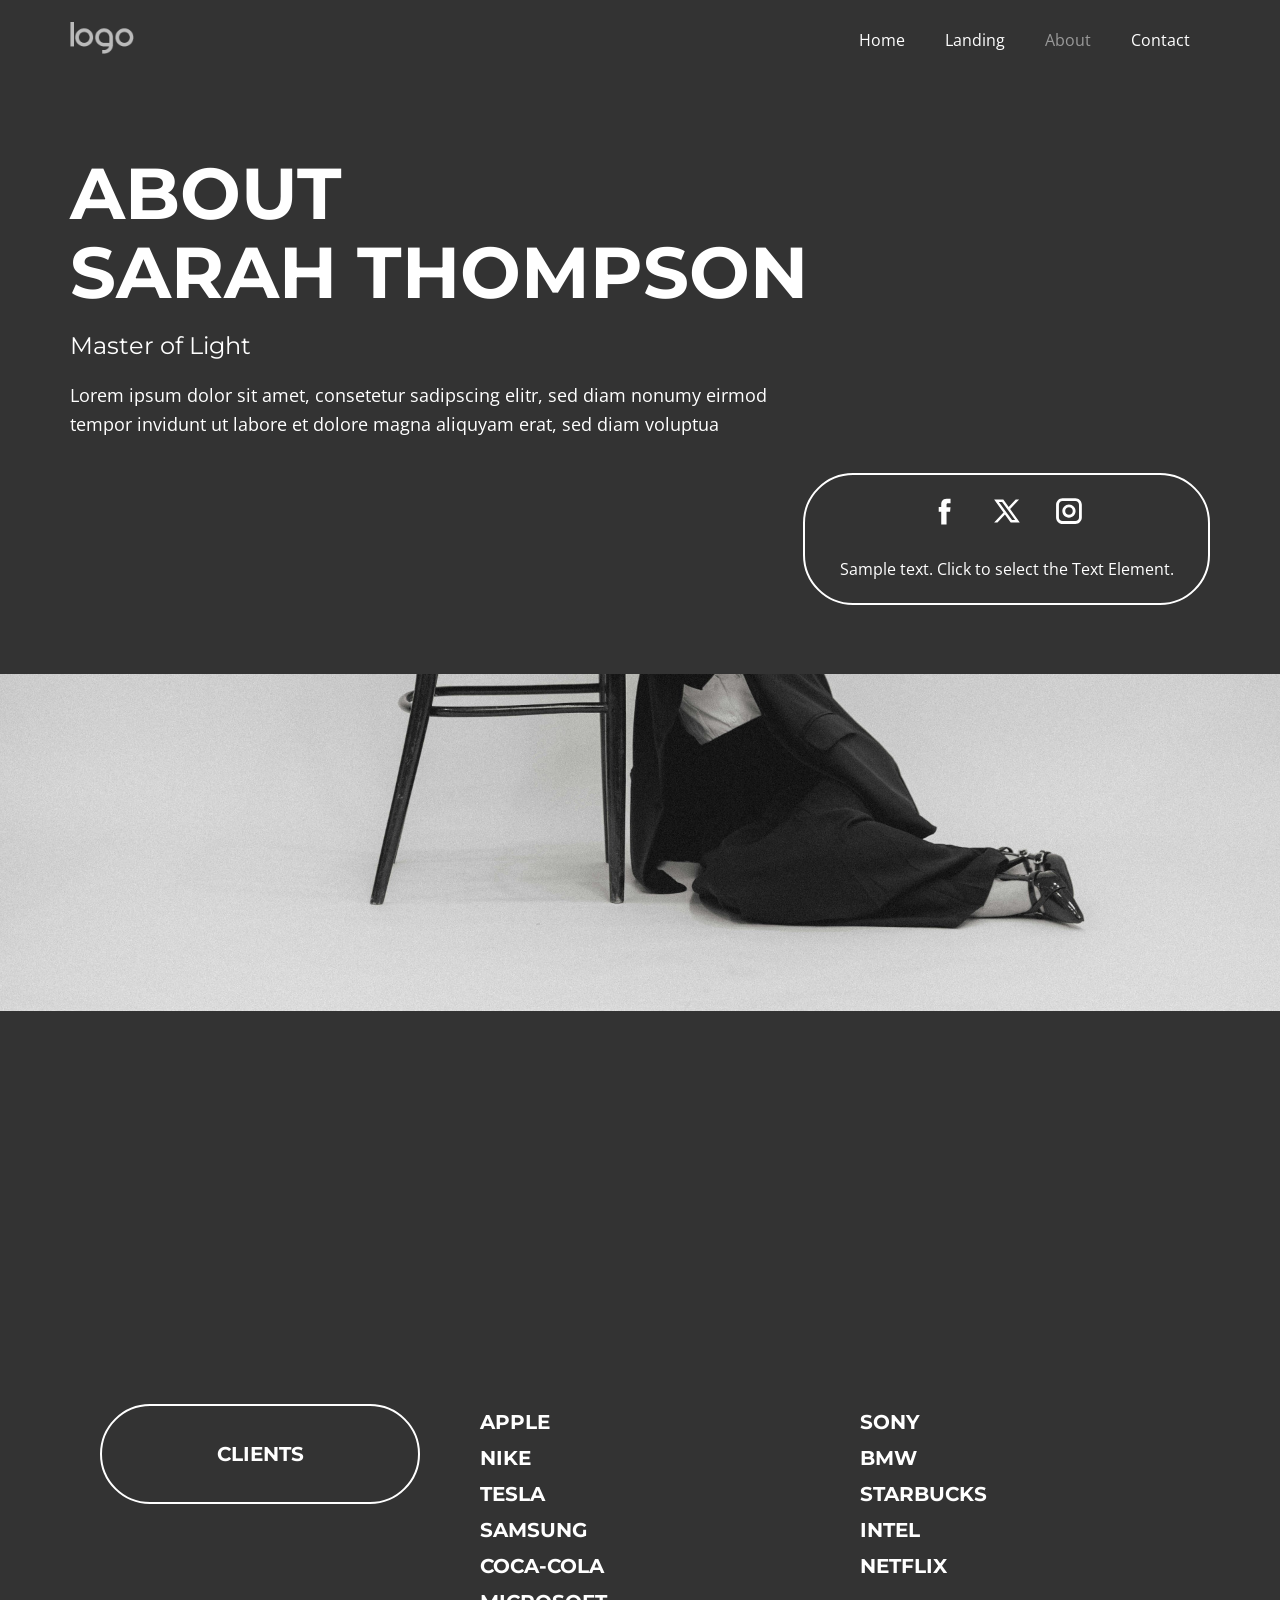
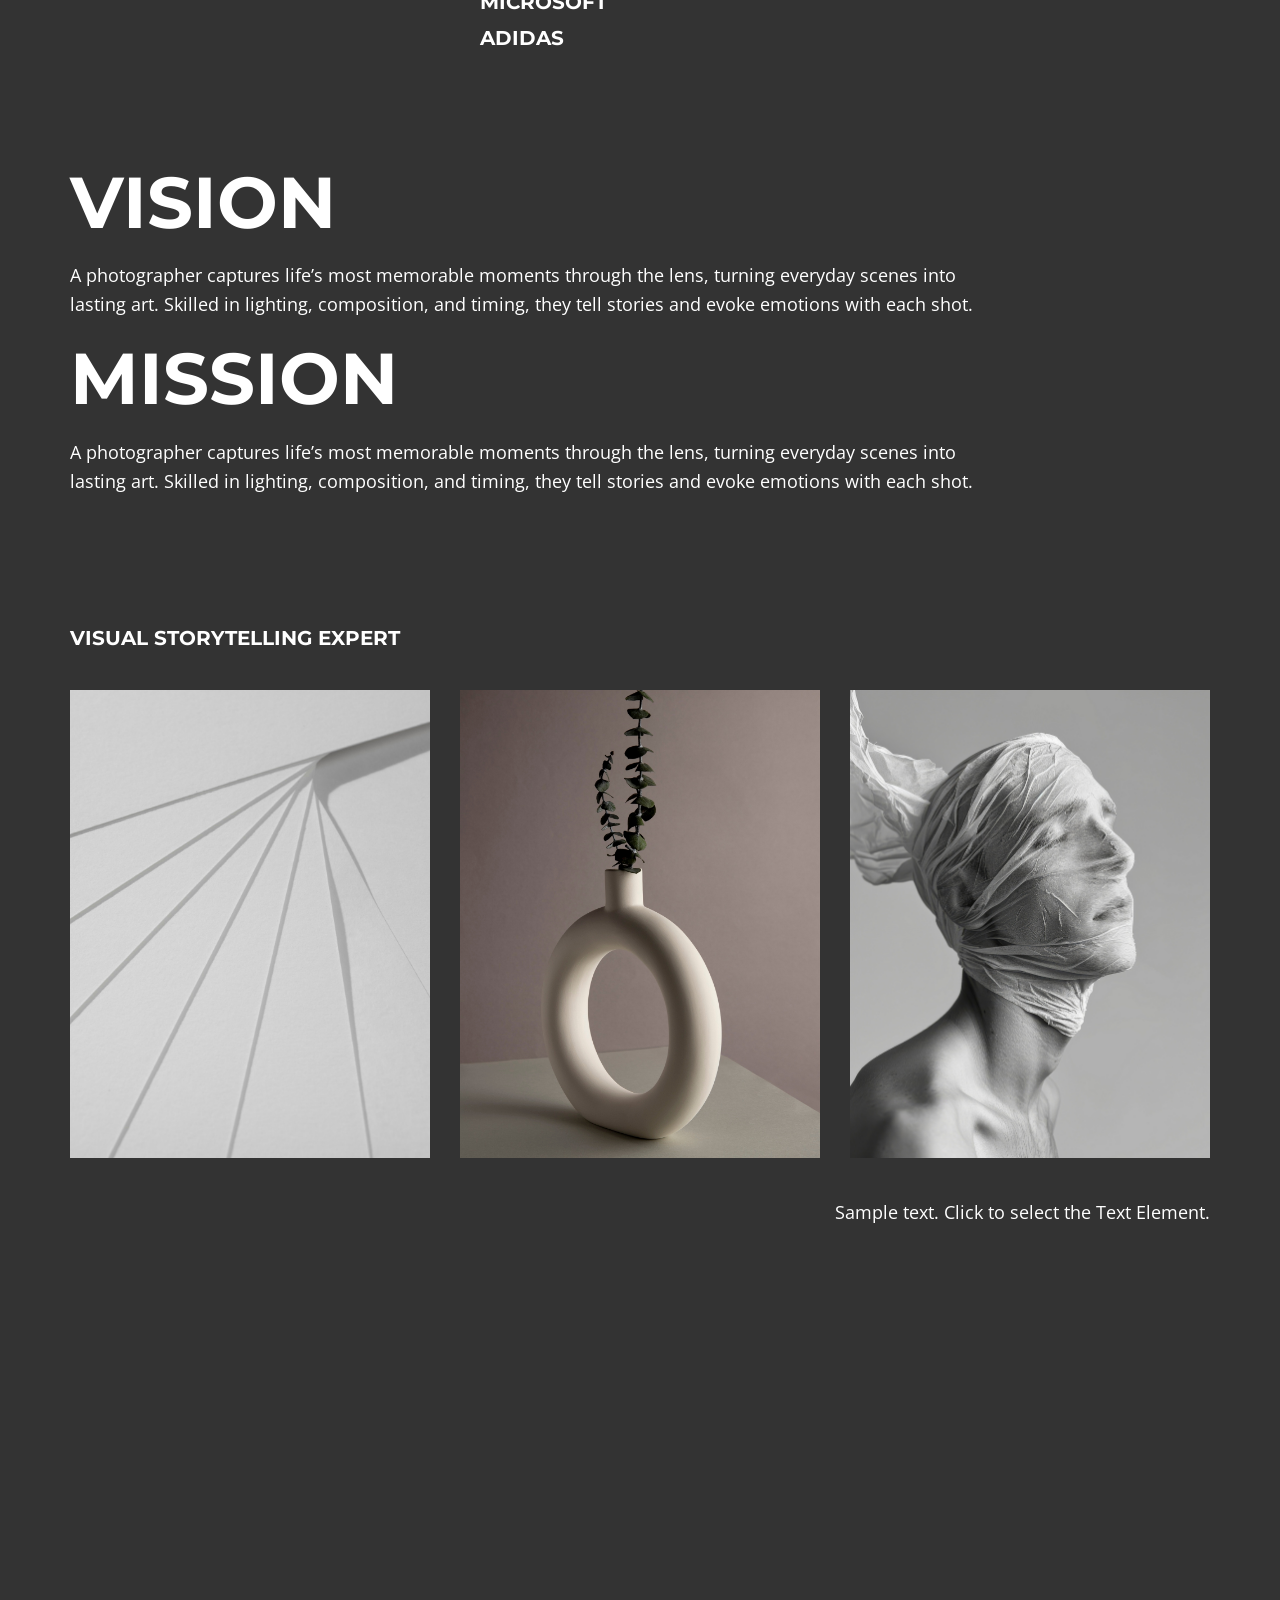
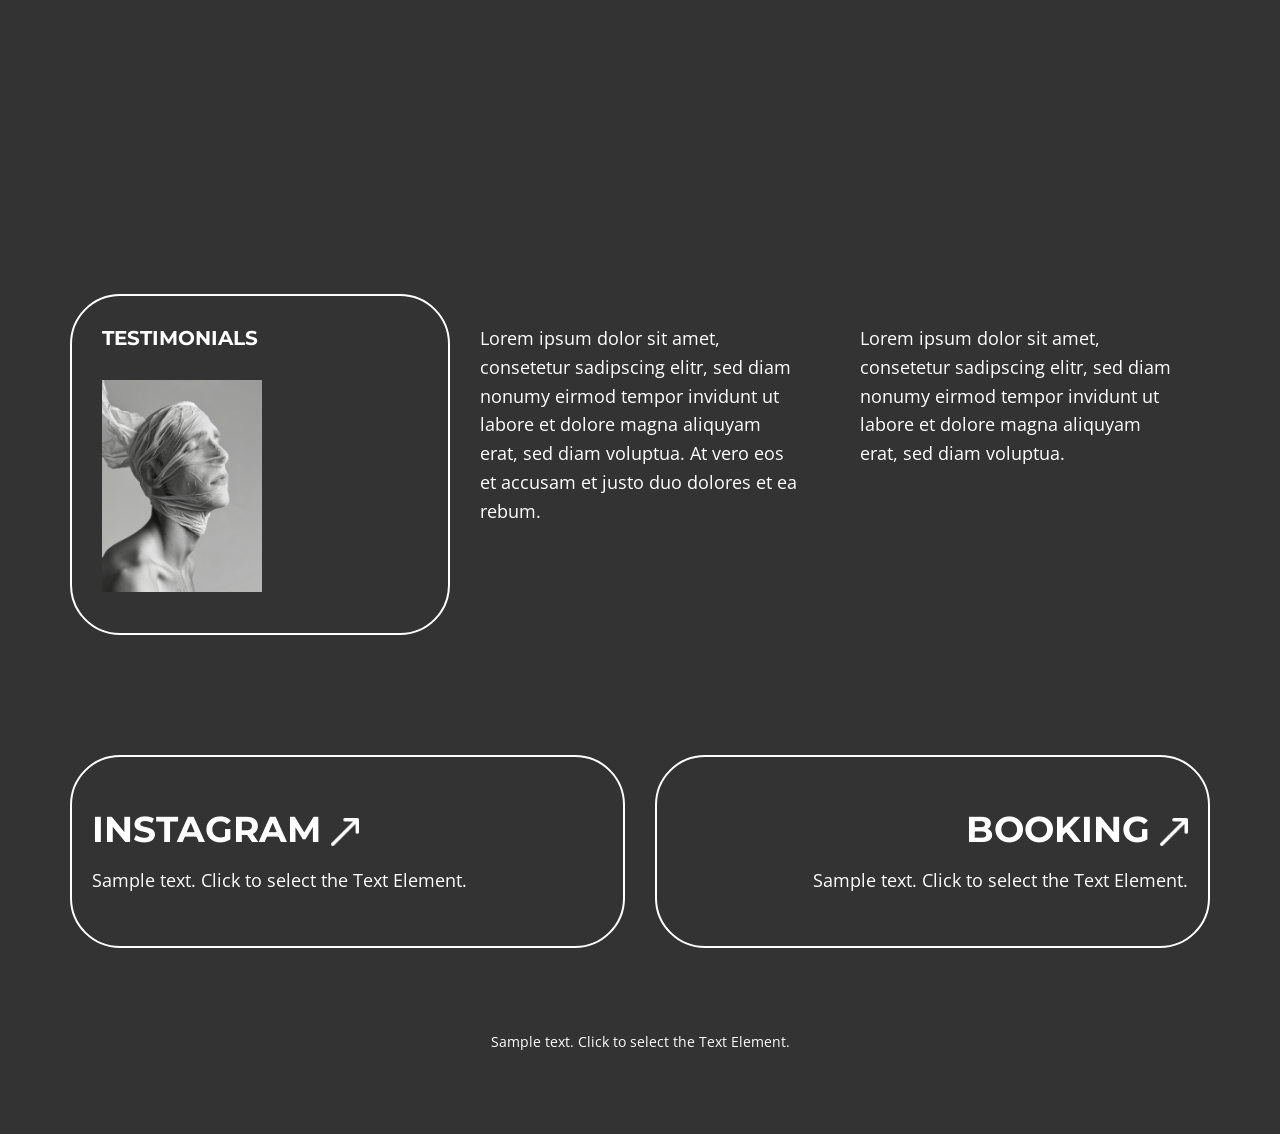
==== commit c890c27e: "added docker file" ====
--- a/About.html
+++ b/About.html
@@ -2,7 +2,7 @@
 <html style="font-size: 16px;" lang="en"><head>
     <meta name="viewport" content="width=device-width, initial-scale=1.0">
     <meta charset="utf-8">
-    <meta name="keywords" content="About HR Agency, ​Building a Better Workforce, Top Benefits, ​Shaping the Future of Work, ​Why Clients Choose Us?, ​Ready for a new career? Explore jobs now!, ​Subscribe for latest news &amp;amp; updates, Our Amazing Team">
+    <meta name="keywords" content="​about Sarah Thompson, vision​, mission">
     <meta name="description" content="">
     <title>About</title>
     <link rel="stylesheet" href="nicepage.css" media="screen">
@@ -20,760 +20,206 @@
     
     
     
-    
-    
-    <link id="u-page-google-font" rel="stylesheet" href="https://fonts.googleapis.com/css2?display=swap&amp;family=Open+Sans:ital,wght@0,300;0,400;0,500;0,600;0,700;0,800;1,300;1,400;1,500;1,600;1,700;1,800&amp;family=Bricolage+Grotesque:wght@200;300;400;500;600;700;800">
+    <link id="u-page-google-font" rel="stylesheet" href="https://fonts.googleapis.com/css2?display=swap&amp;family=Roboto:ital,wght@0,100;0,200;0,300;0,400;0,500;0,600;0,700;0,800;0,900;1,100;1,200;1,300;1,400;1,500;1,600;1,700;1,800;1,900&amp;family=Open+Sans:ital,wght@0,300;0,400;0,500;0,600;0,700;0,800;1,300;1,400;1,500;1,600;1,700;1,800&amp;family=Montserrat:ital,wght@0,100;0,200;0,300;0,400;0,500;0,600;0,700;0,800;0,900;1,100;1,200;1,300;1,400;1,500;1,600;1,700;1,800;1,900">
     <script type="application/ld+json">{
 		"@context": "http://schema.org",
 		"@type": "Organization",
 		"name": "",
-		"logo": "images/hr-logo.png",
-		"sameAs": [
-				"https://facebook.com/name",
-				"https://twitter.com/name",
-				"https://instagram.com/name",
-				"https://facebook.com/name",
-				"https://twitter.com/name",
-				"https://instagram.com/name"
-		]
+		"logo": "images/default-logo.png"
 }</script>
-    <meta name="theme-color" content="#defd7f">
-    <meta name="twitter:site" content="@">
-    <meta name="twitter:card" content="summary_large_image">
-    <meta name="twitter:title" content="About">
-    <meta name="twitter:description" content="">
+    <meta name="theme-color" content="#478ac9">
     <meta property="og:title" content="About">
     <meta property="og:type" content="website">
-  <meta name="referrer" content="origin"><meta data-intl-tel-input-cdn-path="intlTelInput/"></head>
-  <body data-path-to-root="./" data-include-products="false" class="u-body u-xl-mode" data-lang="en"><header class="u-border-no-bottom u-border-no-left u-border-no-right u-border-no-top u-clearfix u-header u-section-row-container" id="header" style="background-image: none"><div class="u-section-rows">
-        <div class="u-clearfix u-palette-1-base u-section-row u-section-row-1">
-          <div class="u-clearfix u-sheet u-valign-middle-sm u-valign-middle-xs u-sheet-1">
-            <div class="data-layout-selected u-clearfix u-expanded-width u-gutter-0 u-layout-custom-sm u-layout-custom-xs u-layout-wrap u-layout-wrap-1">
-              <div class="u-gutter-0 u-layout">
-                <div class="u-layout-row">
-                  <div class="u-container-align-left u-container-style u-layout-cell u-shape-rectangle u-size-15-lg u-size-15-md u-size-15-xl u-size-30-sm u-size-30-xs u-layout-cell-1">
-                    <div class="u-container-layout u-valign-middle u-container-layout-1">
-                      <a href="mailto:hi@car.repair.com" class="u-active-none u-align-left u-border-active-palette-1-base u-border-hover-white u-btn u-button-link u-button-style u-hover-none u-none u-text-active-palette-2-dark-3 u-text-hover-palette-2-dark-3 u-text-palette-2-base u-btn-1" data-animation-name="" data-animation-duration="0" data-animation-delay="0" data-animation-direction=""><span class="u-file-icon u-icon u-text-palette-2-base u-icon-1"><img src="images/2099199-a014f34f.png" alt=""></span>&nbsp;hi@nutrition.com
-                      </a>
-                    </div>
-                  </div>
-                  <div class="u-container-align-left u-container-style u-layout-cell u-shape-rectangle u-size-17-lg u-size-17-md u-size-17-xl u-size-30-sm u-size-30-xs u-layout-cell-2">
-                    <div class="u-container-layout u-valign-middle u-container-layout-2">
-                      <a href="tel:+12345678910" class="u-active-none u-align-left u-border-active-palette-1-base u-border-hover-white u-btn u-button-link u-button-style u-hover-none u-none u-text-active-palette-2-dark-3 u-text-hover-palette-2-dark-3 u-text-palette-2-base u-btn-2" data-animation-name="" data-animation-duration="0" data-animation-delay="0" data-animation-direction=""><span class="u-file-icon u-icon u-text-palette-2-base"><img src="images/1257-2ae193ba.png" alt=""></span>&nbsp;​+1 (234) 567-8910
-                      </a>
-                    </div>
-                  </div>
-                  <div class="u-container-style u-hidden-sm u-hidden-xs u-layout-cell u-shape-rectangle u-size-16-md u-size-18-lg u-size-18-xl u-size-30-sm u-size-30-xs u-layout-cell-3">
-                    <div class="u-container-layout u-container-layout-3"></div>
-                  </div>
-                  <div class="u-container-align-left-sm u-container-align-left-xs u-container-align-right-lg u-container-align-right-md u-container-align-right-xl u-container-style u-layout-cell u-size-10-lg u-size-10-xl u-size-12-md u-size-30-sm u-size-30-xs u-layout-cell-4">
-                    <div class="u-container-layout u-valign-middle u-container-layout-4">
-                      <div class="u-social-icons u-social-icons-1">
-                        <a class="u-social-url" title="facebook" target="_blank" href="https://facebook.com/name"><span class="u-icon u-social-facebook u-social-icon u-text-palette-2-base u-icon-3"><svg class="u-svg-link" preserveAspectRatio="xMidYMin slice" viewBox="0 0 112 112" style=""><use xlink:href="#svg-e935"></use></svg><svg class="u-svg-content" viewBox="0 0 112 112" x="0" y="0" id="svg-e935"><path fill="currentColor" d="M75.5,28.8H65.4c-1.5,0-4,0.9-4,4.3v9.4h13.9l-1.5,15.8H61.4v45.1H42.8V58.3h-8.8V42.4h8.8V32.2
+  <meta data-intl-tel-input-cdn-path="intlTelInput/"></head>
+  <body data-path-to-root="./" data-include-products="false" class="u-body u-xl-mode" data-lang="en"><header class="u-clearfix u-header" id="sec-2f8a"><div class="u-clearfix u-sheet u-valign-middle u-sheet-1">
+        <a href="#" class="u-image u-logo u-image-1">
+          <img src="images/default-logo.png" class="u-logo-image u-logo-image-1">
+        </a>
+        <nav class="u-menu u-menu-one-level u-offcanvas u-menu-1" role="navigation" aria-label="Menu navigation">
+          <div class="menu-collapse" style="font-size: 1rem; letter-spacing: 0px;">
+            <a class="u-button-style u-custom-left-right-menu-spacing u-custom-padding-bottom u-custom-text-active-color u-custom-text-hover-color u-custom-top-bottom-menu-spacing u-hamburger-link u-nav-link u-text-active-palette-1-base u-text-hover-palette-2-base" href="#" tabindex="-1" aria-label="Open menu" aria-controls="a94c">
+              <svg class="u-svg-link" viewBox="0 0 24 24"><use xlink:href="#menu-hamburger"></use></svg>
+              <svg class="u-svg-content" version="1.1" id="menu-hamburger" viewBox="0 0 16 16" x="0px" y="0px" xmlns:xlink="http://www.w3.org/1999/xlink" xmlns="http://www.w3.org/2000/svg"><g><rect y="1" width="16" height="2"></rect><rect y="7" width="16" height="2"></rect><rect y="13" width="16" height="2"></rect>
+</g></svg>
+            </a>
+          </div>
+          <div class="u-custom-menu u-nav-container">
+            <ul class="u-nav u-unstyled u-nav-1" role="menubar"><li class="u-nav-item" role="none"><a class="u-button-style u-nav-link u-text-active-grey-40 u-text-hover-grey-50 u-nav-link-2" href="./" role="menuitem">Home</a>
+</li><li class="u-nav-item" role="none"><a class="u-button-style u-nav-link u-text-active-grey-40 u-text-hover-grey-50 u-nav-link-2" href="Landing.html" role="menuitem">Landing</a>
+</li><li class="u-nav-item" role="none"><a class="u-button-style u-nav-link u-text-active-grey-40 u-text-hover-grey-50 u-nav-link-2" href="About.html" role="menuitem">About</a>
+</li><li class="u-nav-item" role="none"><a class="u-button-style u-nav-link u-text-active-grey-40 u-text-hover-grey-50 u-nav-link-2" href="Contact.html" role="menuitem">Contact</a>
+</li></ul>
+          </div>
+          <div class="u-custom-menu u-nav-container-collapse" id="a94c" role="region" aria-label="Menu panel">
+            <div class="u-black u-container-style u-inner-container-layout u-opacity u-opacity-95 u-sidenav">
+              <div class="u-inner-container-layout u-sidenav-overflow">
+                <div class="u-menu-close" tabindex="-1" aria-label="Close menu"></div>
+                <ul class="u-align-center u-nav u-popupmenu-items u-unstyled u-nav-2"><li class="u-nav-item"><a class="u-button-style u-nav-link" href="./">Home</a>
+</li><li class="u-nav-item"><a class="u-button-style u-nav-link" href="Landing.html">Landing</a>
+</li><li class="u-nav-item"><a class="u-button-style u-nav-link" href="About.html">About</a>
+</li><li class="u-nav-item"><a class="u-button-style u-nav-link" href="Contact.html">Contact</a>
+</li></ul>
+              </div>
+            </div>
+            <div class="u-black u-menu-overlay u-opacity u-opacity-70"></div>
+          </div>
+        </nav>
+      </div></header>
+    <section class="u-clearfix u-section-1" id="block-1">
+      <div class="u-clearfix u-sheet u-sheet-1">
+        <h2 class="u-text u-text-1" data-animation-name="customAnimationIn" data-animation-duration="2000" data-animation-delay="0"> about <br>Sarah Thompson
+        </h2>
+        <h4 class="u-text u-text-default u-text-2"> Master of Light</h4>
+        <p class="u-text u-text-3"> Lorem ipsum dolor sit amet, consetetur sadipscing elitr, sed diam nonumy eirmod tempor invidunt ut labore et dolore magna aliquyam erat, sed diam voluptua</p>
+        <div class="u-align-center u-border-2 u-border-white u-container-align-center u-container-style u-group u-radius u-shape-round u-group-1" data-animation-name="customAnimationIn" data-animation-duration="2000" data-animation-delay="0">
+          <div class="u-container-layout u-container-layout-1">
+            <div class="u-social-icons u-spacing-30 u-social-icons-1">
+              <a class="u-social-url" title="facebook" target="_blank" href="https://facebook.com/name"><span class="u-icon u-social-facebook u-social-icon u-text-white u-icon-1"><svg class="u-svg-link" preserveAspectRatio="xMidYMin slice" viewBox="0 0 112 112" style=""><use xlink:href="#svg-cc61"></use></svg><svg class="u-svg-content" viewBox="0 0 112 112" x="0" y="0" id="svg-cc61"><path fill="currentColor" d="M75.5,28.8H65.4c-1.5,0-4,0.9-4,4.3v9.4h13.9l-1.5,15.8H61.4v45.1H42.8V58.3h-8.8V42.4h8.8V32.2
 c0-7.4,3.4-18.8,18.8-18.8h13.8v15.4H75.5z"></path></svg></span>
-                        </a>
-                        <a class="u-social-url" title="twitter" target="_blank" href="https://twitter.com/name"><span class="u-icon u-social-icon u-social-twitter u-text-palette-2-base u-icon-4"><svg class="u-svg-link" preserveAspectRatio="xMidYMin slice" viewBox="0 0 112.2 112.2" style=""><use xlink:href="#svg-b4b3"></use></svg><svg class="u-svg-content" viewBox="0 0 112.2 112.2" x="0px" y="0px" id="svg-b4b3"><path d="M67.1,49.1L98.6,16h-12L62,42L43.2,16H11l32.8,45.2L11,96h11.6l26.3-27.7L69.1,96H101L67.1,49.1z M55,61.9l-5.1-7L27.5,24.4
+              </a>
+              <a class="u-social-url" title="twitter" target="_blank" href="https://twitter.com/name"><span class="u-icon u-social-icon u-social-twitter u-text-white u-icon-2"><svg class="u-svg-link" preserveAspectRatio="xMidYMin slice" viewBox="0 0 112.2 112.2" style=""><use xlink:href="#svg-1e21"></use></svg><svg class="u-svg-content" viewBox="0 0 112.2 112.2" x="0px" y="0px" id="svg-1e21"><path d="M67.1,49.1L98.6,16h-12L62,42L43.2,16H11l32.8,45.2L11,96h11.6l26.3-27.7L69.1,96H101L67.1,49.1z M55,61.9l-5.1-7L27.5,24.4
 	h11.4l17.3,23.8l5.1,7.1l23.4,32.2H73.8L55,61.9z"></path></svg></span>
-                        </a>
-                        <a class="u-social-url" title="instagram" target="_blank" href="https://instagram.com/name"><span class="u-icon u-social-icon u-social-instagram u-text-palette-2-base u-icon-5"><svg class="u-svg-link" preserveAspectRatio="xMidYMin slice" viewBox="0 0 112 112" style=""><use xlink:href="#svg-f50c"></use></svg><svg class="u-svg-content" viewBox="0 0 112 112" x="0" y="0" id="svg-f50c"><path fill="currentColor" d="M55.9,32.9c-12.8,0-23.2,10.4-23.2,23.2s10.4,23.2,23.2,23.2s23.2-10.4,23.2-23.2S68.7,32.9,55.9,32.9z
+              </a>
+              <a class="u-social-url" title="instagram" target="_blank" href="https://instagram.com/name"><span class="u-icon u-social-icon u-social-instagram u-text-white u-icon-3"><svg class="u-svg-link" preserveAspectRatio="xMidYMin slice" viewBox="0 0 112 112" style=""><use xlink:href="#svg-7e9d"></use></svg><svg class="u-svg-content" viewBox="0 0 112 112" x="0" y="0" id="svg-7e9d"><path fill="currentColor" d="M55.9,32.9c-12.8,0-23.2,10.4-23.2,23.2s10.4,23.2,23.2,23.2s23.2-10.4,23.2-23.2S68.7,32.9,55.9,32.9z
 	 M55.9,69.4c-7.4,0-13.3-6-13.3-13.3c-0.1-7.4,6-13.3,13.3-13.3s13.3,6,13.3,13.3C69.3,63.5,63.3,69.4,55.9,69.4z"></path><path fill="currentColor" d="M78.2,11H33.5C21,11,10.8,21.3,10.8,33.7v44.7c0,12.6,10.2,22.8,22.7,22.8h44.7c12.6,0,22.7-10.2,22.7-22.7
 	V33.7C100.8,21.1,90.6,11,78.2,11z M91,78.4c0,7.1-5.8,12.8-12.8,12.8H33.5c-7.1,0-12.8-5.8-12.8-12.8V33.7
 	c0-7.1,5.8-12.8,12.8-12.8h44.7c7.1,0,12.8,5.8,12.8,12.8V78.4z"></path></svg></span>
-                        </a>
-                      </div>
+              </a>
+            </div>
+            <p class="u-align-center u-text u-text-4">Sample text. Click to select the Text Element.</p>
+          </div>
+        </div>
+      </div>
+    </section>
+    <section class="skrollable u-clearfix u-image u-parallax u-section-2" data-image-width="4307" data-image-height="3490" id="block-2">
+      <div class="u-clearfix u-sheet u-sheet-1"></div>
+    </section>
+    <section class="u-clearfix u-section-3" id="block-3">
+      <div class="u-clearfix u-sheet u-sheet-1">
+        <div class="data-layout-selected u-clearfix u-expanded-width u-layout-wrap u-layout-wrap-1">
+          <div class="u-layout">
+            <div class="u-layout-row">
+              <div class="u-container-align-center u-container-style u-layout-cell u-size-20 u-layout-cell-1">
+                <div class="u-container-layout u-container-layout-1">
+                  <div class="u-border-2 u-border-white u-container-align-center u-container-style u-expanded-width u-group u-radius u-shape-round u-group-1">
+                    <div class="u-container-layout u-valign-middle u-container-layout-2">
+                      <h5 class="u-align-center u-text u-text-default u-text-1">clients </h5>
                     </div>
                   </div>
                 </div>
               </div>
-            </div>
-          </div>
-          
-          
-          
-          
-          
-        </div>
-        <div class="u-clearfix u-section-row" data-animation-name="" data-animation-duration="0" data-animation-delay="0" data-animation-direction="">
-          <div class="u-clearfix u-sheet u-valign-middle-lg u-valign-middle-md u-valign-middle-sm u-valign-middle-xs u-sheet-2">
-            <a href="#" class="u-enable-responsive u-image u-logo u-image-1" data-image-width="1138" data-image-height="149">
-              <img src="images/hr-logo.png" class="u-logo-image u-logo-image-1">
-            </a>
-            <nav class="u-dropdown-icon u-menu u-menu-dropdown u-offcanvas u-menu-1" data-responsive-from="MD" role="navigation">
-              <div class="menu-collapse" style="font-size: 1rem; letter-spacing: 0px; font-weight: 600;">
-                <a class="u-button-style u-custom-active-border-color u-custom-border u-custom-border-color u-custom-borders u-custom-hover-border-color u-custom-left-right-menu-spacing u-custom-padding-bottom u-custom-text-active-color u-custom-text-color u-custom-text-hover-color u-custom-top-bottom-menu-spacing u-hamburger-link u-nav-link u-text-active-palette-1-dark-3 u-text-hover-palette-1-dark-3 u-text-palette-2-base" href="#" tabindex="-1" aria-label="Open menu" aria-controls="f711">
-                  <svg class="u-svg-link" viewBox="0 0 24 24"><use xlink:href="#menu-hamburger"></use></svg>
-                  <svg class="u-svg-content" version="1.1" id="menu-hamburger" viewBox="0 0 16 16" x="0px" y="0px" xmlns:xlink="http://www.w3.org/1999/xlink" xmlns="http://www.w3.org/2000/svg"><g><rect y="1" width="16" height="2"></rect><rect y="7" width="16" height="2"></rect><rect y="13" width="16" height="2"></rect>
-</g></svg>
-                </a>
-              </div>
-              <div class="u-custom-menu u-nav-container">
-                <ul class="u-nav u-spacing-30 u-unstyled u-nav-1" role="menubar"><li role="none" class="u-nav-item"><a role="menuitem" class="u-border-2 u-border-active-palette-2-base u-border-hover-palette-2-base u-border-no-left u-border-no-right u-border-no-top u-button-style u-nav-link u-text-active-palette-2-base u-text-grey-90 u-text-hover-grey-90 u-nav-link-2" href="./">Home</a>
-</li><li role="none" class="u-nav-item"><a tabindex="-1" role="menuitem" class="u-border-2 u-border-active-palette-2-base u-border-hover-palette-2-base u-border-no-left u-border-no-right u-border-no-top u-button-style u-nav-link u-text-active-palette-2-base u-text-grey-90 u-text-hover-grey-90 u-nav-link-2" aria-haspopup="true" aria-current="page">Pages</a><div class="u-nav-popup"><ul role="menu" class="u-h-spacing-22 u-nav u-unstyled u-v-spacing-12" aria-label="Pages menu"><li role="none" class="u-nav-item"><a role="menuitem" class="u-active-palette-1-light-3 u-button-style u-hover-palette-1-light-3 u-nav-link u-text-active-palette-2-base u-text-black u-text-hover-palette-2-base u-white" href="About.html">About Us</a>
-</li><li role="none" class="u-nav-item"><a role="menuitem" class="u-active-palette-1-light-3 u-button-style u-hover-palette-1-light-3 u-nav-link u-text-active-palette-2-base u-text-black u-text-hover-palette-2-base u-white" href="Services.html">Our Services</a>
-</li><li role="none" class="u-nav-item"><a role="menuitem" class="u-active-palette-1-light-3 u-button-style u-hover-palette-1-light-3 u-nav-link u-text-active-palette-2-base u-text-black u-text-hover-palette-2-base u-white" href="FAQ-Page.html">FAQ</a>
-</li><li role="none" class="u-nav-item"><a role="menuitem" class="u-active-palette-1-light-3 u-button-style u-hover-palette-1-light-3 u-nav-link u-text-active-palette-2-base u-text-black u-text-hover-palette-2-base u-white" href="Blog.html">Blog Page</a>
-</li><li role="none" class="u-nav-item"><a role="menuitem" class="u-active-palette-1-light-3 u-button-style u-hover-palette-1-light-3 u-nav-link u-text-active-palette-2-base u-text-black u-text-hover-palette-2-base u-white" href="Team.html">Our Team</a>
-</li></ul>
-</div>
-</li><li role="none" class="u-nav-item"><a role="menuitem" class="u-border-2 u-border-active-palette-2-base u-border-hover-palette-2-base u-border-no-left u-border-no-right u-border-no-top u-button-style u-nav-link u-text-active-palette-2-base u-text-grey-90 u-text-hover-grey-90 u-nav-link-2" href="Contact.html">Contact Us</a>
-</li></ul>
-              </div>
-              <div class="u-custom-menu u-nav-container-collapse" id="f711" role="region" aria-label="Menu panel">
-                <div class="u-black u-container-style u-inner-container-layout u-opacity u-opacity-95 u-sidenav">
-                  <div class="u-inner-container-layout u-sidenav-overflow">
-                    <div class="u-menu-close" tabindex="-1" aria-label="Close menu"></div>
-                    <ul class="u-align-center u-nav u-popupmenu-items u-unstyled u-nav-3" role="menubar"><li role="none" class="u-nav-item"><a role="menuitem" class="u-button-style u-nav-link" href="./">Home</a>
-</li><li role="none" class="u-nav-item"><a tabindex="-1" role="menuitem" class="u-button-style u-nav-link" aria-haspopup="true" aria-current="page">Pages</a><div class="u-nav-popup"><ul role="menu" class="u-h-spacing-22 u-nav u-unstyled u-v-spacing-12" aria-label="Pages menu"><li role="none" class="u-nav-item"><a role="menuitem" class="u-button-style u-nav-link" href="About.html">About Us</a>
-</li><li role="none" class="u-nav-item"><a role="menuitem" class="u-button-style u-nav-link" href="Services.html">Our Services</a>
-</li><li role="none" class="u-nav-item"><a role="menuitem" class="u-button-style u-nav-link" href="FAQ-Page.html">FAQ</a>
-</li><li role="none" class="u-nav-item"><a role="menuitem" class="u-button-style u-nav-link" href="Blog.html">Blog Page</a>
-</li><li role="none" class="u-nav-item"><a role="menuitem" class="u-button-style u-nav-link" href="Team.html">Our Team</a>
-</li></ul>
-</div>
-</li><li role="none" class="u-nav-item"><a role="menuitem" class="u-button-style u-nav-link" href="Contact.html">Contact Us</a>
-</li></ul>
-                  </div>
-                </div>
-                <div class="u-black u-menu-overlay u-opacity u-opacity-70"></div>
-              </div>
-              <style class="menu-style">@media (max-width: 939px) {
-                    [data-responsive-from="MD"] .u-nav-container {
-                        display: none;
-                    }
-                    [data-responsive-from="MD"] .menu-collapse {
-                        display: block;
-                    }
-                }</style>
-            </nav>
-            <a href="" class="u-align-left-xs u-btn u-btn-round u-button-style u-hover-palette-1-light-1 u-palette-1-base u-radius u-btn-3" data-animation-name="" data-animation-duration="0" data-animation-delay="0" data-animation-direction="">Get Started </a>
-          </div>
-          
-          
-          
-          
-          
-        </div>
-      </div></header>
-    <section class="u-clearfix u-container-align-center-sm u-container-align-center-xs u-valign-bottom-sm u-valign-middle-md u-section-1" id="block-1">
-      <div class="data-layout-selected u-clearfix u-expanded-width u-layout-wrap u-layout-wrap-1">
-        <div class="u-gutter-0 u-layout">
-          <div class="u-layout-row">
-            <div class="u-container-style u-hidden-sm u-hidden-xs u-layout-cell u-palette-1-base u-radius u-shape-round u-size-20 u-layout-cell-1">
-              <div class="u-container-layout u-container-layout-1"></div>
-            </div>
-            <div class="u-container-align-center-sm u-container-align-center-xs u-container-style u-layout-cell u-palette-1-base u-radius u-shape-round u-size-7 u-layout-cell-2">
-              <div class="u-container-layout u-valign-bottom-xl u-valign-bottom-xs u-container-layout-2">
-                <img class="custom-expanded u-image u-image-1" src="images/pretty-young-man-2-min.png" data-image-width="900" data-image-height="1217">
-              </div>
-            </div>
-            <div class="u-container-align-center-sm u-container-align-center-xs u-container-align-left-lg u-container-align-left-md u-container-align-left-xl u-container-style u-layout-cell u-palette-2-base u-shading u-shape-rectangle u-size-33 u-layout-cell-3">
-              <div class="u-container-layout u-valign-middle-lg u-valign-middle-md u-valign-middle-xl u-valign-top-sm u-container-layout-3">
-                <h1 class="u-align-center-sm u-align-center-xs u-align-left-lg u-align-left-md u-align-left-xl u-text u-text-palette-1-light-1 u-text-1" data-animation-name="customAnimationIn" data-animation-duration="1000" data-animation-delay="200">About HR Agency</h1>
-                <h5 class="u-align-center-sm u-align-center-xs u-align-left-lg u-align-left-md u-align-left-xl u-text u-text-2" data-animation-name="customAnimationIn" data-animation-duration="1000" data-animation-delay="200"> Connecting People. Empowering Careers.</h5>
-                <a href="" class="u-active-white u-align-center-sm u-align-center-xs u-align-left-lg u-align-left-md u-align-left-xl u-border-none u-btn u-btn-round u-button-style u-hover-white u-palette-1-base u-radius u-btn-1" data-animation-name="customAnimationIn" data-animation-duration="1000" data-animation-delay="200"> Get Started Today&nbsp;&nbsp;<span class="u-file-icon u-icon u-text-palette-2-base u-icon-1"><img src="images/18.png" alt=""></span>
-                </a>
-                <img class="u-hidden-xs u-image u-image-contain u-image-default u-preserve-proportions u-image-2" src="images/hero-btn-arrow.svg" alt="" data-image-width="122" data-image-height="126" data-animation-name="customAnimationIn" data-animation-duration="1000" data-animation-delay="500">
-              </div>
-            </div>
-          </div>
-        </div>
-      </div>
-    </section>
-    <section class="u-align-center u-clearfix u-container-align-center u-valign-bottom-lg u-valign-bottom-md u-valign-bottom-sm u-valign-bottom-xs u-section-2" id="block-2">
-      <h3 class="u-align-center u-text u-text-default u-text-1"> Trusted by hundreds of companies</h3>
-      <div class="u-expanded-width u-layout-grid u-list u-list-1">
-        <div class="u-repeater u-repeater-1">
-          <div class="u-container-style u-list-item u-repeater-item">
-            <div class="u-container-layout u-similar-container u-container-layout-1">
-              <img src="images/5-5.png" alt="" class="u-image u-image-contain u-image-default u-image-1">
-            </div>
-          </div>
-          <div class="u-container-style u-list-item u-repeater-item">
-            <div class="u-container-layout u-similar-container u-container-layout-2">
-              <img src="images/3.png" alt="" class="u-image u-image-contain u-image-default u-image-2" data-image-width="81" data-image-height="84">
-            </div>
-          </div>
-          <div class="u-container-style u-list-item u-repeater-item">
-            <div class="u-container-layout u-similar-container u-container-layout-3">
-              <img src="images/4.png" alt="" class="u-image u-image-contain u-image-default u-image-3" data-image-width="128" data-image-height="80">
-            </div>
-          </div>
-          <div class="u-container-style u-list-item u-repeater-item">
-            <div class="u-container-layout u-similar-container u-container-layout-4">
-              <img src="images/5.png" alt="" class="u-image u-image-contain u-image-default u-image-4" data-image-width="127" data-image-height="57">
-            </div>
-          </div>
-          <div class="u-container-style u-list-item u-repeater-item">
-            <div class="u-container-layout u-similar-container u-container-layout-5">
-              <img src="images/6.png" alt="" class="u-image u-image-contain u-image-default u-image-5" data-image-width="130" data-image-height="67">
-            </div>
-          </div>
-          <div class="u-container-style u-list-item u-repeater-item">
-            <div class="u-container-layout u-similar-container u-container-layout-6">
-              <img src="images/logo-culinaire.png" alt="" class="u-image u-image-contain u-image-default u-image-6" data-image-width="361" data-image-height="133">
-            </div>
-          </div>
-        </div>
-      </div>
-    </section>
-    <section class="u-clearfix u-container-align-center u-white u-section-3" id="block-3">
+              <div class="u-container-style u-layout-cell u-size-20 u-layout-cell-2">
+                <div class="u-container-layout u-container-layout-3">
+                  <h5 class="u-text u-text-2"> Apple<br>Nike<br>Tesla<br>Samsung<br>Coca-Cola<br>Microsoft<br>Adidas
+                  </h5>
+                </div>
+              </div>
+              <div class="u-container-style u-layout-cell u-size-20 u-layout-cell-3">
+                <div class="u-container-layout u-container-layout-4">
+                  <h5 class="u-text u-text-3"> Sony<br>BMW<br>Starbucks<br>Intel<br>Netflix
+                  </h5>
+                </div>
+              </div>
+            </div>
+          </div>
+        </div>
+      </div>
+    </section>
+    <section class="u-clearfix u-container-align-left u-section-4" id="block-4">
       <div class="u-clearfix u-sheet u-valign-middle u-sheet-1">
-        <div class="data-layout-selected u-clearfix u-expanded-width u-gutter-20 u-layout-wrap u-layout-wrap-1">
-          <div class="u-gutter-0 u-layout">
-            <div class="u-layout-row">
-              <div class="u-align-left u-container-align-left u-container-style u-layout-cell u-shape-rectangle u-size-25-lg u-size-25-xl u-size-60-md u-size-60-sm u-size-60-xs u-layout-cell-1">
-                <div class="u-container-layout u-valign-middle u-container-layout-1">
-                  <h5 class="u-align-left u-text u-text-default u-text-1"> Our Vision</h5>
-                  <h2 class="u-align-left u-text u-text-2"> Building a Better Workforce</h2>
-                  <p class="u-align-left u-text u-text-3"> Duis aute irure dolor in reprehenderit in voluptate velit esse cillum dolore eu fugiat nulla pariatur. Excepteur sint occaecat cupidatat non proident, sunt in culpa qui officia deserunt mollit anim id. Image from <a href="https://www.freepik.com/" class="u-active-none u-border-none u-btn u-button-link u-button-style u-hover-none u-none u-text-palette-2-base u-btn-1">Freepik</a>
-                  </p>
-                  <a href="" class="u-active-white u-align-left u-border-2 u-border-active-palette-2-base u-border-hover-palette-2-base u-border-palette-1-base u-btn u-btn-round u-button-style u-hover-white u-palette-1-base u-radius u-btn-2">Learn more&nbsp;&nbsp;<span class="u-file-icon u-icon u-text-palette-2-base u-icon-1"><img src="images/18.png" alt=""></span>
-                  </a>
-                </div>
-              </div>
-              <div class="u-align-left u-container-align-left u-container-align-left-xl u-container-style u-layout-cell u-shape-rectangle u-size-35-lg u-size-35-xl u-size-60-md u-size-60-sm u-size-60-xs u-layout-cell-2">
-                <div class="u-container-layout u-valign-middle u-container-layout-2" src="">
-                  <img class="u-expanded-width-lg u-expanded-width-xs u-image u-image-contain u-image-default u-image-1" src="images/shape-1-min.png" alt="" data-image-width="1000" data-image-height="750">
-                  <img class="custom-expanded u-image u-image-round u-radius u-image-2" src="images/empowered-business-woman-office_23-2149279608.jpg" data-image-width="1800" data-image-height="1197">
-                  <div class="custom-expanded u-container-style u-group u-palette-1-base u-radius u-shape-round u-group-1">
-                    <div class="u-container-layout u-valign-middle u-container-layout-3">
-                      <h3 class="u-align-left u-text u-text-default u-text-palette-2-base u-text-4" data-animation-name="counter" data-animation-event="scroll" data-animation-duration="3000">25</h3>
-                      <h5 class="u-align-left u-text u-text-5">Years of Experience</h5>
-                    </div>
-                  </div>
-                </div>
-              </div>
-            </div>
-          </div>
-        </div>
-      </div>
-    </section>
-    <section class="u-align-center u-clearfix u-container-align-center u-palette-2-base u-section-4" id="block-4">
-      <div class="u-align-left u-clearfix u-sheet u-valign-middle u-sheet-1">
-        <h2 class="u-align-center u-text u-text-default u-text-1" data-animation-name="customAnimationIn" data-animation-duration="1500" data-animation-delay="0">Top Benefits</h2>
-        <div class="u-expanded-width u-list u-list-1">
-          <div class="u-repeater u-repeater-1">
-            <div class="u-container-align-center u-container-style u-list-item u-repeater-item u-list-item-1" data-animation-name="customAnimationIn" data-animation-duration="1500">
-              <div class="u-container-layout u-similar-container u-valign-top u-container-layout-1"><span class="u-align-center u-file-icon u-icon u-icon-circle u-palette-1-light-1 u-text-palette-2-base u-icon-1"><img src="images/15171072-3ea79a74.png" alt=""></span>
-                <h4 class="u-align-center u-text u-text-default u-text-2"> Cost Savings</h4>
-                <p class="u-align-center u-text u-text-default u-text-3"> Lorem ipsum dolor sit amet, consectetur adipiscing elit.</p>
-                <a href="#" class="u-active-none u-align-center u-border-2 u-border-active-palette-1-light-2 u-border-hover-palette-1-light-2 u-border-no-left u-border-no-right u-border-no-top u-border-white u-btn u-button-style u-hover-none u-none u-text-active-palette-1-light-1 u-text-body-alt-color u-text-hover-palette-1-light-1 u-btn-1">learn more</a>
-              </div>
-            </div>
-            <div class="u-container-align-center u-container-style u-list-item u-repeater-item u-list-item-2" data-animation-name="customAnimationIn" data-animation-duration="1000">
-              <div class="u-container-layout u-similar-container u-valign-top u-container-layout-2"><span class="u-align-center u-file-icon u-icon u-icon-circle u-palette-1-light-1 u-text-palette-2-base u-icon-2"><img src="images/3137911-f8e62f95.png" alt=""></span>
-                <h4 class="u-align-center u-text u-text-default u-text-4"> Experience</h4>
-                <p class="u-align-center u-text u-text-default u-text-5"> Lorem ipsum dolor sit amet, consectetur adipiscing elit.</p>
-                <a href="#" class="u-active-none u-align-center u-border-2 u-border-active-palette-1-light-2 u-border-hover-palette-1-light-2 u-border-no-left u-border-no-right u-border-no-top u-border-white u-btn u-button-style u-hover-none u-none u-text-active-palette-1-light-1 u-text-body-alt-color u-text-hover-palette-1-light-1 u-btn-2">learn more</a>
-              </div>
-            </div>
-            <div class="u-container-align-center u-container-style u-list-item u-repeater-item u-list-item-3" data-animation-name="customAnimationIn" data-animation-duration="1500">
-              <div class="u-container-layout u-similar-container u-valign-top u-container-layout-3"><span class="u-align-center u-file-icon u-icon u-icon-circle u-palette-1-light-1 u-text-palette-2-base u-icon-3"><img src="images/1436699-09ae9cb3.png" alt=""></span>
-                <h4 class="u-align-center u-text u-text-default u-text-6"> Flexibility</h4>
-                <p class="u-align-center u-text u-text-default u-text-7"> Lorem ipsum dolor sit amet, consectetur adipiscing elit.</p>
-                <a href="#" class="u-active-none u-align-center u-border-2 u-border-active-palette-1-light-2 u-border-hover-palette-1-light-2 u-border-no-left u-border-no-right u-border-no-top u-border-white u-btn u-button-style u-hover-none u-none u-text-active-palette-1-light-1 u-text-body-alt-color u-text-hover-palette-1-light-1 u-btn-3">learn more</a>
-              </div>
-            </div>
-          </div>
-        </div>
-      </div>
-    </section>
-    <section class="u-align-center u-clearfix u-container-align-center u-section-5" id="block-5">
-      <div class="u-clearfix u-sheet u-valign-middle u-sheet-1">
-        <div class="data-layout-selected u-clearfix u-expanded-width u-gutter-24 u-layout-wrap u-layout-wrap-1">
+        <h2 class="u-align-left u-text u-text-default u-text-1">vision </h2>
+        <p class="u-align-left u-text u-text-2"> A photographer captures life’s most memorable moments through the lens, turning everyday scenes into lasting art. Skilled in lighting, composition, and timing, they tell stories and evoke emotions with each shot.</p>
+        <h2 class="u-align-left u-text u-text-3">mission</h2>
+        <p class="u-align-left u-text u-text-4"> A photographer captures life’s most memorable moments through the lens, turning everyday scenes into lasting art. Skilled in lighting, composition, and timing, they tell stories and evoke emotions with each shot.</p>
+      </div>
+    </section>
+    <section class="u-clearfix u-section-5" id="block-5">
+      <div class="u-clearfix u-sheet u-sheet-1">
+        <h5 class="u-text u-text-default u-text-1"> Visual Storytelling Expert</h5>
+        <div class="u-expanded-width u-gallery u-layout-grid u-lightbox u-no-transition u-show-text-none u-gallery-1">
+          <div class="u-gallery-inner u-gallery-inner-1">
+            <div class="u-effect-hover-zoom u-gallery-item">
+              <div class="u-back-slide">
+                <img class="u-back-image u-expanded" src="images/2151118338.jpg">
+              </div>
+              <div class="u-over-slide u-shading u-over-slide-1"></div>
+            </div>
+            <div class="u-effect-hover-zoom u-gallery-item">
+              <div class="u-back-slide">
+                <img class="u-back-image u-expanded" src="images/2149334652.jpg">
+              </div>
+              <div class="u-over-slide u-shading u-over-slide-2"></div>
+            </div>
+            <div class="u-effect-hover-zoom u-gallery-item">
+              <div class="u-back-slide">
+                <img class="u-back-image u-expanded" src="images/2151235300.jpg">
+              </div>
+              <div class="u-over-slide u-shading u-over-slide-3"></div>
+            </div>
+          </div>
+        </div>
+        <p class="u-align-right u-text u-text-2">Sample text. Click to select the Text Element.</p>
+      </div>
+    </section>
+    <section class="skrollable u-clearfix u-container-align-center u-image u-parallax u-section-6" data-image-width="2000" data-image-height="1333" id="block-6">
+      <div class="u-clearfix u-sheet u-sheet-1"></div>
+    </section>
+    <section class="u-clearfix u-section-7" id="block-7">
+      <div class="u-clearfix u-sheet u-sheet-1">
+        <div class="data-layout-selected u-clearfix u-expanded-width u-layout-wrap u-layout-wrap-1">
           <div class="u-layout">
             <div class="u-layout-row">
-              <div class="u-container-align-center-lg u-container-align-center-sm u-container-style u-layout-cell u-shape-rectangle u-size-29-lg u-size-29-xl u-size-60-md u-size-60-sm u-size-60-xs u-layout-cell-1">
-                <div class="u-container-layout u-valign-bottom-sm u-valign-middle-lg u-valign-middle-md u-valign-middle-xs u-container-layout-1">
-                  <img class="u-expanded-width u-image u-image-contain u-image-default u-image-1" src="images/shape-4-min.png" alt="" data-image-width="1000" data-image-height="750">
-                  <img class="u-image u-image-round u-radius u-image-2" src="images/young-business-team-working-toge.jpg" alt="" data-image-width="1333" data-image-height="2000">
-                </div>
-              </div>
-              <div class="u-align-left u-container-align-left u-container-style u-layout-cell u-shape-rectangle u-size-31-lg u-size-31-xl u-size-60-md u-size-60-sm u-size-60-xs u-layout-cell-2">
-                <div class="u-container-layout u-valign-middle u-container-layout-2">
-                  <h5 class="u-align-left u-text u-text-default u-text-1">our Vision </h5>
-                  <h2 class="u-align-left u-text u-text-2"> Shaping the Future of Work</h2>
-                  <p class="u-align-left u-text u-text-3"> Duis aute irure dolor in reprehenderit in voluptate velit esse cillum dolore eu fugiat nulla pariatur. Excepteur sint occaecat cupidatat non proident, sunt in culpa qui officia deserunt mollit anim id. Image from <a href="https://www.freepik.com/" class="u-active-none u-border-none u-btn u-button-link u-button-style u-hover-none u-none u-text-palette-2-base u-btn-1">Freepik</a>
+              <div class="u-container-style u-layout-cell u-radius u-shape-round u-size-20 u-layout-cell-1">
+                <div class="u-border-2 u-border-white u-container-layout u-container-layout-1">
+                  <h5 class="u-text u-text-default u-text-1">testimonials</h5>
+                  <img class="u-image u-image-default u-image-1" src="images/2151235300.jpg" alt="" data-image-width="1506" data-image-height="2000">
+                </div>
+              </div>
+              <div class="u-container-style u-layout-cell u-size-20 u-layout-cell-2">
+                <div class="u-container-layout u-container-layout-2">
+                  <p class="u-text u-text-default u-text-2"> Lorem ipsum dolor sit amet, consetetur sadipscing elitr, sed diam nonumy eirmod tempor invidunt ut labore et dolore magna aliquyam erat, sed diam voluptua. At vero eos et accusam et justo duo dolores et ea rebum.</p>
+                </div>
+              </div>
+              <div class="u-container-style u-layout-cell u-size-20 u-layout-cell-3">
+                <div class="u-container-layout u-container-layout-3">
+                  <p class="u-text u-text-default u-text-3"> Lorem ipsum dolor sit amet, consetetur sadipscing elitr, sed diam nonumy eirmod tempor invidunt ut labore et dolore magna aliquyam erat, sed diam voluptua. <br>
                   </p>
-                  <a href="" class="u-active-white u-align-left u-border-2 u-border-active-palette-2-base u-border-hover-palette-2-base u-border-palette-1-base u-btn u-btn-round u-button-style u-hover-white u-palette-1-base u-radius u-btn-2">Learn more&nbsp;&nbsp;<span class="u-file-icon u-icon u-text-palette-2-base u-icon-1"><img src="images/18.png" alt=""></span>
-                  </a>
-                </div>
-              </div>
-            </div>
-          </div>
-        </div>
-      </div>
-    </section>
-    <section class="u-align-center u-clearfix u-container-align-center u-container-align-center-lg u-container-align-center-md u-container-align-center-xl u-container-align-left-sm u-container-align-left-xs u-palette-1-base u-section-6" id="block-6">
-      <div class="u-clearfix u-sheet u-valign-middle u-sheet-1">
-        <h2 class="u-align-center-lg u-align-center-md u-align-center-xl u-align-left-sm u-align-left-xs u-text u-text-default u-text-1" data-animation-name="customAnimationIn" data-animation-duration="1500" data-animation-delay="0"> Why Clients Choose Us?</h2>
-        <div class="u-expanded-width u-list u-list-1">
-          <div class="u-repeater u-repeater-1">
-            <div class="u-container-style u-list-item u-repeater-item u-list-item-1" data-animation-name="customAnimationIn" data-animation-duration="1500" data-animation-delay="500">
-              <div class="u-container-layout u-similar-container u-container-layout-1">
-                <ul class="u-align-left u-custom-list u-text u-text-2">
-                  <li style="padding-left: 5px;">
-                    <div class="u-list-icon u-text-palette-2-light-1">
-                      <div>✔</div>
-                    </div> Extensive Talent Network
-                  </li>
-                  <li style="padding-left: 5px;">
-                    <div class="u-list-icon u-text-palette-2-light-1">
-                      <div>✔</div>
-                    </div>Personalized Hiring Solutions
-                  </li>
-                  <li style="padding-left: 5px;">
-                    <div class="u-list-icon u-text-palette-2-light-1">
-                      <div>✔</div>
-                    </div>Speed and Efficiency
-                  </li>
-                  <li style="padding-left: 5px;">
-                    <div class="u-list-icon u-text-palette-2-light-1">
-                      <div>✔</div>
-                    </div>Industry Expertise
-                  </li>
-                  <li style="padding-left: 5px;">
-                    <div class="u-list-icon u-text-palette-2-light-1">
-                      <div>✔</div>
-                    </div>Dedicated Account Managers
-                  </li>
-                  <li style="padding-left: 5px;">
-                    <div class="u-list-icon u-text-palette-2-light-1">
-                      <div>✔</div>
-                    </div>Data-Driven Approach
-                  </li>
-                  <li style="padding-left: 5px;"></li>
-                </ul>
-              </div>
-            </div>
-            <div class="u-container-style u-list-item u-repeater-item u-list-item-2" data-animation-name="customAnimationIn" data-animation-duration="1500" data-animation-delay="500">
-              <div class="u-container-layout u-similar-container u-container-layout-2">
-                <ul class="u-align-left u-custom-list u-text u-text-3">
-                  <li style="padding-left: 5px;">
-                    <div class="u-list-icon u-text-palette-2-light-1">
-                      <div>✔</div>
-                    </div> Flexible Engagement
-                  </li>
-                  <li style="padding-left: 5px;">
-                    <div class="u-list-icon u-text-palette-2-light-1">
-                      <div>✔</div>
-                    </div>ModelsCommitment to Diversity
-                  </li>
-                  <li style="padding-left: 5px;">
-                    <div class="u-list-icon u-text-palette-2-light-1">
-                      <div>✔</div>
-                    </div>Scalable Services
-                  </li>
-                  <li style="padding-left: 5px;">
-                    <div class="u-list-icon u-text-palette-2-light-1">
-                      <div>✔</div>
-                    </div>Retention-Focused Recruiting
-                  </li>
-                  <li style="padding-left: 5px;">
-                    <div class="u-list-icon u-text-palette-2-light-1">
-                      <div>✔</div>
-                    </div>Compliance &amp; Risk Management
-                  </li>
-                  <li style="padding-left: 5px;">
-                    <div class="u-list-icon u-text-palette-2-light-1">
-                      <div>✔</div>
-                    </div>Proven Track Record
-                  </li>
-                </ul>
-              </div>
-            </div>
-          </div>
-        </div>
-        <div class="u-expanded-width u-list u-list-2">
-          <div class="u-repeater u-repeater-2">
-            <div class="u-container-align-center u-container-style u-list-item u-palette-2-base u-radius u-repeater-item u-shape-round u-list-item-3" data-animation-name="flipIn" data-animation-duration="1500" data-animation-direction="X" data-animation-delay="700">
-              <div class="u-container-layout u-similar-container u-valign-top u-container-layout-3">
-                <h3 class="u-align-center u-text u-text-palette-1-base u-text-4" data-animation-name="counter" data-animation-event="scroll" data-animation-duration="3000">15+</h3>
-                <h5 class="u-align-center u-text u-text-5"> Year Of experience</h5>
-              </div>
-            </div>
-            <div class="u-container-style u-list-item u-palette-2-base u-radius u-repeater-item u-shape-round u-list-item-4" data-animation-name="flipIn" data-animation-duration="1500" data-animation-direction="X" data-animation-delay="700">
-              <div class="u-container-layout u-similar-container u-valign-top u-container-layout-4">
-                <h3 class="u-align-center u-text u-text-palette-1-base u-text-6" data-animation-name="counter" data-animation-event="scroll" data-animation-duration="3000">98% </h3>
-                <h5 class="u-align-center u-text u-text-7"> Satisfied User</h5>
-              </div>
-            </div>
-            <div class="u-container-style u-list-item u-palette-2-base u-radius u-repeater-item u-shape-round u-list-item-5" data-animation-name="flipIn" data-animation-duration="1500" data-animation-direction="X" data-animation-delay="700">
-              <div class="u-container-layout u-similar-container u-valign-top u-container-layout-5">
-                <h3 class="u-align-center u-text u-text-palette-1-base u-text-8" data-animation-name="counter" data-animation-event="scroll" data-animation-duration="3000"> 98k+</h3>
-                <h5 class="u-align-center u-text u-text-9"> People Hired</h5>
-              </div>
-            </div>
-            <div class="u-container-style u-list-item u-palette-2-base u-radius u-repeater-item u-shape-round u-list-item-6" data-animation-name="flipIn" data-animation-duration="1500" data-animation-delay="700" data-animation-direction="X">
-              <div class="u-container-layout u-similar-container u-valign-top u-container-layout-6">
-                <h3 class="u-align-center u-text u-text-palette-1-base u-text-10" data-animation-name="counter" data-animation-event="scroll" data-animation-duration="3000">10k</h3>
-                <h5 class="u-align-center u-text u-text-11"> Companies Registered</h5>
-              </div>
-            </div>
-          </div>
-        </div>
-      </div>
-    </section>
-    <section class="skrollable u-clearfix u-image u-uploaded-video u-section-7" data-image-width="2184" data-image-height="1200" id="block-7">
-      <div class="u-clearfix u-sheet u-valign-middle-lg u-valign-middle-sm u-valign-middle-xl u-sheet-1">
-        <div class="u-align-center u-container-align-center u-container-align-left-xl u-container-style u-group u-palette-1-base u-radius u-shape-round u-group-1" data-animation-name="customAnimationIn" data-animation-duration="1500" data-animation-delay="500">
-          <div class="u-container-layout u-valign-middle u-container-layout-1">
-            <h2 class="u-align-left u-text u-text-1"> Ready for a new career? Explore jobs now!<br>
-            </h2>
-            <p class="u-align-left u-text u-text-2">Images from&nbsp;<a href="https://freepik.com/photos/people" class="u-active-none u-border-1 u-border-active-palette-1-base u-border-black u-border-hover-palette-1-base u-border-no-left u-border-no-right u-border-no-top u-btn u-button-link u-button-style u-hover-none u-none u-text-body-color u-btn-1" data-animation-name="" data-animation-duration="0" data-animation-delay="0" data-animation-direction="">Freepik</a>
-            </p>
-          </div>
-        </div>
-      </div>
-    </section>
-    <section class="u-clearfix u-container-align-center u-palette-2-base u-valign-middle-xl u-valign-top-lg u-valign-top-md u-valign-top-sm u-valign-top-xs u-section-8" id="block-8">
-      <div class="custom-expanded data-layout-selected u-clearfix u-gutter-0 u-layout-wrap u-layout-wrap-1">
-        <div class="u-layout">
-          <div class="u-layout-row">
-            <div class="u-container-align-center-md u-container-align-center-sm u-container-align-center-xs u-container-align-left-lg u-container-align-left-xl u-container-style u-layout-cell u-palette-2-base u-size-32-lg u-size-32-xl u-size-60-md u-size-60-sm u-size-60-xs u-layout-cell-1">
-              <div class="u-container-layout u-valign-middle u-container-layout-1">
-                <h2 class="u-align-center-md u-align-center-sm u-align-center-xs u-align-left-lg u-align-left-xl u-text u-text-1"> Subscribe for latest news &amp; updates</h2>
-              </div>
-            </div>
-            <div class="u-container-align-center-md u-container-align-center-sm u-container-align-center-xs u-container-style u-layout-cell u-palette-2-base u-size-28-lg u-size-28-xl u-size-60-md u-size-60-sm u-size-60-xs u-layout-cell-2">
-              <div class="u-container-layout u-valign-middle-lg u-valign-middle-sm u-valign-middle-xl u-valign-middle-xs u-container-layout-2">
-                <div class="custom-expanded u-form u-form-1">
-                  <form action="https://service.nicepagesrv.com/form/v4/form-process" class="u-clearfix u-form-spacing-10 u-form-vertical u-inner-form" source="email" name="form" style="padding: 10px;">
-                    <div class="u-form-email u-form-group u-label-none">
-                      <label for="email-a0ad" class="u-label">Email</label>
-                      <input type="email" placeholder="Enter a valid email address" id="email-a0ad" name="email" class="u-border-2 u-border-white u-input u-input-rectangle u-none u-radius u-input-1" required="">
-                    </div>
-                    <div class="u-align-left u-form-group u-form-submit u-label-none">
-                      <a href="#" class="u-active-palette-2-base u-border-2 u-border-active-palette-1-base u-border-hover-palette-1-base u-border-palette-1-base u-btn u-btn-round u-btn-submit u-button-style u-hover-palette-2-base u-palette-1-base u-radius u-text-hover-white u-btn-1"> Subscribe</a>
-                      <input type="submit" value="submit" class="u-form-control-hidden">
-                    </div>
-                    <div class="u-form-send-message u-form-send-success">Thank you! Your message has been sent.</div>
-                    <div class="u-form-send-error u-form-send-message">Unable to send your message. Please fix errors then try again.</div>
-                    <input type="hidden" value="" name="recaptchaResponse">
-                    <input type="hidden" name="formServices" value="">
-                  </form>
-                </div>
-              </div>
-            </div>
-          </div>
-        </div>
-      </div>
-    </section>
-    <section class="u-align-center u-clearfix u-container-align-center u-container-align-center-lg u-container-align-center-md u-container-align-center-xl u-valign-top-lg u-white u-section-9" id="block-9">
-      <div class="custom-expanded u-container-align-center u-container-style u-group u-palette-2-base u-shape-rectangle u-group-1">
-        <div class="u-container-layout u-valign-top u-container-layout-1">
-          <h2 class="u-align-center u-text u-text-default u-text-1" data-animation-name="customAnimationIn" data-animation-duration="1000">Our Amazing Team</h2>
-        </div>
-      </div>
-      <div class="u-list u-list-1">
-        <div class="u-repeater u-repeater-1">
-          <div class="u-container-align-center u-container-style u-list-item u-radius u-repeater-item u-shape-round u-white u-list-item-1" data-animation-name="customAnimationIn" data-animation-duration="1500" data-animation-delay="500">
-            <div class="u-container-layout u-similar-container u-valign-top u-container-layout-2">
-              <div alt="" class="custom-expanded u-image u-image-circle u-image-1" data-image-width="626" data-image-height="417" data-animation-name="customAnimationIn" data-animation-duration="1250" data-animation-delay="250"></div>
-              <h5 class="u-align-center u-text u-text-2">Nat Reynolds</h5>
-              <h6 class="u-align-center u-custom-font u-text u-text-font u-text-3"> Worldwide Partner</h6>
-              <div class="u-social-icons u-social-icons-1">
-                <a class="u-social-url" title="facebook" target="_blank" href="https://facebook.com/name"><span class="u-icon u-icon-circle u-social-facebook u-social-icon u-text-black u-icon-1"><svg class="u-svg-link" preserveAspectRatio="xMidYMin slice" viewBox="0 0 112 112" style=""><use xlink:href="#svg-20a0"></use></svg><svg class="u-svg-content" viewBox="0 0 112 112" x="0" y="0" id="svg-20a0"><path fill="currentColor" d="M75.5,28.8H65.4c-1.5,0-4,0.9-4,4.3v9.4h13.9l-1.5,15.8H61.4v45.1H42.8V58.3h-8.8V42.4h8.8V32.2
-	c0-7.4,3.4-18.8,18.8-18.8h13.8v15.4H75.5z"></path></svg></span>
-                </a>
-                <a class="u-social-url" title="twitter" target="_blank" href="https://twitter.com/name"><span class="u-icon u-icon-circle u-social-icon u-social-twitter u-text-black u-icon-2"><svg class="u-svg-link" preserveAspectRatio="xMidYMin slice" viewBox="0 0 112 112" style=""><use xlink:href="#svg-7f7d"></use></svg><svg class="u-svg-content" viewBox="0 0 112 112" x="0" y="0" id="svg-7f7d"><path fill="currentColor" d="M92.2,38.2c0,0.8,0,1.6,0,2.3c0,24.3-18.6,52.4-52.6,52.4c-10.6,0.1-20.2-2.9-28.5-8.2
-	c1.4,0.2,2.9,0.2,4.4,0.2c8.7,0,16.7-2.9,23-7.9c-8.1-0.2-14.9-5.5-17.3-12.8c1.1,0.2,2.4,0.2,3.4,0.2c1.6,0,3.3-0.2,4.8-0.7
-	c-8.4-1.6-14.9-9.2-14.9-18c0-0.2,0-0.2,0-0.2c2.5,1.4,5.4,2.2,8.4,2.3c-5-3.3-8.3-8.9-8.3-15.4c0-3.4,1-6.5,2.5-9.2
-	c9.1,11.1,22.7,18.5,38,19.2c-0.2-1.4-0.4-2.8-0.4-4.3c0.1-10,8.3-18.2,18.5-18.2c5.4,0,10.1,2.2,13.5,5.7c4.3-0.8,8.1-2.3,11.7-4.5
-	c-1.4,4.3-4.3,7.9-8.1,10.1c3.7-0.4,7.3-1.4,10.6-2.9C98.9,32.3,95.7,35.5,92.2,38.2z"></path></svg></span>
-                </a>
-                <a class="u-social-url" title="instagram" target="_blank" href="https://www.instagram.com/name"><span class="u-icon u-icon-circle u-social-icon u-social-instagram u-text-black u-icon-3"><svg class="u-svg-link" preserveAspectRatio="xMidYMin slice" viewBox="0 0 112 112" style=""><use xlink:href="#svg-70f6"></use></svg><svg class="u-svg-content" viewBox="0 0 112 112" x="0" y="0" id="svg-70f6"><path fill="currentColor" d="M55.9,32.9c-12.8,0-23.2,10.4-23.2,23.2s10.4,23.2,23.2,23.2s23.2-10.4,23.2-23.2S68.7,32.9,55.9,32.9z
-	 M55.9,69.4c-7.4,0-13.3-6-13.3-13.3c-0.1-7.4,6-13.3,13.3-13.3s13.3,6,13.3,13.3C69.3,63.5,63.3,69.4,55.9,69.4z"></path><path fill="#FFFFFF" d="M79.7,26.8c-3,0-5.4,2.5-5.4,5.4s2.5,5.4,5.4,5.4c3,0,5.4-2.5,5.4-5.4S82.7,26.8,79.7,26.8z"></path><path fill="currentColor" d="M78.2,11H33.5C21,11,10.8,21.3,10.8,33.7v44.7c0,12.6,10.2,22.8,22.7,22.8h44.7c12.6,0,22.7-10.2,22.7-22.7
-	V33.7C100.8,21.1,90.6,11,78.2,11z M91,78.4c0,7.1-5.8,12.8-12.8,12.8H33.5c-7.1,0-12.8-5.8-12.8-12.8V33.7
-	c0-7.1,5.8-12.8,12.8-12.8h44.7c7.1,0,12.8,5.8,12.8,12.8V78.4z"></path></svg></span>
-                </a>
-              </div>
-            </div>
-          </div>
-          <div class="u-container-align-center u-container-style u-list-item u-radius u-repeater-item u-shape-round u-video-cover u-white u-list-item-2" data-animation-name="customAnimationIn" data-animation-duration="1500" data-animation-delay="500">
-            <div class="u-container-layout u-similar-container u-valign-top u-container-layout-3">
-              <div alt="" class="custom-expanded u-image u-image-circle u-image-2" data-image-width="626" data-image-height="417" data-animation-name="customAnimationIn" data-animation-duration="1250" data-animation-delay="250"></div>
-              <h5 class="u-align-center u-text u-text-4"> Jennie Roberts</h5>
-              <h6 class="u-align-center u-custom-font u-text u-text-font u-text-5"> Partner</h6>
-              <div class="u-social-icons u-social-icons-2">
-                <a class="u-social-url" title="facebook" target="_blank" href="https://facebook.com/name"><span class="u-icon u-icon-circle u-social-facebook u-social-icon u-text-black u-icon-4"><svg class="u-svg-link" preserveAspectRatio="xMidYMin slice" viewBox="0 0 112 112" style=""><use xlink:href="#svg-20a0"></use></svg><svg class="u-svg-content" viewBox="0 0 112 112" x="0" y="0" id="svg-20a0"><path fill="currentColor" d="M75.5,28.8H65.4c-1.5,0-4,0.9-4,4.3v9.4h13.9l-1.5,15.8H61.4v45.1H42.8V58.3h-8.8V42.4h8.8V32.2
-	c0-7.4,3.4-18.8,18.8-18.8h13.8v15.4H75.5z"></path></svg></span>
-                </a>
-                <a class="u-social-url" title="twitter" target="_blank" href="https://twitter.com/name"><span class="u-icon u-icon-circle u-social-icon u-social-twitter u-text-black u-icon-5"><svg class="u-svg-link" preserveAspectRatio="xMidYMin slice" viewBox="0 0 112 112" style=""><use xlink:href="#svg-7f7d"></use></svg><svg class="u-svg-content" viewBox="0 0 112 112" x="0" y="0" id="svg-7f7d"><path fill="currentColor" d="M92.2,38.2c0,0.8,0,1.6,0,2.3c0,24.3-18.6,52.4-52.6,52.4c-10.6,0.1-20.2-2.9-28.5-8.2
-	c1.4,0.2,2.9,0.2,4.4,0.2c8.7,0,16.7-2.9,23-7.9c-8.1-0.2-14.9-5.5-17.3-12.8c1.1,0.2,2.4,0.2,3.4,0.2c1.6,0,3.3-0.2,4.8-0.7
-	c-8.4-1.6-14.9-9.2-14.9-18c0-0.2,0-0.2,0-0.2c2.5,1.4,5.4,2.2,8.4,2.3c-5-3.3-8.3-8.9-8.3-15.4c0-3.4,1-6.5,2.5-9.2
-	c9.1,11.1,22.7,18.5,38,19.2c-0.2-1.4-0.4-2.8-0.4-4.3c0.1-10,8.3-18.2,18.5-18.2c5.4,0,10.1,2.2,13.5,5.7c4.3-0.8,8.1-2.3,11.7-4.5
-	c-1.4,4.3-4.3,7.9-8.1,10.1c3.7-0.4,7.3-1.4,10.6-2.9C98.9,32.3,95.7,35.5,92.2,38.2z"></path></svg></span>
-                </a>
-                <a class="u-social-url" title="instagram" target="_blank" href="https://www.instagram.com/name"><span class="u-icon u-icon-circle u-social-icon u-social-instagram u-text-black u-icon-6"><svg class="u-svg-link" preserveAspectRatio="xMidYMin slice" viewBox="0 0 112 112" style=""><use xlink:href="#svg-70f6"></use></svg><svg class="u-svg-content" viewBox="0 0 112 112" x="0" y="0" id="svg-70f6"><path fill="currentColor" d="M55.9,32.9c-12.8,0-23.2,10.4-23.2,23.2s10.4,23.2,23.2,23.2s23.2-10.4,23.2-23.2S68.7,32.9,55.9,32.9z
-	 M55.9,69.4c-7.4,0-13.3-6-13.3-13.3c-0.1-7.4,6-13.3,13.3-13.3s13.3,6,13.3,13.3C69.3,63.5,63.3,69.4,55.9,69.4z"></path><path fill="#FFFFFF" d="M79.7,26.8c-3,0-5.4,2.5-5.4,5.4s2.5,5.4,5.4,5.4c3,0,5.4-2.5,5.4-5.4S82.7,26.8,79.7,26.8z"></path><path fill="currentColor" d="M78.2,11H33.5C21,11,10.8,21.3,10.8,33.7v44.7c0,12.6,10.2,22.8,22.7,22.8h44.7c12.6,0,22.7-10.2,22.7-22.7
-	V33.7C100.8,21.1,90.6,11,78.2,11z M91,78.4c0,7.1-5.8,12.8-12.8,12.8H33.5c-7.1,0-12.8-5.8-12.8-12.8V33.7
-	c0-7.1,5.8-12.8,12.8-12.8h44.7c7.1,0,12.8,5.8,12.8,12.8V78.4z"></path></svg></span>
-                </a>
-              </div>
-            </div>
-          </div>
-          <div class="u-container-align-center u-container-style u-list-item u-radius u-repeater-item u-shape-round u-video-cover u-white u-list-item-3" data-animation-name="customAnimationIn" data-animation-duration="1500" data-animation-delay="500">
-            <div class="u-container-layout u-similar-container u-valign-top u-container-layout-4">
-              <div alt="" class="custom-expanded u-image u-image-circle u-image-3" data-image-width="626" data-image-height="417" data-animation-name="customAnimationIn" data-animation-duration="1250" data-animation-delay="250"></div>
-              <h5 class="u-align-center u-text u-text-6"> Ann Richmond</h5>
-              <h6 class="u-align-center u-custom-font u-text u-text-font u-text-7"> Partner</h6>
-              <div class="u-social-icons u-social-icons-3">
-                <a class="u-social-url" title="facebook" target="_blank" href="https://facebook.com/name"><span class="u-icon u-icon-circle u-social-facebook u-social-icon u-text-black u-icon-7"><svg class="u-svg-link" preserveAspectRatio="xMidYMin slice" viewBox="0 0 112 112" style=""><use xlink:href="#svg-20a0"></use></svg><svg class="u-svg-content" viewBox="0 0 112 112" x="0" y="0" id="svg-20a0"><path fill="currentColor" d="M75.5,28.8H65.4c-1.5,0-4,0.9-4,4.3v9.4h13.9l-1.5,15.8H61.4v45.1H42.8V58.3h-8.8V42.4h8.8V32.2
-	c0-7.4,3.4-18.8,18.8-18.8h13.8v15.4H75.5z"></path></svg></span>
-                </a>
-                <a class="u-social-url" title="twitter" target="_blank" href="https://twitter.com/name"><span class="u-icon u-icon-circle u-social-icon u-social-twitter u-text-black u-icon-8"><svg class="u-svg-link" preserveAspectRatio="xMidYMin slice" viewBox="0 0 112 112" style=""><use xlink:href="#svg-7f7d"></use></svg><svg class="u-svg-content" viewBox="0 0 112 112" x="0" y="0" id="svg-7f7d"><path fill="currentColor" d="M92.2,38.2c0,0.8,0,1.6,0,2.3c0,24.3-18.6,52.4-52.6,52.4c-10.6,0.1-20.2-2.9-28.5-8.2
-	c1.4,0.2,2.9,0.2,4.4,0.2c8.7,0,16.7-2.9,23-7.9c-8.1-0.2-14.9-5.5-17.3-12.8c1.1,0.2,2.4,0.2,3.4,0.2c1.6,0,3.3-0.2,4.8-0.7
-	c-8.4-1.6-14.9-9.2-14.9-18c0-0.2,0-0.2,0-0.2c2.5,1.4,5.4,2.2,8.4,2.3c-5-3.3-8.3-8.9-8.3-15.4c0-3.4,1-6.5,2.5-9.2
-	c9.1,11.1,22.7,18.5,38,19.2c-0.2-1.4-0.4-2.8-0.4-4.3c0.1-10,8.3-18.2,18.5-18.2c5.4,0,10.1,2.2,13.5,5.7c4.3-0.8,8.1-2.3,11.7-4.5
-	c-1.4,4.3-4.3,7.9-8.1,10.1c3.7-0.4,7.3-1.4,10.6-2.9C98.9,32.3,95.7,35.5,92.2,38.2z"></path></svg></span>
-                </a>
-                <a class="u-social-url" title="instagram" target="_blank" href="https://www.instagram.com/name"><span class="u-icon u-icon-circle u-social-icon u-social-instagram u-text-black u-icon-9"><svg class="u-svg-link" preserveAspectRatio="xMidYMin slice" viewBox="0 0 112 112" style=""><use xlink:href="#svg-70f6"></use></svg><svg class="u-svg-content" viewBox="0 0 112 112" x="0" y="0" id="svg-70f6"><path fill="currentColor" d="M55.9,32.9c-12.8,0-23.2,10.4-23.2,23.2s10.4,23.2,23.2,23.2s23.2-10.4,23.2-23.2S68.7,32.9,55.9,32.9z
-	 M55.9,69.4c-7.4,0-13.3-6-13.3-13.3c-0.1-7.4,6-13.3,13.3-13.3s13.3,6,13.3,13.3C69.3,63.5,63.3,69.4,55.9,69.4z"></path><path fill="#FFFFFF" d="M79.7,26.8c-3,0-5.4,2.5-5.4,5.4s2.5,5.4,5.4,5.4c3,0,5.4-2.5,5.4-5.4S82.7,26.8,79.7,26.8z"></path><path fill="currentColor" d="M78.2,11H33.5C21,11,10.8,21.3,10.8,33.7v44.7c0,12.6,10.2,22.8,22.7,22.8h44.7c12.6,0,22.7-10.2,22.7-22.7
-	V33.7C100.8,21.1,90.6,11,78.2,11z M91,78.4c0,7.1-5.8,12.8-12.8,12.8H33.5c-7.1,0-12.8-5.8-12.8-12.8V33.7
-	c0-7.1,5.8-12.8,12.8-12.8h44.7c7.1,0,12.8,5.8,12.8,12.8V78.4z"></path></svg></span>
-                </a>
-              </div>
-            </div>
-          </div>
-          <div class="u-container-align-center u-container-style u-list-item u-radius u-repeater-item u-shape-round u-video-cover u-white u-list-item-4" data-animation-name="customAnimationIn" data-animation-duration="1500" data-animation-delay="500">
-            <div class="u-container-layout u-similar-container u-valign-top u-container-layout-5">
-              <div alt="" class="custom-expanded u-image u-image-circle u-image-4" data-image-width="626" data-image-height="417" data-animation-name="customAnimationIn" data-animation-duration="1250" data-animation-delay="250"></div>
-              <h5 class="u-align-center u-text u-text-8"> James Oliver</h5>
-              <h6 class="u-align-center u-custom-font u-text u-text-font u-text-9"> Associate Partner</h6>
-              <div class="u-social-icons u-social-icons-4">
-                <a class="u-social-url" title="facebook" target="_blank" href="https://facebook.com/name"><span class="u-icon u-icon-circle u-social-facebook u-social-icon u-text-black u-icon-10"><svg class="u-svg-link" preserveAspectRatio="xMidYMin slice" viewBox="0 0 112 112" style=""><use xlink:href="#svg-20a0"></use></svg><svg class="u-svg-content" viewBox="0 0 112 112" x="0" y="0" id="svg-20a0"><path fill="currentColor" d="M75.5,28.8H65.4c-1.5,0-4,0.9-4,4.3v9.4h13.9l-1.5,15.8H61.4v45.1H42.8V58.3h-8.8V42.4h8.8V32.2
-	c0-7.4,3.4-18.8,18.8-18.8h13.8v15.4H75.5z"></path></svg></span>
-                </a>
-                <a class="u-social-url" title="twitter" target="_blank" href="https://twitter.com/name"><span class="u-icon u-icon-circle u-social-icon u-social-twitter u-text-black u-icon-11"><svg class="u-svg-link" preserveAspectRatio="xMidYMin slice" viewBox="0 0 112 112" style=""><use xlink:href="#svg-7f7d"></use></svg><svg class="u-svg-content" viewBox="0 0 112 112" x="0" y="0" id="svg-7f7d"><path fill="currentColor" d="M92.2,38.2c0,0.8,0,1.6,0,2.3c0,24.3-18.6,52.4-52.6,52.4c-10.6,0.1-20.2-2.9-28.5-8.2
-	c1.4,0.2,2.9,0.2,4.4,0.2c8.7,0,16.7-2.9,23-7.9c-8.1-0.2-14.9-5.5-17.3-12.8c1.1,0.2,2.4,0.2,3.4,0.2c1.6,0,3.3-0.2,4.8-0.7
-	c-8.4-1.6-14.9-9.2-14.9-18c0-0.2,0-0.2,0-0.2c2.5,1.4,5.4,2.2,8.4,2.3c-5-3.3-8.3-8.9-8.3-15.4c0-3.4,1-6.5,2.5-9.2
-	c9.1,11.1,22.7,18.5,38,19.2c-0.2-1.4-0.4-2.8-0.4-4.3c0.1-10,8.3-18.2,18.5-18.2c5.4,0,10.1,2.2,13.5,5.7c4.3-0.8,8.1-2.3,11.7-4.5
-	c-1.4,4.3-4.3,7.9-8.1,10.1c3.7-0.4,7.3-1.4,10.6-2.9C98.9,32.3,95.7,35.5,92.2,38.2z"></path></svg></span>
-                </a>
-                <a class="u-social-url" title="instagram" target="_blank" href="https://www.instagram.com/name"><span class="u-icon u-icon-circle u-social-icon u-social-instagram u-text-black u-icon-12"><svg class="u-svg-link" preserveAspectRatio="xMidYMin slice" viewBox="0 0 112 112" style=""><use xlink:href="#svg-70f6"></use></svg><svg class="u-svg-content" viewBox="0 0 112 112" x="0" y="0" id="svg-70f6"><path fill="currentColor" d="M55.9,32.9c-12.8,0-23.2,10.4-23.2,23.2s10.4,23.2,23.2,23.2s23.2-10.4,23.2-23.2S68.7,32.9,55.9,32.9z
-	 M55.9,69.4c-7.4,0-13.3-6-13.3-13.3c-0.1-7.4,6-13.3,13.3-13.3s13.3,6,13.3,13.3C69.3,63.5,63.3,69.4,55.9,69.4z"></path><path fill="#FFFFFF" d="M79.7,26.8c-3,0-5.4,2.5-5.4,5.4s2.5,5.4,5.4,5.4c3,0,5.4-2.5,5.4-5.4S82.7,26.8,79.7,26.8z"></path><path fill="currentColor" d="M78.2,11H33.5C21,11,10.8,21.3,10.8,33.7v44.7c0,12.6,10.2,22.8,22.7,22.8h44.7c12.6,0,22.7-10.2,22.7-22.7
-	V33.7C100.8,21.1,90.6,11,78.2,11z M91,78.4c0,7.1-5.8,12.8-12.8,12.8H33.5c-7.1,0-12.8-5.8-12.8-12.8V33.7
-	c0-7.1,5.8-12.8,12.8-12.8h44.7c7.1,0,12.8,5.8,12.8,12.8V78.4z"></path></svg></span>
-                </a>
-              </div>
-            </div>
-          </div>
-          <div class="u-container-align-center u-container-style u-list-item u-radius u-repeater-item u-shape-round u-video-cover u-white u-list-item-5" data-animation-name="customAnimationIn" data-animation-duration="1500" data-animation-delay="500">
-            <div class="u-container-layout u-similar-container u-valign-top u-container-layout-6">
-              <div alt="" class="custom-expanded u-image u-image-circle u-image-5" data-image-width="626" data-image-height="417" data-animation-name="customAnimationIn" data-animation-duration="1250" data-animation-delay="250"></div>
-              <h5 class="u-align-center u-text u-text-10"> Monica Pouli</h5>
-              <h6 class="u-align-center u-custom-font u-text u-text-font u-text-11">Creative Leader</h6>
-              <div class="u-social-icons u-social-icons-5">
-                <a class="u-social-url" title="facebook" target="_blank" href="https://facebook.com/name"><span class="u-icon u-icon-circle u-social-facebook u-social-icon u-text-black u-icon-13"><svg class="u-svg-link" preserveAspectRatio="xMidYMin slice" viewBox="0 0 112 112" style=""><use xlink:href="#svg-20a0"></use></svg><svg class="u-svg-content" viewBox="0 0 112 112" x="0" y="0" id="svg-20a0"><path fill="currentColor" d="M75.5,28.8H65.4c-1.5,0-4,0.9-4,4.3v9.4h13.9l-1.5,15.8H61.4v45.1H42.8V58.3h-8.8V42.4h8.8V32.2
-	c0-7.4,3.4-18.8,18.8-18.8h13.8v15.4H75.5z"></path></svg></span>
-                </a>
-                <a class="u-social-url" title="twitter" target="_blank" href="https://twitter.com/name"><span class="u-icon u-icon-circle u-social-icon u-social-twitter u-text-black u-icon-14"><svg class="u-svg-link" preserveAspectRatio="xMidYMin slice" viewBox="0 0 112 112" style=""><use xlink:href="#svg-7f7d"></use></svg><svg class="u-svg-content" viewBox="0 0 112 112" x="0" y="0" id="svg-7f7d"><path fill="currentColor" d="M92.2,38.2c0,0.8,0,1.6,0,2.3c0,24.3-18.6,52.4-52.6,52.4c-10.6,0.1-20.2-2.9-28.5-8.2
-	c1.4,0.2,2.9,0.2,4.4,0.2c8.7,0,16.7-2.9,23-7.9c-8.1-0.2-14.9-5.5-17.3-12.8c1.1,0.2,2.4,0.2,3.4,0.2c1.6,0,3.3-0.2,4.8-0.7
-	c-8.4-1.6-14.9-9.2-14.9-18c0-0.2,0-0.2,0-0.2c2.5,1.4,5.4,2.2,8.4,2.3c-5-3.3-8.3-8.9-8.3-15.4c0-3.4,1-6.5,2.5-9.2
-	c9.1,11.1,22.7,18.5,38,19.2c-0.2-1.4-0.4-2.8-0.4-4.3c0.1-10,8.3-18.2,18.5-18.2c5.4,0,10.1,2.2,13.5,5.7c4.3-0.8,8.1-2.3,11.7-4.5
-	c-1.4,4.3-4.3,7.9-8.1,10.1c3.7-0.4,7.3-1.4,10.6-2.9C98.9,32.3,95.7,35.5,92.2,38.2z"></path></svg></span>
-                </a>
-                <a class="u-social-url" title="instagram" target="_blank" href="https://www.instagram.com/name"><span class="u-icon u-icon-circle u-social-icon u-social-instagram u-text-black u-icon-15"><svg class="u-svg-link" preserveAspectRatio="xMidYMin slice" viewBox="0 0 112 112" style=""><use xlink:href="#svg-70f6"></use></svg><svg class="u-svg-content" viewBox="0 0 112 112" x="0" y="0" id="svg-70f6"><path fill="currentColor" d="M55.9,32.9c-12.8,0-23.2,10.4-23.2,23.2s10.4,23.2,23.2,23.2s23.2-10.4,23.2-23.2S68.7,32.9,55.9,32.9z
-	 M55.9,69.4c-7.4,0-13.3-6-13.3-13.3c-0.1-7.4,6-13.3,13.3-13.3s13.3,6,13.3,13.3C69.3,63.5,63.3,69.4,55.9,69.4z"></path><path fill="#FFFFFF" d="M79.7,26.8c-3,0-5.4,2.5-5.4,5.4s2.5,5.4,5.4,5.4c3,0,5.4-2.5,5.4-5.4S82.7,26.8,79.7,26.8z"></path><path fill="currentColor" d="M78.2,11H33.5C21,11,10.8,21.3,10.8,33.7v44.7c0,12.6,10.2,22.8,22.7,22.8h44.7c12.6,0,22.7-10.2,22.7-22.7
-	V33.7C100.8,21.1,90.6,11,78.2,11z M91,78.4c0,7.1-5.8,12.8-12.8,12.8H33.5c-7.1,0-12.8-5.8-12.8-12.8V33.7
-	c0-7.1,5.8-12.8,12.8-12.8h44.7c7.1,0,12.8,5.8,12.8,12.8V78.4z"></path></svg></span>
-                </a>
-              </div>
-            </div>
-          </div>
-          <div class="u-container-align-center u-container-style u-list-item u-radius u-repeater-item u-shape-round u-video-cover u-white u-list-item-6" data-animation-name="customAnimationIn" data-animation-duration="1500" data-animation-delay="500">
-            <div class="u-container-layout u-similar-container u-valign-top u-container-layout-7">
-              <div alt="" class="custom-expanded u-image u-image-circle u-image-6" data-image-width="626" data-image-height="417" data-animation-name="customAnimationIn" data-animation-duration="1250" data-animation-delay="250"></div>
-              <h5 class="u-align-center u-text u-text-12"> Walter Lilly</h5>
-              <h6 class="u-align-center u-custom-font u-text u-text-font u-text-13"> Marketing Manager</h6>
-              <div class="u-social-icons u-social-icons-6">
-                <a class="u-social-url" title="facebook" target="_blank" href="https://facebook.com/name"><span class="u-icon u-icon-circle u-social-facebook u-social-icon u-text-black u-icon-16"><svg class="u-svg-link" preserveAspectRatio="xMidYMin slice" viewBox="0 0 112 112" style=""><use xlink:href="#svg-20a0"></use></svg><svg class="u-svg-content" viewBox="0 0 112 112" x="0" y="0" id="svg-20a0"><path fill="currentColor" d="M75.5,28.8H65.4c-1.5,0-4,0.9-4,4.3v9.4h13.9l-1.5,15.8H61.4v45.1H42.8V58.3h-8.8V42.4h8.8V32.2
-	c0-7.4,3.4-18.8,18.8-18.8h13.8v15.4H75.5z"></path></svg></span>
-                </a>
-                <a class="u-social-url" title="twitter" target="_blank" href="https://twitter.com/name"><span class="u-icon u-icon-circle u-social-icon u-social-twitter u-text-black u-icon-17"><svg class="u-svg-link" preserveAspectRatio="xMidYMin slice" viewBox="0 0 112 112" style=""><use xlink:href="#svg-7f7d"></use></svg><svg class="u-svg-content" viewBox="0 0 112 112" x="0" y="0" id="svg-7f7d"><path fill="currentColor" d="M92.2,38.2c0,0.8,0,1.6,0,2.3c0,24.3-18.6,52.4-52.6,52.4c-10.6,0.1-20.2-2.9-28.5-8.2
-	c1.4,0.2,2.9,0.2,4.4,0.2c8.7,0,16.7-2.9,23-7.9c-8.1-0.2-14.9-5.5-17.3-12.8c1.1,0.2,2.4,0.2,3.4,0.2c1.6,0,3.3-0.2,4.8-0.7
-	c-8.4-1.6-14.9-9.2-14.9-18c0-0.2,0-0.2,0-0.2c2.5,1.4,5.4,2.2,8.4,2.3c-5-3.3-8.3-8.9-8.3-15.4c0-3.4,1-6.5,2.5-9.2
-	c9.1,11.1,22.7,18.5,38,19.2c-0.2-1.4-0.4-2.8-0.4-4.3c0.1-10,8.3-18.2,18.5-18.2c5.4,0,10.1,2.2,13.5,5.7c4.3-0.8,8.1-2.3,11.7-4.5
-	c-1.4,4.3-4.3,7.9-8.1,10.1c3.7-0.4,7.3-1.4,10.6-2.9C98.9,32.3,95.7,35.5,92.2,38.2z"></path></svg></span>
-                </a>
-                <a class="u-social-url" title="instagram" target="_blank" href="https://www.instagram.com/name"><span class="u-icon u-icon-circle u-social-icon u-social-instagram u-text-black u-icon-18"><svg class="u-svg-link" preserveAspectRatio="xMidYMin slice" viewBox="0 0 112 112" style=""><use xlink:href="#svg-70f6"></use></svg><svg class="u-svg-content" viewBox="0 0 112 112" x="0" y="0" id="svg-70f6"><path fill="currentColor" d="M55.9,32.9c-12.8,0-23.2,10.4-23.2,23.2s10.4,23.2,23.2,23.2s23.2-10.4,23.2-23.2S68.7,32.9,55.9,32.9z
-	 M55.9,69.4c-7.4,0-13.3-6-13.3-13.3c-0.1-7.4,6-13.3,13.3-13.3s13.3,6,13.3,13.3C69.3,63.5,63.3,69.4,55.9,69.4z"></path><path fill="#FFFFFF" d="M79.7,26.8c-3,0-5.4,2.5-5.4,5.4s2.5,5.4,5.4,5.4c3,0,5.4-2.5,5.4-5.4S82.7,26.8,79.7,26.8z"></path><path fill="currentColor" d="M78.2,11H33.5C21,11,10.8,21.3,10.8,33.7v44.7c0,12.6,10.2,22.8,22.7,22.8h44.7c12.6,0,22.7-10.2,22.7-22.7
-	V33.7C100.8,21.1,90.6,11,78.2,11z M91,78.4c0,7.1-5.8,12.8-12.8,12.8H33.5c-7.1,0-12.8-5.8-12.8-12.8V33.7
-	c0-7.1,5.8-12.8,12.8-12.8h44.7c7.1,0,12.8,5.8,12.8,12.8V78.4z"></path></svg></span>
-                </a>
-              </div>
-            </div>
-          </div>
-          <div class="u-container-align-center u-container-style u-list-item u-radius u-repeater-item u-shape-round u-video-cover u-white u-list-item-7" data-animation-name="customAnimationIn" data-animation-duration="1500" data-animation-delay="500">
-            <div class="u-container-layout u-similar-container u-valign-top u-container-layout-8">
-              <div alt="" class="custom-expanded u-image u-image-circle u-image-7" data-image-width="626" data-image-height="417" data-animation-name="customAnimationIn" data-animation-duration="1250" data-animation-delay="250"></div>
-              <h5 class="u-align-center u-text u-text-14">Bob Wilson</h5>
-              <h6 class="u-align-center u-custom-font u-text u-text-font u-text-15"> Territory Manager</h6>
-              <div class="u-social-icons u-social-icons-7">
-                <a class="u-social-url" title="facebook" target="_blank" href="https://facebook.com/name"><span class="u-icon u-icon-circle u-social-facebook u-social-icon u-text-black u-icon-19"><svg class="u-svg-link" preserveAspectRatio="xMidYMin slice" viewBox="0 0 112 112" style=""><use xlink:href="#svg-20a0"></use></svg><svg class="u-svg-content" viewBox="0 0 112 112" x="0" y="0" id="svg-20a0"><path fill="currentColor" d="M75.5,28.8H65.4c-1.5,0-4,0.9-4,4.3v9.4h13.9l-1.5,15.8H61.4v45.1H42.8V58.3h-8.8V42.4h8.8V32.2
-	c0-7.4,3.4-18.8,18.8-18.8h13.8v15.4H75.5z"></path></svg></span>
-                </a>
-                <a class="u-social-url" title="twitter" target="_blank" href="https://twitter.com/name"><span class="u-icon u-icon-circle u-social-icon u-social-twitter u-text-black u-icon-20"><svg class="u-svg-link" preserveAspectRatio="xMidYMin slice" viewBox="0 0 112 112" style=""><use xlink:href="#svg-7f7d"></use></svg><svg class="u-svg-content" viewBox="0 0 112 112" x="0" y="0" id="svg-7f7d"><path fill="currentColor" d="M92.2,38.2c0,0.8,0,1.6,0,2.3c0,24.3-18.6,52.4-52.6,52.4c-10.6,0.1-20.2-2.9-28.5-8.2
-	c1.4,0.2,2.9,0.2,4.4,0.2c8.7,0,16.7-2.9,23-7.9c-8.1-0.2-14.9-5.5-17.3-12.8c1.1,0.2,2.4,0.2,3.4,0.2c1.6,0,3.3-0.2,4.8-0.7
-	c-8.4-1.6-14.9-9.2-14.9-18c0-0.2,0-0.2,0-0.2c2.5,1.4,5.4,2.2,8.4,2.3c-5-3.3-8.3-8.9-8.3-15.4c0-3.4,1-6.5,2.5-9.2
-	c9.1,11.1,22.7,18.5,38,19.2c-0.2-1.4-0.4-2.8-0.4-4.3c0.1-10,8.3-18.2,18.5-18.2c5.4,0,10.1,2.2,13.5,5.7c4.3-0.8,8.1-2.3,11.7-4.5
-	c-1.4,4.3-4.3,7.9-8.1,10.1c3.7-0.4,7.3-1.4,10.6-2.9C98.9,32.3,95.7,35.5,92.2,38.2z"></path></svg></span>
-                </a>
-                <a class="u-social-url" title="instagram" target="_blank" href="https://www.instagram.com/name"><span class="u-icon u-icon-circle u-social-icon u-social-instagram u-text-black u-icon-21"><svg class="u-svg-link" preserveAspectRatio="xMidYMin slice" viewBox="0 0 112 112" style=""><use xlink:href="#svg-70f6"></use></svg><svg class="u-svg-content" viewBox="0 0 112 112" x="0" y="0" id="svg-70f6"><path fill="currentColor" d="M55.9,32.9c-12.8,0-23.2,10.4-23.2,23.2s10.4,23.2,23.2,23.2s23.2-10.4,23.2-23.2S68.7,32.9,55.9,32.9z
-	 M55.9,69.4c-7.4,0-13.3-6-13.3-13.3c-0.1-7.4,6-13.3,13.3-13.3s13.3,6,13.3,13.3C69.3,63.5,63.3,69.4,55.9,69.4z"></path><path fill="#FFFFFF" d="M79.7,26.8c-3,0-5.4,2.5-5.4,5.4s2.5,5.4,5.4,5.4c3,0,5.4-2.5,5.4-5.4S82.7,26.8,79.7,26.8z"></path><path fill="currentColor" d="M78.2,11H33.5C21,11,10.8,21.3,10.8,33.7v44.7c0,12.6,10.2,22.8,22.7,22.8h44.7c12.6,0,22.7-10.2,22.7-22.7
-	V33.7C100.8,21.1,90.6,11,78.2,11z M91,78.4c0,7.1-5.8,12.8-12.8,12.8H33.5c-7.1,0-12.8-5.8-12.8-12.8V33.7
-	c0-7.1,5.8-12.8,12.8-12.8h44.7c7.1,0,12.8,5.8,12.8,12.8V78.4z"></path></svg></span>
-                </a>
-              </div>
-            </div>
-          </div>
-          <div class="u-container-align-center u-container-style u-list-item u-radius u-repeater-item u-shape-round u-video-cover u-white u-list-item-8" data-animation-name="customAnimationIn" data-animation-duration="1500" data-animation-delay="500">
-            <div class="u-container-layout u-similar-container u-valign-top u-container-layout-9">
-              <div alt="" class="custom-expanded u-image u-image-circle u-image-8" data-image-width="626" data-image-height="417" data-animation-name="customAnimationIn" data-animation-duration="1250" data-animation-delay="250"></div>
-              <h5 class="u-align-center u-text u-text-16">Mila Carvalho</h5>
-              <h6 class="u-align-center u-custom-font u-text u-text-font u-text-17"> Human Resources Manager</h6>
-              <div class="u-social-icons u-social-icons-8">
-                <a class="u-social-url" title="facebook" target="_blank" href="https://facebook.com/name"><span class="u-icon u-icon-circle u-social-facebook u-social-icon u-text-black u-icon-22"><svg class="u-svg-link" preserveAspectRatio="xMidYMin slice" viewBox="0 0 112 112" style=""><use xlink:href="#svg-20a0"></use></svg><svg class="u-svg-content" viewBox="0 0 112 112" x="0" y="0" id="svg-20a0"><path fill="currentColor" d="M75.5,28.8H65.4c-1.5,0-4,0.9-4,4.3v9.4h13.9l-1.5,15.8H61.4v45.1H42.8V58.3h-8.8V42.4h8.8V32.2
-	c0-7.4,3.4-18.8,18.8-18.8h13.8v15.4H75.5z"></path></svg></span>
-                </a>
-                <a class="u-social-url" title="twitter" target="_blank" href="https://twitter.com/name"><span class="u-icon u-icon-circle u-social-icon u-social-twitter u-text-black u-icon-23"><svg class="u-svg-link" preserveAspectRatio="xMidYMin slice" viewBox="0 0 112 112" style=""><use xlink:href="#svg-7f7d"></use></svg><svg class="u-svg-content" viewBox="0 0 112 112" x="0" y="0" id="svg-7f7d"><path fill="currentColor" d="M92.2,38.2c0,0.8,0,1.6,0,2.3c0,24.3-18.6,52.4-52.6,52.4c-10.6,0.1-20.2-2.9-28.5-8.2
-	c1.4,0.2,2.9,0.2,4.4,0.2c8.7,0,16.7-2.9,23-7.9c-8.1-0.2-14.9-5.5-17.3-12.8c1.1,0.2,2.4,0.2,3.4,0.2c1.6,0,3.3-0.2,4.8-0.7
-	c-8.4-1.6-14.9-9.2-14.9-18c0-0.2,0-0.2,0-0.2c2.5,1.4,5.4,2.2,8.4,2.3c-5-3.3-8.3-8.9-8.3-15.4c0-3.4,1-6.5,2.5-9.2
-	c9.1,11.1,22.7,18.5,38,19.2c-0.2-1.4-0.4-2.8-0.4-4.3c0.1-10,8.3-18.2,18.5-18.2c5.4,0,10.1,2.2,13.5,5.7c4.3-0.8,8.1-2.3,11.7-4.5
-	c-1.4,4.3-4.3,7.9-8.1,10.1c3.7-0.4,7.3-1.4,10.6-2.9C98.9,32.3,95.7,35.5,92.2,38.2z"></path></svg></span>
-                </a>
-                <a class="u-social-url" title="instagram" target="_blank" href="https://www.instagram.com/name"><span class="u-icon u-icon-circle u-social-icon u-social-instagram u-text-black u-icon-24"><svg class="u-svg-link" preserveAspectRatio="xMidYMin slice" viewBox="0 0 112 112" style=""><use xlink:href="#svg-70f6"></use></svg><svg class="u-svg-content" viewBox="0 0 112 112" x="0" y="0" id="svg-70f6"><path fill="currentColor" d="M55.9,32.9c-12.8,0-23.2,10.4-23.2,23.2s10.4,23.2,23.2,23.2s23.2-10.4,23.2-23.2S68.7,32.9,55.9,32.9z
-	 M55.9,69.4c-7.4,0-13.3-6-13.3-13.3c-0.1-7.4,6-13.3,13.3-13.3s13.3,6,13.3,13.3C69.3,63.5,63.3,69.4,55.9,69.4z"></path><path fill="#FFFFFF" d="M79.7,26.8c-3,0-5.4,2.5-5.4,5.4s2.5,5.4,5.4,5.4c3,0,5.4-2.5,5.4-5.4S82.7,26.8,79.7,26.8z"></path><path fill="currentColor" d="M78.2,11H33.5C21,11,10.8,21.3,10.8,33.7v44.7c0,12.6,10.2,22.8,22.7,22.8h44.7c12.6,0,22.7-10.2,22.7-22.7
-	V33.7C100.8,21.1,90.6,11,78.2,11z M91,78.4c0,7.1-5.8,12.8-12.8,12.8H33.5c-7.1,0-12.8-5.8-12.8-12.8V33.7
-	c0-7.1,5.8-12.8,12.8-12.8h44.7c7.1,0,12.8,5.8,12.8,12.8V78.4z"></path></svg></span>
-                </a>
-              </div>
-            </div>
-          </div>
-        </div>
-      </div>
-    </section>
-    <section class="u-clearfix u-container-align-center u-valign-bottom u-section-10" id="block-10">
-      <div class="u-black u-expanded-width u-radius u-shape u-shape-round u-shape-1"></div>
-    </section>
-    
-    
-    
-    <footer class="u-align-center-sm u-align-center-xs u-black u-clearfix u-container-align-center u-footer" id="footer"><div class="u-clearfix u-sheet u-valign-middle u-sheet-1">
-        <div class="data-layout-selected u-clearfix u-expanded-width u-layout-wrap u-layout-wrap-1">
-          <div class="u-gutter-0 u-layout">
-            <div class="u-layout-row">
-              <div class="u-container-align-left u-container-style u-layout-cell u-shape-rectangle u-size-26-lg u-size-26-xl u-size-26-xxl u-size-40-md u-size-40-sm u-size-40-xs u-layout-cell-1">
-                <div class="u-container-layout u-valign-top u-container-layout-1">
-                  <a href="" class="u-image u-logo u-image-1" data-image-width="1138" data-image-height="149">
-                    <img src="images/hr-logo.png" class="u-logo-image u-logo-image-1">
-                  </a>
-                  <h4 class="u-align-left u-text u-text-default u-text-1"> Our mission is to connect great people with great opportunities — efficiently, professionally, and with a human touch.</h4>
-                  <p class="u-align-left u-text u-text-2">Images from <a href="https://www.freepik.com/" class="u-active-none u-border-1 u-border-active-palette-1-base u-border-hover-palette-1-base u-border-no-left u-border-no-right u-border-no-top u-border-white u-btn u-button-link u-button-style u-hover-none u-none u-text-body-alt-color u-btn-1" target="_blank" data-animation-name="" data-animation-duration="0" data-animation-delay="0" data-animation-direction="">Freepik</a>
-                  </p>
-                </div>
-              </div>
-              <div class="u-container-style u-layout-cell u-shape-rectangle u-size-18-lg u-size-18-xl u-size-18-xxl u-size-20-md u-size-20-sm u-size-20-xs u-layout-cell-2">
-                <div class="u-container-layout u-valign-top u-container-layout-2">
-                  <h5 class="u-align-left u-text u-text-3"> Help</h5>
-                  <div class="u-align-left u-border-1 u-border-grey-25 u-border-no-bottom u-border-no-left u-expanded-width u-line u-line-horizontal u-line-1"></div>
-                  <p class="u-align-left u-text u-text-4">
-                    <a href="#" class="u-active-none u-border-1 u-border-active-white u-border-hover-white u-border-no-left u-border-no-right u-border-no-top u-btn u-button-link u-button-style u-hover-none u-none u-text-active-grey-10 u-text-body-alt-color u-text-hover-grey-10 u-btn-2" title="#" data-animation-name="" data-animation-duration="0" data-animation-delay="0" data-animation-direction=""> FAQs</a>
-                    <a href="#" class="u-active-none u-border-1 u-border-active-white u-border-hover-white u-border-no-left u-border-no-right u-border-no-top u-btn u-button-link u-button-style u-hover-none u-none u-text-active-grey-10 u-text-body-alt-color u-text-hover-grey-10 u-btn-3" title="#" data-animation-name="" data-animation-duration="0" data-animation-delay="0" data-animation-direction="">
-                      <br>Services
-                    </a>
-                    <br>
-                    <a href="#" class="u-active-none u-border-1 u-border-active-white u-border-hover-white u-border-no-left u-border-no-right u-border-no-top u-btn u-button-link u-button-style u-hover-none u-none u-text-active-grey-10 u-text-body-alt-color u-text-hover-grey-10 u-btn-4" title="#" data-animation-name="" data-animation-duration="0" data-animation-delay="0" data-animation-direction=""> Contact Us<br>
-                    </a>
-                    <a href="#" class="u-active-none u-border-1 u-border-active-white u-border-hover-white u-border-no-left u-border-no-right u-border-no-top u-btn u-button-link u-button-style u-hover-none u-none u-text-active-grey-10 u-text-body-alt-color u-text-hover-grey-10 u-btn-5" data-animation-name="" data-animation-duration="0" data-animation-delay="0" data-animation-direction=""> News &amp; Blog</a>
-                    <br>
-                  </p>
-                  <div class="u-social-icons u-social-icons-1">
-                    <a class="u-social-url" title="facebook" target="_blank" href="https://facebook.com/name"><span class="u-icon u-social-facebook u-social-icon u-text-white u-icon-1"><svg class="u-svg-link" preserveAspectRatio="xMidYMin slice" viewBox="0 0 112 112" style=""><use xlink:href="#svg-58df"></use></svg><svg class="u-svg-content" viewBox="0 0 112 112" x="0" y="0" id="svg-58df"><path fill="currentColor" d="M75.5,28.8H65.4c-1.5,0-4,0.9-4,4.3v9.4h13.9l-1.5,15.8H61.4v45.1H42.8V58.3h-8.8V42.4h8.8V32.2
-c0-7.4,3.4-18.8,18.8-18.8h13.8v15.4H75.5z"></path></svg></span>
-                    </a>
-                    <a class="u-social-url" title="twitter" target="_blank" href="https://twitter.com/name"><span class="u-icon u-social-icon u-social-twitter u-text-white u-icon-2"><svg class="u-svg-link" preserveAspectRatio="xMidYMin slice" viewBox="0 0 112.2 112.2" style=""><use xlink:href="#svg-e10a"></use></svg><svg class="u-svg-content" viewBox="0 0 112.2 112.2" x="0px" y="0px" id="svg-e10a"><path d="M67.1,49.1L98.6,16h-12L62,42L43.2,16H11l32.8,45.2L11,96h11.6l26.3-27.7L69.1,96H101L67.1,49.1z M55,61.9l-5.1-7L27.5,24.4
-	h11.4l17.3,23.8l5.1,7.1l23.4,32.2H73.8L55,61.9z"></path></svg></span>
-                    </a>
-                    <a class="u-social-url" title="instagram" target="_blank" href="https://instagram.com/name"><span class="u-icon u-social-icon u-social-instagram u-text-white u-icon-3"><svg class="u-svg-link" preserveAspectRatio="xMidYMin slice" viewBox="0 0 112 112" style=""><use xlink:href="#svg-3bdf"></use></svg><svg class="u-svg-content" viewBox="0 0 112 112" x="0" y="0" id="svg-3bdf"><path fill="currentColor" d="M55.9,32.9c-12.8,0-23.2,10.4-23.2,23.2s10.4,23.2,23.2,23.2s23.2-10.4,23.2-23.2S68.7,32.9,55.9,32.9z
-	 M55.9,69.4c-7.4,0-13.3-6-13.3-13.3c-0.1-7.4,6-13.3,13.3-13.3s13.3,6,13.3,13.3C69.3,63.5,63.3,69.4,55.9,69.4z"></path><path fill="currentColor" d="M78.2,11H33.5C21,11,10.8,21.3,10.8,33.7v44.7c0,12.6,10.2,22.8,22.7,22.8h44.7c12.6,0,22.7-10.2,22.7-22.7
-	V33.7C100.8,21.1,90.6,11,78.2,11z M91,78.4c0,7.1-5.8,12.8-12.8,12.8H33.5c-7.1,0-12.8-5.8-12.8-12.8V33.7
-	c0-7.1,5.8-12.8,12.8-12.8h44.7c7.1,0,12.8,5.8,12.8,12.8V78.4z"></path></svg></span>
-                    </a>
-                  </div>
-                </div>
-              </div>
-              <div class="u-container-style u-layout-cell u-shape-rectangle u-size-16-lg u-size-16-xl u-size-16-xxl u-size-60-md u-size-60-sm u-size-60-xs u-layout-cell-3">
-                <div class="u-container-layout u-valign-top u-container-layout-3">
-                  <h5 class="u-align-left u-text u-text-5"> Get In Touch</h5>
-                  <div class="u-align-left u-border-1 u-border-grey-25 u-border-no-bottom u-border-no-left u-expanded-width u-line u-line-horizontal u-line-2" data-animation-name="" data-animation-duration="0" data-animation-delay="0" data-animation-direction=""></div>
-                  <p class="u-align-left u-text u-text-6"><span class="u-file-icon u-icon u-text-palette-1-base u-icon-4"><img src="images/1-93d55d40.png" alt=""></span>&nbsp;​​​​14 E 12th St,New York, NY 10007, United States
-                  </p>
-                  <p class="u-align-left u-text u-text-default u-text-7"><span class="u-file-icon u-icon u-text-palette-1-base u-icon-5"><img src="images/2-6e531309.png" alt=""></span>&nbsp; <a href="mailto:hi@car.repair.com" class="u-active-none u-border-1 u-border-active-white u-border-hover-white u-border-no-left u-border-no-right u-border-no-top u-btn u-button-link u-button-style u-hover-none u-none u-text-active-grey-10 u-text-body-alt-color u-text-hover-grey-10 u-btn-6" data-animation-name="" data-animation-duration="0" data-animation-delay="0" data-animation-direction="">hi@company.com</a>
-                  </p>
-                  <p class="u-align-left u-text u-text-8">
-                    <a href="tel:+12345678910" class="u-active-none u-border-1 u-border-active-white u-border-hover-white u-border-no-left u-border-no-right u-border-no-top u-btn u-button-link u-button-style u-hover-none u-none u-text-active-grey-10 u-text-body-alt-color u-text-hover-grey-10 u-btn-7" data-animation-name="" data-animation-duration="0" data-animation-delay="0" data-animation-direction=""><span class="u-file-icon u-icon u-text-palette-1-base u-icon-6"><img src="images/3-b3d4a3e3.png" alt=""></span>&nbsp;​+1 (234) 567-8910
-                    </a>
-                  </p>
-                </div>
-              </div>
-            </div>
-          </div>
-        </div>
-        <div class="u-align-center u-border-1 u-border-grey-75 u-expanded-width u-line u-line-horizontal u-line-3"></div>
-        <div class="data-layout-selected u-clearfix u-expanded-width u-layout-custom-xs u-layout-wrap u-layout-wrap-2">
+                </div>
+              </div>
+            </div>
+          </div>
+        </div>
+      </div>
+    </section>
+    <section class="u-clearfix u-section-8" id="block-8">
+      <div class="u-clearfix u-sheet u-sheet-1">
+        <div class="data-layout-selected u-clearfix u-expanded-width u-gutter-30 u-layout-wrap u-layout-wrap-1">
           <div class="u-layout">
             <div class="u-layout-row">
-              <div class="u-container-style u-layout-cell u-size-14-xs u-size-30-lg u-size-30-xl u-size-30-xxl u-size-60-md u-size-60-sm u-layout-cell-4">
-                <div class="u-container-layout u-valign-middle u-container-layout-4">
-                  <nav class="u-menu u-menu-dropdown u-offcanvas u-menu-1" data-responsive-from="XS" role="navigation">
-                    <div class="menu-collapse">
-                      <a class="u-button-style u-hamburger-link u-nav-link" aria-label="Open menu" aria-controls="e226" href="#">
-                        <svg class="u-svg-link" viewBox="0 0 24 24"><use xlink:href="#svg-23e0"></use></svg>
-                        <svg class="u-svg-content" version="1.1" id="svg-23e0" viewBox="0 0 16 16" x="0px" y="0px" xmlns:xlink="http://www.w3.org/1999/xlink" xmlns="http://www.w3.org/2000/svg"><g><rect y="1" width="16" height="2"></rect><rect y="7" width="16" height="2"></rect><rect y="13" width="16" height="2"></rect>
-</g></svg>
-                      </a>
-                    </div>
-                    <div class="u-custom-menu u-nav-container">
-                      <ul class="u-nav u-unstyled" role="menubar"><li class="u-nav-item" role="none"><a class="u-button-style u-nav-link" href="#" tabindex="-1" role="menuitem" aria-haspopup="true" aria-expanded="false">Home</a>
-</li><li class="u-nav-item" role="none"><a class="u-button-style u-nav-link" href="#" tabindex="-1" role="menuitem">About</a>
-</li><li class="u-nav-item" role="none"><a class="u-button-style u-nav-link" href="#" tabindex="-1" role="menuitem">Our Team</a>
-</li><li class="u-nav-item" role="none"><a class="u-button-style u-nav-link" href="#" tabindex="-1" role="menuitem">Contact</a>
-</li></ul>
-                    </div>
-                    <div id="e226" role="region" aria-label="Menu panel" class="u-custom-menu u-nav-container-collapse">
-                      <div class="u-black u-container-style u-inner-container-layout u-opacity u-opacity-95 u-sidenav">
-                        <div class="u-inner-container-layout u-sidenav-overflow">
-                          <div class="u-menu-close" aria-label="Close menu"></div>
-                          <ul class="u-align-center u-nav u-popupmenu-items u-unstyled u-nav-2"><li class="u-nav-item"><a class="u-button-style u-nav-link" href="#">Home</a>
-</li><li class="u-nav-item"><a class="u-button-style u-nav-link" href="#">About</a>
-</li><li class="u-nav-item"><a class="u-button-style u-nav-link" href="#">Our Team</a>
-</li><li class="u-nav-item"><a class="u-button-style u-nav-link" href="#">Contact</a>
-</li></ul>
-                        </div>
-                      </div>
-                      <div class="u-black u-menu-overlay u-opacity u-opacity-70"></div>
-                    </div>
-                    <style class="menu-style">@media (max-width: 539px) {
-                    [data-responsive-from="XS"] .u-nav-container {
-                        display: none;
-                    }
-                    [data-responsive-from="XS"] .menu-collapse {
-                        display: block;
-                    }
-                }</style>
-                  </nav>
-                </div>
-              </div>
-              <div class="u-container-align-left-md u-container-align-left-sm u-container-align-left-xs u-container-align-right-lg u-container-align-right-xl u-container-align-right-xxl u-container-style u-layout-cell u-size-30-lg u-size-30-xl u-size-30-xxl u-size-46-xs u-size-60-md u-size-60-sm u-layout-cell-5">
-                <div class="u-container-layout u-valign-middle u-container-layout-5">
-                  <p class="u-align-left-md u-align-left-sm u-align-left-xs u-align-right-lg u-align-right-xl u-align-right-xxl u-text u-text-default u-text-9">Nicepage © 2025. All Rights Reserved.</p>
-                </div>
-              </div>
-            </div>
-          </div>
-        </div>
+              <div class="u-container-style u-layout-cell u-radius u-shape-round u-size-30 u-layout-cell-1" data-animation-name="customAnimationIn" data-animation-duration="2000" data-animation-delay="0">
+                <div class="u-border-2 u-border-white u-container-layout u-valign-middle u-container-layout-1">
+                  <h3 class="u-text u-text-default u-text-1">instagram&nbsp;<span class="u-file-icon u-icon u-text-white u-icon-1"><img src="images/5.png" alt=""></span>
+                  </h3>
+                  <p class="u-text u-text-default u-text-2">Sample text. Click to select the Text Element.</p>
+                </div>
+              </div>
+              <div class="u-container-align-right u-container-style u-layout-cell u-radius u-shape-round u-size-30 u-layout-cell-2" data-animation-name="customAnimationIn" data-animation-duration="2000" data-animation-delay="0">
+                <div class="u-border-2 u-border-white u-container-layout u-valign-middle u-container-layout-2">
+                  <h3 class="u-align-right u-text u-text-default u-text-3">booking <span class="u-file-icon u-icon u-text-white u-icon-2"><img src="images/5.png" alt=""></span>
+                  </h3>
+                  <p class="u-align-right u-text u-text-default u-text-4">Sample text. Click to select the Text Element.</p>
+                </div>
+              </div>
+            </div>
+          </div>
+        </div>
+      </div>
+    </section>
+    
+    
+    
+    <footer class="u-align-center u-clearfix u-container-align-center u-footer" id="sec-3d1c"><div class="u-clearfix u-sheet u-sheet-1">
+        <p class="u-small-text u-text u-text-variant u-text-1">Sample text. Click to select the Text Element.</p>
       </div></footer>
     <section class="u-backlink u-clearfix u-grey-80"></section>
   
--- a/nicepage.css
+++ b/nicepage.css
@@ -24835,8 +24835,8 @@
   --num-text-current-default-color: unset;
   --num-text-current-color: unset;
   --num-border-current-color: unset;
-  --num-active-color: #defd7f;
-  --num-text-active-default-color: #111111;
+  --num-active-color: #478ac9;
+  --num-text-active-default-color: #ffffff;
   --num-text-active-color: unset;
   --num-border-active-color: unset;
   --num-hover-color: #e5e5e5;
@@ -24964,7 +24964,7 @@
 }
 .u-calendar .qs-current {
   background-color: var(--num-current-color);
-  color: var(--num-text-current-color, var(--num-text-current-default-color, #defd7f));
+  color: var(--num-text-current-color, var(--num-text-current-default-color, #478ac9));
   text-decoration: none;
   border-color: var(--num-border-current-color);
 }
@@ -26734,7 +26734,7 @@
 h4,
 h5,
 h6 {
-  font-family: 'Bricolage Grotesque';
+  font-family: Roboto,sans-serif;
 }
 /*end-variables font-family*/
 /*begin-variables color*/
@@ -26748,8 +26748,8 @@
   color: #ffffff;
 }
 .u-body {
-  color: #111111;
-  background-color: #ffffff;
+  color: #ffffff;
+  background-color: #333333;
   --effect-scale: 1.1;
 }
 /*end-variables color*/
@@ -26758,7 +26758,7 @@
   font-family: 'Open Sans',sans-serif !important;
 }
 .u-custom-font.u-heading-font {
-  font-family: 'Bricolage Grotesque' !important;
+  font-family: Roboto,sans-serif !important;
 }
 /*end-variables font*/
 /*begin-variables colors*/
@@ -26809,14 +26809,14 @@
 .u-container-layout.u-container-layout.u-color-1-dark-3:before,
 .u-table-alt-color-1-dark-3 tr:nth-child(even) {
   color: #ffffff;
-  background-color: #303329;
+  background-color: #292e33;
 }
 .u-input.u-color-1-dark-3,
 .u-field-input.u-color-1-dark-3,
 .u-button-style.u-color-1-dark-3,
 .u-button-style.u-color-1-dark-3[class*="u-border-"] {
   color: #ffffff !important;
-  background-color: #303329 !important;
+  background-color: #292e33 !important;
 }
 .u-button-style.u-color-1-dark-3:hover,
 .u-button-style.u-color-1-dark-3[class*="u-border-"]:hover,
@@ -26829,7 +26829,7 @@
 li.active > .u-button-style.u-button-style.u-color-1-dark-3,
 li.active > .u-button-style.u-button-style.u-color-1-dark-3[class*="u-border-"] {
   color: #ffffff !important;
-  background-color: #2b2e25 !important;
+  background-color: #25292e !important;
 }
 /* hover */
 .u-hover-color-1-dark-3:hover,
@@ -26845,7 +26845,7 @@
 a.u-button-style.u-hover-color-1-dark-3:focus,
 a.u-button-style.u-hover-color-1-dark-3[class*="u-border-"]:focus {
   color: #ffffff !important;
-  background-color: #303329 !important;
+  background-color: #292e33 !important;
 }
 /* active */
 .u-active-color-1-dark-3.u-active.u-active,
@@ -26860,10 +26860,10 @@
 li.active > a.u-button-style.u-button-style.u-active-color-1-dark-3[class*="u-border-"],
 input.u-field-input.u-field-input.u-active-color-1-dark-3:checked {
   color: #ffffff !important;
-  background-color: #303329 !important;
+  background-color: #292e33 !important;
 }
 a.u-link.u-hover-color-1-dark-3:hover {
-  color: #303329 !important;
+  color: #292e33 !important;
 }
 .u-color-1-dark-2,
 .u-body.u-color-1-dark-2,
@@ -26875,14 +26875,14 @@
 .u-container-layout.u-container-layout.u-color-1-dark-2:before,
 .u-table-alt-color-1-dark-2 tr:nth-child(even) {
   color: #ffffff;
-  background-color: #616a48;
+  background-color: #425465;
 }
 .u-input.u-color-1-dark-2,
 .u-field-input.u-color-1-dark-2,
 .u-button-style.u-color-1-dark-2,
 .u-button-style.u-color-1-dark-2[class*="u-border-"] {
   color: #ffffff !important;
-  background-color: #616a48 !important;
+  background-color: #425465 !important;
 }
 .u-button-style.u-color-1-dark-2:hover,
 .u-button-style.u-color-1-dark-2[class*="u-border-"]:hover,
@@ -26895,7 +26895,7 @@
 li.active > .u-button-style.u-button-style.u-color-1-dark-2,
 li.active > .u-button-style.u-button-style.u-color-1-dark-2[class*="u-border-"] {
   color: #ffffff !important;
-  background-color: #575f41 !important;
+  background-color: #3b4c5b !important;
 }
 /* hover */
 .u-hover-color-1-dark-2:hover,
@@ -26911,7 +26911,7 @@
 a.u-button-style.u-hover-color-1-dark-2:focus,
 a.u-button-style.u-hover-color-1-dark-2[class*="u-border-"]:focus {
   color: #ffffff !important;
-  background-color: #616a48 !important;
+  background-color: #425465 !important;
 }
 /* active */
 .u-active-color-1-dark-2.u-active.u-active,
@@ -26926,10 +26926,10 @@
 li.active > a.u-button-style.u-button-style.u-active-color-1-dark-2[class*="u-border-"],
 input.u-field-input.u-field-input.u-active-color-1-dark-2:checked {
   color: #ffffff !important;
-  background-color: #616a48 !important;
+  background-color: #425465 !important;
 }
 a.u-link.u-hover-color-1-dark-2:hover {
-  color: #616a48 !important;
+  color: #425465 !important;
 }
 .u-color-1-dark-1,
 .u-body.u-color-1-dark-1,
@@ -26941,14 +26941,14 @@
 .u-container-layout.u-container-layout.u-color-1-dark-1:before,
 .u-table-alt-color-1-dark-1 tr:nth-child(even) {
   color: #ffffff;
-  background-color: #8fa05b;
+  background-color: #4c7397;
 }
 .u-input.u-color-1-dark-1,
 .u-field-input.u-color-1-dark-1,
 .u-button-style.u-color-1-dark-1,
 .u-button-style.u-color-1-dark-1[class*="u-border-"] {
   color: #ffffff !important;
-  background-color: #8fa05b !important;
+  background-color: #4c7397 !important;
 }
 .u-button-style.u-color-1-dark-1:hover,
 .u-button-style.u-color-1-dark-1[class*="u-border-"]:hover,
@@ -26961,7 +26961,7 @@
 li.active > .u-button-style.u-button-style.u-color-1-dark-1,
 li.active > .u-button-style.u-button-style.u-color-1-dark-1[class*="u-border-"] {
   color: #ffffff !important;
-  background-color: #819052 !important;
+  background-color: #446888 !important;
 }
 /* hover */
 .u-hover-color-1-dark-1:hover,
@@ -26977,7 +26977,7 @@
 a.u-button-style.u-hover-color-1-dark-1:focus,
 a.u-button-style.u-hover-color-1-dark-1[class*="u-border-"]:focus {
   color: #ffffff !important;
-  background-color: #8fa05b !important;
+  background-color: #4c7397 !important;
 }
 /* active */
 .u-active-color-1-dark-1.u-active.u-active,
@@ -26992,10 +26992,10 @@
 li.active > a.u-button-style.u-button-style.u-active-color-1-dark-1[class*="u-border-"],
 input.u-field-input.u-field-input.u-active-color-1-dark-1:checked {
   color: #ffffff !important;
-  background-color: #8fa05b !important;
+  background-color: #4c7397 !important;
 }
 a.u-link.u-hover-color-1-dark-1:hover {
-  color: #8fa05b !important;
+  color: #4c7397 !important;
 }
 .u-color-1,
 .u-body.u-color-1,
@@ -27006,15 +27006,15 @@
 .u-color-1.u-sidenav:before,
 .u-container-layout.u-container-layout.u-color-1:before,
 .u-table-alt-color-1 tr:nth-child(even) {
-  color: #111111;
-  background-color: #bad761;
+  color: #ffffff;
+  background-color: #478ac9;
 }
 .u-input.u-color-1,
 .u-field-input.u-color-1,
 .u-button-style.u-color-1,
 .u-button-style.u-color-1[class*="u-border-"] {
-  color: #111111 !important;
-  background-color: #bad761 !important;
+  color: #ffffff !important;
+  background-color: #478ac9 !important;
 }
 .u-button-style.u-color-1:hover,
 .u-button-style.u-color-1[class*="u-border-"]:hover,
@@ -27026,8 +27026,8 @@
 .u-button-style.u-button-style.u-color-1[class*="u-border-"].active,
 li.active > .u-button-style.u-button-style.u-color-1,
 li.active > .u-button-style.u-button-style.u-color-1[class*="u-border-"] {
-  color: #111111 !important;
-  background-color: #afd148 !important;
+  color: #ffffff !important;
+  background-color: #387cbd !important;
 }
 /* hover */
 .u-hover-color-1:hover,
@@ -27042,8 +27042,8 @@
 a.u-button-style:hover > .u-hover-color-1[class*="u-border-"],
 a.u-button-style.u-hover-color-1:focus,
 a.u-button-style.u-hover-color-1[class*="u-border-"]:focus {
-  color: #111111 !important;
-  background-color: #bad761 !important;
+  color: #ffffff !important;
+  background-color: #478ac9 !important;
 }
 /* active */
 .u-active-color-1.u-active.u-active,
@@ -27057,11 +27057,11 @@
 li.active > a.u-button-style.u-button-style.u-active-color-1,
 li.active > a.u-button-style.u-button-style.u-active-color-1[class*="u-border-"],
 input.u-field-input.u-field-input.u-active-color-1:checked {
-  color: #111111 !important;
-  background-color: #bad761 !important;
+  color: #ffffff !important;
+  background-color: #478ac9 !important;
 }
 a.u-link.u-hover-color-1:hover {
-  color: #bad761 !important;
+  color: #478ac9 !important;
 }
 .u-color-1-light-1,
 .u-body.u-color-1-light-1,
@@ -27072,15 +27072,15 @@
 .u-color-1-light-1.u-sidenav:before,
 .u-container-layout.u-container-layout.u-color-1-light-1:before,
 .u-table-alt-color-1-light-1 tr:nth-child(even) {
-  color: #111111;
-  background-color: #defd7f;
+  color: #ffffff;
+  background-color: #77aad9;
 }
 .u-input.u-color-1-light-1,
 .u-field-input.u-color-1-light-1,
 .u-button-style.u-color-1-light-1,
 .u-button-style.u-color-1-light-1[class*="u-border-"] {
-  color: #111111 !important;
-  background-color: #defd7f !important;
+  color: #ffffff !important;
+  background-color: #77aad9 !important;
 }
 .u-button-style.u-color-1-light-1:hover,
 .u-button-style.u-color-1-light-1[class*="u-border-"]:hover,
@@ -27092,8 +27092,8 @@
 .u-button-style.u-button-style.u-color-1-light-1[class*="u-border-"].active,
 li.active > .u-button-style.u-button-style.u-color-1-light-1,
 li.active > .u-button-style.u-button-style.u-color-1-light-1[class*="u-border-"] {
-  color: #111111 !important;
-  background-color: #d4fc5a !important;
+  color: #ffffff !important;
+  background-color: #5d9ad2 !important;
 }
 /* hover */
 .u-hover-color-1-light-1:hover,
@@ -27108,8 +27108,8 @@
 a.u-button-style:hover > .u-hover-color-1-light-1[class*="u-border-"],
 a.u-button-style.u-hover-color-1-light-1:focus,
 a.u-button-style.u-hover-color-1-light-1[class*="u-border-"]:focus {
-  color: #111111 !important;
-  background-color: #defd7f !important;
+  color: #ffffff !important;
+  background-color: #77aad9 !important;
 }
 /* active */
 .u-active-color-1-light-1.u-active.u-active,
@@ -27123,11 +27123,11 @@
 li.active > a.u-button-style.u-button-style.u-active-color-1-light-1,
 li.active > a.u-button-style.u-button-style.u-active-color-1-light-1[class*="u-border-"],
 input.u-field-input.u-field-input.u-active-color-1-light-1:checked {
-  color: #111111 !important;
-  background-color: #defd7f !important;
+  color: #ffffff !important;
+  background-color: #77aad9 !important;
 }
 a.u-link.u-hover-color-1-light-1:hover {
-  color: #defd7f !important;
+  color: #77aad9 !important;
 }
 .u-color-1-light-2,
 .u-body.u-color-1-light-2,
@@ -27139,14 +27139,14 @@
 .u-container-layout.u-container-layout.u-color-1-light-2:before,
 .u-table-alt-color-1-light-2 tr:nth-child(even) {
   color: #111111;
-  background-color: #edfeb8;
+  background-color: #adcce9;
 }
 .u-input.u-color-1-light-2,
 .u-field-input.u-color-1-light-2,
 .u-button-style.u-color-1-light-2,
 .u-button-style.u-color-1-light-2[class*="u-border-"] {
   color: #111111 !important;
-  background-color: #edfeb8 !important;
+  background-color: #adcce9 !important;
 }
 .u-button-style.u-color-1-light-2:hover,
 .u-button-style.u-color-1-light-2[class*="u-border-"]:hover,
@@ -27159,7 +27159,7 @@
 li.active > .u-button-style.u-button-style.u-color-1-light-2,
 li.active > .u-button-style.u-button-style.u-color-1-light-2[class*="u-border-"] {
   color: #111111 !important;
-  background-color: #e2fd8d !important;
+  background-color: #8db8e0 !important;
 }
 /* hover */
 .u-hover-color-1-light-2:hover,
@@ -27175,7 +27175,7 @@
 a.u-button-style.u-hover-color-1-light-2:focus,
 a.u-button-style.u-hover-color-1-light-2[class*="u-border-"]:focus {
   color: #111111 !important;
-  background-color: #edfeb8 !important;
+  background-color: #adcce9 !important;
 }
 /* active */
 .u-active-color-1-light-2.u-active.u-active,
@@ -27190,10 +27190,10 @@
 li.active > a.u-button-style.u-button-style.u-active-color-1-light-2[class*="u-border-"],
 input.u-field-input.u-field-input.u-active-color-1-light-2:checked {
   color: #111111 !important;
-  background-color: #edfeb8 !important;
+  background-color: #adcce9 !important;
 }
 a.u-link.u-hover-color-1-light-2:hover {
-  color: #edfeb8 !important;
+  color: #adcce9 !important;
 }
 .u-color-1-light-3,
 .u-body.u-color-1-light-3,
@@ -27205,14 +27205,14 @@
 .u-container-layout.u-container-layout.u-color-1-light-3:before,
 .u-table-alt-color-1-light-3 tr:nth-child(even) {
   color: #111111;
-  background-color: #fcfff2;
+  background-color: #e9f2fa;
 }
 .u-input.u-color-1-light-3,
 .u-field-input.u-color-1-light-3,
 .u-button-style.u-color-1-light-3,
 .u-button-style.u-color-1-light-3[class*="u-border-"] {
   color: #111111 !important;
-  background-color: #fcfff2 !important;
+  background-color: #e9f2fa !important;
 }
 .u-button-style.u-color-1-light-3:hover,
 .u-button-style.u-color-1-light-3[class*="u-border-"]:hover,
@@ -27225,7 +27225,7 @@
 li.active > .u-button-style.u-button-style.u-color-1-light-3,
 li.active > .u-button-style.u-button-style.u-color-1-light-3[class*="u-border-"] {
   color: #111111 !important;
-  background-color: #f1ffc0 !important;
+  background-color: #c2dbf1 !important;
 }
 /* hover */
 .u-hover-color-1-light-3:hover,
@@ -27241,7 +27241,7 @@
 a.u-button-style.u-hover-color-1-light-3:focus,
 a.u-button-style.u-hover-color-1-light-3[class*="u-border-"]:focus {
   color: #111111 !important;
-  background-color: #fcfff2 !important;
+  background-color: #e9f2fa !important;
 }
 /* active */
 .u-active-color-1-light-3.u-active.u-active,
@@ -27256,10 +27256,10 @@
 li.active > a.u-button-style.u-button-style.u-active-color-1-light-3[class*="u-border-"],
 input.u-field-input.u-field-input.u-active-color-1-light-3:checked {
   color: #111111 !important;
-  background-color: #fcfff2 !important;
+  background-color: #e9f2fa !important;
 }
 a.u-link.u-hover-color-1-light-3:hover {
-  color: #fcfff2 !important;
+  color: #e9f2fa !important;
 }
 .u-color-1-base,
 .u-body.u-color-1-base,
@@ -27270,15 +27270,15 @@
 .u-color-1-base.u-sidenav:before,
 .u-container-layout.u-container-layout.u-color-1-base:before,
 .u-table-alt-color-1-base tr:nth-child(even) {
-  color: #111111;
-  background-color: #defd7f;
+  color: #ffffff;
+  background-color: #478ac9;
 }
 .u-input.u-color-1-base,
 .u-field-input.u-color-1-base,
 .u-button-style.u-color-1-base,
 .u-button-style.u-color-1-base[class*="u-border-"] {
-  color: #111111 !important;
-  background-color: #defd7f !important;
+  color: #ffffff !important;
+  background-color: #478ac9 !important;
 }
 .u-button-style.u-color-1-base:hover,
 .u-button-style.u-color-1-base[class*="u-border-"]:hover,
@@ -27290,8 +27290,8 @@
 .u-button-style.u-button-style.u-color-1-base[class*="u-border-"].active,
 li.active > .u-button-style.u-button-style.u-color-1-base,
 li.active > .u-button-style.u-button-style.u-color-1-base[class*="u-border-"] {
-  color: #111111 !important;
-  background-color: #d4fc5a !important;
+  color: #ffffff !important;
+  background-color: #387cbd !important;
 }
 /* hover */
 .u-hover-color-1-base:hover,
@@ -27306,8 +27306,8 @@
 a.u-button-style:hover > .u-hover-color-1-base[class*="u-border-"],
 a.u-button-style.u-hover-color-1-base:focus,
 a.u-button-style.u-hover-color-1-base[class*="u-border-"]:focus {
-  color: #111111 !important;
-  background-color: #defd7f !important;
+  color: #ffffff !important;
+  background-color: #478ac9 !important;
 }
 /* active */
 .u-active-color-1-base.u-active.u-active,
@@ -27321,11 +27321,11 @@
 li.active > a.u-button-style.u-button-style.u-active-color-1-base,
 li.active > a.u-button-style.u-button-style.u-active-color-1-base[class*="u-border-"],
 input.u-field-input.u-field-input.u-active-color-1-base:checked {
-  color: #111111 !important;
-  background-color: #defd7f !important;
+  color: #ffffff !important;
+  background-color: #478ac9 !important;
 }
 a.u-link.u-hover-color-1-base:hover {
-  color: #defd7f !important;
+  color: #478ac9 !important;
 }
 .u-color-2-dark-3,
 .u-body.u-color-2-dark-3,
@@ -27337,14 +27337,14 @@
 .u-container-layout.u-container-layout.u-color-2-dark-3:before,
 .u-table-alt-color-2-dark-3 tr:nth-child(even) {
   color: #ffffff;
-  background-color: #2b2933;
+  background-color: #332929;
 }
 .u-input.u-color-2-dark-3,
 .u-field-input.u-color-2-dark-3,
 .u-button-style.u-color-2-dark-3,
 .u-button-style.u-color-2-dark-3[class*="u-border-"] {
   color: #ffffff !important;
-  background-color: #2b2933 !important;
+  background-color: #332929 !important;
 }
 .u-button-style.u-color-2-dark-3:hover,
 .u-button-style.u-color-2-dark-3[class*="u-border-"]:hover,
@@ -27357,7 +27357,7 @@
 li.active > .u-button-style.u-button-style.u-color-2-dark-3,
 li.active > .u-button-style.u-button-style.u-color-2-dark-3[class*="u-border-"] {
   color: #ffffff !important;
-  background-color: #27252e !important;
+  background-color: #2e2525 !important;
 }
 /* hover */
 .u-hover-color-2-dark-3:hover,
@@ -27373,7 +27373,7 @@
 a.u-button-style.u-hover-color-2-dark-3:focus,
 a.u-button-style.u-hover-color-2-dark-3[class*="u-border-"]:focus {
   color: #ffffff !important;
-  background-color: #2b2933 !important;
+  background-color: #332929 !important;
 }
 /* active */
 .u-active-color-2-dark-3.u-active.u-active,
@@ -27388,10 +27388,10 @@
 li.active > a.u-button-style.u-button-style.u-active-color-2-dark-3[class*="u-border-"],
 input.u-field-input.u-field-input.u-active-color-2-dark-3:checked {
   color: #ffffff !important;
-  background-color: #2b2933 !important;
+  background-color: #332929 !important;
 }
 a.u-link.u-hover-color-2-dark-3:hover {
-  color: #2b2933 !important;
+  color: #332929 !important;
 }
 .u-color-2-dark-2,
 .u-body.u-color-2-dark-2,
@@ -27403,14 +27403,14 @@
 .u-container-layout.u-container-layout.u-color-2-dark-2:before,
 .u-table-alt-color-2-dark-2 tr:nth-child(even) {
   color: #ffffff;
-  background-color: #4e476c;
+  background-color: #6b4748;
 }
 .u-input.u-color-2-dark-2,
 .u-field-input.u-color-2-dark-2,
 .u-button-style.u-color-2-dark-2,
 .u-button-style.u-color-2-dark-2[class*="u-border-"] {
   color: #ffffff !important;
-  background-color: #4e476c !important;
+  background-color: #6b4748 !important;
 }
 .u-button-style.u-color-2-dark-2:hover,
 .u-button-style.u-color-2-dark-2[class*="u-border-"]:hover,
@@ -27423,7 +27423,7 @@
 li.active > .u-button-style.u-button-style.u-color-2-dark-2,
 li.active > .u-button-style.u-button-style.u-color-2-dark-2[class*="u-border-"] {
   color: #ffffff !important;
-  background-color: #464061 !important;
+  background-color: #604041 !important;
 }
 /* hover */
 .u-hover-color-2-dark-2:hover,
@@ -27439,7 +27439,7 @@
 a.u-button-style.u-hover-color-2-dark-2:focus,
 a.u-button-style.u-hover-color-2-dark-2[class*="u-border-"]:focus {
   color: #ffffff !important;
-  background-color: #4e476c !important;
+  background-color: #6b4748 !important;
 }
 /* active */
 .u-active-color-2-dark-2.u-active.u-active,
@@ -27454,10 +27454,10 @@
 li.active > a.u-button-style.u-button-style.u-active-color-2-dark-2[class*="u-border-"],
 input.u-field-input.u-field-input.u-active-color-2-dark-2:checked {
   color: #ffffff !important;
-  background-color: #4e476c !important;
+  background-color: #6b4748 !important;
 }
 a.u-link.u-hover-color-2-dark-2:hover {
-  color: #4e476c !important;
+  color: #6b4748 !important;
 }
 .u-color-2-dark-1,
 .u-body.u-color-2-dark-1,
@@ -27469,14 +27469,14 @@
 .u-container-layout.u-container-layout.u-color-2-dark-1:before,
 .u-table-alt-color-2-dark-1 tr:nth-child(even) {
   color: #ffffff;
-  background-color: #6355a6;
+  background-color: #a35559;
 }
 .u-input.u-color-2-dark-1,
 .u-field-input.u-color-2-dark-1,
 .u-button-style.u-color-2-dark-1,
 .u-button-style.u-color-2-dark-1[class*="u-border-"] {
   color: #ffffff !important;
-  background-color: #6355a6 !important;
+  background-color: #a35559 !important;
 }
 .u-button-style.u-color-2-dark-1:hover,
 .u-button-style.u-color-2-dark-1[class*="u-border-"]:hover,
@@ -27489,7 +27489,7 @@
 li.active > .u-button-style.u-button-style.u-color-2-dark-1,
 li.active > .u-button-style.u-button-style.u-color-2-dark-1[class*="u-border-"] {
   color: #ffffff !important;
-  background-color: #594c95 !important;
+  background-color: #934c50 !important;
 }
 /* hover */
 .u-hover-color-2-dark-1:hover,
@@ -27505,7 +27505,7 @@
 a.u-button-style.u-hover-color-2-dark-1:focus,
 a.u-button-style.u-hover-color-2-dark-1[class*="u-border-"]:focus {
   color: #ffffff !important;
-  background-color: #6355a6 !important;
+  background-color: #a35559 !important;
 }
 /* active */
 .u-active-color-2-dark-1.u-active.u-active,
@@ -27520,10 +27520,10 @@
 li.active > a.u-button-style.u-button-style.u-active-color-2-dark-1[class*="u-border-"],
 input.u-field-input.u-field-input.u-active-color-2-dark-1:checked {
   color: #ffffff !important;
-  background-color: #6355a6 !important;
+  background-color: #a35559 !important;
 }
 a.u-link.u-hover-color-2-dark-1:hover {
-  color: #6355a6 !important;
+  color: #a35559 !important;
 }
 .u-color-2,
 .u-body.u-color-2,
@@ -27535,14 +27535,14 @@
 .u-container-layout.u-container-layout.u-color-2:before,
 .u-table-alt-color-2 tr:nth-child(even) {
   color: #ffffff;
-  background-color: #6b52df;
+  background-color: #db545a;
 }
 .u-input.u-color-2,
 .u-field-input.u-color-2,
 .u-button-style.u-color-2,
 .u-button-style.u-color-2[class*="u-border-"] {
   color: #ffffff !important;
-  background-color: #6b52df !important;
+  background-color: #db545a !important;
 }
 .u-button-style.u-color-2:hover,
 .u-button-style.u-color-2[class*="u-border-"]:hover,
@@ -27555,7 +27555,7 @@
 li.active > .u-button-style.u-button-style.u-color-2,
 li.active > .u-button-style.u-button-style.u-color-2[class*="u-border-"] {
   color: #ffffff !important;
-  background-color: #5538da !important;
+  background-color: #d63b42 !important;
 }
 /* hover */
 .u-hover-color-2:hover,
@@ -27571,7 +27571,7 @@
 a.u-button-style.u-hover-color-2:focus,
 a.u-button-style.u-hover-color-2[class*="u-border-"]:focus {
   color: #ffffff !important;
-  background-color: #6b52df !important;
+  background-color: #db545a !important;
 }
 /* active */
 .u-active-color-2.u-active.u-active,
@@ -27586,10 +27586,10 @@
 li.active > a.u-button-style.u-button-style.u-active-color-2[class*="u-border-"],
 input.u-field-input.u-field-input.u-active-color-2:checked {
   color: #ffffff !important;
-  background-color: #6b52df !important;
+  background-color: #db545a !important;
 }
 a.u-link.u-hover-color-2:hover {
-  color: #6b52df !important;
+  color: #db545a !important;
 }
 .u-color-2-light-1,
 .u-body.u-color-2-light-1,
@@ -27601,14 +27601,14 @@
 .u-container-layout.u-container-layout.u-color-2-light-1:before,
 .u-table-alt-color-2-light-1 tr:nth-child(even) {
   color: #ffffff;
-  background-color: #9482e9;
+  background-color: #e68387;
 }
 .u-input.u-color-2-light-1,
 .u-field-input.u-color-2-light-1,
 .u-button-style.u-color-2-light-1,
 .u-button-style.u-color-2-light-1[class*="u-border-"] {
   color: #ffffff !important;
-  background-color: #9482e9 !important;
+  background-color: #e68387 !important;
 }
 .u-button-style.u-color-2-light-1:hover,
 .u-button-style.u-color-2-light-1[class*="u-border-"]:hover,
@@ -27621,7 +27621,7 @@
 li.active > .u-button-style.u-button-style.u-color-2-light-1,
 li.active > .u-button-style.u-button-style.u-color-2-light-1[class*="u-border-"] {
   color: #ffffff !important;
-  background-color: #7a63e4 !important;
+  background-color: #e0656a !important;
 }
 /* hover */
 .u-hover-color-2-light-1:hover,
@@ -27637,7 +27637,7 @@
 a.u-button-style.u-hover-color-2-light-1:focus,
 a.u-button-style.u-hover-color-2-light-1[class*="u-border-"]:focus {
   color: #ffffff !important;
-  background-color: #9482e9 !important;
+  background-color: #e68387 !important;
 }
 /* active */
 .u-active-color-2-light-1.u-active.u-active,
@@ -27652,10 +27652,10 @@
 li.active > a.u-button-style.u-button-style.u-active-color-2-light-1[class*="u-border-"],
 input.u-field-input.u-field-input.u-active-color-2-light-1:checked {
   color: #ffffff !important;
-  background-color: #9482e9 !important;
+  background-color: #e68387 !important;
 }
 a.u-link.u-hover-color-2-light-1:hover {
-  color: #9482e9 !important;
+  color: #e68387 !important;
 }
 .u-color-2-light-2,
 .u-body.u-color-2-light-2,
@@ -27667,14 +27667,14 @@
 .u-container-layout.u-container-layout.u-color-2-light-2:before,
 .u-table-alt-color-2-light-2 tr:nth-child(even) {
   color: #111111;
-  background-color: #c0b5f2;
+  background-color: #f1b5b8;
 }
 .u-input.u-color-2-light-2,
 .u-field-input.u-color-2-light-2,
 .u-button-style.u-color-2-light-2,
 .u-button-style.u-color-2-light-2[class*="u-border-"] {
   color: #111111 !important;
-  background-color: #c0b5f2 !important;
+  background-color: #f1b5b8 !important;
 }
 .u-button-style.u-color-2-light-2:hover,
 .u-button-style.u-color-2-light-2[class*="u-border-"]:hover,
@@ -27687,7 +27687,7 @@
 li.active > .u-button-style.u-button-style.u-color-2-light-2,
 li.active > .u-button-style.u-button-style.u-color-2-light-2[class*="u-border-"] {
   color: #111111 !important;
-  background-color: #a191ec !important;
+  background-color: #ea9296 !important;
 }
 /* hover */
 .u-hover-color-2-light-2:hover,
@@ -27703,7 +27703,7 @@
 a.u-button-style.u-hover-color-2-light-2:focus,
 a.u-button-style.u-hover-color-2-light-2[class*="u-border-"]:focus {
   color: #111111 !important;
-  background-color: #c0b5f2 !important;
+  background-color: #f1b5b8 !important;
 }
 /* active */
 .u-active-color-2-light-2.u-active.u-active,
@@ -27718,10 +27718,10 @@
 li.active > a.u-button-style.u-button-style.u-active-color-2-light-2[class*="u-border-"],
 input.u-field-input.u-field-input.u-active-color-2-light-2:checked {
   color: #111111 !important;
-  background-color: #c0b5f2 !important;
+  background-color: #f1b5b8 !important;
 }
 a.u-link.u-hover-color-2-light-2:hover {
-  color: #c0b5f2 !important;
+  color: #f1b5b8 !important;
 }
 .u-color-2-light-3,
 .u-body.u-color-2-light-3,
@@ -27733,14 +27733,14 @@
 .u-container-layout.u-container-layout.u-color-2-light-3:before,
 .u-table-alt-color-2-light-3 tr:nth-child(even) {
   color: #111111;
-  background-color: #efecfc;
+  background-color: #fbeced;
 }
 .u-input.u-color-2-light-3,
 .u-field-input.u-color-2-light-3,
 .u-button-style.u-color-2-light-3,
 .u-button-style.u-color-2-light-3[class*="u-border-"] {
   color: #111111 !important;
-  background-color: #efecfc !important;
+  background-color: #fbeced !important;
 }
 .u-button-style.u-color-2-light-3:hover,
 .u-button-style.u-color-2-light-3[class*="u-border-"]:hover,
@@ -27753,7 +27753,7 @@
 li.active > .u-button-style.u-button-style.u-color-2-light-3,
 li.active > .u-button-style.u-button-style.u-color-2-light-3[class*="u-border-"] {
   color: #111111 !important;
-  background-color: #ccc2f5 !important;
+  background-color: #f3c4c7 !important;
 }
 /* hover */
 .u-hover-color-2-light-3:hover,
@@ -27769,7 +27769,7 @@
 a.u-button-style.u-hover-color-2-light-3:focus,
 a.u-button-style.u-hover-color-2-light-3[class*="u-border-"]:focus {
   color: #111111 !important;
-  background-color: #efecfc !important;
+  background-color: #fbeced !important;
 }
 /* active */
 .u-active-color-2-light-3.u-active.u-active,
@@ -27784,10 +27784,10 @@
 li.active > a.u-button-style.u-button-style.u-active-color-2-light-3[class*="u-border-"],
 input.u-field-input.u-field-input.u-active-color-2-light-3:checked {
   color: #111111 !important;
-  background-color: #efecfc !important;
+  background-color: #fbeced !important;
 }
 a.u-link.u-hover-color-2-light-3:hover {
-  color: #efecfc !important;
+  color: #fbeced !important;
 }
 .u-color-2-base,
 .u-body.u-color-2-base,
@@ -27799,14 +27799,14 @@
 .u-container-layout.u-container-layout.u-color-2-base:before,
 .u-table-alt-color-2-base tr:nth-child(even) {
   color: #ffffff;
-  background-color: #6b52df;
+  background-color: #db545a;
 }
 .u-input.u-color-2-base,
 .u-field-input.u-color-2-base,
 .u-button-style.u-color-2-base,
 .u-button-style.u-color-2-base[class*="u-border-"] {
   color: #ffffff !important;
-  background-color: #6b52df !important;
+  background-color: #db545a !important;
 }
 .u-button-style.u-color-2-base:hover,
 .u-button-style.u-color-2-base[class*="u-border-"]:hover,
@@ -27819,7 +27819,7 @@
 li.active > .u-button-style.u-button-style.u-color-2-base,
 li.active > .u-button-style.u-button-style.u-color-2-base[class*="u-border-"] {
   color: #ffffff !important;
-  background-color: #5538da !important;
+  background-color: #d63b42 !important;
 }
 /* hover */
 .u-hover-color-2-base:hover,
@@ -27835,7 +27835,7 @@
 a.u-button-style.u-hover-color-2-base:focus,
 a.u-button-style.u-hover-color-2-base[class*="u-border-"]:focus {
   color: #ffffff !important;
-  background-color: #6b52df !important;
+  background-color: #db545a !important;
 }
 /* active */
 .u-active-color-2-base.u-active.u-active,
@@ -27850,10 +27850,10 @@
 li.active > a.u-button-style.u-button-style.u-active-color-2-base[class*="u-border-"],
 input.u-field-input.u-field-input.u-active-color-2-base:checked {
   color: #ffffff !important;
-  background-color: #6b52df !important;
+  background-color: #db545a !important;
 }
 a.u-link.u-hover-color-2-base:hover {
-  color: #6b52df !important;
+  color: #db545a !important;
 }
 .u-color-3-dark-3,
 .u-body.u-color-3-dark-3,
@@ -29449,14 +29449,14 @@
 .u-container-layout.u-container-layout.u-palette-1-dark-3:before,
 .u-table-alt-palette-1-dark-3 tr:nth-child(even) {
   color: #ffffff;
-  background-color: #303329;
+  background-color: #292e33;
 }
 .u-input.u-palette-1-dark-3,
 .u-field-input.u-palette-1-dark-3,
 .u-button-style.u-palette-1-dark-3,
 .u-button-style.u-palette-1-dark-3[class*="u-border-"] {
   color: #ffffff !important;
-  background-color: #303329 !important;
+  background-color: #292e33 !important;
 }
 .u-button-style.u-palette-1-dark-3:hover,
 .u-button-style.u-palette-1-dark-3[class*="u-border-"]:hover,
@@ -29469,7 +29469,7 @@
 li.active > .u-button-style.u-button-style.u-palette-1-dark-3,
 li.active > .u-button-style.u-button-style.u-palette-1-dark-3[class*="u-border-"] {
   color: #ffffff !important;
-  background-color: #2b2e25 !important;
+  background-color: #25292e !important;
 }
 /* hover */
 .u-hover-palette-1-dark-3:hover,
@@ -29485,7 +29485,7 @@
 a.u-button-style.u-hover-palette-1-dark-3:focus,
 a.u-button-style.u-hover-palette-1-dark-3[class*="u-border-"]:focus {
   color: #ffffff !important;
-  background-color: #303329 !important;
+  background-color: #292e33 !important;
 }
 /* active */
 .u-active-palette-1-dark-3.u-active.u-active,
@@ -29500,10 +29500,10 @@
 li.active > a.u-button-style.u-button-style.u-active-palette-1-dark-3[class*="u-border-"],
 input.u-field-input.u-field-input.u-active-palette-1-dark-3:checked {
   color: #ffffff !important;
-  background-color: #303329 !important;
+  background-color: #292e33 !important;
 }
 a.u-link.u-hover-palette-1-dark-3:hover {
-  color: #303329 !important;
+  color: #292e33 !important;
 }
 .u-palette-1-dark-2,
 .u-body.u-palette-1-dark-2,
@@ -29515,14 +29515,14 @@
 .u-container-layout.u-container-layout.u-palette-1-dark-2:before,
 .u-table-alt-palette-1-dark-2 tr:nth-child(even) {
   color: #ffffff;
-  background-color: #616a48;
+  background-color: #425465;
 }
 .u-input.u-palette-1-dark-2,
 .u-field-input.u-palette-1-dark-2,
 .u-button-style.u-palette-1-dark-2,
 .u-button-style.u-palette-1-dark-2[class*="u-border-"] {
   color: #ffffff !important;
-  background-color: #616a48 !important;
+  background-color: #425465 !important;
 }
 .u-button-style.u-palette-1-dark-2:hover,
 .u-button-style.u-palette-1-dark-2[class*="u-border-"]:hover,
@@ -29535,7 +29535,7 @@
 li.active > .u-button-style.u-button-style.u-palette-1-dark-2,
 li.active > .u-button-style.u-button-style.u-palette-1-dark-2[class*="u-border-"] {
   color: #ffffff !important;
-  background-color: #575f41 !important;
+  background-color: #3b4c5b !important;
 }
 /* hover */
 .u-hover-palette-1-dark-2:hover,
@@ -29551,7 +29551,7 @@
 a.u-button-style.u-hover-palette-1-dark-2:focus,
 a.u-button-style.u-hover-palette-1-dark-2[class*="u-border-"]:focus {
   color: #ffffff !important;
-  background-color: #616a48 !important;
+  background-color: #425465 !important;
 }
 /* active */
 .u-active-palette-1-dark-2.u-active.u-active,
@@ -29566,10 +29566,10 @@
 li.active > a.u-button-style.u-button-style.u-active-palette-1-dark-2[class*="u-border-"],
 input.u-field-input.u-field-input.u-active-palette-1-dark-2:checked {
   color: #ffffff !important;
-  background-color: #616a48 !important;
+  background-color: #425465 !important;
 }
 a.u-link.u-hover-palette-1-dark-2:hover {
-  color: #616a48 !important;
+  color: #425465 !important;
 }
 .u-palette-1-dark-1,
 .u-body.u-palette-1-dark-1,
@@ -29581,14 +29581,14 @@
 .u-container-layout.u-container-layout.u-palette-1-dark-1:before,
 .u-table-alt-palette-1-dark-1 tr:nth-child(even) {
   color: #ffffff;
-  background-color: #8fa05b;
+  background-color: #4c7397;
 }
 .u-input.u-palette-1-dark-1,
 .u-field-input.u-palette-1-dark-1,
 .u-button-style.u-palette-1-dark-1,
 .u-button-style.u-palette-1-dark-1[class*="u-border-"] {
   color: #ffffff !important;
-  background-color: #8fa05b !important;
+  background-color: #4c7397 !important;
 }
 .u-button-style.u-palette-1-dark-1:hover,
 .u-button-style.u-palette-1-dark-1[class*="u-border-"]:hover,
@@ -29601,7 +29601,7 @@
 li.active > .u-button-style.u-button-style.u-palette-1-dark-1,
 li.active > .u-button-style.u-button-style.u-palette-1-dark-1[class*="u-border-"] {
   color: #ffffff !important;
-  background-color: #819052 !important;
+  background-color: #446888 !important;
 }
 /* hover */
 .u-hover-palette-1-dark-1:hover,
@@ -29617,7 +29617,7 @@
 a.u-button-style.u-hover-palette-1-dark-1:focus,
 a.u-button-style.u-hover-palette-1-dark-1[class*="u-border-"]:focus {
   color: #ffffff !important;
-  background-color: #8fa05b !important;
+  background-color: #4c7397 !important;
 }
 /* active */
 .u-active-palette-1-dark-1.u-active.u-active,
@@ -29632,10 +29632,10 @@
 li.active > a.u-button-style.u-button-style.u-active-palette-1-dark-1[class*="u-border-"],
 input.u-field-input.u-field-input.u-active-palette-1-dark-1:checked {
   color: #ffffff !important;
-  background-color: #8fa05b !important;
+  background-color: #4c7397 !important;
 }
 a.u-link.u-hover-palette-1-dark-1:hover {
-  color: #8fa05b !important;
+  color: #4c7397 !important;
 }
 .u-palette-1,
 .u-body.u-palette-1,
@@ -29646,15 +29646,15 @@
 .u-palette-1.u-sidenav:before,
 .u-container-layout.u-container-layout.u-palette-1:before,
 .u-table-alt-palette-1 tr:nth-child(even) {
-  color: #111111;
-  background-color: #bad761;
+  color: #ffffff;
+  background-color: #478ac9;
 }
 .u-input.u-palette-1,
 .u-field-input.u-palette-1,
 .u-button-style.u-palette-1,
 .u-button-style.u-palette-1[class*="u-border-"] {
-  color: #111111 !important;
-  background-color: #bad761 !important;
+  color: #ffffff !important;
+  background-color: #478ac9 !important;
 }
 .u-button-style.u-palette-1:hover,
 .u-button-style.u-palette-1[class*="u-border-"]:hover,
@@ -29666,8 +29666,8 @@
 .u-button-style.u-button-style.u-palette-1[class*="u-border-"].active,
 li.active > .u-button-style.u-button-style.u-palette-1,
 li.active > .u-button-style.u-button-style.u-palette-1[class*="u-border-"] {
-  color: #111111 !important;
-  background-color: #afd148 !important;
+  color: #ffffff !important;
+  background-color: #387cbd !important;
 }
 /* hover */
 .u-hover-palette-1:hover,
@@ -29682,8 +29682,8 @@
 a.u-button-style:hover > .u-hover-palette-1[class*="u-border-"],
 a.u-button-style.u-hover-palette-1:focus,
 a.u-button-style.u-hover-palette-1[class*="u-border-"]:focus {
-  color: #111111 !important;
-  background-color: #bad761 !important;
+  color: #ffffff !important;
+  background-color: #478ac9 !important;
 }
 /* active */
 .u-active-palette-1.u-active.u-active,
@@ -29697,11 +29697,11 @@
 li.active > a.u-button-style.u-button-style.u-active-palette-1,
 li.active > a.u-button-style.u-button-style.u-active-palette-1[class*="u-border-"],
 input.u-field-input.u-field-input.u-active-palette-1:checked {
-  color: #111111 !important;
-  background-color: #bad761 !important;
+  color: #ffffff !important;
+  background-color: #478ac9 !important;
 }
 a.u-link.u-hover-palette-1:hover {
-  color: #bad761 !important;
+  color: #478ac9 !important;
 }
 .u-palette-1-light-1,
 .u-body.u-palette-1-light-1,
@@ -29712,15 +29712,15 @@
 .u-palette-1-light-1.u-sidenav:before,
 .u-container-layout.u-container-layout.u-palette-1-light-1:before,
 .u-table-alt-palette-1-light-1 tr:nth-child(even) {
-  color: #111111;
-  background-color: #defd7f;
+  color: #ffffff;
+  background-color: #77aad9;
 }
 .u-input.u-palette-1-light-1,
 .u-field-input.u-palette-1-light-1,
 .u-button-style.u-palette-1-light-1,
 .u-button-style.u-palette-1-light-1[class*="u-border-"] {
-  color: #111111 !important;
-  background-color: #defd7f !important;
+  color: #ffffff !important;
+  background-color: #77aad9 !important;
 }
 .u-button-style.u-palette-1-light-1:hover,
 .u-button-style.u-palette-1-light-1[class*="u-border-"]:hover,
@@ -29732,8 +29732,8 @@
 .u-button-style.u-button-style.u-palette-1-light-1[class*="u-border-"].active,
 li.active > .u-button-style.u-button-style.u-palette-1-light-1,
 li.active > .u-button-style.u-button-style.u-palette-1-light-1[class*="u-border-"] {
-  color: #111111 !important;
-  background-color: #d4fc5a !important;
+  color: #ffffff !important;
+  background-color: #5d9ad2 !important;
 }
 /* hover */
 .u-hover-palette-1-light-1:hover,
@@ -29748,8 +29748,8 @@
 a.u-button-style:hover > .u-hover-palette-1-light-1[class*="u-border-"],
 a.u-button-style.u-hover-palette-1-light-1:focus,
 a.u-button-style.u-hover-palette-1-light-1[class*="u-border-"]:focus {
-  color: #111111 !important;
-  background-color: #defd7f !important;
+  color: #ffffff !important;
+  background-color: #77aad9 !important;
 }
 /* active */
 .u-active-palette-1-light-1.u-active.u-active,
@@ -29763,11 +29763,11 @@
 li.active > a.u-button-style.u-button-style.u-active-palette-1-light-1,
 li.active > a.u-button-style.u-button-style.u-active-palette-1-light-1[class*="u-border-"],
 input.u-field-input.u-field-input.u-active-palette-1-light-1:checked {
-  color: #111111 !important;
-  background-color: #defd7f !important;
+  color: #ffffff !important;
+  background-color: #77aad9 !important;
 }
 a.u-link.u-hover-palette-1-light-1:hover {
-  color: #defd7f !important;
+  color: #77aad9 !important;
 }
 .u-palette-1-light-2,
 .u-body.u-palette-1-light-2,
@@ -29779,14 +29779,14 @@
 .u-container-layout.u-container-layout.u-palette-1-light-2:before,
 .u-table-alt-palette-1-light-2 tr:nth-child(even) {
   color: #111111;
-  background-color: #edfeb8;
+  background-color: #adcce9;
 }
 .u-input.u-palette-1-light-2,
 .u-field-input.u-palette-1-light-2,
 .u-button-style.u-palette-1-light-2,
 .u-button-style.u-palette-1-light-2[class*="u-border-"] {
   color: #111111 !important;
-  background-color: #edfeb8 !important;
+  background-color: #adcce9 !important;
 }
 .u-button-style.u-palette-1-light-2:hover,
 .u-button-style.u-palette-1-light-2[class*="u-border-"]:hover,
@@ -29799,7 +29799,7 @@
 li.active > .u-button-style.u-button-style.u-palette-1-light-2,
 li.active > .u-button-style.u-button-style.u-palette-1-light-2[class*="u-border-"] {
   color: #111111 !important;
-  background-color: #e2fd8d !important;
+  background-color: #8db8e0 !important;
 }
 /* hover */
 .u-hover-palette-1-light-2:hover,
@@ -29815,7 +29815,7 @@
 a.u-button-style.u-hover-palette-1-light-2:focus,
 a.u-button-style.u-hover-palette-1-light-2[class*="u-border-"]:focus {
   color: #111111 !important;
-  background-color: #edfeb8 !important;
+  background-color: #adcce9 !important;
 }
 /* active */
 .u-active-palette-1-light-2.u-active.u-active,
@@ -29830,10 +29830,10 @@
 li.active > a.u-button-style.u-button-style.u-active-palette-1-light-2[class*="u-border-"],
 input.u-field-input.u-field-input.u-active-palette-1-light-2:checked {
   color: #111111 !important;
-  background-color: #edfeb8 !important;
+  background-color: #adcce9 !important;
 }
 a.u-link.u-hover-palette-1-light-2:hover {
-  color: #edfeb8 !important;
+  color: #adcce9 !important;
 }
 .u-palette-1-light-3,
 .u-body.u-palette-1-light-3,
@@ -29845,14 +29845,14 @@
 .u-container-layout.u-container-layout.u-palette-1-light-3:before,
 .u-table-alt-palette-1-light-3 tr:nth-child(even) {
   color: #111111;
-  background-color: #fcfff2;
+  background-color: #e9f2fa;
 }
 .u-input.u-palette-1-light-3,
 .u-field-input.u-palette-1-light-3,
 .u-button-style.u-palette-1-light-3,
 .u-button-style.u-palette-1-light-3[class*="u-border-"] {
   color: #111111 !important;
-  background-color: #fcfff2 !important;
+  background-color: #e9f2fa !important;
 }
 .u-button-style.u-palette-1-light-3:hover,
 .u-button-style.u-palette-1-light-3[class*="u-border-"]:hover,
@@ -29865,7 +29865,7 @@
 li.active > .u-button-style.u-button-style.u-palette-1-light-3,
 li.active > .u-button-style.u-button-style.u-palette-1-light-3[class*="u-border-"] {
   color: #111111 !important;
-  background-color: #f1ffc0 !important;
+  background-color: #c2dbf1 !important;
 }
 /* hover */
 .u-hover-palette-1-light-3:hover,
@@ -29881,7 +29881,7 @@
 a.u-button-style.u-hover-palette-1-light-3:focus,
 a.u-button-style.u-hover-palette-1-light-3[class*="u-border-"]:focus {
   color: #111111 !important;
-  background-color: #fcfff2 !important;
+  background-color: #e9f2fa !important;
 }
 /* active */
 .u-active-palette-1-light-3.u-active.u-active,
@@ -29896,10 +29896,10 @@
 li.active > a.u-button-style.u-button-style.u-active-palette-1-light-3[class*="u-border-"],
 input.u-field-input.u-field-input.u-active-palette-1-light-3:checked {
   color: #111111 !important;
-  background-color: #fcfff2 !important;
+  background-color: #e9f2fa !important;
 }
 a.u-link.u-hover-palette-1-light-3:hover {
-  color: #fcfff2 !important;
+  color: #e9f2fa !important;
 }
 .u-palette-1-base,
 .u-body.u-palette-1-base,
@@ -29910,15 +29910,15 @@
 .u-palette-1-base.u-sidenav:before,
 .u-container-layout.u-container-layout.u-palette-1-base:before,
 .u-table-alt-palette-1-base tr:nth-child(even) {
-  color: #111111;
-  background-color: #defd7f;
+  color: #ffffff;
+  background-color: #478ac9;
 }
 .u-input.u-palette-1-base,
 .u-field-input.u-palette-1-base,
 .u-button-style.u-palette-1-base,
 .u-button-style.u-palette-1-base[class*="u-border-"] {
-  color: #111111 !important;
-  background-color: #defd7f !important;
+  color: #ffffff !important;
+  background-color: #478ac9 !important;
 }
 .u-button-style.u-palette-1-base:hover,
 .u-button-style.u-palette-1-base[class*="u-border-"]:hover,
@@ -29930,8 +29930,8 @@
 .u-button-style.u-button-style.u-palette-1-base[class*="u-border-"].active,
 li.active > .u-button-style.u-button-style.u-palette-1-base,
 li.active > .u-button-style.u-button-style.u-palette-1-base[class*="u-border-"] {
-  color: #111111 !important;
-  background-color: #d4fc5a !important;
+  color: #ffffff !important;
+  background-color: #387cbd !important;
 }
 /* hover */
 .u-hover-palette-1-base:hover,
@@ -29946,8 +29946,8 @@
 a.u-button-style:hover > .u-hover-palette-1-base[class*="u-border-"],
 a.u-button-style.u-hover-palette-1-base:focus,
 a.u-button-style.u-hover-palette-1-base[class*="u-border-"]:focus {
-  color: #111111 !important;
-  background-color: #defd7f !important;
+  color: #ffffff !important;
+  background-color: #478ac9 !important;
 }
 /* active */
 .u-active-palette-1-base.u-active.u-active,
@@ -29961,11 +29961,11 @@
 li.active > a.u-button-style.u-button-style.u-active-palette-1-base,
 li.active > a.u-button-style.u-button-style.u-active-palette-1-base[class*="u-border-"],
 input.u-field-input.u-field-input.u-active-palette-1-base:checked {
-  color: #111111 !important;
-  background-color: #defd7f !important;
+  color: #ffffff !important;
+  background-color: #478ac9 !important;
 }
 a.u-link.u-hover-palette-1-base:hover {
-  color: #defd7f !important;
+  color: #478ac9 !important;
 }
 .u-palette-2-dark-3,
 .u-body.u-palette-2-dark-3,
@@ -29977,14 +29977,14 @@
 .u-container-layout.u-container-layout.u-palette-2-dark-3:before,
 .u-table-alt-palette-2-dark-3 tr:nth-child(even) {
   color: #ffffff;
-  background-color: #2b2933;
+  background-color: #332929;
 }
 .u-input.u-palette-2-dark-3,
 .u-field-input.u-palette-2-dark-3,
 .u-button-style.u-palette-2-dark-3,
 .u-button-style.u-palette-2-dark-3[class*="u-border-"] {
   color: #ffffff !important;
-  background-color: #2b2933 !important;
+  background-color: #332929 !important;
 }
 .u-button-style.u-palette-2-dark-3:hover,
 .u-button-style.u-palette-2-dark-3[class*="u-border-"]:hover,
@@ -29997,7 +29997,7 @@
 li.active > .u-button-style.u-button-style.u-palette-2-dark-3,
 li.active > .u-button-style.u-button-style.u-palette-2-dark-3[class*="u-border-"] {
   color: #ffffff !important;
-  background-color: #27252e !important;
+  background-color: #2e2525 !important;
 }
 /* hover */
 .u-hover-palette-2-dark-3:hover,
@@ -30013,7 +30013,7 @@
 a.u-button-style.u-hover-palette-2-dark-3:focus,
 a.u-button-style.u-hover-palette-2-dark-3[class*="u-border-"]:focus {
   color: #ffffff !important;
-  background-color: #2b2933 !important;
+  background-color: #332929 !important;
 }
 /* active */
 .u-active-palette-2-dark-3.u-active.u-active,
@@ -30028,10 +30028,10 @@
 li.active > a.u-button-style.u-button-style.u-active-palette-2-dark-3[class*="u-border-"],
 input.u-field-input.u-field-input.u-active-palette-2-dark-3:checked {
   color: #ffffff !important;
-  background-color: #2b2933 !important;
+  background-color: #332929 !important;
 }
 a.u-link.u-hover-palette-2-dark-3:hover {
-  color: #2b2933 !important;
+  color: #332929 !important;
 }
 .u-palette-2-dark-2,
 .u-body.u-palette-2-dark-2,
@@ -30043,14 +30043,14 @@
 .u-container-layout.u-container-layout.u-palette-2-dark-2:before,
 .u-table-alt-palette-2-dark-2 tr:nth-child(even) {
   color: #ffffff;
-  background-color: #4e476c;
+  background-color: #6b4748;
 }
 .u-input.u-palette-2-dark-2,
 .u-field-input.u-palette-2-dark-2,
 .u-button-style.u-palette-2-dark-2,
 .u-button-style.u-palette-2-dark-2[class*="u-border-"] {
   color: #ffffff !important;
-  background-color: #4e476c !important;
+  background-color: #6b4748 !important;
 }
 .u-button-style.u-palette-2-dark-2:hover,
 .u-button-style.u-palette-2-dark-2[class*="u-border-"]:hover,
@@ -30063,7 +30063,7 @@
 li.active > .u-button-style.u-button-style.u-palette-2-dark-2,
 li.active > .u-button-style.u-button-style.u-palette-2-dark-2[class*="u-border-"] {
   color: #ffffff !important;
-  background-color: #464061 !important;
+  background-color: #604041 !important;
 }
 /* hover */
 .u-hover-palette-2-dark-2:hover,
@@ -30079,7 +30079,7 @@
 a.u-button-style.u-hover-palette-2-dark-2:focus,
 a.u-button-style.u-hover-palette-2-dark-2[class*="u-border-"]:focus {
   color: #ffffff !important;
-  background-color: #4e476c !important;
+  background-color: #6b4748 !important;
 }
 /* active */
 .u-active-palette-2-dark-2.u-active.u-active,
@@ -30094,10 +30094,10 @@
 li.active > a.u-button-style.u-button-style.u-active-palette-2-dark-2[class*="u-border-"],
 input.u-field-input.u-field-input.u-active-palette-2-dark-2:checked {
   color: #ffffff !important;
-  background-color: #4e476c !important;
+  background-color: #6b4748 !important;
 }
 a.u-link.u-hover-palette-2-dark-2:hover {
-  color: #4e476c !important;
+  color: #6b4748 !important;
 }
 .u-palette-2-dark-1,
 .u-body.u-palette-2-dark-1,
@@ -30109,14 +30109,14 @@
 .u-container-layout.u-container-layout.u-palette-2-dark-1:before,
 .u-table-alt-palette-2-dark-1 tr:nth-child(even) {
   color: #ffffff;
-  background-color: #6355a6;
+  background-color: #a35559;
 }
 .u-input.u-palette-2-dark-1,
 .u-field-input.u-palette-2-dark-1,
 .u-button-style.u-palette-2-dark-1,
 .u-button-style.u-palette-2-dark-1[class*="u-border-"] {
   color: #ffffff !important;
-  background-color: #6355a6 !important;
+  background-color: #a35559 !important;
 }
 .u-button-style.u-palette-2-dark-1:hover,
 .u-button-style.u-palette-2-dark-1[class*="u-border-"]:hover,
@@ -30129,7 +30129,7 @@
 li.active > .u-button-style.u-button-style.u-palette-2-dark-1,
 li.active > .u-button-style.u-button-style.u-palette-2-dark-1[class*="u-border-"] {
   color: #ffffff !important;
-  background-color: #594c95 !important;
+  background-color: #934c50 !important;
 }
 /* hover */
 .u-hover-palette-2-dark-1:hover,
@@ -30145,7 +30145,7 @@
 a.u-button-style.u-hover-palette-2-dark-1:focus,
 a.u-button-style.u-hover-palette-2-dark-1[class*="u-border-"]:focus {
   color: #ffffff !important;
-  background-color: #6355a6 !important;
+  background-color: #a35559 !important;
 }
 /* active */
 .u-active-palette-2-dark-1.u-active.u-active,
@@ -30160,10 +30160,10 @@
 li.active > a.u-button-style.u-button-style.u-active-palette-2-dark-1[class*="u-border-"],
 input.u-field-input.u-field-input.u-active-palette-2-dark-1:checked {
   color: #ffffff !important;
-  background-color: #6355a6 !important;
+  background-color: #a35559 !important;
 }
 a.u-link.u-hover-palette-2-dark-1:hover {
-  color: #6355a6 !important;
+  color: #a35559 !important;
 }
 .u-palette-2,
 .u-body.u-palette-2,
@@ -30175,14 +30175,14 @@
 .u-container-layout.u-container-layout.u-palette-2:before,
 .u-table-alt-palette-2 tr:nth-child(even) {
   color: #ffffff;
-  background-color: #6b52df;
+  background-color: #db545a;
 }
 .u-input.u-palette-2,
 .u-field-input.u-palette-2,
 .u-button-style.u-palette-2,
 .u-button-style.u-palette-2[class*="u-border-"] {
   color: #ffffff !important;
-  background-color: #6b52df !important;
+  background-color: #db545a !important;
 }
 .u-button-style.u-palette-2:hover,
 .u-button-style.u-palette-2[class*="u-border-"]:hover,
@@ -30195,7 +30195,7 @@
 li.active > .u-button-style.u-button-style.u-palette-2,
 li.active > .u-button-style.u-button-style.u-palette-2[class*="u-border-"] {
   color: #ffffff !important;
-  background-color: #5538da !important;
+  background-color: #d63b42 !important;
 }
 /* hover */
 .u-hover-palette-2:hover,
@@ -30211,7 +30211,7 @@
 a.u-button-style.u-hover-palette-2:focus,
 a.u-button-style.u-hover-palette-2[class*="u-border-"]:focus {
   color: #ffffff !important;
-  background-color: #6b52df !important;
+  background-color: #db545a !important;
 }
 /* active */
 .u-active-palette-2.u-active.u-active,
@@ -30226,10 +30226,10 @@
 li.active > a.u-button-style.u-button-style.u-active-palette-2[class*="u-border-"],
 input.u-field-input.u-field-input.u-active-palette-2:checked {
   color: #ffffff !important;
-  background-color: #6b52df !important;
+  background-color: #db545a !important;
 }
 a.u-link.u-hover-palette-2:hover {
-  color: #6b52df !important;
+  color: #db545a !important;
 }
 .u-palette-2-light-1,
 .u-body.u-palette-2-light-1,
@@ -30241,14 +30241,14 @@
 .u-container-layout.u-container-layout.u-palette-2-light-1:before,
 .u-table-alt-palette-2-light-1 tr:nth-child(even) {
   color: #ffffff;
-  background-color: #9482e9;
+  background-color: #e68387;
 }
 .u-input.u-palette-2-light-1,
 .u-field-input.u-palette-2-light-1,
 .u-button-style.u-palette-2-light-1,
 .u-button-style.u-palette-2-light-1[class*="u-border-"] {
   color: #ffffff !important;
-  background-color: #9482e9 !important;
+  background-color: #e68387 !important;
 }
 .u-button-style.u-palette-2-light-1:hover,
 .u-button-style.u-palette-2-light-1[class*="u-border-"]:hover,
@@ -30261,7 +30261,7 @@
 li.active > .u-button-style.u-button-style.u-palette-2-light-1,
 li.active > .u-button-style.u-button-style.u-palette-2-light-1[class*="u-border-"] {
   color: #ffffff !important;
-  background-color: #7a63e4 !important;
+  background-color: #e0656a !important;
 }
 /* hover */
 .u-hover-palette-2-light-1:hover,
@@ -30277,7 +30277,7 @@
 a.u-button-style.u-hover-palette-2-light-1:focus,
 a.u-button-style.u-hover-palette-2-light-1[class*="u-border-"]:focus {
   color: #ffffff !important;
-  background-color: #9482e9 !important;
+  background-color: #e68387 !important;
 }
 /* active */
 .u-active-palette-2-light-1.u-active.u-active,
@@ -30292,10 +30292,10 @@
 li.active > a.u-button-style.u-button-style.u-active-palette-2-light-1[class*="u-border-"],
 input.u-field-input.u-field-input.u-active-palette-2-light-1:checked {
   color: #ffffff !important;
-  background-color: #9482e9 !important;
+  background-color: #e68387 !important;
 }
 a.u-link.u-hover-palette-2-light-1:hover {
-  color: #9482e9 !important;
+  color: #e68387 !important;
 }
 .u-palette-2-light-2,
 .u-body.u-palette-2-light-2,
@@ -30307,14 +30307,14 @@
 .u-container-layout.u-container-layout.u-palette-2-light-2:before,
 .u-table-alt-palette-2-light-2 tr:nth-child(even) {
   color: #111111;
-  background-color: #c0b5f2;
+  background-color: #f1b5b8;
 }
 .u-input.u-palette-2-light-2,
 .u-field-input.u-palette-2-light-2,
 .u-button-style.u-palette-2-light-2,
 .u-button-style.u-palette-2-light-2[class*="u-border-"] {
   color: #111111 !important;
-  background-color: #c0b5f2 !important;
+  background-color: #f1b5b8 !important;
 }
 .u-button-style.u-palette-2-light-2:hover,
 .u-button-style.u-palette-2-light-2[class*="u-border-"]:hover,
@@ -30327,7 +30327,7 @@
 li.active > .u-button-style.u-button-style.u-palette-2-light-2,
 li.active > .u-button-style.u-button-style.u-palette-2-light-2[class*="u-border-"] {
   color: #111111 !important;
-  background-color: #a191ec !important;
+  background-color: #ea9296 !important;
 }
 /* hover */
 .u-hover-palette-2-light-2:hover,
@@ -30343,7 +30343,7 @@
 a.u-button-style.u-hover-palette-2-light-2:focus,
 a.u-button-style.u-hover-palette-2-light-2[class*="u-border-"]:focus {
   color: #111111 !important;
-  background-color: #c0b5f2 !important;
+  background-color: #f1b5b8 !important;
 }
 /* active */
 .u-active-palette-2-light-2.u-active.u-active,
@@ -30358,10 +30358,10 @@
 li.active > a.u-button-style.u-button-style.u-active-palette-2-light-2[class*="u-border-"],
 input.u-field-input.u-field-input.u-active-palette-2-light-2:checked {
   color: #111111 !important;
-  background-color: #c0b5f2 !important;
+  background-color: #f1b5b8 !important;
 }
 a.u-link.u-hover-palette-2-light-2:hover {
-  color: #c0b5f2 !important;
+  color: #f1b5b8 !important;
 }
 .u-palette-2-light-3,
 .u-body.u-palette-2-light-3,
@@ -30373,14 +30373,14 @@
 .u-container-layout.u-container-layout.u-palette-2-light-3:before,
 .u-table-alt-palette-2-light-3 tr:nth-child(even) {
   color: #111111;
-  background-color: #efecfc;
+  background-color: #fbeced;
 }
 .u-input.u-palette-2-light-3,
 .u-field-input.u-palette-2-light-3,
 .u-button-style.u-palette-2-light-3,
 .u-button-style.u-palette-2-light-3[class*="u-border-"] {
   color: #111111 !important;
-  background-color: #efecfc !important;
+  background-color: #fbeced !important;
 }
 .u-button-style.u-palette-2-light-3:hover,
 .u-button-style.u-palette-2-light-3[class*="u-border-"]:hover,
@@ -30393,7 +30393,7 @@
 li.active > .u-button-style.u-button-style.u-palette-2-light-3,
 li.active > .u-button-style.u-button-style.u-palette-2-light-3[class*="u-border-"] {
   color: #111111 !important;
-  background-color: #ccc2f5 !important;
+  background-color: #f3c4c7 !important;
 }
 /* hover */
 .u-hover-palette-2-light-3:hover,
@@ -30409,7 +30409,7 @@
 a.u-button-style.u-hover-palette-2-light-3:focus,
 a.u-button-style.u-hover-palette-2-light-3[class*="u-border-"]:focus {
   color: #111111 !important;
-  background-color: #efecfc !important;
+  background-color: #fbeced !important;
 }
 /* active */
 .u-active-palette-2-light-3.u-active.u-active,
@@ -30424,10 +30424,10 @@
 li.active > a.u-button-style.u-button-style.u-active-palette-2-light-3[class*="u-border-"],
 input.u-field-input.u-field-input.u-active-palette-2-light-3:checked {
   color: #111111 !important;
-  background-color: #efecfc !important;
+  background-color: #fbeced !important;
 }
 a.u-link.u-hover-palette-2-light-3:hover {
-  color: #efecfc !important;
+  color: #fbeced !important;
 }
 .u-palette-2-base,
 .u-body.u-palette-2-base,
@@ -30439,14 +30439,14 @@
 .u-container-layout.u-container-layout.u-palette-2-base:before,
 .u-table-alt-palette-2-base tr:nth-child(even) {
   color: #ffffff;
-  background-color: #6b52df;
+  background-color: #db545a;
 }
 .u-input.u-palette-2-base,
 .u-field-input.u-palette-2-base,
 .u-button-style.u-palette-2-base,
 .u-button-style.u-palette-2-base[class*="u-border-"] {
   color: #ffffff !important;
-  background-color: #6b52df !important;
+  background-color: #db545a !important;
 }
 .u-button-style.u-palette-2-base:hover,
 .u-button-style.u-palette-2-base[class*="u-border-"]:hover,
@@ -30459,7 +30459,7 @@
 li.active > .u-button-style.u-button-style.u-palette-2-base,
 li.active > .u-button-style.u-button-style.u-palette-2-base[class*="u-border-"] {
   color: #ffffff !important;
-  background-color: #5538da !important;
+  background-color: #d63b42 !important;
 }
 /* hover */
 .u-hover-palette-2-base:hover,
@@ -30475,7 +30475,7 @@
 a.u-button-style.u-hover-palette-2-base:focus,
 a.u-button-style.u-hover-palette-2-base[class*="u-border-"]:focus {
   color: #ffffff !important;
-  background-color: #6b52df !important;
+  background-color: #db545a !important;
 }
 /* active */
 .u-active-palette-2-base.u-active.u-active,
@@ -30490,10 +30490,10 @@
 li.active > a.u-button-style.u-button-style.u-active-palette-2-base[class*="u-border-"],
 input.u-field-input.u-field-input.u-active-palette-2-base:checked {
   color: #ffffff !important;
-  background-color: #6b52df !important;
+  background-color: #db545a !important;
 }
 a.u-link.u-hover-palette-2-base:hover {
-  color: #6b52df !important;
+  color: #db545a !important;
 }
 .u-palette-3-dark-3,
 .u-body.u-palette-3-dark-3,
@@ -33667,18 +33667,18 @@
 .u-border-color-1-dark-3.u-input,
 .u-border-color-1-dark-3.u-field-input.u-field-input,
 .u-separator-color-1-dark-3:after {
-  border-color: #303329;
-  stroke: #303329;
+  border-color: #292e33;
+  stroke: #292e33;
 }
 .u-button-style.u-border-color-1-dark-3 {
-  border-color: #303329 !important;
-  color: #303329 !important;
+  border-color: #292e33 !important;
+  color: #292e33 !important;
   background-color: transparent !important;
 }
 .u-button-style.u-border-color-1-dark-3:hover,
 .u-button-style.u-border-color-1-dark-3:focus {
   border-color: transparent !important;
-  color: #2b2e25 !important;
+  color: #25292e !important;
   background-color: transparent !important;
 }
 .u-border-hover-color-1-dark-3:hover,
@@ -33686,8 +33686,8 @@
 a.u-button-style.u-border-hover-color-1-dark-3:hover,
 a.u-button-style:hover > .u-border-hover-color-1-dark-3,
 a.u-button-style.u-border-hover-color-1-dark-3:focus {
-  color: #303329 !important;
-  border-color: #303329 !important;
+  color: #292e33 !important;
+  border-color: #292e33 !important;
 }
 .u-border-active-color-1-dark-3.u-active.u-active,
 a.u-button-style.u-button-style.u-border-active-color-1-dark-3:active,
@@ -33695,31 +33695,31 @@
 a.u-button-style.u-button-style.active > .u-border-active-color-1-dark-3,
 li.active > a.u-button-style.u-button-style.u-border-active-color-1-dark-3,
 input.u-field-input.u-field-input.u-border-active-color-1-dark-3:checked {
-  color: #303329 !important;
-  border-color: #303329 !important;
+  color: #292e33 !important;
+  border-color: #292e33 !important;
 }
 .u-link.u-border-color-1-dark-3[class*="u-border-"] {
-  border-color: #303329 !important;
+  border-color: #292e33 !important;
 }
 .u-link.u-border-color-1-dark-3[class*="u-border-"]:hover {
-  border-color: #2b2e25 !important;
+  border-color: #25292e !important;
 }
 .u-border-color-1-dark-2,
 .u-border-color-1-dark-2.u-input,
 .u-border-color-1-dark-2.u-field-input.u-field-input,
 .u-separator-color-1-dark-2:after {
-  border-color: #616a48;
-  stroke: #616a48;
+  border-color: #425465;
+  stroke: #425465;
 }
 .u-button-style.u-border-color-1-dark-2 {
-  border-color: #616a48 !important;
-  color: #616a48 !important;
+  border-color: #425465 !important;
+  color: #425465 !important;
   background-color: transparent !important;
 }
 .u-button-style.u-border-color-1-dark-2:hover,
 .u-button-style.u-border-color-1-dark-2:focus {
   border-color: transparent !important;
-  color: #575f41 !important;
+  color: #3b4c5b !important;
   background-color: transparent !important;
 }
 .u-border-hover-color-1-dark-2:hover,
@@ -33727,8 +33727,8 @@
 a.u-button-style.u-border-hover-color-1-dark-2:hover,
 a.u-button-style:hover > .u-border-hover-color-1-dark-2,
 a.u-button-style.u-border-hover-color-1-dark-2:focus {
-  color: #616a48 !important;
-  border-color: #616a48 !important;
+  color: #425465 !important;
+  border-color: #425465 !important;
 }
 .u-border-active-color-1-dark-2.u-active.u-active,
 a.u-button-style.u-button-style.u-border-active-color-1-dark-2:active,
@@ -33736,31 +33736,31 @@
 a.u-button-style.u-button-style.active > .u-border-active-color-1-dark-2,
 li.active > a.u-button-style.u-button-style.u-border-active-color-1-dark-2,
 input.u-field-input.u-field-input.u-border-active-color-1-dark-2:checked {
-  color: #616a48 !important;
-  border-color: #616a48 !important;
+  color: #425465 !important;
+  border-color: #425465 !important;
 }
 .u-link.u-border-color-1-dark-2[class*="u-border-"] {
-  border-color: #616a48 !important;
+  border-color: #425465 !important;
 }
 .u-link.u-border-color-1-dark-2[class*="u-border-"]:hover {
-  border-color: #575f41 !important;
+  border-color: #3b4c5b !important;
 }
 .u-border-color-1-dark-1,
 .u-border-color-1-dark-1.u-input,
 .u-border-color-1-dark-1.u-field-input.u-field-input,
 .u-separator-color-1-dark-1:after {
-  border-color: #8fa05b;
-  stroke: #8fa05b;
+  border-color: #4c7397;
+  stroke: #4c7397;
 }
 .u-button-style.u-border-color-1-dark-1 {
-  border-color: #8fa05b !important;
-  color: #8fa05b !important;
+  border-color: #4c7397 !important;
+  color: #4c7397 !important;
   background-color: transparent !important;
 }
 .u-button-style.u-border-color-1-dark-1:hover,
 .u-button-style.u-border-color-1-dark-1:focus {
   border-color: transparent !important;
-  color: #819052 !important;
+  color: #446888 !important;
   background-color: transparent !important;
 }
 .u-border-hover-color-1-dark-1:hover,
@@ -33768,8 +33768,8 @@
 a.u-button-style.u-border-hover-color-1-dark-1:hover,
 a.u-button-style:hover > .u-border-hover-color-1-dark-1,
 a.u-button-style.u-border-hover-color-1-dark-1:focus {
-  color: #8fa05b !important;
-  border-color: #8fa05b !important;
+  color: #4c7397 !important;
+  border-color: #4c7397 !important;
 }
 .u-border-active-color-1-dark-1.u-active.u-active,
 a.u-button-style.u-button-style.u-border-active-color-1-dark-1:active,
@@ -33777,31 +33777,31 @@
 a.u-button-style.u-button-style.active > .u-border-active-color-1-dark-1,
 li.active > a.u-button-style.u-button-style.u-border-active-color-1-dark-1,
 input.u-field-input.u-field-input.u-border-active-color-1-dark-1:checked {
-  color: #8fa05b !important;
-  border-color: #8fa05b !important;
+  color: #4c7397 !important;
+  border-color: #4c7397 !important;
 }
 .u-link.u-border-color-1-dark-1[class*="u-border-"] {
-  border-color: #8fa05b !important;
+  border-color: #4c7397 !important;
 }
 .u-link.u-border-color-1-dark-1[class*="u-border-"]:hover {
-  border-color: #819052 !important;
+  border-color: #446888 !important;
 }
 .u-border-color-1,
 .u-border-color-1.u-input,
 .u-border-color-1.u-field-input.u-field-input,
 .u-separator-color-1:after {
-  border-color: #bad761;
-  stroke: #bad761;
+  border-color: #478ac9;
+  stroke: #478ac9;
 }
 .u-button-style.u-border-color-1 {
-  border-color: #bad761 !important;
-  color: #bad761 !important;
+  border-color: #478ac9 !important;
+  color: #478ac9 !important;
   background-color: transparent !important;
 }
 .u-button-style.u-border-color-1:hover,
 .u-button-style.u-border-color-1:focus {
   border-color: transparent !important;
-  color: #afd148 !important;
+  color: #387cbd !important;
   background-color: transparent !important;
 }
 .u-border-hover-color-1:hover,
@@ -33809,8 +33809,8 @@
 a.u-button-style.u-border-hover-color-1:hover,
 a.u-button-style:hover > .u-border-hover-color-1,
 a.u-button-style.u-border-hover-color-1:focus {
-  color: #bad761 !important;
-  border-color: #bad761 !important;
+  color: #478ac9 !important;
+  border-color: #478ac9 !important;
 }
 .u-border-active-color-1.u-active.u-active,
 a.u-button-style.u-button-style.u-border-active-color-1:active,
@@ -33818,31 +33818,31 @@
 a.u-button-style.u-button-style.active > .u-border-active-color-1,
 li.active > a.u-button-style.u-button-style.u-border-active-color-1,
 input.u-field-input.u-field-input.u-border-active-color-1:checked {
-  color: #bad761 !important;
-  border-color: #bad761 !important;
+  color: #478ac9 !important;
+  border-color: #478ac9 !important;
 }
 .u-link.u-border-color-1[class*="u-border-"] {
-  border-color: #bad761 !important;
+  border-color: #478ac9 !important;
 }
 .u-link.u-border-color-1[class*="u-border-"]:hover {
-  border-color: #afd148 !important;
+  border-color: #387cbd !important;
 }
 .u-border-color-1-light-1,
 .u-border-color-1-light-1.u-input,
 .u-border-color-1-light-1.u-field-input.u-field-input,
 .u-separator-color-1-light-1:after {
-  border-color: #defd7f;
-  stroke: #defd7f;
+  border-color: #77aad9;
+  stroke: #77aad9;
 }
 .u-button-style.u-border-color-1-light-1 {
-  border-color: #defd7f !important;
-  color: #defd7f !important;
+  border-color: #77aad9 !important;
+  color: #77aad9 !important;
   background-color: transparent !important;
 }
 .u-button-style.u-border-color-1-light-1:hover,
 .u-button-style.u-border-color-1-light-1:focus {
   border-color: transparent !important;
-  color: #d4fc5a !important;
+  color: #5d9ad2 !important;
   background-color: transparent !important;
 }
 .u-border-hover-color-1-light-1:hover,
@@ -33850,8 +33850,8 @@
 a.u-button-style.u-border-hover-color-1-light-1:hover,
 a.u-button-style:hover > .u-border-hover-color-1-light-1,
 a.u-button-style.u-border-hover-color-1-light-1:focus {
-  color: #defd7f !important;
-  border-color: #defd7f !important;
+  color: #77aad9 !important;
+  border-color: #77aad9 !important;
 }
 .u-border-active-color-1-light-1.u-active.u-active,
 a.u-button-style.u-button-style.u-border-active-color-1-light-1:active,
@@ -33859,31 +33859,31 @@
 a.u-button-style.u-button-style.active > .u-border-active-color-1-light-1,
 li.active > a.u-button-style.u-button-style.u-border-active-color-1-light-1,
 input.u-field-input.u-field-input.u-border-active-color-1-light-1:checked {
-  color: #defd7f !important;
-  border-color: #defd7f !important;
+  color: #77aad9 !important;
+  border-color: #77aad9 !important;
 }
 .u-link.u-border-color-1-light-1[class*="u-border-"] {
-  border-color: #defd7f !important;
+  border-color: #77aad9 !important;
 }
 .u-link.u-border-color-1-light-1[class*="u-border-"]:hover {
-  border-color: #d4fc5a !important;
+  border-color: #5d9ad2 !important;
 }
 .u-border-color-1-light-2,
 .u-border-color-1-light-2.u-input,
 .u-border-color-1-light-2.u-field-input.u-field-input,
 .u-separator-color-1-light-2:after {
-  border-color: #edfeb8;
-  stroke: #edfeb8;
+  border-color: #adcce9;
+  stroke: #adcce9;
 }
 .u-button-style.u-border-color-1-light-2 {
-  border-color: #edfeb8 !important;
-  color: #edfeb8 !important;
+  border-color: #adcce9 !important;
+  color: #adcce9 !important;
   background-color: transparent !important;
 }
 .u-button-style.u-border-color-1-light-2:hover,
 .u-button-style.u-border-color-1-light-2:focus {
   border-color: transparent !important;
-  color: #e2fd8d !important;
+  color: #8db8e0 !important;
   background-color: transparent !important;
 }
 .u-border-hover-color-1-light-2:hover,
@@ -33891,8 +33891,8 @@
 a.u-button-style.u-border-hover-color-1-light-2:hover,
 a.u-button-style:hover > .u-border-hover-color-1-light-2,
 a.u-button-style.u-border-hover-color-1-light-2:focus {
-  color: #edfeb8 !important;
-  border-color: #edfeb8 !important;
+  color: #adcce9 !important;
+  border-color: #adcce9 !important;
 }
 .u-border-active-color-1-light-2.u-active.u-active,
 a.u-button-style.u-button-style.u-border-active-color-1-light-2:active,
@@ -33900,31 +33900,31 @@
 a.u-button-style.u-button-style.active > .u-border-active-color-1-light-2,
 li.active > a.u-button-style.u-button-style.u-border-active-color-1-light-2,
 input.u-field-input.u-field-input.u-border-active-color-1-light-2:checked {
-  color: #edfeb8 !important;
-  border-color: #edfeb8 !important;
+  color: #adcce9 !important;
+  border-color: #adcce9 !important;
 }
 .u-link.u-border-color-1-light-2[class*="u-border-"] {
-  border-color: #edfeb8 !important;
+  border-color: #adcce9 !important;
 }
 .u-link.u-border-color-1-light-2[class*="u-border-"]:hover {
-  border-color: #e2fd8d !important;
+  border-color: #8db8e0 !important;
 }
 .u-border-color-1-light-3,
 .u-border-color-1-light-3.u-input,
 .u-border-color-1-light-3.u-field-input.u-field-input,
 .u-separator-color-1-light-3:after {
-  border-color: #fcfff2;
-  stroke: #fcfff2;
+  border-color: #e9f2fa;
+  stroke: #e9f2fa;
 }
 .u-button-style.u-border-color-1-light-3 {
-  border-color: #fcfff2 !important;
-  color: #fcfff2 !important;
+  border-color: #e9f2fa !important;
+  color: #e9f2fa !important;
   background-color: transparent !important;
 }
 .u-button-style.u-border-color-1-light-3:hover,
 .u-button-style.u-border-color-1-light-3:focus {
   border-color: transparent !important;
-  color: #f1ffc0 !important;
+  color: #c2dbf1 !important;
   background-color: transparent !important;
 }
 .u-border-hover-color-1-light-3:hover,
@@ -33932,8 +33932,8 @@
 a.u-button-style.u-border-hover-color-1-light-3:hover,
 a.u-button-style:hover > .u-border-hover-color-1-light-3,
 a.u-button-style.u-border-hover-color-1-light-3:focus {
-  color: #fcfff2 !important;
-  border-color: #fcfff2 !important;
+  color: #e9f2fa !important;
+  border-color: #e9f2fa !important;
 }
 .u-border-active-color-1-light-3.u-active.u-active,
 a.u-button-style.u-button-style.u-border-active-color-1-light-3:active,
@@ -33941,31 +33941,31 @@
 a.u-button-style.u-button-style.active > .u-border-active-color-1-light-3,
 li.active > a.u-button-style.u-button-style.u-border-active-color-1-light-3,
 input.u-field-input.u-field-input.u-border-active-color-1-light-3:checked {
-  color: #fcfff2 !important;
-  border-color: #fcfff2 !important;
+  color: #e9f2fa !important;
+  border-color: #e9f2fa !important;
 }
 .u-link.u-border-color-1-light-3[class*="u-border-"] {
-  border-color: #fcfff2 !important;
+  border-color: #e9f2fa !important;
 }
 .u-link.u-border-color-1-light-3[class*="u-border-"]:hover {
-  border-color: #f1ffc0 !important;
+  border-color: #c2dbf1 !important;
 }
 .u-border-color-1-base,
 .u-border-color-1-base.u-input,
 .u-border-color-1-base.u-field-input.u-field-input,
 .u-separator-color-1-base:after {
-  border-color: #defd7f;
-  stroke: #defd7f;
+  border-color: #478ac9;
+  stroke: #478ac9;
 }
 .u-button-style.u-border-color-1-base {
-  border-color: #defd7f !important;
-  color: #defd7f !important;
+  border-color: #478ac9 !important;
+  color: #478ac9 !important;
   background-color: transparent !important;
 }
 .u-button-style.u-border-color-1-base:hover,
 .u-button-style.u-border-color-1-base:focus {
   border-color: transparent !important;
-  color: #d4fc5a !important;
+  color: #387cbd !important;
   background-color: transparent !important;
 }
 .u-border-hover-color-1-base:hover,
@@ -33973,8 +33973,8 @@
 a.u-button-style.u-border-hover-color-1-base:hover,
 a.u-button-style:hover > .u-border-hover-color-1-base,
 a.u-button-style.u-border-hover-color-1-base:focus {
-  color: #defd7f !important;
-  border-color: #defd7f !important;
+  color: #478ac9 !important;
+  border-color: #478ac9 !important;
 }
 .u-border-active-color-1-base.u-active.u-active,
 a.u-button-style.u-button-style.u-border-active-color-1-base:active,
@@ -33982,31 +33982,31 @@
 a.u-button-style.u-button-style.active > .u-border-active-color-1-base,
 li.active > a.u-button-style.u-button-style.u-border-active-color-1-base,
 input.u-field-input.u-field-input.u-border-active-color-1-base:checked {
-  color: #defd7f !important;
-  border-color: #defd7f !important;
+  color: #478ac9 !important;
+  border-color: #478ac9 !important;
 }
 .u-link.u-border-color-1-base[class*="u-border-"] {
-  border-color: #defd7f !important;
+  border-color: #478ac9 !important;
 }
 .u-link.u-border-color-1-base[class*="u-border-"]:hover {
-  border-color: #d4fc5a !important;
+  border-color: #387cbd !important;
 }
 .u-border-color-2-dark-3,
 .u-border-color-2-dark-3.u-input,
 .u-border-color-2-dark-3.u-field-input.u-field-input,
 .u-separator-color-2-dark-3:after {
-  border-color: #2b2933;
-  stroke: #2b2933;
+  border-color: #332929;
+  stroke: #332929;
 }
 .u-button-style.u-border-color-2-dark-3 {
-  border-color: #2b2933 !important;
-  color: #2b2933 !important;
+  border-color: #332929 !important;
+  color: #332929 !important;
   background-color: transparent !important;
 }
 .u-button-style.u-border-color-2-dark-3:hover,
 .u-button-style.u-border-color-2-dark-3:focus {
   border-color: transparent !important;
-  color: #27252e !important;
+  color: #2e2525 !important;
   background-color: transparent !important;
 }
 .u-border-hover-color-2-dark-3:hover,
@@ -34014,8 +34014,8 @@
 a.u-button-style.u-border-hover-color-2-dark-3:hover,
 a.u-button-style:hover > .u-border-hover-color-2-dark-3,
 a.u-button-style.u-border-hover-color-2-dark-3:focus {
-  color: #2b2933 !important;
-  border-color: #2b2933 !important;
+  color: #332929 !important;
+  border-color: #332929 !important;
 }
 .u-border-active-color-2-dark-3.u-active.u-active,
 a.u-button-style.u-button-style.u-border-active-color-2-dark-3:active,
@@ -34023,31 +34023,31 @@
 a.u-button-style.u-button-style.active > .u-border-active-color-2-dark-3,
 li.active > a.u-button-style.u-button-style.u-border-active-color-2-dark-3,
 input.u-field-input.u-field-input.u-border-active-color-2-dark-3:checked {
-  color: #2b2933 !important;
-  border-color: #2b2933 !important;
+  color: #332929 !important;
+  border-color: #332929 !important;
 }
 .u-link.u-border-color-2-dark-3[class*="u-border-"] {
-  border-color: #2b2933 !important;
+  border-color: #332929 !important;
 }
 .u-link.u-border-color-2-dark-3[class*="u-border-"]:hover {
-  border-color: #27252e !important;
+  border-color: #2e2525 !important;
 }
 .u-border-color-2-dark-2,
 .u-border-color-2-dark-2.u-input,
 .u-border-color-2-dark-2.u-field-input.u-field-input,
 .u-separator-color-2-dark-2:after {
-  border-color: #4e476c;
-  stroke: #4e476c;
+  border-color: #6b4748;
+  stroke: #6b4748;
 }
 .u-button-style.u-border-color-2-dark-2 {
-  border-color: #4e476c !important;
-  color: #4e476c !important;
+  border-color: #6b4748 !important;
+  color: #6b4748 !important;
   background-color: transparent !important;
 }
 .u-button-style.u-border-color-2-dark-2:hover,
 .u-button-style.u-border-color-2-dark-2:focus {
   border-color: transparent !important;
-  color: #464061 !important;
+  color: #604041 !important;
   background-color: transparent !important;
 }
 .u-border-hover-color-2-dark-2:hover,
@@ -34055,8 +34055,8 @@
 a.u-button-style.u-border-hover-color-2-dark-2:hover,
 a.u-button-style:hover > .u-border-hover-color-2-dark-2,
 a.u-button-style.u-border-hover-color-2-dark-2:focus {
-  color: #4e476c !important;
-  border-color: #4e476c !important;
+  color: #6b4748 !important;
+  border-color: #6b4748 !important;
 }
 .u-border-active-color-2-dark-2.u-active.u-active,
 a.u-button-style.u-button-style.u-border-active-color-2-dark-2:active,
@@ -34064,31 +34064,31 @@
 a.u-button-style.u-button-style.active > .u-border-active-color-2-dark-2,
 li.active > a.u-button-style.u-button-style.u-border-active-color-2-dark-2,
 input.u-field-input.u-field-input.u-border-active-color-2-dark-2:checked {
-  color: #4e476c !important;
-  border-color: #4e476c !important;
+  color: #6b4748 !important;
+  border-color: #6b4748 !important;
 }
 .u-link.u-border-color-2-dark-2[class*="u-border-"] {
-  border-color: #4e476c !important;
+  border-color: #6b4748 !important;
 }
 .u-link.u-border-color-2-dark-2[class*="u-border-"]:hover {
-  border-color: #464061 !important;
+  border-color: #604041 !important;
 }
 .u-border-color-2-dark-1,
 .u-border-color-2-dark-1.u-input,
 .u-border-color-2-dark-1.u-field-input.u-field-input,
 .u-separator-color-2-dark-1:after {
-  border-color: #6355a6;
-  stroke: #6355a6;
+  border-color: #a35559;
+  stroke: #a35559;
 }
 .u-button-style.u-border-color-2-dark-1 {
-  border-color: #6355a6 !important;
-  color: #6355a6 !important;
+  border-color: #a35559 !important;
+  color: #a35559 !important;
   background-color: transparent !important;
 }
 .u-button-style.u-border-color-2-dark-1:hover,
 .u-button-style.u-border-color-2-dark-1:focus {
   border-color: transparent !important;
-  color: #594c95 !important;
+  color: #934c50 !important;
   background-color: transparent !important;
 }
 .u-border-hover-color-2-dark-1:hover,
@@ -34096,8 +34096,8 @@
 a.u-button-style.u-border-hover-color-2-dark-1:hover,
 a.u-button-style:hover > .u-border-hover-color-2-dark-1,
 a.u-button-style.u-border-hover-color-2-dark-1:focus {
-  color: #6355a6 !important;
-  border-color: #6355a6 !important;
+  color: #a35559 !important;
+  border-color: #a35559 !important;
 }
 .u-border-active-color-2-dark-1.u-active.u-active,
 a.u-button-style.u-button-style.u-border-active-color-2-dark-1:active,
@@ -34105,31 +34105,31 @@
 a.u-button-style.u-button-style.active > .u-border-active-color-2-dark-1,
 li.active > a.u-button-style.u-button-style.u-border-active-color-2-dark-1,
 input.u-field-input.u-field-input.u-border-active-color-2-dark-1:checked {
-  color: #6355a6 !important;
-  border-color: #6355a6 !important;
+  color: #a35559 !important;
+  border-color: #a35559 !important;
 }
 .u-link.u-border-color-2-dark-1[class*="u-border-"] {
-  border-color: #6355a6 !important;
+  border-color: #a35559 !important;
 }
 .u-link.u-border-color-2-dark-1[class*="u-border-"]:hover {
-  border-color: #594c95 !important;
+  border-color: #934c50 !important;
 }
 .u-border-color-2,
 .u-border-color-2.u-input,
 .u-border-color-2.u-field-input.u-field-input,
 .u-separator-color-2:after {
-  border-color: #6b52df;
-  stroke: #6b52df;
+  border-color: #db545a;
+  stroke: #db545a;
 }
 .u-button-style.u-border-color-2 {
-  border-color: #6b52df !important;
-  color: #6b52df !important;
+  border-color: #db545a !important;
+  color: #db545a !important;
   background-color: transparent !important;
 }
 .u-button-style.u-border-color-2:hover,
 .u-button-style.u-border-color-2:focus {
   border-color: transparent !important;
-  color: #5538da !important;
+  color: #d63b42 !important;
   background-color: transparent !important;
 }
 .u-border-hover-color-2:hover,
@@ -34137,8 +34137,8 @@
 a.u-button-style.u-border-hover-color-2:hover,
 a.u-button-style:hover > .u-border-hover-color-2,
 a.u-button-style.u-border-hover-color-2:focus {
-  color: #6b52df !important;
-  border-color: #6b52df !important;
+  color: #db545a !important;
+  border-color: #db545a !important;
 }
 .u-border-active-color-2.u-active.u-active,
 a.u-button-style.u-button-style.u-border-active-color-2:active,
@@ -34146,31 +34146,31 @@
 a.u-button-style.u-button-style.active > .u-border-active-color-2,
 li.active > a.u-button-style.u-button-style.u-border-active-color-2,
 input.u-field-input.u-field-input.u-border-active-color-2:checked {
-  color: #6b52df !important;
-  border-color: #6b52df !important;
+  color: #db545a !important;
+  border-color: #db545a !important;
 }
 .u-link.u-border-color-2[class*="u-border-"] {
-  border-color: #6b52df !important;
+  border-color: #db545a !important;
 }
 .u-link.u-border-color-2[class*="u-border-"]:hover {
-  border-color: #5538da !important;
+  border-color: #d63b42 !important;
 }
 .u-border-color-2-light-1,
 .u-border-color-2-light-1.u-input,
 .u-border-color-2-light-1.u-field-input.u-field-input,
 .u-separator-color-2-light-1:after {
-  border-color: #9482e9;
-  stroke: #9482e9;
+  border-color: #e68387;
+  stroke: #e68387;
 }
 .u-button-style.u-border-color-2-light-1 {
-  border-color: #9482e9 !important;
-  color: #9482e9 !important;
+  border-color: #e68387 !important;
+  color: #e68387 !important;
   background-color: transparent !important;
 }
 .u-button-style.u-border-color-2-light-1:hover,
 .u-button-style.u-border-color-2-light-1:focus {
   border-color: transparent !important;
-  color: #7a63e4 !important;
+  color: #e0656a !important;
   background-color: transparent !important;
 }
 .u-border-hover-color-2-light-1:hover,
@@ -34178,8 +34178,8 @@
 a.u-button-style.u-border-hover-color-2-light-1:hover,
 a.u-button-style:hover > .u-border-hover-color-2-light-1,
 a.u-button-style.u-border-hover-color-2-light-1:focus {
-  color: #9482e9 !important;
-  border-color: #9482e9 !important;
+  color: #e68387 !important;
+  border-color: #e68387 !important;
 }
 .u-border-active-color-2-light-1.u-active.u-active,
 a.u-button-style.u-button-style.u-border-active-color-2-light-1:active,
@@ -34187,31 +34187,31 @@
 a.u-button-style.u-button-style.active > .u-border-active-color-2-light-1,
 li.active > a.u-button-style.u-button-style.u-border-active-color-2-light-1,
 input.u-field-input.u-field-input.u-border-active-color-2-light-1:checked {
-  color: #9482e9 !important;
-  border-color: #9482e9 !important;
+  color: #e68387 !important;
+  border-color: #e68387 !important;
 }
 .u-link.u-border-color-2-light-1[class*="u-border-"] {
-  border-color: #9482e9 !important;
+  border-color: #e68387 !important;
 }
 .u-link.u-border-color-2-light-1[class*="u-border-"]:hover {
-  border-color: #7a63e4 !important;
+  border-color: #e0656a !important;
 }
 .u-border-color-2-light-2,
 .u-border-color-2-light-2.u-input,
 .u-border-color-2-light-2.u-field-input.u-field-input,
 .u-separator-color-2-light-2:after {
-  border-color: #c0b5f2;
-  stroke: #c0b5f2;
+  border-color: #f1b5b8;
+  stroke: #f1b5b8;
 }
 .u-button-style.u-border-color-2-light-2 {
-  border-color: #c0b5f2 !important;
-  color: #c0b5f2 !important;
+  border-color: #f1b5b8 !important;
+  color: #f1b5b8 !important;
   background-color: transparent !important;
 }
 .u-button-style.u-border-color-2-light-2:hover,
 .u-button-style.u-border-color-2-light-2:focus {
   border-color: transparent !important;
-  color: #a191ec !important;
+  color: #ea9296 !important;
   background-color: transparent !important;
 }
 .u-border-hover-color-2-light-2:hover,
@@ -34219,8 +34219,8 @@
 a.u-button-style.u-border-hover-color-2-light-2:hover,
 a.u-button-style:hover > .u-border-hover-color-2-light-2,
 a.u-button-style.u-border-hover-color-2-light-2:focus {
-  color: #c0b5f2 !important;
-  border-color: #c0b5f2 !important;
+  color: #f1b5b8 !important;
+  border-color: #f1b5b8 !important;
 }
 .u-border-active-color-2-light-2.u-active.u-active,
 a.u-button-style.u-button-style.u-border-active-color-2-light-2:active,
@@ -34228,31 +34228,31 @@
 a.u-button-style.u-button-style.active > .u-border-active-color-2-light-2,
 li.active > a.u-button-style.u-button-style.u-border-active-color-2-light-2,
 input.u-field-input.u-field-input.u-border-active-color-2-light-2:checked {
-  color: #c0b5f2 !important;
-  border-color: #c0b5f2 !important;
+  color: #f1b5b8 !important;
+  border-color: #f1b5b8 !important;
 }
 .u-link.u-border-color-2-light-2[class*="u-border-"] {
-  border-color: #c0b5f2 !important;
+  border-color: #f1b5b8 !important;
 }
 .u-link.u-border-color-2-light-2[class*="u-border-"]:hover {
-  border-color: #a191ec !important;
+  border-color: #ea9296 !important;
 }
 .u-border-color-2-light-3,
 .u-border-color-2-light-3.u-input,
 .u-border-color-2-light-3.u-field-input.u-field-input,
 .u-separator-color-2-light-3:after {
-  border-color: #efecfc;
-  stroke: #efecfc;
+  border-color: #fbeced;
+  stroke: #fbeced;
 }
 .u-button-style.u-border-color-2-light-3 {
-  border-color: #efecfc !important;
-  color: #efecfc !important;
+  border-color: #fbeced !important;
+  color: #fbeced !important;
   background-color: transparent !important;
 }
 .u-button-style.u-border-color-2-light-3:hover,
 .u-button-style.u-border-color-2-light-3:focus {
   border-color: transparent !important;
-  color: #ccc2f5 !important;
+  color: #f3c4c7 !important;
   background-color: transparent !important;
 }
 .u-border-hover-color-2-light-3:hover,
@@ -34260,8 +34260,8 @@
 a.u-button-style.u-border-hover-color-2-light-3:hover,
 a.u-button-style:hover > .u-border-hover-color-2-light-3,
 a.u-button-style.u-border-hover-color-2-light-3:focus {
-  color: #efecfc !important;
-  border-color: #efecfc !important;
+  color: #fbeced !important;
+  border-color: #fbeced !important;
 }
 .u-border-active-color-2-light-3.u-active.u-active,
 a.u-button-style.u-button-style.u-border-active-color-2-light-3:active,
@@ -34269,31 +34269,31 @@
 a.u-button-style.u-button-style.active > .u-border-active-color-2-light-3,
 li.active > a.u-button-style.u-button-style.u-border-active-color-2-light-3,
 input.u-field-input.u-field-input.u-border-active-color-2-light-3:checked {
-  color: #efecfc !important;
-  border-color: #efecfc !important;
+  color: #fbeced !important;
+  border-color: #fbeced !important;
 }
 .u-link.u-border-color-2-light-3[class*="u-border-"] {
-  border-color: #efecfc !important;
+  border-color: #fbeced !important;
 }
 .u-link.u-border-color-2-light-3[class*="u-border-"]:hover {
-  border-color: #ccc2f5 !important;
+  border-color: #f3c4c7 !important;
 }
 .u-border-color-2-base,
 .u-border-color-2-base.u-input,
 .u-border-color-2-base.u-field-input.u-field-input,
 .u-separator-color-2-base:after {
-  border-color: #6b52df;
-  stroke: #6b52df;
+  border-color: #db545a;
+  stroke: #db545a;
 }
 .u-button-style.u-border-color-2-base {
-  border-color: #6b52df !important;
-  color: #6b52df !important;
+  border-color: #db545a !important;
+  color: #db545a !important;
   background-color: transparent !important;
 }
 .u-button-style.u-border-color-2-base:hover,
 .u-button-style.u-border-color-2-base:focus {
   border-color: transparent !important;
-  color: #5538da !important;
+  color: #d63b42 !important;
   background-color: transparent !important;
 }
 .u-border-hover-color-2-base:hover,
@@ -34301,8 +34301,8 @@
 a.u-button-style.u-border-hover-color-2-base:hover,
 a.u-button-style:hover > .u-border-hover-color-2-base,
 a.u-button-style.u-border-hover-color-2-base:focus {
-  color: #6b52df !important;
-  border-color: #6b52df !important;
+  color: #db545a !important;
+  border-color: #db545a !important;
 }
 .u-border-active-color-2-base.u-active.u-active,
 a.u-button-style.u-button-style.u-border-active-color-2-base:active,
@@ -34310,14 +34310,14 @@
 a.u-button-style.u-button-style.active > .u-border-active-color-2-base,
 li.active > a.u-button-style.u-button-style.u-border-active-color-2-base,
 input.u-field-input.u-field-input.u-border-active-color-2-base:checked {
-  color: #6b52df !important;
-  border-color: #6b52df !important;
+  color: #db545a !important;
+  border-color: #db545a !important;
 }
 .u-link.u-border-color-2-base[class*="u-border-"] {
-  border-color: #6b52df !important;
+  border-color: #db545a !important;
 }
 .u-link.u-border-color-2-base[class*="u-border-"]:hover {
-  border-color: #5538da !important;
+  border-color: #d63b42 !important;
 }
 .u-border-color-3-dark-3,
 .u-border-color-3-dark-3.u-input,
@@ -35307,18 +35307,18 @@
 .u-border-palette-1-dark-3.u-input,
 .u-border-palette-1-dark-3.u-field-input.u-field-input,
 .u-separator-palette-1-dark-3:after {
-  border-color: #303329;
-  stroke: #303329;
+  border-color: #292e33;
+  stroke: #292e33;
 }
 .u-button-style.u-border-palette-1-dark-3 {
-  border-color: #303329 !important;
-  color: #303329 !important;
+  border-color: #292e33 !important;
+  color: #292e33 !important;
   background-color: transparent !important;
 }
 .u-button-style.u-border-palette-1-dark-3:hover,
 .u-button-style.u-border-palette-1-dark-3:focus {
   border-color: transparent !important;
-  color: #2b2e25 !important;
+  color: #25292e !important;
   background-color: transparent !important;
 }
 .u-border-hover-palette-1-dark-3:hover,
@@ -35326,8 +35326,8 @@
 a.u-button-style.u-border-hover-palette-1-dark-3:hover,
 a.u-button-style:hover > .u-border-hover-palette-1-dark-3,
 a.u-button-style.u-border-hover-palette-1-dark-3:focus {
-  color: #303329 !important;
-  border-color: #303329 !important;
+  color: #292e33 !important;
+  border-color: #292e33 !important;
 }
 .u-border-active-palette-1-dark-3.u-active.u-active,
 a.u-button-style.u-button-style.u-border-active-palette-1-dark-3:active,
@@ -35335,31 +35335,31 @@
 a.u-button-style.u-button-style.active > .u-border-active-palette-1-dark-3,
 li.active > a.u-button-style.u-button-style.u-border-active-palette-1-dark-3,
 input.u-field-input.u-field-input.u-border-active-palette-1-dark-3:checked {
-  color: #303329 !important;
-  border-color: #303329 !important;
+  color: #292e33 !important;
+  border-color: #292e33 !important;
 }
 .u-link.u-border-palette-1-dark-3[class*="u-border-"] {
-  border-color: #303329 !important;
+  border-color: #292e33 !important;
 }
 .u-link.u-border-palette-1-dark-3[class*="u-border-"]:hover {
-  border-color: #2b2e25 !important;
+  border-color: #25292e !important;
 }
 .u-border-palette-1-dark-2,
 .u-border-palette-1-dark-2.u-input,
 .u-border-palette-1-dark-2.u-field-input.u-field-input,
 .u-separator-palette-1-dark-2:after {
-  border-color: #616a48;
-  stroke: #616a48;
+  border-color: #425465;
+  stroke: #425465;
 }
 .u-button-style.u-border-palette-1-dark-2 {
-  border-color: #616a48 !important;
-  color: #616a48 !important;
+  border-color: #425465 !important;
+  color: #425465 !important;
   background-color: transparent !important;
 }
 .u-button-style.u-border-palette-1-dark-2:hover,
 .u-button-style.u-border-palette-1-dark-2:focus {
   border-color: transparent !important;
-  color: #575f41 !important;
+  color: #3b4c5b !important;
   background-color: transparent !important;
 }
 .u-border-hover-palette-1-dark-2:hover,
@@ -35367,8 +35367,8 @@
 a.u-button-style.u-border-hover-palette-1-dark-2:hover,
 a.u-button-style:hover > .u-border-hover-palette-1-dark-2,
 a.u-button-style.u-border-hover-palette-1-dark-2:focus {
-  color: #616a48 !important;
-  border-color: #616a48 !important;
+  color: #425465 !important;
+  border-color: #425465 !important;
 }
 .u-border-active-palette-1-dark-2.u-active.u-active,
 a.u-button-style.u-button-style.u-border-active-palette-1-dark-2:active,
@@ -35376,31 +35376,31 @@
 a.u-button-style.u-button-style.active > .u-border-active-palette-1-dark-2,
 li.active > a.u-button-style.u-button-style.u-border-active-palette-1-dark-2,
 input.u-field-input.u-field-input.u-border-active-palette-1-dark-2:checked {
-  color: #616a48 !important;
-  border-color: #616a48 !important;
+  color: #425465 !important;
+  border-color: #425465 !important;
 }
 .u-link.u-border-palette-1-dark-2[class*="u-border-"] {
-  border-color: #616a48 !important;
+  border-color: #425465 !important;
 }
 .u-link.u-border-palette-1-dark-2[class*="u-border-"]:hover {
-  border-color: #575f41 !important;
+  border-color: #3b4c5b !important;
 }
 .u-border-palette-1-dark-1,
 .u-border-palette-1-dark-1.u-input,
 .u-border-palette-1-dark-1.u-field-input.u-field-input,
 .u-separator-palette-1-dark-1:after {
-  border-color: #8fa05b;
-  stroke: #8fa05b;
+  border-color: #4c7397;
+  stroke: #4c7397;
 }
 .u-button-style.u-border-palette-1-dark-1 {
-  border-color: #8fa05b !important;
-  color: #8fa05b !important;
+  border-color: #4c7397 !important;
+  color: #4c7397 !important;
   background-color: transparent !important;
 }
 .u-button-style.u-border-palette-1-dark-1:hover,
 .u-button-style.u-border-palette-1-dark-1:focus {
   border-color: transparent !important;
-  color: #819052 !important;
+  color: #446888 !important;
   background-color: transparent !important;
 }
 .u-border-hover-palette-1-dark-1:hover,
@@ -35408,8 +35408,8 @@
 a.u-button-style.u-border-hover-palette-1-dark-1:hover,
 a.u-button-style:hover > .u-border-hover-palette-1-dark-1,
 a.u-button-style.u-border-hover-palette-1-dark-1:focus {
-  color: #8fa05b !important;
-  border-color: #8fa05b !important;
+  color: #4c7397 !important;
+  border-color: #4c7397 !important;
 }
 .u-border-active-palette-1-dark-1.u-active.u-active,
 a.u-button-style.u-button-style.u-border-active-palette-1-dark-1:active,
@@ -35417,31 +35417,31 @@
 a.u-button-style.u-button-style.active > .u-border-active-palette-1-dark-1,
 li.active > a.u-button-style.u-button-style.u-border-active-palette-1-dark-1,
 input.u-field-input.u-field-input.u-border-active-palette-1-dark-1:checked {
-  color: #8fa05b !important;
-  border-color: #8fa05b !important;
+  color: #4c7397 !important;
+  border-color: #4c7397 !important;
 }
 .u-link.u-border-palette-1-dark-1[class*="u-border-"] {
-  border-color: #8fa05b !important;
+  border-color: #4c7397 !important;
 }
 .u-link.u-border-palette-1-dark-1[class*="u-border-"]:hover {
-  border-color: #819052 !important;
+  border-color: #446888 !important;
 }
 .u-border-palette-1,
 .u-border-palette-1.u-input,
 .u-border-palette-1.u-field-input.u-field-input,
 .u-separator-palette-1:after {
-  border-color: #bad761;
-  stroke: #bad761;
+  border-color: #478ac9;
+  stroke: #478ac9;
 }
 .u-button-style.u-border-palette-1 {
-  border-color: #bad761 !important;
-  color: #bad761 !important;
+  border-color: #478ac9 !important;
+  color: #478ac9 !important;
   background-color: transparent !important;
 }
 .u-button-style.u-border-palette-1:hover,
 .u-button-style.u-border-palette-1:focus {
   border-color: transparent !important;
-  color: #afd148 !important;
+  color: #387cbd !important;
   background-color: transparent !important;
 }
 .u-border-hover-palette-1:hover,
@@ -35449,8 +35449,8 @@
 a.u-button-style.u-border-hover-palette-1:hover,
 a.u-button-style:hover > .u-border-hover-palette-1,
 a.u-button-style.u-border-hover-palette-1:focus {
-  color: #bad761 !important;
-  border-color: #bad761 !important;
+  color: #478ac9 !important;
+  border-color: #478ac9 !important;
 }
 .u-border-active-palette-1.u-active.u-active,
 a.u-button-style.u-button-style.u-border-active-palette-1:active,
@@ -35458,31 +35458,31 @@
 a.u-button-style.u-button-style.active > .u-border-active-palette-1,
 li.active > a.u-button-style.u-button-style.u-border-active-palette-1,
 input.u-field-input.u-field-input.u-border-active-palette-1:checked {
-  color: #bad761 !important;
-  border-color: #bad761 !important;
+  color: #478ac9 !important;
+  border-color: #478ac9 !important;
 }
 .u-link.u-border-palette-1[class*="u-border-"] {
-  border-color: #bad761 !important;
+  border-color: #478ac9 !important;
 }
 .u-link.u-border-palette-1[class*="u-border-"]:hover {
-  border-color: #afd148 !important;
+  border-color: #387cbd !important;
 }
 .u-border-palette-1-light-1,
 .u-border-palette-1-light-1.u-input,
 .u-border-palette-1-light-1.u-field-input.u-field-input,
 .u-separator-palette-1-light-1:after {
-  border-color: #defd7f;
-  stroke: #defd7f;
+  border-color: #77aad9;
+  stroke: #77aad9;
 }
 .u-button-style.u-border-palette-1-light-1 {
-  border-color: #defd7f !important;
-  color: #defd7f !important;
+  border-color: #77aad9 !important;
+  color: #77aad9 !important;
   background-color: transparent !important;
 }
 .u-button-style.u-border-palette-1-light-1:hover,
 .u-button-style.u-border-palette-1-light-1:focus {
   border-color: transparent !important;
-  color: #d4fc5a !important;
+  color: #5d9ad2 !important;
   background-color: transparent !important;
 }
 .u-border-hover-palette-1-light-1:hover,
@@ -35490,8 +35490,8 @@
 a.u-button-style.u-border-hover-palette-1-light-1:hover,
 a.u-button-style:hover > .u-border-hover-palette-1-light-1,
 a.u-button-style.u-border-hover-palette-1-light-1:focus {
-  color: #defd7f !important;
-  border-color: #defd7f !important;
+  color: #77aad9 !important;
+  border-color: #77aad9 !important;
 }
 .u-border-active-palette-1-light-1.u-active.u-active,
 a.u-button-style.u-button-style.u-border-active-palette-1-light-1:active,
@@ -35499,31 +35499,31 @@
 a.u-button-style.u-button-style.active > .u-border-active-palette-1-light-1,
 li.active > a.u-button-style.u-button-style.u-border-active-palette-1-light-1,
 input.u-field-input.u-field-input.u-border-active-palette-1-light-1:checked {
-  color: #defd7f !important;
-  border-color: #defd7f !important;
+  color: #77aad9 !important;
+  border-color: #77aad9 !important;
 }
 .u-link.u-border-palette-1-light-1[class*="u-border-"] {
-  border-color: #defd7f !important;
+  border-color: #77aad9 !important;
 }
 .u-link.u-border-palette-1-light-1[class*="u-border-"]:hover {
-  border-color: #d4fc5a !important;
+  border-color: #5d9ad2 !important;
 }
 .u-border-palette-1-light-2,
 .u-border-palette-1-light-2.u-input,
 .u-border-palette-1-light-2.u-field-input.u-field-input,
 .u-separator-palette-1-light-2:after {
-  border-color: #edfeb8;
-  stroke: #edfeb8;
+  border-color: #adcce9;
+  stroke: #adcce9;
 }
 .u-button-style.u-border-palette-1-light-2 {
-  border-color: #edfeb8 !important;
-  color: #edfeb8 !important;
+  border-color: #adcce9 !important;
+  color: #adcce9 !important;
   background-color: transparent !important;
 }
 .u-button-style.u-border-palette-1-light-2:hover,
 .u-button-style.u-border-palette-1-light-2:focus {
   border-color: transparent !important;
-  color: #e2fd8d !important;
+  color: #8db8e0 !important;
   background-color: transparent !important;
 }
 .u-border-hover-palette-1-light-2:hover,
@@ -35531,8 +35531,8 @@
 a.u-button-style.u-border-hover-palette-1-light-2:hover,
 a.u-button-style:hover > .u-border-hover-palette-1-light-2,
 a.u-button-style.u-border-hover-palette-1-light-2:focus {
-  color: #edfeb8 !important;
-  border-color: #edfeb8 !important;
+  color: #adcce9 !important;
+  border-color: #adcce9 !important;
 }
 .u-border-active-palette-1-light-2.u-active.u-active,
 a.u-button-style.u-button-style.u-border-active-palette-1-light-2:active,
@@ -35540,31 +35540,31 @@
 a.u-button-style.u-button-style.active > .u-border-active-palette-1-light-2,
 li.active > a.u-button-style.u-button-style.u-border-active-palette-1-light-2,
 input.u-field-input.u-field-input.u-border-active-palette-1-light-2:checked {
-  color: #edfeb8 !important;
-  border-color: #edfeb8 !important;
+  color: #adcce9 !important;
+  border-color: #adcce9 !important;
 }
 .u-link.u-border-palette-1-light-2[class*="u-border-"] {
-  border-color: #edfeb8 !important;
+  border-color: #adcce9 !important;
 }
 .u-link.u-border-palette-1-light-2[class*="u-border-"]:hover {
-  border-color: #e2fd8d !important;
+  border-color: #8db8e0 !important;
 }
 .u-border-palette-1-light-3,
 .u-border-palette-1-light-3.u-input,
 .u-border-palette-1-light-3.u-field-input.u-field-input,
 .u-separator-palette-1-light-3:after {
-  border-color: #fcfff2;
-  stroke: #fcfff2;
+  border-color: #e9f2fa;
+  stroke: #e9f2fa;
 }
 .u-button-style.u-border-palette-1-light-3 {
-  border-color: #fcfff2 !important;
-  color: #fcfff2 !important;
+  border-color: #e9f2fa !important;
+  color: #e9f2fa !important;
   background-color: transparent !important;
 }
 .u-button-style.u-border-palette-1-light-3:hover,
 .u-button-style.u-border-palette-1-light-3:focus {
   border-color: transparent !important;
-  color: #f1ffc0 !important;
+  color: #c2dbf1 !important;
   background-color: transparent !important;
 }
 .u-border-hover-palette-1-light-3:hover,
@@ -35572,8 +35572,8 @@
 a.u-button-style.u-border-hover-palette-1-light-3:hover,
 a.u-button-style:hover > .u-border-hover-palette-1-light-3,
 a.u-button-style.u-border-hover-palette-1-light-3:focus {
-  color: #fcfff2 !important;
-  border-color: #fcfff2 !important;
+  color: #e9f2fa !important;
+  border-color: #e9f2fa !important;
 }
 .u-border-active-palette-1-light-3.u-active.u-active,
 a.u-button-style.u-button-style.u-border-active-palette-1-light-3:active,
@@ -35581,31 +35581,31 @@
 a.u-button-style.u-button-style.active > .u-border-active-palette-1-light-3,
 li.active > a.u-button-style.u-button-style.u-border-active-palette-1-light-3,
 input.u-field-input.u-field-input.u-border-active-palette-1-light-3:checked {
-  color: #fcfff2 !important;
-  border-color: #fcfff2 !important;
+  color: #e9f2fa !important;
+  border-color: #e9f2fa !important;
 }
 .u-link.u-border-palette-1-light-3[class*="u-border-"] {
-  border-color: #fcfff2 !important;
+  border-color: #e9f2fa !important;
 }
 .u-link.u-border-palette-1-light-3[class*="u-border-"]:hover {
-  border-color: #f1ffc0 !important;
+  border-color: #c2dbf1 !important;
 }
 .u-border-palette-1-base,
 .u-border-palette-1-base.u-input,
 .u-border-palette-1-base.u-field-input.u-field-input,
 .u-separator-palette-1-base:after {
-  border-color: #defd7f;
-  stroke: #defd7f;
+  border-color: #478ac9;
+  stroke: #478ac9;
 }
 .u-button-style.u-border-palette-1-base {
-  border-color: #defd7f !important;
-  color: #defd7f !important;
+  border-color: #478ac9 !important;
+  color: #478ac9 !important;
   background-color: transparent !important;
 }
 .u-button-style.u-border-palette-1-base:hover,
 .u-button-style.u-border-palette-1-base:focus {
   border-color: transparent !important;
-  color: #d4fc5a !important;
+  color: #387cbd !important;
   background-color: transparent !important;
 }
 .u-border-hover-palette-1-base:hover,
@@ -35613,8 +35613,8 @@
 a.u-button-style.u-border-hover-palette-1-base:hover,
 a.u-button-style:hover > .u-border-hover-palette-1-base,
 a.u-button-style.u-border-hover-palette-1-base:focus {
-  color: #defd7f !important;
-  border-color: #defd7f !important;
+  color: #478ac9 !important;
+  border-color: #478ac9 !important;
 }
 .u-border-active-palette-1-base.u-active.u-active,
 a.u-button-style.u-button-style.u-border-active-palette-1-base:active,
@@ -35622,31 +35622,31 @@
 a.u-button-style.u-button-style.active > .u-border-active-palette-1-base,
 li.active > a.u-button-style.u-button-style.u-border-active-palette-1-base,
 input.u-field-input.u-field-input.u-border-active-palette-1-base:checked {
-  color: #defd7f !important;
-  border-color: #defd7f !important;
+  color: #478ac9 !important;
+  border-color: #478ac9 !important;
 }
 .u-link.u-border-palette-1-base[class*="u-border-"] {
-  border-color: #defd7f !important;
+  border-color: #478ac9 !important;
 }
 .u-link.u-border-palette-1-base[class*="u-border-"]:hover {
-  border-color: #d4fc5a !important;
+  border-color: #387cbd !important;
 }
 .u-border-palette-2-dark-3,
 .u-border-palette-2-dark-3.u-input,
 .u-border-palette-2-dark-3.u-field-input.u-field-input,
 .u-separator-palette-2-dark-3:after {
-  border-color: #2b2933;
-  stroke: #2b2933;
+  border-color: #332929;
+  stroke: #332929;
 }
 .u-button-style.u-border-palette-2-dark-3 {
-  border-color: #2b2933 !important;
-  color: #2b2933 !important;
+  border-color: #332929 !important;
+  color: #332929 !important;
   background-color: transparent !important;
 }
 .u-button-style.u-border-palette-2-dark-3:hover,
 .u-button-style.u-border-palette-2-dark-3:focus {
   border-color: transparent !important;
-  color: #27252e !important;
+  color: #2e2525 !important;
   background-color: transparent !important;
 }
 .u-border-hover-palette-2-dark-3:hover,
@@ -35654,8 +35654,8 @@
 a.u-button-style.u-border-hover-palette-2-dark-3:hover,
 a.u-button-style:hover > .u-border-hover-palette-2-dark-3,
 a.u-button-style.u-border-hover-palette-2-dark-3:focus {
-  color: #2b2933 !important;
-  border-color: #2b2933 !important;
+  color: #332929 !important;
+  border-color: #332929 !important;
 }
 .u-border-active-palette-2-dark-3.u-active.u-active,
 a.u-button-style.u-button-style.u-border-active-palette-2-dark-3:active,
@@ -35663,31 +35663,31 @@
 a.u-button-style.u-button-style.active > .u-border-active-palette-2-dark-3,
 li.active > a.u-button-style.u-button-style.u-border-active-palette-2-dark-3,
 input.u-field-input.u-field-input.u-border-active-palette-2-dark-3:checked {
-  color: #2b2933 !important;
-  border-color: #2b2933 !important;
+  color: #332929 !important;
+  border-color: #332929 !important;
 }
 .u-link.u-border-palette-2-dark-3[class*="u-border-"] {
-  border-color: #2b2933 !important;
+  border-color: #332929 !important;
 }
 .u-link.u-border-palette-2-dark-3[class*="u-border-"]:hover {
-  border-color: #27252e !important;
+  border-color: #2e2525 !important;
 }
 .u-border-palette-2-dark-2,
 .u-border-palette-2-dark-2.u-input,
 .u-border-palette-2-dark-2.u-field-input.u-field-input,
 .u-separator-palette-2-dark-2:after {
-  border-color: #4e476c;
-  stroke: #4e476c;
+  border-color: #6b4748;
+  stroke: #6b4748;
 }
 .u-button-style.u-border-palette-2-dark-2 {
-  border-color: #4e476c !important;
-  color: #4e476c !important;
+  border-color: #6b4748 !important;
+  color: #6b4748 !important;
   background-color: transparent !important;
 }
 .u-button-style.u-border-palette-2-dark-2:hover,
 .u-button-style.u-border-palette-2-dark-2:focus {
   border-color: transparent !important;
-  color: #464061 !important;
+  color: #604041 !important;
   background-color: transparent !important;
 }
 .u-border-hover-palette-2-dark-2:hover,
@@ -35695,8 +35695,8 @@
 a.u-button-style.u-border-hover-palette-2-dark-2:hover,
 a.u-button-style:hover > .u-border-hover-palette-2-dark-2,
 a.u-button-style.u-border-hover-palette-2-dark-2:focus {
-  color: #4e476c !important;
-  border-color: #4e476c !important;
+  color: #6b4748 !important;
+  border-color: #6b4748 !important;
 }
 .u-border-active-palette-2-dark-2.u-active.u-active,
 a.u-button-style.u-button-style.u-border-active-palette-2-dark-2:active,
@@ -35704,31 +35704,31 @@
 a.u-button-style.u-button-style.active > .u-border-active-palette-2-dark-2,
 li.active > a.u-button-style.u-button-style.u-border-active-palette-2-dark-2,
 input.u-field-input.u-field-input.u-border-active-palette-2-dark-2:checked {
-  color: #4e476c !important;
-  border-color: #4e476c !important;
+  color: #6b4748 !important;
+  border-color: #6b4748 !important;
 }
 .u-link.u-border-palette-2-dark-2[class*="u-border-"] {
-  border-color: #4e476c !important;
+  border-color: #6b4748 !important;
 }
 .u-link.u-border-palette-2-dark-2[class*="u-border-"]:hover {
-  border-color: #464061 !important;
+  border-color: #604041 !important;
 }
 .u-border-palette-2-dark-1,
 .u-border-palette-2-dark-1.u-input,
 .u-border-palette-2-dark-1.u-field-input.u-field-input,
 .u-separator-palette-2-dark-1:after {
-  border-color: #6355a6;
-  stroke: #6355a6;
+  border-color: #a35559;
+  stroke: #a35559;
 }
 .u-button-style.u-border-palette-2-dark-1 {
-  border-color: #6355a6 !important;
-  color: #6355a6 !important;
+  border-color: #a35559 !important;
+  color: #a35559 !important;
   background-color: transparent !important;
 }
 .u-button-style.u-border-palette-2-dark-1:hover,
 .u-button-style.u-border-palette-2-dark-1:focus {
   border-color: transparent !important;
-  color: #594c95 !important;
+  color: #934c50 !important;
   background-color: transparent !important;
 }
 .u-border-hover-palette-2-dark-1:hover,
@@ -35736,8 +35736,8 @@
 a.u-button-style.u-border-hover-palette-2-dark-1:hover,
 a.u-button-style:hover > .u-border-hover-palette-2-dark-1,
 a.u-button-style.u-border-hover-palette-2-dark-1:focus {
-  color: #6355a6 !important;
-  border-color: #6355a6 !important;
+  color: #a35559 !important;
+  border-color: #a35559 !important;
 }
 .u-border-active-palette-2-dark-1.u-active.u-active,
 a.u-button-style.u-button-style.u-border-active-palette-2-dark-1:active,
@@ -35745,31 +35745,31 @@
 a.u-button-style.u-button-style.active > .u-border-active-palette-2-dark-1,
 li.active > a.u-button-style.u-button-style.u-border-active-palette-2-dark-1,
 input.u-field-input.u-field-input.u-border-active-palette-2-dark-1:checked {
-  color: #6355a6 !important;
-  border-color: #6355a6 !important;
+  color: #a35559 !important;
+  border-color: #a35559 !important;
 }
 .u-link.u-border-palette-2-dark-1[class*="u-border-"] {
-  border-color: #6355a6 !important;
+  border-color: #a35559 !important;
 }
 .u-link.u-border-palette-2-dark-1[class*="u-border-"]:hover {
-  border-color: #594c95 !important;
+  border-color: #934c50 !important;
 }
 .u-border-palette-2,
 .u-border-palette-2.u-input,
 .u-border-palette-2.u-field-input.u-field-input,
 .u-separator-palette-2:after {
-  border-color: #6b52df;
-  stroke: #6b52df;
+  border-color: #db545a;
+  stroke: #db545a;
 }
 .u-button-style.u-border-palette-2 {
-  border-color: #6b52df !important;
-  color: #6b52df !important;
+  border-color: #db545a !important;
+  color: #db545a !important;
   background-color: transparent !important;
 }
 .u-button-style.u-border-palette-2:hover,
 .u-button-style.u-border-palette-2:focus {
   border-color: transparent !important;
-  color: #5538da !important;
+  color: #d63b42 !important;
   background-color: transparent !important;
 }
 .u-border-hover-palette-2:hover,
@@ -35777,8 +35777,8 @@
 a.u-button-style.u-border-hover-palette-2:hover,
 a.u-button-style:hover > .u-border-hover-palette-2,
 a.u-button-style.u-border-hover-palette-2:focus {
-  color: #6b52df !important;
-  border-color: #6b52df !important;
+  color: #db545a !important;
+  border-color: #db545a !important;
 }
 .u-border-active-palette-2.u-active.u-active,
 a.u-button-style.u-button-style.u-border-active-palette-2:active,
@@ -35786,31 +35786,31 @@
 a.u-button-style.u-button-style.active > .u-border-active-palette-2,
 li.active > a.u-button-style.u-button-style.u-border-active-palette-2,
 input.u-field-input.u-field-input.u-border-active-palette-2:checked {
-  color: #6b52df !important;
-  border-color: #6b52df !important;
+  color: #db545a !important;
+  border-color: #db545a !important;
 }
 .u-link.u-border-palette-2[class*="u-border-"] {
-  border-color: #6b52df !important;
+  border-color: #db545a !important;
 }
 .u-link.u-border-palette-2[class*="u-border-"]:hover {
-  border-color: #5538da !important;
+  border-color: #d63b42 !important;
 }
 .u-border-palette-2-light-1,
 .u-border-palette-2-light-1.u-input,
 .u-border-palette-2-light-1.u-field-input.u-field-input,
 .u-separator-palette-2-light-1:after {
-  border-color: #9482e9;
-  stroke: #9482e9;
+  border-color: #e68387;
+  stroke: #e68387;
 }
 .u-button-style.u-border-palette-2-light-1 {
-  border-color: #9482e9 !important;
-  color: #9482e9 !important;
+  border-color: #e68387 !important;
+  color: #e68387 !important;
   background-color: transparent !important;
 }
 .u-button-style.u-border-palette-2-light-1:hover,
 .u-button-style.u-border-palette-2-light-1:focus {
   border-color: transparent !important;
-  color: #7a63e4 !important;
+  color: #e0656a !important;
   background-color: transparent !important;
 }
 .u-border-hover-palette-2-light-1:hover,
@@ -35818,8 +35818,8 @@
 a.u-button-style.u-border-hover-palette-2-light-1:hover,
 a.u-button-style:hover > .u-border-hover-palette-2-light-1,
 a.u-button-style.u-border-hover-palette-2-light-1:focus {
-  color: #9482e9 !important;
-  border-color: #9482e9 !important;
+  color: #e68387 !important;
+  border-color: #e68387 !important;
 }
 .u-border-active-palette-2-light-1.u-active.u-active,
 a.u-button-style.u-button-style.u-border-active-palette-2-light-1:active,
@@ -35827,31 +35827,31 @@
 a.u-button-style.u-button-style.active > .u-border-active-palette-2-light-1,
 li.active > a.u-button-style.u-button-style.u-border-active-palette-2-light-1,
 input.u-field-input.u-field-input.u-border-active-palette-2-light-1:checked {
-  color: #9482e9 !important;
-  border-color: #9482e9 !important;
+  color: #e68387 !important;
+  border-color: #e68387 !important;
 }
 .u-link.u-border-palette-2-light-1[class*="u-border-"] {
-  border-color: #9482e9 !important;
+  border-color: #e68387 !important;
 }
 .u-link.u-border-palette-2-light-1[class*="u-border-"]:hover {
-  border-color: #7a63e4 !important;
+  border-color: #e0656a !important;
 }
 .u-border-palette-2-light-2,
 .u-border-palette-2-light-2.u-input,
 .u-border-palette-2-light-2.u-field-input.u-field-input,
 .u-separator-palette-2-light-2:after {
-  border-color: #c0b5f2;
-  stroke: #c0b5f2;
+  border-color: #f1b5b8;
+  stroke: #f1b5b8;
 }
 .u-button-style.u-border-palette-2-light-2 {
-  border-color: #c0b5f2 !important;
-  color: #c0b5f2 !important;
+  border-color: #f1b5b8 !important;
+  color: #f1b5b8 !important;
   background-color: transparent !important;
 }
 .u-button-style.u-border-palette-2-light-2:hover,
 .u-button-style.u-border-palette-2-light-2:focus {
   border-color: transparent !important;
-  color: #a191ec !important;
+  color: #ea9296 !important;
   background-color: transparent !important;
 }
 .u-border-hover-palette-2-light-2:hover,
@@ -35859,8 +35859,8 @@
 a.u-button-style.u-border-hover-palette-2-light-2:hover,
 a.u-button-style:hover > .u-border-hover-palette-2-light-2,
 a.u-button-style.u-border-hover-palette-2-light-2:focus {
-  color: #c0b5f2 !important;
-  border-color: #c0b5f2 !important;
+  color: #f1b5b8 !important;
+  border-color: #f1b5b8 !important;
 }
 .u-border-active-palette-2-light-2.u-active.u-active,
 a.u-button-style.u-button-style.u-border-active-palette-2-light-2:active,
@@ -35868,31 +35868,31 @@
 a.u-button-style.u-button-style.active > .u-border-active-palette-2-light-2,
 li.active > a.u-button-style.u-button-style.u-border-active-palette-2-light-2,
 input.u-field-input.u-field-input.u-border-active-palette-2-light-2:checked {
-  color: #c0b5f2 !important;
-  border-color: #c0b5f2 !important;
+  color: #f1b5b8 !important;
+  border-color: #f1b5b8 !important;
 }
 .u-link.u-border-palette-2-light-2[class*="u-border-"] {
-  border-color: #c0b5f2 !important;
+  border-color: #f1b5b8 !important;
 }
 .u-link.u-border-palette-2-light-2[class*="u-border-"]:hover {
-  border-color: #a191ec !important;
+  border-color: #ea9296 !important;
 }
 .u-border-palette-2-light-3,
 .u-border-palette-2-light-3.u-input,
 .u-border-palette-2-light-3.u-field-input.u-field-input,
 .u-separator-palette-2-light-3:after {
-  border-color: #efecfc;
-  stroke: #efecfc;
+  border-color: #fbeced;
+  stroke: #fbeced;
 }
 .u-button-style.u-border-palette-2-light-3 {
-  border-color: #efecfc !important;
-  color: #efecfc !important;
+  border-color: #fbeced !important;
+  color: #fbeced !important;
   background-color: transparent !important;
 }
 .u-button-style.u-border-palette-2-light-3:hover,
 .u-button-style.u-border-palette-2-light-3:focus {
   border-color: transparent !important;
-  color: #ccc2f5 !important;
+  color: #f3c4c7 !important;
   background-color: transparent !important;
 }
 .u-border-hover-palette-2-light-3:hover,
@@ -35900,8 +35900,8 @@
 a.u-button-style.u-border-hover-palette-2-light-3:hover,
 a.u-button-style:hover > .u-border-hover-palette-2-light-3,
 a.u-button-style.u-border-hover-palette-2-light-3:focus {
-  color: #efecfc !important;
-  border-color: #efecfc !important;
+  color: #fbeced !important;
+  border-color: #fbeced !important;
 }
 .u-border-active-palette-2-light-3.u-active.u-active,
 a.u-button-style.u-button-style.u-border-active-palette-2-light-3:active,
@@ -35909,31 +35909,31 @@
 a.u-button-style.u-button-style.active > .u-border-active-palette-2-light-3,
 li.active > a.u-button-style.u-button-style.u-border-active-palette-2-light-3,
 input.u-field-input.u-field-input.u-border-active-palette-2-light-3:checked {
-  color: #efecfc !important;
-  border-color: #efecfc !important;
+  color: #fbeced !important;
+  border-color: #fbeced !important;
 }
 .u-link.u-border-palette-2-light-3[class*="u-border-"] {
-  border-color: #efecfc !important;
+  border-color: #fbeced !important;
 }
 .u-link.u-border-palette-2-light-3[class*="u-border-"]:hover {
-  border-color: #ccc2f5 !important;
+  border-color: #f3c4c7 !important;
 }
 .u-border-palette-2-base,
 .u-border-palette-2-base.u-input,
 .u-border-palette-2-base.u-field-input.u-field-input,
 .u-separator-palette-2-base:after {
-  border-color: #6b52df;
-  stroke: #6b52df;
+  border-color: #db545a;
+  stroke: #db545a;
 }
 .u-button-style.u-border-palette-2-base {
-  border-color: #6b52df !important;
-  color: #6b52df !important;
+  border-color: #db545a !important;
+  color: #db545a !important;
   background-color: transparent !important;
 }
 .u-button-style.u-border-palette-2-base:hover,
 .u-button-style.u-border-palette-2-base:focus {
   border-color: transparent !important;
-  color: #5538da !important;
+  color: #d63b42 !important;
   background-color: transparent !important;
 }
 .u-border-hover-palette-2-base:hover,
@@ -35941,8 +35941,8 @@
 a.u-button-style.u-border-hover-palette-2-base:hover,
 a.u-button-style:hover > .u-border-hover-palette-2-base,
 a.u-button-style.u-border-hover-palette-2-base:focus {
-  color: #6b52df !important;
-  border-color: #6b52df !important;
+  color: #db545a !important;
+  border-color: #db545a !important;
 }
 .u-border-active-palette-2-base.u-active.u-active,
 a.u-button-style.u-button-style.u-border-active-palette-2-base:active,
@@ -35950,14 +35950,14 @@
 a.u-button-style.u-button-style.active > .u-border-active-palette-2-base,
 li.active > a.u-button-style.u-button-style.u-border-active-palette-2-base,
 input.u-field-input.u-field-input.u-border-active-palette-2-base:checked {
-  color: #6b52df !important;
-  border-color: #6b52df !important;
+  color: #db545a !important;
+  border-color: #db545a !important;
 }
 .u-link.u-border-palette-2-base[class*="u-border-"] {
-  border-color: #6b52df !important;
+  border-color: #db545a !important;
 }
 .u-link.u-border-palette-2-base[class*="u-border-"]:hover {
-  border-color: #5538da !important;
+  border-color: #d63b42 !important;
 }
 .u-border-palette-3-dark-3,
 .u-border-palette-3-dark-3.u-input,
@@ -37934,7 +37934,7 @@
 li.active > a.u-button-style.u-text-color-1-dark-3[class*="u-border-"],
 a.u-button-style.u-text-color-1-dark-3,
 a.u-button-style.u-text-color-1-dark-3[class*="u-border-"] {
-  color: #303329 !important;
+  color: #292e33 !important;
   
   
   
@@ -37947,7 +37947,7 @@
 a.u-button-style.u-button-style.u-text-color-1-dark-3[class*="u-border-"]:active,
 a.u-button-style.u-button-style.u-text-color-1-dark-3.active,
 a.u-button-style.u-button-style.u-text-color-1-dark-3[class*="u-border-"].active {
-  color: #2b2e25 !important;
+  color: #25292e !important;
 }
 /* hover */
 a.u-button-style:hover > .u-text-hover-color-1-dark-3,
@@ -37967,7 +37967,7 @@
 .u-text-hover-color-1-dark-3.u-gallery-nav:hover,
 .u-popupmenu-items.u-text-hover-color-1-dark-3 .u-nav-link:hover,
 .u-calendar-time-list .u-calendar-time-slot.u-text-hover-color-1-dark-3:hover {
-  color: #303329 !important;
+  color: #292e33 !important;
 }
 /* active */
 a.u-button-style.u-button-style.u-button-style.u-button-style.u-text-active-color-1-dark-3:active,
@@ -37979,26 +37979,26 @@
 :not(.level-2) > .u-nav > .u-nav-item > a.u-nav-link.u-nav-link.u-text-active-color-1-dark-3.active,
 .u-popupmenu-items.u-popupmenu-items.u-text-active-color-1-dark-3 .u-nav-link.active,
 .u-calendar-time-list .u-calendar-time-slot.u-text-active-color-1-dark-3.u-active {
-  color: #303329 !important;
+  color: #292e33 !important;
 }
 .u-text-color-1-dark-3 .u-svg-link {
-  fill: #303329;
+  fill: #292e33;
 }
 .u-text-hover-color-1-dark-3:hover .u-svg-link,
 .u-text-hover-color-1-dark-3:focus .u-svg-link,
 .u-button-style:hover > .u-text-hover-color-1-dark-3 .u-svg-link {
-  fill: #303329;
+  fill: #292e33;
 }
 .u-text-active-color-1-dark-3:active .u-svg-link.u-svg-link,
 .u-button-style.u-button-style:active > .u-text-active-color-1-dark-3 .u-svg-link,
 .u-button-style.u-button-style.active > .u-text-active-color-1-dark-3 .u-svg-link {
-  fill: #303329;
+  fill: #292e33;
 }
 .u-link.u-text-color-1-dark-3:hover {
-  color: #2b2e25 !important;
+  color: #25292e !important;
 }
 a.u-link.u-text-hover-color-1-dark-3:hover {
-  color: #303329 !important;
+  color: #292e33 !important;
 }
 .u-text-color-1-dark-2,
 .u-input.u-text-color-1-dark-2,
@@ -38007,7 +38007,7 @@
 li.active > a.u-button-style.u-text-color-1-dark-2[class*="u-border-"],
 a.u-button-style.u-text-color-1-dark-2,
 a.u-button-style.u-text-color-1-dark-2[class*="u-border-"] {
-  color: #616a48 !important;
+  color: #425465 !important;
   
   
   
@@ -38020,7 +38020,7 @@
 a.u-button-style.u-button-style.u-text-color-1-dark-2[class*="u-border-"]:active,
 a.u-button-style.u-button-style.u-text-color-1-dark-2.active,
 a.u-button-style.u-button-style.u-text-color-1-dark-2[class*="u-border-"].active {
-  color: #575f41 !important;
+  color: #3b4c5b !important;
 }
 /* hover */
 a.u-button-style:hover > .u-text-hover-color-1-dark-2,
@@ -38040,7 +38040,7 @@
 .u-text-hover-color-1-dark-2.u-gallery-nav:hover,
 .u-popupmenu-items.u-text-hover-color-1-dark-2 .u-nav-link:hover,
 .u-calendar-time-list .u-calendar-time-slot.u-text-hover-color-1-dark-2:hover {
-  color: #616a48 !important;
+  color: #425465 !important;
 }
 /* active */
 a.u-button-style.u-button-style.u-button-style.u-button-style.u-text-active-color-1-dark-2:active,
@@ -38052,26 +38052,26 @@
 :not(.level-2) > .u-nav > .u-nav-item > a.u-nav-link.u-nav-link.u-text-active-color-1-dark-2.active,
 .u-popupmenu-items.u-popupmenu-items.u-text-active-color-1-dark-2 .u-nav-link.active,
 .u-calendar-time-list .u-calendar-time-slot.u-text-active-color-1-dark-2.u-active {
-  color: #616a48 !important;
+  color: #425465 !important;
 }
 .u-text-color-1-dark-2 .u-svg-link {
-  fill: #616a48;
+  fill: #425465;
 }
 .u-text-hover-color-1-dark-2:hover .u-svg-link,
 .u-text-hover-color-1-dark-2:focus .u-svg-link,
 .u-button-style:hover > .u-text-hover-color-1-dark-2 .u-svg-link {
-  fill: #616a48;
+  fill: #425465;
 }
 .u-text-active-color-1-dark-2:active .u-svg-link.u-svg-link,
 .u-button-style.u-button-style:active > .u-text-active-color-1-dark-2 .u-svg-link,
 .u-button-style.u-button-style.active > .u-text-active-color-1-dark-2 .u-svg-link {
-  fill: #616a48;
+  fill: #425465;
 }
 .u-link.u-text-color-1-dark-2:hover {
-  color: #575f41 !important;
+  color: #3b4c5b !important;
 }
 a.u-link.u-text-hover-color-1-dark-2:hover {
-  color: #616a48 !important;
+  color: #425465 !important;
 }
 .u-text-color-1-dark-1,
 .u-input.u-text-color-1-dark-1,
@@ -38080,7 +38080,7 @@
 li.active > a.u-button-style.u-text-color-1-dark-1[class*="u-border-"],
 a.u-button-style.u-text-color-1-dark-1,
 a.u-button-style.u-text-color-1-dark-1[class*="u-border-"] {
-  color: #8fa05b !important;
+  color: #4c7397 !important;
   
   
   
@@ -38093,7 +38093,7 @@
 a.u-button-style.u-button-style.u-text-color-1-dark-1[class*="u-border-"]:active,
 a.u-button-style.u-button-style.u-text-color-1-dark-1.active,
 a.u-button-style.u-button-style.u-text-color-1-dark-1[class*="u-border-"].active {
-  color: #819052 !important;
+  color: #446888 !important;
 }
 /* hover */
 a.u-button-style:hover > .u-text-hover-color-1-dark-1,
@@ -38113,7 +38113,7 @@
 .u-text-hover-color-1-dark-1.u-gallery-nav:hover,
 .u-popupmenu-items.u-text-hover-color-1-dark-1 .u-nav-link:hover,
 .u-calendar-time-list .u-calendar-time-slot.u-text-hover-color-1-dark-1:hover {
-  color: #8fa05b !important;
+  color: #4c7397 !important;
 }
 /* active */
 a.u-button-style.u-button-style.u-button-style.u-button-style.u-text-active-color-1-dark-1:active,
@@ -38125,26 +38125,26 @@
 :not(.level-2) > .u-nav > .u-nav-item > a.u-nav-link.u-nav-link.u-text-active-color-1-dark-1.active,
 .u-popupmenu-items.u-popupmenu-items.u-text-active-color-1-dark-1 .u-nav-link.active,
 .u-calendar-time-list .u-calendar-time-slot.u-text-active-color-1-dark-1.u-active {
-  color: #8fa05b !important;
+  color: #4c7397 !important;
 }
 .u-text-color-1-dark-1 .u-svg-link {
-  fill: #8fa05b;
+  fill: #4c7397;
 }
 .u-text-hover-color-1-dark-1:hover .u-svg-link,
 .u-text-hover-color-1-dark-1:focus .u-svg-link,
 .u-button-style:hover > .u-text-hover-color-1-dark-1 .u-svg-link {
-  fill: #8fa05b;
+  fill: #4c7397;
 }
 .u-text-active-color-1-dark-1:active .u-svg-link.u-svg-link,
 .u-button-style.u-button-style:active > .u-text-active-color-1-dark-1 .u-svg-link,
 .u-button-style.u-button-style.active > .u-text-active-color-1-dark-1 .u-svg-link {
-  fill: #8fa05b;
+  fill: #4c7397;
 }
 .u-link.u-text-color-1-dark-1:hover {
-  color: #819052 !important;
+  color: #446888 !important;
 }
 a.u-link.u-text-hover-color-1-dark-1:hover {
-  color: #8fa05b !important;
+  color: #4c7397 !important;
 }
 .u-text-color-1,
 .u-input.u-text-color-1,
@@ -38153,7 +38153,7 @@
 li.active > a.u-button-style.u-text-color-1[class*="u-border-"],
 a.u-button-style.u-text-color-1,
 a.u-button-style.u-text-color-1[class*="u-border-"] {
-  color: #bad761 !important;
+  color: #478ac9 !important;
   
   
   
@@ -38166,7 +38166,7 @@
 a.u-button-style.u-button-style.u-text-color-1[class*="u-border-"]:active,
 a.u-button-style.u-button-style.u-text-color-1.active,
 a.u-button-style.u-button-style.u-text-color-1[class*="u-border-"].active {
-  color: #afd148 !important;
+  color: #387cbd !important;
 }
 /* hover */
 a.u-button-style:hover > .u-text-hover-color-1,
@@ -38186,7 +38186,7 @@
 .u-text-hover-color-1.u-gallery-nav:hover,
 .u-popupmenu-items.u-text-hover-color-1 .u-nav-link:hover,
 .u-calendar-time-list .u-calendar-time-slot.u-text-hover-color-1:hover {
-  color: #bad761 !important;
+  color: #478ac9 !important;
 }
 /* active */
 a.u-button-style.u-button-style.u-button-style.u-button-style.u-text-active-color-1:active,
@@ -38198,26 +38198,26 @@
 :not(.level-2) > .u-nav > .u-nav-item > a.u-nav-link.u-nav-link.u-text-active-color-1.active,
 .u-popupmenu-items.u-popupmenu-items.u-text-active-color-1 .u-nav-link.active,
 .u-calendar-time-list .u-calendar-time-slot.u-text-active-color-1.u-active {
-  color: #bad761 !important;
+  color: #478ac9 !important;
 }
 .u-text-color-1 .u-svg-link {
-  fill: #bad761;
+  fill: #478ac9;
 }
 .u-text-hover-color-1:hover .u-svg-link,
 .u-text-hover-color-1:focus .u-svg-link,
 .u-button-style:hover > .u-text-hover-color-1 .u-svg-link {
-  fill: #bad761;
+  fill: #478ac9;
 }
 .u-text-active-color-1:active .u-svg-link.u-svg-link,
 .u-button-style.u-button-style:active > .u-text-active-color-1 .u-svg-link,
 .u-button-style.u-button-style.active > .u-text-active-color-1 .u-svg-link {
-  fill: #bad761;
+  fill: #478ac9;
 }
 .u-link.u-text-color-1:hover {
-  color: #afd148 !important;
+  color: #387cbd !important;
 }
 a.u-link.u-text-hover-color-1:hover {
-  color: #bad761 !important;
+  color: #478ac9 !important;
 }
 .u-text-color-1-light-1,
 .u-input.u-text-color-1-light-1,
@@ -38226,7 +38226,7 @@
 li.active > a.u-button-style.u-text-color-1-light-1[class*="u-border-"],
 a.u-button-style.u-text-color-1-light-1,
 a.u-button-style.u-text-color-1-light-1[class*="u-border-"] {
-  color: #defd7f !important;
+  color: #77aad9 !important;
   
   
   
@@ -38239,7 +38239,7 @@
 a.u-button-style.u-button-style.u-text-color-1-light-1[class*="u-border-"]:active,
 a.u-button-style.u-button-style.u-text-color-1-light-1.active,
 a.u-button-style.u-button-style.u-text-color-1-light-1[class*="u-border-"].active {
-  color: #d4fc5a !important;
+  color: #5d9ad2 !important;
 }
 /* hover */
 a.u-button-style:hover > .u-text-hover-color-1-light-1,
@@ -38259,7 +38259,7 @@
 .u-text-hover-color-1-light-1.u-gallery-nav:hover,
 .u-popupmenu-items.u-text-hover-color-1-light-1 .u-nav-link:hover,
 .u-calendar-time-list .u-calendar-time-slot.u-text-hover-color-1-light-1:hover {
-  color: #defd7f !important;
+  color: #77aad9 !important;
 }
 /* active */
 a.u-button-style.u-button-style.u-button-style.u-button-style.u-text-active-color-1-light-1:active,
@@ -38271,26 +38271,26 @@
 :not(.level-2) > .u-nav > .u-nav-item > a.u-nav-link.u-nav-link.u-text-active-color-1-light-1.active,
 .u-popupmenu-items.u-popupmenu-items.u-text-active-color-1-light-1 .u-nav-link.active,
 .u-calendar-time-list .u-calendar-time-slot.u-text-active-color-1-light-1.u-active {
-  color: #defd7f !important;
+  color: #77aad9 !important;
 }
 .u-text-color-1-light-1 .u-svg-link {
-  fill: #defd7f;
+  fill: #77aad9;
 }
 .u-text-hover-color-1-light-1:hover .u-svg-link,
 .u-text-hover-color-1-light-1:focus .u-svg-link,
 .u-button-style:hover > .u-text-hover-color-1-light-1 .u-svg-link {
-  fill: #defd7f;
+  fill: #77aad9;
 }
 .u-text-active-color-1-light-1:active .u-svg-link.u-svg-link,
 .u-button-style.u-button-style:active > .u-text-active-color-1-light-1 .u-svg-link,
 .u-button-style.u-button-style.active > .u-text-active-color-1-light-1 .u-svg-link {
-  fill: #defd7f;
+  fill: #77aad9;
 }
 .u-link.u-text-color-1-light-1:hover {
-  color: #d4fc5a !important;
+  color: #5d9ad2 !important;
 }
 a.u-link.u-text-hover-color-1-light-1:hover {
-  color: #defd7f !important;
+  color: #77aad9 !important;
 }
 .u-text-color-1-light-2,
 .u-input.u-text-color-1-light-2,
@@ -38299,7 +38299,7 @@
 li.active > a.u-button-style.u-text-color-1-light-2[class*="u-border-"],
 a.u-button-style.u-text-color-1-light-2,
 a.u-button-style.u-text-color-1-light-2[class*="u-border-"] {
-  color: #edfeb8 !important;
+  color: #adcce9 !important;
   
   
   
@@ -38312,7 +38312,7 @@
 a.u-button-style.u-button-style.u-text-color-1-light-2[class*="u-border-"]:active,
 a.u-button-style.u-button-style.u-text-color-1-light-2.active,
 a.u-button-style.u-button-style.u-text-color-1-light-2[class*="u-border-"].active {
-  color: #e2fd8d !important;
+  color: #8db8e0 !important;
 }
 /* hover */
 a.u-button-style:hover > .u-text-hover-color-1-light-2,
@@ -38332,7 +38332,7 @@
 .u-text-hover-color-1-light-2.u-gallery-nav:hover,
 .u-popupmenu-items.u-text-hover-color-1-light-2 .u-nav-link:hover,
 .u-calendar-time-list .u-calendar-time-slot.u-text-hover-color-1-light-2:hover {
-  color: #edfeb8 !important;
+  color: #adcce9 !important;
 }
 /* active */
 a.u-button-style.u-button-style.u-button-style.u-button-style.u-text-active-color-1-light-2:active,
@@ -38344,26 +38344,26 @@
 :not(.level-2) > .u-nav > .u-nav-item > a.u-nav-link.u-nav-link.u-text-active-color-1-light-2.active,
 .u-popupmenu-items.u-popupmenu-items.u-text-active-color-1-light-2 .u-nav-link.active,
 .u-calendar-time-list .u-calendar-time-slot.u-text-active-color-1-light-2.u-active {
-  color: #edfeb8 !important;
+  color: #adcce9 !important;
 }
 .u-text-color-1-light-2 .u-svg-link {
-  fill: #edfeb8;
+  fill: #adcce9;
 }
 .u-text-hover-color-1-light-2:hover .u-svg-link,
 .u-text-hover-color-1-light-2:focus .u-svg-link,
 .u-button-style:hover > .u-text-hover-color-1-light-2 .u-svg-link {
-  fill: #edfeb8;
+  fill: #adcce9;
 }
 .u-text-active-color-1-light-2:active .u-svg-link.u-svg-link,
 .u-button-style.u-button-style:active > .u-text-active-color-1-light-2 .u-svg-link,
 .u-button-style.u-button-style.active > .u-text-active-color-1-light-2 .u-svg-link {
-  fill: #edfeb8;
+  fill: #adcce9;
 }
 .u-link.u-text-color-1-light-2:hover {
-  color: #e2fd8d !important;
+  color: #8db8e0 !important;
 }
 a.u-link.u-text-hover-color-1-light-2:hover {
-  color: #edfeb8 !important;
+  color: #adcce9 !important;
 }
 .u-text-color-1-light-3,
 .u-input.u-text-color-1-light-3,
@@ -38372,7 +38372,7 @@
 li.active > a.u-button-style.u-text-color-1-light-3[class*="u-border-"],
 a.u-button-style.u-text-color-1-light-3,
 a.u-button-style.u-text-color-1-light-3[class*="u-border-"] {
-  color: #fcfff2 !important;
+  color: #e9f2fa !important;
   
   
   
@@ -38385,7 +38385,7 @@
 a.u-button-style.u-button-style.u-text-color-1-light-3[class*="u-border-"]:active,
 a.u-button-style.u-button-style.u-text-color-1-light-3.active,
 a.u-button-style.u-button-style.u-text-color-1-light-3[class*="u-border-"].active {
-  color: #f1ffc0 !important;
+  color: #c2dbf1 !important;
 }
 /* hover */
 a.u-button-style:hover > .u-text-hover-color-1-light-3,
@@ -38405,7 +38405,7 @@
 .u-text-hover-color-1-light-3.u-gallery-nav:hover,
 .u-popupmenu-items.u-text-hover-color-1-light-3 .u-nav-link:hover,
 .u-calendar-time-list .u-calendar-time-slot.u-text-hover-color-1-light-3:hover {
-  color: #fcfff2 !important;
+  color: #e9f2fa !important;
 }
 /* active */
 a.u-button-style.u-button-style.u-button-style.u-button-style.u-text-active-color-1-light-3:active,
@@ -38417,26 +38417,26 @@
 :not(.level-2) > .u-nav > .u-nav-item > a.u-nav-link.u-nav-link.u-text-active-color-1-light-3.active,
 .u-popupmenu-items.u-popupmenu-items.u-text-active-color-1-light-3 .u-nav-link.active,
 .u-calendar-time-list .u-calendar-time-slot.u-text-active-color-1-light-3.u-active {
-  color: #fcfff2 !important;
+  color: #e9f2fa !important;
 }
 .u-text-color-1-light-3 .u-svg-link {
-  fill: #fcfff2;
+  fill: #e9f2fa;
 }
 .u-text-hover-color-1-light-3:hover .u-svg-link,
 .u-text-hover-color-1-light-3:focus .u-svg-link,
 .u-button-style:hover > .u-text-hover-color-1-light-3 .u-svg-link {
-  fill: #fcfff2;
+  fill: #e9f2fa;
 }
 .u-text-active-color-1-light-3:active .u-svg-link.u-svg-link,
 .u-button-style.u-button-style:active > .u-text-active-color-1-light-3 .u-svg-link,
 .u-button-style.u-button-style.active > .u-text-active-color-1-light-3 .u-svg-link {
-  fill: #fcfff2;
+  fill: #e9f2fa;
 }
 .u-link.u-text-color-1-light-3:hover {
-  color: #f1ffc0 !important;
+  color: #c2dbf1 !important;
 }
 a.u-link.u-text-hover-color-1-light-3:hover {
-  color: #fcfff2 !important;
+  color: #e9f2fa !important;
 }
 .u-text-color-1-base,
 .u-input.u-text-color-1-base,
@@ -38445,7 +38445,7 @@
 li.active > a.u-button-style.u-text-color-1-base[class*="u-border-"],
 a.u-button-style.u-text-color-1-base,
 a.u-button-style.u-text-color-1-base[class*="u-border-"] {
-  color: #defd7f !important;
+  color: #478ac9 !important;
   
   
   
@@ -38458,7 +38458,7 @@
 a.u-button-style.u-button-style.u-text-color-1-base[class*="u-border-"]:active,
 a.u-button-style.u-button-style.u-text-color-1-base.active,
 a.u-button-style.u-button-style.u-text-color-1-base[class*="u-border-"].active {
-  color: #d4fc5a !important;
+  color: #387cbd !important;
 }
 /* hover */
 a.u-button-style:hover > .u-text-hover-color-1-base,
@@ -38478,7 +38478,7 @@
 .u-text-hover-color-1-base.u-gallery-nav:hover,
 .u-popupmenu-items.u-text-hover-color-1-base .u-nav-link:hover,
 .u-calendar-time-list .u-calendar-time-slot.u-text-hover-color-1-base:hover {
-  color: #defd7f !important;
+  color: #478ac9 !important;
 }
 /* active */
 a.u-button-style.u-button-style.u-button-style.u-button-style.u-text-active-color-1-base:active,
@@ -38490,26 +38490,26 @@
 :not(.level-2) > .u-nav > .u-nav-item > a.u-nav-link.u-nav-link.u-text-active-color-1-base.active,
 .u-popupmenu-items.u-popupmenu-items.u-text-active-color-1-base .u-nav-link.active,
 .u-calendar-time-list .u-calendar-time-slot.u-text-active-color-1-base.u-active {
-  color: #defd7f !important;
+  color: #478ac9 !important;
 }
 .u-text-color-1-base .u-svg-link {
-  fill: #defd7f;
+  fill: #478ac9;
 }
 .u-text-hover-color-1-base:hover .u-svg-link,
 .u-text-hover-color-1-base:focus .u-svg-link,
 .u-button-style:hover > .u-text-hover-color-1-base .u-svg-link {
-  fill: #defd7f;
+  fill: #478ac9;
 }
 .u-text-active-color-1-base:active .u-svg-link.u-svg-link,
 .u-button-style.u-button-style:active > .u-text-active-color-1-base .u-svg-link,
 .u-button-style.u-button-style.active > .u-text-active-color-1-base .u-svg-link {
-  fill: #defd7f;
+  fill: #478ac9;
 }
 .u-link.u-text-color-1-base:hover {
-  color: #d4fc5a !important;
+  color: #387cbd !important;
 }
 a.u-link.u-text-hover-color-1-base:hover {
-  color: #defd7f !important;
+  color: #478ac9 !important;
 }
 .u-text-color-2-dark-3,
 .u-input.u-text-color-2-dark-3,
@@ -38518,7 +38518,7 @@
 li.active > a.u-button-style.u-text-color-2-dark-3[class*="u-border-"],
 a.u-button-style.u-text-color-2-dark-3,
 a.u-button-style.u-text-color-2-dark-3[class*="u-border-"] {
-  color: #2b2933 !important;
+  color: #332929 !important;
   
   
   
@@ -38531,7 +38531,7 @@
 a.u-button-style.u-button-style.u-text-color-2-dark-3[class*="u-border-"]:active,
 a.u-button-style.u-button-style.u-text-color-2-dark-3.active,
 a.u-button-style.u-button-style.u-text-color-2-dark-3[class*="u-border-"].active {
-  color: #27252e !important;
+  color: #2e2525 !important;
 }
 /* hover */
 a.u-button-style:hover > .u-text-hover-color-2-dark-3,
@@ -38551,7 +38551,7 @@
 .u-text-hover-color-2-dark-3.u-gallery-nav:hover,
 .u-popupmenu-items.u-text-hover-color-2-dark-3 .u-nav-link:hover,
 .u-calendar-time-list .u-calendar-time-slot.u-text-hover-color-2-dark-3:hover {
-  color: #2b2933 !important;
+  color: #332929 !important;
 }
 /* active */
 a.u-button-style.u-button-style.u-button-style.u-button-style.u-text-active-color-2-dark-3:active,
@@ -38563,26 +38563,26 @@
 :not(.level-2) > .u-nav > .u-nav-item > a.u-nav-link.u-nav-link.u-text-active-color-2-dark-3.active,
 .u-popupmenu-items.u-popupmenu-items.u-text-active-color-2-dark-3 .u-nav-link.active,
 .u-calendar-time-list .u-calendar-time-slot.u-text-active-color-2-dark-3.u-active {
-  color: #2b2933 !important;
+  color: #332929 !important;
 }
 .u-text-color-2-dark-3 .u-svg-link {
-  fill: #2b2933;
+  fill: #332929;
 }
 .u-text-hover-color-2-dark-3:hover .u-svg-link,
 .u-text-hover-color-2-dark-3:focus .u-svg-link,
 .u-button-style:hover > .u-text-hover-color-2-dark-3 .u-svg-link {
-  fill: #2b2933;
+  fill: #332929;
 }
 .u-text-active-color-2-dark-3:active .u-svg-link.u-svg-link,
 .u-button-style.u-button-style:active > .u-text-active-color-2-dark-3 .u-svg-link,
 .u-button-style.u-button-style.active > .u-text-active-color-2-dark-3 .u-svg-link {
-  fill: #2b2933;
+  fill: #332929;
 }
 .u-link.u-text-color-2-dark-3:hover {
-  color: #27252e !important;
+  color: #2e2525 !important;
 }
 a.u-link.u-text-hover-color-2-dark-3:hover {
-  color: #2b2933 !important;
+  color: #332929 !important;
 }
 .u-text-color-2-dark-2,
 .u-input.u-text-color-2-dark-2,
@@ -38591,7 +38591,7 @@
 li.active > a.u-button-style.u-text-color-2-dark-2[class*="u-border-"],
 a.u-button-style.u-text-color-2-dark-2,
 a.u-button-style.u-text-color-2-dark-2[class*="u-border-"] {
-  color: #4e476c !important;
+  color: #6b4748 !important;
   
   
   
@@ -38604,7 +38604,7 @@
 a.u-button-style.u-button-style.u-text-color-2-dark-2[class*="u-border-"]:active,
 a.u-button-style.u-button-style.u-text-color-2-dark-2.active,
 a.u-button-style.u-button-style.u-text-color-2-dark-2[class*="u-border-"].active {
-  color: #464061 !important;
+  color: #604041 !important;
 }
 /* hover */
 a.u-button-style:hover > .u-text-hover-color-2-dark-2,
@@ -38624,7 +38624,7 @@
 .u-text-hover-color-2-dark-2.u-gallery-nav:hover,
 .u-popupmenu-items.u-text-hover-color-2-dark-2 .u-nav-link:hover,
 .u-calendar-time-list .u-calendar-time-slot.u-text-hover-color-2-dark-2:hover {
-  color: #4e476c !important;
+  color: #6b4748 !important;
 }
 /* active */
 a.u-button-style.u-button-style.u-button-style.u-button-style.u-text-active-color-2-dark-2:active,
@@ -38636,26 +38636,26 @@
 :not(.level-2) > .u-nav > .u-nav-item > a.u-nav-link.u-nav-link.u-text-active-color-2-dark-2.active,
 .u-popupmenu-items.u-popupmenu-items.u-text-active-color-2-dark-2 .u-nav-link.active,
 .u-calendar-time-list .u-calendar-time-slot.u-text-active-color-2-dark-2.u-active {
-  color: #4e476c !important;
+  color: #6b4748 !important;
 }
 .u-text-color-2-dark-2 .u-svg-link {
-  fill: #4e476c;
+  fill: #6b4748;
 }
 .u-text-hover-color-2-dark-2:hover .u-svg-link,
 .u-text-hover-color-2-dark-2:focus .u-svg-link,
 .u-button-style:hover > .u-text-hover-color-2-dark-2 .u-svg-link {
-  fill: #4e476c;
+  fill: #6b4748;
 }
 .u-text-active-color-2-dark-2:active .u-svg-link.u-svg-link,
 .u-button-style.u-button-style:active > .u-text-active-color-2-dark-2 .u-svg-link,
 .u-button-style.u-button-style.active > .u-text-active-color-2-dark-2 .u-svg-link {
-  fill: #4e476c;
+  fill: #6b4748;
 }
 .u-link.u-text-color-2-dark-2:hover {
-  color: #464061 !important;
+  color: #604041 !important;
 }
 a.u-link.u-text-hover-color-2-dark-2:hover {
-  color: #4e476c !important;
+  color: #6b4748 !important;
 }
 .u-text-color-2-dark-1,
 .u-input.u-text-color-2-dark-1,
@@ -38664,7 +38664,7 @@
 li.active > a.u-button-style.u-text-color-2-dark-1[class*="u-border-"],
 a.u-button-style.u-text-color-2-dark-1,
 a.u-button-style.u-text-color-2-dark-1[class*="u-border-"] {
-  color: #6355a6 !important;
+  color: #a35559 !important;
   
   
   
@@ -38677,7 +38677,7 @@
 a.u-button-style.u-button-style.u-text-color-2-dark-1[class*="u-border-"]:active,
 a.u-button-style.u-button-style.u-text-color-2-dark-1.active,
 a.u-button-style.u-button-style.u-text-color-2-dark-1[class*="u-border-"].active {
-  color: #594c95 !important;
+  color: #934c50 !important;
 }
 /* hover */
 a.u-button-style:hover > .u-text-hover-color-2-dark-1,
@@ -38697,7 +38697,7 @@
 .u-text-hover-color-2-dark-1.u-gallery-nav:hover,
 .u-popupmenu-items.u-text-hover-color-2-dark-1 .u-nav-link:hover,
 .u-calendar-time-list .u-calendar-time-slot.u-text-hover-color-2-dark-1:hover {
-  color: #6355a6 !important;
+  color: #a35559 !important;
 }
 /* active */
 a.u-button-style.u-button-style.u-button-style.u-button-style.u-text-active-color-2-dark-1:active,
@@ -38709,26 +38709,26 @@
 :not(.level-2) > .u-nav > .u-nav-item > a.u-nav-link.u-nav-link.u-text-active-color-2-dark-1.active,
 .u-popupmenu-items.u-popupmenu-items.u-text-active-color-2-dark-1 .u-nav-link.active,
 .u-calendar-time-list .u-calendar-time-slot.u-text-active-color-2-dark-1.u-active {
-  color: #6355a6 !important;
+  color: #a35559 !important;
 }
 .u-text-color-2-dark-1 .u-svg-link {
-  fill: #6355a6;
+  fill: #a35559;
 }
 .u-text-hover-color-2-dark-1:hover .u-svg-link,
 .u-text-hover-color-2-dark-1:focus .u-svg-link,
 .u-button-style:hover > .u-text-hover-color-2-dark-1 .u-svg-link {
-  fill: #6355a6;
+  fill: #a35559;
 }
 .u-text-active-color-2-dark-1:active .u-svg-link.u-svg-link,
 .u-button-style.u-button-style:active > .u-text-active-color-2-dark-1 .u-svg-link,
 .u-button-style.u-button-style.active > .u-text-active-color-2-dark-1 .u-svg-link {
-  fill: #6355a6;
+  fill: #a35559;
 }
 .u-link.u-text-color-2-dark-1:hover {
-  color: #594c95 !important;
+  color: #934c50 !important;
 }
 a.u-link.u-text-hover-color-2-dark-1:hover {
-  color: #6355a6 !important;
+  color: #a35559 !important;
 }
 .u-text-color-2,
 .u-input.u-text-color-2,
@@ -38737,7 +38737,7 @@
 li.active > a.u-button-style.u-text-color-2[class*="u-border-"],
 a.u-button-style.u-text-color-2,
 a.u-button-style.u-text-color-2[class*="u-border-"] {
-  color: #6b52df !important;
+  color: #db545a !important;
   
   
   
@@ -38750,7 +38750,7 @@
 a.u-button-style.u-button-style.u-text-color-2[class*="u-border-"]:active,
 a.u-button-style.u-button-style.u-text-color-2.active,
 a.u-button-style.u-button-style.u-text-color-2[class*="u-border-"].active {
-  color: #5538da !important;
+  color: #d63b42 !important;
 }
 /* hover */
 a.u-button-style:hover > .u-text-hover-color-2,
@@ -38770,7 +38770,7 @@
 .u-text-hover-color-2.u-gallery-nav:hover,
 .u-popupmenu-items.u-text-hover-color-2 .u-nav-link:hover,
 .u-calendar-time-list .u-calendar-time-slot.u-text-hover-color-2:hover {
-  color: #6b52df !important;
+  color: #db545a !important;
 }
 /* active */
 a.u-button-style.u-button-style.u-button-style.u-button-style.u-text-active-color-2:active,
@@ -38782,26 +38782,26 @@
 :not(.level-2) > .u-nav > .u-nav-item > a.u-nav-link.u-nav-link.u-text-active-color-2.active,
 .u-popupmenu-items.u-popupmenu-items.u-text-active-color-2 .u-nav-link.active,
 .u-calendar-time-list .u-calendar-time-slot.u-text-active-color-2.u-active {
-  color: #6b52df !important;
+  color: #db545a !important;
 }
 .u-text-color-2 .u-svg-link {
-  fill: #6b52df;
+  fill: #db545a;
 }
 .u-text-hover-color-2:hover .u-svg-link,
 .u-text-hover-color-2:focus .u-svg-link,
 .u-button-style:hover > .u-text-hover-color-2 .u-svg-link {
-  fill: #6b52df;
+  fill: #db545a;
 }
 .u-text-active-color-2:active .u-svg-link.u-svg-link,
 .u-button-style.u-button-style:active > .u-text-active-color-2 .u-svg-link,
 .u-button-style.u-button-style.active > .u-text-active-color-2 .u-svg-link {
-  fill: #6b52df;
+  fill: #db545a;
 }
 .u-link.u-text-color-2:hover {
-  color: #5538da !important;
+  color: #d63b42 !important;
 }
 a.u-link.u-text-hover-color-2:hover {
-  color: #6b52df !important;
+  color: #db545a !important;
 }
 .u-text-color-2-light-1,
 .u-input.u-text-color-2-light-1,
@@ -38810,7 +38810,7 @@
 li.active > a.u-button-style.u-text-color-2-light-1[class*="u-border-"],
 a.u-button-style.u-text-color-2-light-1,
 a.u-button-style.u-text-color-2-light-1[class*="u-border-"] {
-  color: #9482e9 !important;
+  color: #e68387 !important;
   
   
   
@@ -38823,7 +38823,7 @@
 a.u-button-style.u-button-style.u-text-color-2-light-1[class*="u-border-"]:active,
 a.u-button-style.u-button-style.u-text-color-2-light-1.active,
 a.u-button-style.u-button-style.u-text-color-2-light-1[class*="u-border-"].active {
-  color: #7a63e4 !important;
+  color: #e0656a !important;
 }
 /* hover */
 a.u-button-style:hover > .u-text-hover-color-2-light-1,
@@ -38843,7 +38843,7 @@
 .u-text-hover-color-2-light-1.u-gallery-nav:hover,
 .u-popupmenu-items.u-text-hover-color-2-light-1 .u-nav-link:hover,
 .u-calendar-time-list .u-calendar-time-slot.u-text-hover-color-2-light-1:hover {
-  color: #9482e9 !important;
+  color: #e68387 !important;
 }
 /* active */
 a.u-button-style.u-button-style.u-button-style.u-button-style.u-text-active-color-2-light-1:active,
@@ -38855,26 +38855,26 @@
 :not(.level-2) > .u-nav > .u-nav-item > a.u-nav-link.u-nav-link.u-text-active-color-2-light-1.active,
 .u-popupmenu-items.u-popupmenu-items.u-text-active-color-2-light-1 .u-nav-link.active,
 .u-calendar-time-list .u-calendar-time-slot.u-text-active-color-2-light-1.u-active {
-  color: #9482e9 !important;
+  color: #e68387 !important;
 }
 .u-text-color-2-light-1 .u-svg-link {
-  fill: #9482e9;
+  fill: #e68387;
 }
 .u-text-hover-color-2-light-1:hover .u-svg-link,
 .u-text-hover-color-2-light-1:focus .u-svg-link,
 .u-button-style:hover > .u-text-hover-color-2-light-1 .u-svg-link {
-  fill: #9482e9;
+  fill: #e68387;
 }
 .u-text-active-color-2-light-1:active .u-svg-link.u-svg-link,
 .u-button-style.u-button-style:active > .u-text-active-color-2-light-1 .u-svg-link,
 .u-button-style.u-button-style.active > .u-text-active-color-2-light-1 .u-svg-link {
-  fill: #9482e9;
+  fill: #e68387;
 }
 .u-link.u-text-color-2-light-1:hover {
-  color: #7a63e4 !important;
+  color: #e0656a !important;
 }
 a.u-link.u-text-hover-color-2-light-1:hover {
-  color: #9482e9 !important;
+  color: #e68387 !important;
 }
 .u-text-color-2-light-2,
 .u-input.u-text-color-2-light-2,
@@ -38883,7 +38883,7 @@
 li.active > a.u-button-style.u-text-color-2-light-2[class*="u-border-"],
 a.u-button-style.u-text-color-2-light-2,
 a.u-button-style.u-text-color-2-light-2[class*="u-border-"] {
-  color: #c0b5f2 !important;
+  color: #f1b5b8 !important;
   
   
   
@@ -38896,7 +38896,7 @@
 a.u-button-style.u-button-style.u-text-color-2-light-2[class*="u-border-"]:active,
 a.u-button-style.u-button-style.u-text-color-2-light-2.active,
 a.u-button-style.u-button-style.u-text-color-2-light-2[class*="u-border-"].active {
-  color: #a191ec !important;
+  color: #ea9296 !important;
 }
 /* hover */
 a.u-button-style:hover > .u-text-hover-color-2-light-2,
@@ -38916,7 +38916,7 @@
 .u-text-hover-color-2-light-2.u-gallery-nav:hover,
 .u-popupmenu-items.u-text-hover-color-2-light-2 .u-nav-link:hover,
 .u-calendar-time-list .u-calendar-time-slot.u-text-hover-color-2-light-2:hover {
-  color: #c0b5f2 !important;
+  color: #f1b5b8 !important;
 }
 /* active */
 a.u-button-style.u-button-style.u-button-style.u-button-style.u-text-active-color-2-light-2:active,
@@ -38928,26 +38928,26 @@
 :not(.level-2) > .u-nav > .u-nav-item > a.u-nav-link.u-nav-link.u-text-active-color-2-light-2.active,
 .u-popupmenu-items.u-popupmenu-items.u-text-active-color-2-light-2 .u-nav-link.active,
 .u-calendar-time-list .u-calendar-time-slot.u-text-active-color-2-light-2.u-active {
-  color: #c0b5f2 !important;
+  color: #f1b5b8 !important;
 }
 .u-text-color-2-light-2 .u-svg-link {
-  fill: #c0b5f2;
+  fill: #f1b5b8;
 }
 .u-text-hover-color-2-light-2:hover .u-svg-link,
 .u-text-hover-color-2-light-2:focus .u-svg-link,
 .u-button-style:hover > .u-text-hover-color-2-light-2 .u-svg-link {
-  fill: #c0b5f2;
+  fill: #f1b5b8;
 }
 .u-text-active-color-2-light-2:active .u-svg-link.u-svg-link,
 .u-button-style.u-button-style:active > .u-text-active-color-2-light-2 .u-svg-link,
 .u-button-style.u-button-style.active > .u-text-active-color-2-light-2 .u-svg-link {
-  fill: #c0b5f2;
+  fill: #f1b5b8;
 }
 .u-link.u-text-color-2-light-2:hover {
-  color: #a191ec !important;
+  color: #ea9296 !important;
 }
 a.u-link.u-text-hover-color-2-light-2:hover {
-  color: #c0b5f2 !important;
+  color: #f1b5b8 !important;
 }
 .u-text-color-2-light-3,
 .u-input.u-text-color-2-light-3,
@@ -38956,7 +38956,7 @@
 li.active > a.u-button-style.u-text-color-2-light-3[class*="u-border-"],
 a.u-button-style.u-text-color-2-light-3,
 a.u-button-style.u-text-color-2-light-3[class*="u-border-"] {
-  color: #efecfc !important;
+  color: #fbeced !important;
   
   
   
@@ -38969,7 +38969,7 @@
 a.u-button-style.u-button-style.u-text-color-2-light-3[class*="u-border-"]:active,
 a.u-button-style.u-button-style.u-text-color-2-light-3.active,
 a.u-button-style.u-button-style.u-text-color-2-light-3[class*="u-border-"].active {
-  color: #ccc2f5 !important;
+  color: #f3c4c7 !important;
 }
 /* hover */
 a.u-button-style:hover > .u-text-hover-color-2-light-3,
@@ -38989,7 +38989,7 @@
 .u-text-hover-color-2-light-3.u-gallery-nav:hover,
 .u-popupmenu-items.u-text-hover-color-2-light-3 .u-nav-link:hover,
 .u-calendar-time-list .u-calendar-time-slot.u-text-hover-color-2-light-3:hover {
-  color: #efecfc !important;
+  color: #fbeced !important;
 }
 /* active */
 a.u-button-style.u-button-style.u-button-style.u-button-style.u-text-active-color-2-light-3:active,
@@ -39001,26 +39001,26 @@
 :not(.level-2) > .u-nav > .u-nav-item > a.u-nav-link.u-nav-link.u-text-active-color-2-light-3.active,
 .u-popupmenu-items.u-popupmenu-items.u-text-active-color-2-light-3 .u-nav-link.active,
 .u-calendar-time-list .u-calendar-time-slot.u-text-active-color-2-light-3.u-active {
-  color: #efecfc !important;
+  color: #fbeced !important;
 }
 .u-text-color-2-light-3 .u-svg-link {
-  fill: #efecfc;
+  fill: #fbeced;
 }
 .u-text-hover-color-2-light-3:hover .u-svg-link,
 .u-text-hover-color-2-light-3:focus .u-svg-link,
 .u-button-style:hover > .u-text-hover-color-2-light-3 .u-svg-link {
-  fill: #efecfc;
+  fill: #fbeced;
 }
 .u-text-active-color-2-light-3:active .u-svg-link.u-svg-link,
 .u-button-style.u-button-style:active > .u-text-active-color-2-light-3 .u-svg-link,
 .u-button-style.u-button-style.active > .u-text-active-color-2-light-3 .u-svg-link {
-  fill: #efecfc;
+  fill: #fbeced;
 }
 .u-link.u-text-color-2-light-3:hover {
-  color: #ccc2f5 !important;
+  color: #f3c4c7 !important;
 }
 a.u-link.u-text-hover-color-2-light-3:hover {
-  color: #efecfc !important;
+  color: #fbeced !important;
 }
 .u-text-color-2-base,
 .u-input.u-text-color-2-base,
@@ -39029,7 +39029,7 @@
 li.active > a.u-button-style.u-text-color-2-base[class*="u-border-"],
 a.u-button-style.u-text-color-2-base,
 a.u-button-style.u-text-color-2-base[class*="u-border-"] {
-  color: #6b52df !important;
+  color: #db545a !important;
   
   
   
@@ -39042,7 +39042,7 @@
 a.u-button-style.u-button-style.u-text-color-2-base[class*="u-border-"]:active,
 a.u-button-style.u-button-style.u-text-color-2-base.active,
 a.u-button-style.u-button-style.u-text-color-2-base[class*="u-border-"].active {
-  color: #5538da !important;
+  color: #d63b42 !important;
 }
 /* hover */
 a.u-button-style:hover > .u-text-hover-color-2-base,
@@ -39062,7 +39062,7 @@
 .u-text-hover-color-2-base.u-gallery-nav:hover,
 .u-popupmenu-items.u-text-hover-color-2-base .u-nav-link:hover,
 .u-calendar-time-list .u-calendar-time-slot.u-text-hover-color-2-base:hover {
-  color: #6b52df !important;
+  color: #db545a !important;
 }
 /* active */
 a.u-button-style.u-button-style.u-button-style.u-button-style.u-text-active-color-2-base:active,
@@ -39074,26 +39074,26 @@
 :not(.level-2) > .u-nav > .u-nav-item > a.u-nav-link.u-nav-link.u-text-active-color-2-base.active,
 .u-popupmenu-items.u-popupmenu-items.u-text-active-color-2-base .u-nav-link.active,
 .u-calendar-time-list .u-calendar-time-slot.u-text-active-color-2-base.u-active {
-  color: #6b52df !important;
+  color: #db545a !important;
 }
 .u-text-color-2-base .u-svg-link {
-  fill: #6b52df;
+  fill: #db545a;
 }
 .u-text-hover-color-2-base:hover .u-svg-link,
 .u-text-hover-color-2-base:focus .u-svg-link,
 .u-button-style:hover > .u-text-hover-color-2-base .u-svg-link {
-  fill: #6b52df;
+  fill: #db545a;
 }
 .u-text-active-color-2-base:active .u-svg-link.u-svg-link,
 .u-button-style.u-button-style:active > .u-text-active-color-2-base .u-svg-link,
 .u-button-style.u-button-style.active > .u-text-active-color-2-base .u-svg-link {
-  fill: #6b52df;
+  fill: #db545a;
 }
 .u-link.u-text-color-2-base:hover {
-  color: #5538da !important;
+  color: #d63b42 !important;
 }
 a.u-link.u-text-hover-color-2-base:hover {
-  color: #6b52df !important;
+  color: #db545a !important;
 }
 .u-text-color-3-dark-3,
 .u-input.u-text-color-3-dark-3,
@@ -40854,7 +40854,7 @@
 li.active > a.u-button-style.u-text-palette-1-dark-3[class*="u-border-"],
 a.u-button-style.u-text-palette-1-dark-3,
 a.u-button-style.u-text-palette-1-dark-3[class*="u-border-"] {
-  color: #303329 !important;
+  color: #292e33 !important;
   
   
   
@@ -40867,7 +40867,7 @@
 a.u-button-style.u-button-style.u-text-palette-1-dark-3[class*="u-border-"]:active,
 a.u-button-style.u-button-style.u-text-palette-1-dark-3.active,
 a.u-button-style.u-button-style.u-text-palette-1-dark-3[class*="u-border-"].active {
-  color: #2b2e25 !important;
+  color: #25292e !important;
 }
 /* hover */
 a.u-button-style:hover > .u-text-hover-palette-1-dark-3,
@@ -40887,7 +40887,7 @@
 .u-text-hover-palette-1-dark-3.u-gallery-nav:hover,
 .u-popupmenu-items.u-text-hover-palette-1-dark-3 .u-nav-link:hover,
 .u-calendar-time-list .u-calendar-time-slot.u-text-hover-palette-1-dark-3:hover {
-  color: #303329 !important;
+  color: #292e33 !important;
 }
 /* active */
 a.u-button-style.u-button-style.u-button-style.u-button-style.u-text-active-palette-1-dark-3:active,
@@ -40899,26 +40899,26 @@
 :not(.level-2) > .u-nav > .u-nav-item > a.u-nav-link.u-nav-link.u-text-active-palette-1-dark-3.active,
 .u-popupmenu-items.u-popupmenu-items.u-text-active-palette-1-dark-3 .u-nav-link.active,
 .u-calendar-time-list .u-calendar-time-slot.u-text-active-palette-1-dark-3.u-active {
-  color: #303329 !important;
+  color: #292e33 !important;
 }
 .u-text-palette-1-dark-3 .u-svg-link {
-  fill: #303329;
+  fill: #292e33;
 }
 .u-text-hover-palette-1-dark-3:hover .u-svg-link,
 .u-text-hover-palette-1-dark-3:focus .u-svg-link,
 .u-button-style:hover > .u-text-hover-palette-1-dark-3 .u-svg-link {
-  fill: #303329;
+  fill: #292e33;
 }
 .u-text-active-palette-1-dark-3:active .u-svg-link.u-svg-link,
 .u-button-style.u-button-style:active > .u-text-active-palette-1-dark-3 .u-svg-link,
 .u-button-style.u-button-style.active > .u-text-active-palette-1-dark-3 .u-svg-link {
-  fill: #303329;
+  fill: #292e33;
 }
 .u-link.u-text-palette-1-dark-3:hover {
-  color: #2b2e25 !important;
+  color: #25292e !important;
 }
 a.u-link.u-text-hover-palette-1-dark-3:hover {
-  color: #303329 !important;
+  color: #292e33 !important;
 }
 .u-text-palette-1-dark-2,
 .u-input.u-text-palette-1-dark-2,
@@ -40927,7 +40927,7 @@
 li.active > a.u-button-style.u-text-palette-1-dark-2[class*="u-border-"],
 a.u-button-style.u-text-palette-1-dark-2,
 a.u-button-style.u-text-palette-1-dark-2[class*="u-border-"] {
-  color: #616a48 !important;
+  color: #425465 !important;
   
   
   
@@ -40940,7 +40940,7 @@
 a.u-button-style.u-button-style.u-text-palette-1-dark-2[class*="u-border-"]:active,
 a.u-button-style.u-button-style.u-text-palette-1-dark-2.active,
 a.u-button-style.u-button-style.u-text-palette-1-dark-2[class*="u-border-"].active {
-  color: #575f41 !important;
+  color: #3b4c5b !important;
 }
 /* hover */
 a.u-button-style:hover > .u-text-hover-palette-1-dark-2,
@@ -40960,7 +40960,7 @@
 .u-text-hover-palette-1-dark-2.u-gallery-nav:hover,
 .u-popupmenu-items.u-text-hover-palette-1-dark-2 .u-nav-link:hover,
 .u-calendar-time-list .u-calendar-time-slot.u-text-hover-palette-1-dark-2:hover {
-  color: #616a48 !important;
+  color: #425465 !important;
 }
 /* active */
 a.u-button-style.u-button-style.u-button-style.u-button-style.u-text-active-palette-1-dark-2:active,
@@ -40972,26 +40972,26 @@
 :not(.level-2) > .u-nav > .u-nav-item > a.u-nav-link.u-nav-link.u-text-active-palette-1-dark-2.active,
 .u-popupmenu-items.u-popupmenu-items.u-text-active-palette-1-dark-2 .u-nav-link.active,
 .u-calendar-time-list .u-calendar-time-slot.u-text-active-palette-1-dark-2.u-active {
-  color: #616a48 !important;
+  color: #425465 !important;
 }
 .u-text-palette-1-dark-2 .u-svg-link {
-  fill: #616a48;
+  fill: #425465;
 }
 .u-text-hover-palette-1-dark-2:hover .u-svg-link,
 .u-text-hover-palette-1-dark-2:focus .u-svg-link,
 .u-button-style:hover > .u-text-hover-palette-1-dark-2 .u-svg-link {
-  fill: #616a48;
+  fill: #425465;
 }
 .u-text-active-palette-1-dark-2:active .u-svg-link.u-svg-link,
 .u-button-style.u-button-style:active > .u-text-active-palette-1-dark-2 .u-svg-link,
 .u-button-style.u-button-style.active > .u-text-active-palette-1-dark-2 .u-svg-link {
-  fill: #616a48;
+  fill: #425465;
 }
 .u-link.u-text-palette-1-dark-2:hover {
-  color: #575f41 !important;
+  color: #3b4c5b !important;
 }
 a.u-link.u-text-hover-palette-1-dark-2:hover {
-  color: #616a48 !important;
+  color: #425465 !important;
 }
 .u-text-palette-1-dark-1,
 .u-input.u-text-palette-1-dark-1,
@@ -41000,7 +41000,7 @@
 li.active > a.u-button-style.u-text-palette-1-dark-1[class*="u-border-"],
 a.u-button-style.u-text-palette-1-dark-1,
 a.u-button-style.u-text-palette-1-dark-1[class*="u-border-"] {
-  color: #8fa05b !important;
+  color: #4c7397 !important;
   
   
   
@@ -41013,7 +41013,7 @@
 a.u-button-style.u-button-style.u-text-palette-1-dark-1[class*="u-border-"]:active,
 a.u-button-style.u-button-style.u-text-palette-1-dark-1.active,
 a.u-button-style.u-button-style.u-text-palette-1-dark-1[class*="u-border-"].active {
-  color: #819052 !important;
+  color: #446888 !important;
 }
 /* hover */
 a.u-button-style:hover > .u-text-hover-palette-1-dark-1,
@@ -41033,7 +41033,7 @@
 .u-text-hover-palette-1-dark-1.u-gallery-nav:hover,
 .u-popupmenu-items.u-text-hover-palette-1-dark-1 .u-nav-link:hover,
 .u-calendar-time-list .u-calendar-time-slot.u-text-hover-palette-1-dark-1:hover {
-  color: #8fa05b !important;
+  color: #4c7397 !important;
 }
 /* active */
 a.u-button-style.u-button-style.u-button-style.u-button-style.u-text-active-palette-1-dark-1:active,
@@ -41045,26 +41045,26 @@
 :not(.level-2) > .u-nav > .u-nav-item > a.u-nav-link.u-nav-link.u-text-active-palette-1-dark-1.active,
 .u-popupmenu-items.u-popupmenu-items.u-text-active-palette-1-dark-1 .u-nav-link.active,
 .u-calendar-time-list .u-calendar-time-slot.u-text-active-palette-1-dark-1.u-active {
-  color: #8fa05b !important;
+  color: #4c7397 !important;
 }
 .u-text-palette-1-dark-1 .u-svg-link {
-  fill: #8fa05b;
+  fill: #4c7397;
 }
 .u-text-hover-palette-1-dark-1:hover .u-svg-link,
 .u-text-hover-palette-1-dark-1:focus .u-svg-link,
 .u-button-style:hover > .u-text-hover-palette-1-dark-1 .u-svg-link {
-  fill: #8fa05b;
+  fill: #4c7397;
 }
 .u-text-active-palette-1-dark-1:active .u-svg-link.u-svg-link,
 .u-button-style.u-button-style:active > .u-text-active-palette-1-dark-1 .u-svg-link,
 .u-button-style.u-button-style.active > .u-text-active-palette-1-dark-1 .u-svg-link {
-  fill: #8fa05b;
+  fill: #4c7397;
 }
 .u-link.u-text-palette-1-dark-1:hover {
-  color: #819052 !important;
+  color: #446888 !important;
 }
 a.u-link.u-text-hover-palette-1-dark-1:hover {
-  color: #8fa05b !important;
+  color: #4c7397 !important;
 }
 .u-text-palette-1,
 .u-input.u-text-palette-1,
@@ -41073,7 +41073,7 @@
 li.active > a.u-button-style.u-text-palette-1[class*="u-border-"],
 a.u-button-style.u-text-palette-1,
 a.u-button-style.u-text-palette-1[class*="u-border-"] {
-  color: #bad761 !important;
+  color: #478ac9 !important;
   
   
   
@@ -41086,7 +41086,7 @@
 a.u-button-style.u-button-style.u-text-palette-1[class*="u-border-"]:active,
 a.u-button-style.u-button-style.u-text-palette-1.active,
 a.u-button-style.u-button-style.u-text-palette-1[class*="u-border-"].active {
-  color: #afd148 !important;
+  color: #387cbd !important;
 }
 /* hover */
 a.u-button-style:hover > .u-text-hover-palette-1,
@@ -41106,7 +41106,7 @@
 .u-text-hover-palette-1.u-gallery-nav:hover,
 .u-popupmenu-items.u-text-hover-palette-1 .u-nav-link:hover,
 .u-calendar-time-list .u-calendar-time-slot.u-text-hover-palette-1:hover {
-  color: #bad761 !important;
+  color: #478ac9 !important;
 }
 /* active */
 a.u-button-style.u-button-style.u-button-style.u-button-style.u-text-active-palette-1:active,
@@ -41118,26 +41118,26 @@
 :not(.level-2) > .u-nav > .u-nav-item > a.u-nav-link.u-nav-link.u-text-active-palette-1.active,
 .u-popupmenu-items.u-popupmenu-items.u-text-active-palette-1 .u-nav-link.active,
 .u-calendar-time-list .u-calendar-time-slot.u-text-active-palette-1.u-active {
-  color: #bad761 !important;
+  color: #478ac9 !important;
 }
 .u-text-palette-1 .u-svg-link {
-  fill: #bad761;
+  fill: #478ac9;
 }
 .u-text-hover-palette-1:hover .u-svg-link,
 .u-text-hover-palette-1:focus .u-svg-link,
 .u-button-style:hover > .u-text-hover-palette-1 .u-svg-link {
-  fill: #bad761;
+  fill: #478ac9;
 }
 .u-text-active-palette-1:active .u-svg-link.u-svg-link,
 .u-button-style.u-button-style:active > .u-text-active-palette-1 .u-svg-link,
 .u-button-style.u-button-style.active > .u-text-active-palette-1 .u-svg-link {
-  fill: #bad761;
+  fill: #478ac9;
 }
 .u-link.u-text-palette-1:hover {
-  color: #afd148 !important;
+  color: #387cbd !important;
 }
 a.u-link.u-text-hover-palette-1:hover {
-  color: #bad761 !important;
+  color: #478ac9 !important;
 }
 .u-text-palette-1-light-1,
 .u-input.u-text-palette-1-light-1,
@@ -41146,7 +41146,7 @@
 li.active > a.u-button-style.u-text-palette-1-light-1[class*="u-border-"],
 a.u-button-style.u-text-palette-1-light-1,
 a.u-button-style.u-text-palette-1-light-1[class*="u-border-"] {
-  color: #defd7f !important;
+  color: #77aad9 !important;
   
   
   
@@ -41159,7 +41159,7 @@
 a.u-button-style.u-button-style.u-text-palette-1-light-1[class*="u-border-"]:active,
 a.u-button-style.u-button-style.u-text-palette-1-light-1.active,
 a.u-button-style.u-button-style.u-text-palette-1-light-1[class*="u-border-"].active {
-  color: #d4fc5a !important;
+  color: #5d9ad2 !important;
 }
 /* hover */
 a.u-button-style:hover > .u-text-hover-palette-1-light-1,
@@ -41179,7 +41179,7 @@
 .u-text-hover-palette-1-light-1.u-gallery-nav:hover,
 .u-popupmenu-items.u-text-hover-palette-1-light-1 .u-nav-link:hover,
 .u-calendar-time-list .u-calendar-time-slot.u-text-hover-palette-1-light-1:hover {
-  color: #defd7f !important;
+  color: #77aad9 !important;
 }
 /* active */
 a.u-button-style.u-button-style.u-button-style.u-button-style.u-text-active-palette-1-light-1:active,
@@ -41191,26 +41191,26 @@
 :not(.level-2) > .u-nav > .u-nav-item > a.u-nav-link.u-nav-link.u-text-active-palette-1-light-1.active,
 .u-popupmenu-items.u-popupmenu-items.u-text-active-palette-1-light-1 .u-nav-link.active,
 .u-calendar-time-list .u-calendar-time-slot.u-text-active-palette-1-light-1.u-active {
-  color: #defd7f !important;
+  color: #77aad9 !important;
 }
 .u-text-palette-1-light-1 .u-svg-link {
-  fill: #defd7f;
+  fill: #77aad9;
 }
 .u-text-hover-palette-1-light-1:hover .u-svg-link,
 .u-text-hover-palette-1-light-1:focus .u-svg-link,
 .u-button-style:hover > .u-text-hover-palette-1-light-1 .u-svg-link {
-  fill: #defd7f;
+  fill: #77aad9;
 }
 .u-text-active-palette-1-light-1:active .u-svg-link.u-svg-link,
 .u-button-style.u-button-style:active > .u-text-active-palette-1-light-1 .u-svg-link,
 .u-button-style.u-button-style.active > .u-text-active-palette-1-light-1 .u-svg-link {
-  fill: #defd7f;
+  fill: #77aad9;
 }
 .u-link.u-text-palette-1-light-1:hover {
-  color: #d4fc5a !important;
+  color: #5d9ad2 !important;
 }
 a.u-link.u-text-hover-palette-1-light-1:hover {
-  color: #defd7f !important;
+  color: #77aad9 !important;
 }
 .u-text-palette-1-light-2,
 .u-input.u-text-palette-1-light-2,
@@ -41219,7 +41219,7 @@
 li.active > a.u-button-style.u-text-palette-1-light-2[class*="u-border-"],
 a.u-button-style.u-text-palette-1-light-2,
 a.u-button-style.u-text-palette-1-light-2[class*="u-border-"] {
-  color: #edfeb8 !important;
+  color: #adcce9 !important;
   
   
   
@@ -41232,7 +41232,7 @@
 a.u-button-style.u-button-style.u-text-palette-1-light-2[class*="u-border-"]:active,
 a.u-button-style.u-button-style.u-text-palette-1-light-2.active,
 a.u-button-style.u-button-style.u-text-palette-1-light-2[class*="u-border-"].active {
-  color: #e2fd8d !important;
+  color: #8db8e0 !important;
 }
 /* hover */
 a.u-button-style:hover > .u-text-hover-palette-1-light-2,
@@ -41252,7 +41252,7 @@
 .u-text-hover-palette-1-light-2.u-gallery-nav:hover,
 .u-popupmenu-items.u-text-hover-palette-1-light-2 .u-nav-link:hover,
 .u-calendar-time-list .u-calendar-time-slot.u-text-hover-palette-1-light-2:hover {
-  color: #edfeb8 !important;
+  color: #adcce9 !important;
 }
 /* active */
 a.u-button-style.u-button-style.u-button-style.u-button-style.u-text-active-palette-1-light-2:active,
@@ -41264,26 +41264,26 @@
 :not(.level-2) > .u-nav > .u-nav-item > a.u-nav-link.u-nav-link.u-text-active-palette-1-light-2.active,
 .u-popupmenu-items.u-popupmenu-items.u-text-active-palette-1-light-2 .u-nav-link.active,
 .u-calendar-time-list .u-calendar-time-slot.u-text-active-palette-1-light-2.u-active {
-  color: #edfeb8 !important;
+  color: #adcce9 !important;
 }
 .u-text-palette-1-light-2 .u-svg-link {
-  fill: #edfeb8;
+  fill: #adcce9;
 }
 .u-text-hover-palette-1-light-2:hover .u-svg-link,
 .u-text-hover-palette-1-light-2:focus .u-svg-link,
 .u-button-style:hover > .u-text-hover-palette-1-light-2 .u-svg-link {
-  fill: #edfeb8;
+  fill: #adcce9;
 }
 .u-text-active-palette-1-light-2:active .u-svg-link.u-svg-link,
 .u-button-style.u-button-style:active > .u-text-active-palette-1-light-2 .u-svg-link,
 .u-button-style.u-button-style.active > .u-text-active-palette-1-light-2 .u-svg-link {
-  fill: #edfeb8;
+  fill: #adcce9;
 }
 .u-link.u-text-palette-1-light-2:hover {
-  color: #e2fd8d !important;
+  color: #8db8e0 !important;
 }
 a.u-link.u-text-hover-palette-1-light-2:hover {
-  color: #edfeb8 !important;
+  color: #adcce9 !important;
 }
 .u-text-palette-1-light-3,
 .u-input.u-text-palette-1-light-3,
@@ -41292,7 +41292,7 @@
 li.active > a.u-button-style.u-text-palette-1-light-3[class*="u-border-"],
 a.u-button-style.u-text-palette-1-light-3,
 a.u-button-style.u-text-palette-1-light-3[class*="u-border-"] {
-  color: #fcfff2 !important;
+  color: #e9f2fa !important;
   
   
   
@@ -41305,7 +41305,7 @@
 a.u-button-style.u-button-style.u-text-palette-1-light-3[class*="u-border-"]:active,
 a.u-button-style.u-button-style.u-text-palette-1-light-3.active,
 a.u-button-style.u-button-style.u-text-palette-1-light-3[class*="u-border-"].active {
-  color: #f1ffc0 !important;
+  color: #c2dbf1 !important;
 }
 /* hover */
 a.u-button-style:hover > .u-text-hover-palette-1-light-3,
@@ -41325,7 +41325,7 @@
 .u-text-hover-palette-1-light-3.u-gallery-nav:hover,
 .u-popupmenu-items.u-text-hover-palette-1-light-3 .u-nav-link:hover,
 .u-calendar-time-list .u-calendar-time-slot.u-text-hover-palette-1-light-3:hover {
-  color: #fcfff2 !important;
+  color: #e9f2fa !important;
 }
 /* active */
 a.u-button-style.u-button-style.u-button-style.u-button-style.u-text-active-palette-1-light-3:active,
@@ -41337,26 +41337,26 @@
 :not(.level-2) > .u-nav > .u-nav-item > a.u-nav-link.u-nav-link.u-text-active-palette-1-light-3.active,
 .u-popupmenu-items.u-popupmenu-items.u-text-active-palette-1-light-3 .u-nav-link.active,
 .u-calendar-time-list .u-calendar-time-slot.u-text-active-palette-1-light-3.u-active {
-  color: #fcfff2 !important;
+  color: #e9f2fa !important;
 }
 .u-text-palette-1-light-3 .u-svg-link {
-  fill: #fcfff2;
+  fill: #e9f2fa;
 }
 .u-text-hover-palette-1-light-3:hover .u-svg-link,
 .u-text-hover-palette-1-light-3:focus .u-svg-link,
 .u-button-style:hover > .u-text-hover-palette-1-light-3 .u-svg-link {
-  fill: #fcfff2;
+  fill: #e9f2fa;
 }
 .u-text-active-palette-1-light-3:active .u-svg-link.u-svg-link,
 .u-button-style.u-button-style:active > .u-text-active-palette-1-light-3 .u-svg-link,
 .u-button-style.u-button-style.active > .u-text-active-palette-1-light-3 .u-svg-link {
-  fill: #fcfff2;
+  fill: #e9f2fa;
 }
 .u-link.u-text-palette-1-light-3:hover {
-  color: #f1ffc0 !important;
+  color: #c2dbf1 !important;
 }
 a.u-link.u-text-hover-palette-1-light-3:hover {
-  color: #fcfff2 !important;
+  color: #e9f2fa !important;
 }
 .u-text-palette-1-base,
 .u-input.u-text-palette-1-base,
@@ -41365,7 +41365,7 @@
 li.active > a.u-button-style.u-text-palette-1-base[class*="u-border-"],
 a.u-button-style.u-text-palette-1-base,
 a.u-button-style.u-text-palette-1-base[class*="u-border-"] {
-  color: #defd7f !important;
+  color: #478ac9 !important;
   
   
   
@@ -41378,7 +41378,7 @@
 a.u-button-style.u-button-style.u-text-palette-1-base[class*="u-border-"]:active,
 a.u-button-style.u-button-style.u-text-palette-1-base.active,
 a.u-button-style.u-button-style.u-text-palette-1-base[class*="u-border-"].active {
-  color: #d4fc5a !important;
+  color: #387cbd !important;
 }
 /* hover */
 a.u-button-style:hover > .u-text-hover-palette-1-base,
@@ -41398,7 +41398,7 @@
 .u-text-hover-palette-1-base.u-gallery-nav:hover,
 .u-popupmenu-items.u-text-hover-palette-1-base .u-nav-link:hover,
 .u-calendar-time-list .u-calendar-time-slot.u-text-hover-palette-1-base:hover {
-  color: #defd7f !important;
+  color: #478ac9 !important;
 }
 /* active */
 a.u-button-style.u-button-style.u-button-style.u-button-style.u-text-active-palette-1-base:active,
@@ -41410,26 +41410,26 @@
 :not(.level-2) > .u-nav > .u-nav-item > a.u-nav-link.u-nav-link.u-text-active-palette-1-base.active,
 .u-popupmenu-items.u-popupmenu-items.u-text-active-palette-1-base .u-nav-link.active,
 .u-calendar-time-list .u-calendar-time-slot.u-text-active-palette-1-base.u-active {
-  color: #defd7f !important;
+  color: #478ac9 !important;
 }
 .u-text-palette-1-base .u-svg-link {
-  fill: #defd7f;
+  fill: #478ac9;
 }
 .u-text-hover-palette-1-base:hover .u-svg-link,
 .u-text-hover-palette-1-base:focus .u-svg-link,
 .u-button-style:hover > .u-text-hover-palette-1-base .u-svg-link {
-  fill: #defd7f;
+  fill: #478ac9;
 }
 .u-text-active-palette-1-base:active .u-svg-link.u-svg-link,
 .u-button-style.u-button-style:active > .u-text-active-palette-1-base .u-svg-link,
 .u-button-style.u-button-style.active > .u-text-active-palette-1-base .u-svg-link {
-  fill: #defd7f;
+  fill: #478ac9;
 }
 .u-link.u-text-palette-1-base:hover {
-  color: #d4fc5a !important;
+  color: #387cbd !important;
 }
 a.u-link.u-text-hover-palette-1-base:hover {
-  color: #defd7f !important;
+  color: #478ac9 !important;
 }
 .u-text-palette-2-dark-3,
 .u-input.u-text-palette-2-dark-3,
@@ -41438,7 +41438,7 @@
 li.active > a.u-button-style.u-text-palette-2-dark-3[class*="u-border-"],
 a.u-button-style.u-text-palette-2-dark-3,
 a.u-button-style.u-text-palette-2-dark-3[class*="u-border-"] {
-  color: #2b2933 !important;
+  color: #332929 !important;
   
   
   
@@ -41451,7 +41451,7 @@
 a.u-button-style.u-button-style.u-text-palette-2-dark-3[class*="u-border-"]:active,
 a.u-button-style.u-button-style.u-text-palette-2-dark-3.active,
 a.u-button-style.u-button-style.u-text-palette-2-dark-3[class*="u-border-"].active {
-  color: #27252e !important;
+  color: #2e2525 !important;
 }
 /* hover */
 a.u-button-style:hover > .u-text-hover-palette-2-dark-3,
@@ -41471,7 +41471,7 @@
 .u-text-hover-palette-2-dark-3.u-gallery-nav:hover,
 .u-popupmenu-items.u-text-hover-palette-2-dark-3 .u-nav-link:hover,
 .u-calendar-time-list .u-calendar-time-slot.u-text-hover-palette-2-dark-3:hover {
-  color: #2b2933 !important;
+  color: #332929 !important;
 }
 /* active */
 a.u-button-style.u-button-style.u-button-style.u-button-style.u-text-active-palette-2-dark-3:active,
@@ -41483,26 +41483,26 @@
 :not(.level-2) > .u-nav > .u-nav-item > a.u-nav-link.u-nav-link.u-text-active-palette-2-dark-3.active,
 .u-popupmenu-items.u-popupmenu-items.u-text-active-palette-2-dark-3 .u-nav-link.active,
 .u-calendar-time-list .u-calendar-time-slot.u-text-active-palette-2-dark-3.u-active {
-  color: #2b2933 !important;
+  color: #332929 !important;
 }
 .u-text-palette-2-dark-3 .u-svg-link {
-  fill: #2b2933;
+  fill: #332929;
 }
 .u-text-hover-palette-2-dark-3:hover .u-svg-link,
 .u-text-hover-palette-2-dark-3:focus .u-svg-link,
 .u-button-style:hover > .u-text-hover-palette-2-dark-3 .u-svg-link {
-  fill: #2b2933;
+  fill: #332929;
 }
 .u-text-active-palette-2-dark-3:active .u-svg-link.u-svg-link,
 .u-button-style.u-button-style:active > .u-text-active-palette-2-dark-3 .u-svg-link,
 .u-button-style.u-button-style.active > .u-text-active-palette-2-dark-3 .u-svg-link {
-  fill: #2b2933;
+  fill: #332929;
 }
 .u-link.u-text-palette-2-dark-3:hover {
-  color: #27252e !important;
+  color: #2e2525 !important;
 }
 a.u-link.u-text-hover-palette-2-dark-3:hover {
-  color: #2b2933 !important;
+  color: #332929 !important;
 }
 .u-text-palette-2-dark-2,
 .u-input.u-text-palette-2-dark-2,
@@ -41511,7 +41511,7 @@
 li.active > a.u-button-style.u-text-palette-2-dark-2[class*="u-border-"],
 a.u-button-style.u-text-palette-2-dark-2,
 a.u-button-style.u-text-palette-2-dark-2[class*="u-border-"] {
-  color: #4e476c !important;
+  color: #6b4748 !important;
   
   
   
@@ -41524,7 +41524,7 @@
 a.u-button-style.u-button-style.u-text-palette-2-dark-2[class*="u-border-"]:active,
 a.u-button-style.u-button-style.u-text-palette-2-dark-2.active,
 a.u-button-style.u-button-style.u-text-palette-2-dark-2[class*="u-border-"].active {
-  color: #464061 !important;
+  color: #604041 !important;
 }
 /* hover */
 a.u-button-style:hover > .u-text-hover-palette-2-dark-2,
@@ -41544,7 +41544,7 @@
 .u-text-hover-palette-2-dark-2.u-gallery-nav:hover,
 .u-popupmenu-items.u-text-hover-palette-2-dark-2 .u-nav-link:hover,
 .u-calendar-time-list .u-calendar-time-slot.u-text-hover-palette-2-dark-2:hover {
-  color: #4e476c !important;
+  color: #6b4748 !important;
 }
 /* active */
 a.u-button-style.u-button-style.u-button-style.u-button-style.u-text-active-palette-2-dark-2:active,
@@ -41556,26 +41556,26 @@
 :not(.level-2) > .u-nav > .u-nav-item > a.u-nav-link.u-nav-link.u-text-active-palette-2-dark-2.active,
 .u-popupmenu-items.u-popupmenu-items.u-text-active-palette-2-dark-2 .u-nav-link.active,
 .u-calendar-time-list .u-calendar-time-slot.u-text-active-palette-2-dark-2.u-active {
-  color: #4e476c !important;
+  color: #6b4748 !important;
 }
 .u-text-palette-2-dark-2 .u-svg-link {
-  fill: #4e476c;
+  fill: #6b4748;
 }
 .u-text-hover-palette-2-dark-2:hover .u-svg-link,
 .u-text-hover-palette-2-dark-2:focus .u-svg-link,
 .u-button-style:hover > .u-text-hover-palette-2-dark-2 .u-svg-link {
-  fill: #4e476c;
+  fill: #6b4748;
 }
 .u-text-active-palette-2-dark-2:active .u-svg-link.u-svg-link,
 .u-button-style.u-button-style:active > .u-text-active-palette-2-dark-2 .u-svg-link,
 .u-button-style.u-button-style.active > .u-text-active-palette-2-dark-2 .u-svg-link {
-  fill: #4e476c;
+  fill: #6b4748;
 }
 .u-link.u-text-palette-2-dark-2:hover {
-  color: #464061 !important;
+  color: #604041 !important;
 }
 a.u-link.u-text-hover-palette-2-dark-2:hover {
-  color: #4e476c !important;
+  color: #6b4748 !important;
 }
 .u-text-palette-2-dark-1,
 .u-input.u-text-palette-2-dark-1,
@@ -41584,7 +41584,7 @@
 li.active > a.u-button-style.u-text-palette-2-dark-1[class*="u-border-"],
 a.u-button-style.u-text-palette-2-dark-1,
 a.u-button-style.u-text-palette-2-dark-1[class*="u-border-"] {
-  color: #6355a6 !important;
+  color: #a35559 !important;
   
   
   
@@ -41597,7 +41597,7 @@
 a.u-button-style.u-button-style.u-text-palette-2-dark-1[class*="u-border-"]:active,
 a.u-button-style.u-button-style.u-text-palette-2-dark-1.active,
 a.u-button-style.u-button-style.u-text-palette-2-dark-1[class*="u-border-"].active {
-  color: #594c95 !important;
+  color: #934c50 !important;
 }
 /* hover */
 a.u-button-style:hover > .u-text-hover-palette-2-dark-1,
@@ -41617,7 +41617,7 @@
 .u-text-hover-palette-2-dark-1.u-gallery-nav:hover,
 .u-popupmenu-items.u-text-hover-palette-2-dark-1 .u-nav-link:hover,
 .u-calendar-time-list .u-calendar-time-slot.u-text-hover-palette-2-dark-1:hover {
-  color: #6355a6 !important;
+  color: #a35559 !important;
 }
 /* active */
 a.u-button-style.u-button-style.u-button-style.u-button-style.u-text-active-palette-2-dark-1:active,
@@ -41629,26 +41629,26 @@
 :not(.level-2) > .u-nav > .u-nav-item > a.u-nav-link.u-nav-link.u-text-active-palette-2-dark-1.active,
 .u-popupmenu-items.u-popupmenu-items.u-text-active-palette-2-dark-1 .u-nav-link.active,
 .u-calendar-time-list .u-calendar-time-slot.u-text-active-palette-2-dark-1.u-active {
-  color: #6355a6 !important;
+  color: #a35559 !important;
 }
 .u-text-palette-2-dark-1 .u-svg-link {
-  fill: #6355a6;
+  fill: #a35559;
 }
 .u-text-hover-palette-2-dark-1:hover .u-svg-link,
 .u-text-hover-palette-2-dark-1:focus .u-svg-link,
 .u-button-style:hover > .u-text-hover-palette-2-dark-1 .u-svg-link {
-  fill: #6355a6;
+  fill: #a35559;
 }
 .u-text-active-palette-2-dark-1:active .u-svg-link.u-svg-link,
 .u-button-style.u-button-style:active > .u-text-active-palette-2-dark-1 .u-svg-link,
 .u-button-style.u-button-style.active > .u-text-active-palette-2-dark-1 .u-svg-link {
-  fill: #6355a6;
+  fill: #a35559;
 }
 .u-link.u-text-palette-2-dark-1:hover {
-  color: #594c95 !important;
+  color: #934c50 !important;
 }
 a.u-link.u-text-hover-palette-2-dark-1:hover {
-  color: #6355a6 !important;
+  color: #a35559 !important;
 }
 .u-text-palette-2,
 .u-input.u-text-palette-2,
@@ -41657,7 +41657,7 @@
 li.active > a.u-button-style.u-text-palette-2[class*="u-border-"],
 a.u-button-style.u-text-palette-2,
 a.u-button-style.u-text-palette-2[class*="u-border-"] {
-  color: #6b52df !important;
+  color: #db545a !important;
   
   
   
@@ -41670,7 +41670,7 @@
 a.u-button-style.u-button-style.u-text-palette-2[class*="u-border-"]:active,
 a.u-button-style.u-button-style.u-text-palette-2.active,
 a.u-button-style.u-button-style.u-text-palette-2[class*="u-border-"].active {
-  color: #5538da !important;
+  color: #d63b42 !important;
 }
 /* hover */
 a.u-button-style:hover > .u-text-hover-palette-2,
@@ -41690,7 +41690,7 @@
 .u-text-hover-palette-2.u-gallery-nav:hover,
 .u-popupmenu-items.u-text-hover-palette-2 .u-nav-link:hover,
 .u-calendar-time-list .u-calendar-time-slot.u-text-hover-palette-2:hover {
-  color: #6b52df !important;
+  color: #db545a !important;
 }
 /* active */
 a.u-button-style.u-button-style.u-button-style.u-button-style.u-text-active-palette-2:active,
@@ -41702,26 +41702,26 @@
 :not(.level-2) > .u-nav > .u-nav-item > a.u-nav-link.u-nav-link.u-text-active-palette-2.active,
 .u-popupmenu-items.u-popupmenu-items.u-text-active-palette-2 .u-nav-link.active,
 .u-calendar-time-list .u-calendar-time-slot.u-text-active-palette-2.u-active {
-  color: #6b52df !important;
+  color: #db545a !important;
 }
 .u-text-palette-2 .u-svg-link {
-  fill: #6b52df;
+  fill: #db545a;
 }
 .u-text-hover-palette-2:hover .u-svg-link,
 .u-text-hover-palette-2:focus .u-svg-link,
 .u-button-style:hover > .u-text-hover-palette-2 .u-svg-link {
-  fill: #6b52df;
+  fill: #db545a;
 }
 .u-text-active-palette-2:active .u-svg-link.u-svg-link,
 .u-button-style.u-button-style:active > .u-text-active-palette-2 .u-svg-link,
 .u-button-style.u-button-style.active > .u-text-active-palette-2 .u-svg-link {
-  fill: #6b52df;
+  fill: #db545a;
 }
 .u-link.u-text-palette-2:hover {
-  color: #5538da !important;
+  color: #d63b42 !important;
 }
 a.u-link.u-text-hover-palette-2:hover {
-  color: #6b52df !important;
+  color: #db545a !important;
 }
 .u-text-palette-2-light-1,
 .u-input.u-text-palette-2-light-1,
@@ -41730,7 +41730,7 @@
 li.active > a.u-button-style.u-text-palette-2-light-1[class*="u-border-"],
 a.u-button-style.u-text-palette-2-light-1,
 a.u-button-style.u-text-palette-2-light-1[class*="u-border-"] {
-  color: #9482e9 !important;
+  color: #e68387 !important;
   
   
   
@@ -41743,7 +41743,7 @@
 a.u-button-style.u-button-style.u-text-palette-2-light-1[class*="u-border-"]:active,
 a.u-button-style.u-button-style.u-text-palette-2-light-1.active,
 a.u-button-style.u-button-style.u-text-palette-2-light-1[class*="u-border-"].active {
-  color: #7a63e4 !important;
+  color: #e0656a !important;
 }
 /* hover */
 a.u-button-style:hover > .u-text-hover-palette-2-light-1,
@@ -41763,7 +41763,7 @@
 .u-text-hover-palette-2-light-1.u-gallery-nav:hover,
 .u-popupmenu-items.u-text-hover-palette-2-light-1 .u-nav-link:hover,
 .u-calendar-time-list .u-calendar-time-slot.u-text-hover-palette-2-light-1:hover {
-  color: #9482e9 !important;
+  color: #e68387 !important;
 }
 /* active */
 a.u-button-style.u-button-style.u-button-style.u-button-style.u-text-active-palette-2-light-1:active,
@@ -41775,26 +41775,26 @@
 :not(.level-2) > .u-nav > .u-nav-item > a.u-nav-link.u-nav-link.u-text-active-palette-2-light-1.active,
 .u-popupmenu-items.u-popupmenu-items.u-text-active-palette-2-light-1 .u-nav-link.active,
 .u-calendar-time-list .u-calendar-time-slot.u-text-active-palette-2-light-1.u-active {
-  color: #9482e9 !important;
+  color: #e68387 !important;
 }
 .u-text-palette-2-light-1 .u-svg-link {
-  fill: #9482e9;
+  fill: #e68387;
 }
 .u-text-hover-palette-2-light-1:hover .u-svg-link,
 .u-text-hover-palette-2-light-1:focus .u-svg-link,
 .u-button-style:hover > .u-text-hover-palette-2-light-1 .u-svg-link {
-  fill: #9482e9;
+  fill: #e68387;
 }
 .u-text-active-palette-2-light-1:active .u-svg-link.u-svg-link,
 .u-button-style.u-button-style:active > .u-text-active-palette-2-light-1 .u-svg-link,
 .u-button-style.u-button-style.active > .u-text-active-palette-2-light-1 .u-svg-link {
-  fill: #9482e9;
+  fill: #e68387;
 }
 .u-link.u-text-palette-2-light-1:hover {
-  color: #7a63e4 !important;
+  color: #e0656a !important;
 }
 a.u-link.u-text-hover-palette-2-light-1:hover {
-  color: #9482e9 !important;
+  color: #e68387 !important;
 }
 .u-text-palette-2-light-2,
 .u-input.u-text-palette-2-light-2,
@@ -41803,7 +41803,7 @@
 li.active > a.u-button-style.u-text-palette-2-light-2[class*="u-border-"],
 a.u-button-style.u-text-palette-2-light-2,
 a.u-button-style.u-text-palette-2-light-2[class*="u-border-"] {
-  color: #c0b5f2 !important;
+  color: #f1b5b8 !important;
   
   
   
@@ -41816,7 +41816,7 @@
 a.u-button-style.u-button-style.u-text-palette-2-light-2[class*="u-border-"]:active,
 a.u-button-style.u-button-style.u-text-palette-2-light-2.active,
 a.u-button-style.u-button-style.u-text-palette-2-light-2[class*="u-border-"].active {
-  color: #a191ec !important;
+  color: #ea9296 !important;
 }
 /* hover */
 a.u-button-style:hover > .u-text-hover-palette-2-light-2,
@@ -41836,7 +41836,7 @@
 .u-text-hover-palette-2-light-2.u-gallery-nav:hover,
 .u-popupmenu-items.u-text-hover-palette-2-light-2 .u-nav-link:hover,
 .u-calendar-time-list .u-calendar-time-slot.u-text-hover-palette-2-light-2:hover {
-  color: #c0b5f2 !important;
+  color: #f1b5b8 !important;
 }
 /* active */
 a.u-button-style.u-button-style.u-button-style.u-button-style.u-text-active-palette-2-light-2:active,
@@ -41848,26 +41848,26 @@
 :not(.level-2) > .u-nav > .u-nav-item > a.u-nav-link.u-nav-link.u-text-active-palette-2-light-2.active,
 .u-popupmenu-items.u-popupmenu-items.u-text-active-palette-2-light-2 .u-nav-link.active,
 .u-calendar-time-list .u-calendar-time-slot.u-text-active-palette-2-light-2.u-active {
-  color: #c0b5f2 !important;
+  color: #f1b5b8 !important;
 }
 .u-text-palette-2-light-2 .u-svg-link {
-  fill: #c0b5f2;
+  fill: #f1b5b8;
 }
 .u-text-hover-palette-2-light-2:hover .u-svg-link,
 .u-text-hover-palette-2-light-2:focus .u-svg-link,
 .u-button-style:hover > .u-text-hover-palette-2-light-2 .u-svg-link {
-  fill: #c0b5f2;
+  fill: #f1b5b8;
 }
 .u-text-active-palette-2-light-2:active .u-svg-link.u-svg-link,
 .u-button-style.u-button-style:active > .u-text-active-palette-2-light-2 .u-svg-link,
 .u-button-style.u-button-style.active > .u-text-active-palette-2-light-2 .u-svg-link {
-  fill: #c0b5f2;
+  fill: #f1b5b8;
 }
 .u-link.u-text-palette-2-light-2:hover {
-  color: #a191ec !important;
+  color: #ea9296 !important;
 }
 a.u-link.u-text-hover-palette-2-light-2:hover {
-  color: #c0b5f2 !important;
+  color: #f1b5b8 !important;
 }
 .u-text-palette-2-light-3,
 .u-input.u-text-palette-2-light-3,
@@ -41876,7 +41876,7 @@
 li.active > a.u-button-style.u-text-palette-2-light-3[class*="u-border-"],
 a.u-button-style.u-text-palette-2-light-3,
 a.u-button-style.u-text-palette-2-light-3[class*="u-border-"] {
-  color: #efecfc !important;
+  color: #fbeced !important;
   
   
   
@@ -41889,7 +41889,7 @@
 a.u-button-style.u-button-style.u-text-palette-2-light-3[class*="u-border-"]:active,
 a.u-button-style.u-button-style.u-text-palette-2-light-3.active,
 a.u-button-style.u-button-style.u-text-palette-2-light-3[class*="u-border-"].active {
-  color: #ccc2f5 !important;
+  color: #f3c4c7 !important;
 }
 /* hover */
 a.u-button-style:hover > .u-text-hover-palette-2-light-3,
@@ -41909,7 +41909,7 @@
 .u-text-hover-palette-2-light-3.u-gallery-nav:hover,
 .u-popupmenu-items.u-text-hover-palette-2-light-3 .u-nav-link:hover,
 .u-calendar-time-list .u-calendar-time-slot.u-text-hover-palette-2-light-3:hover {
-  color: #efecfc !important;
+  color: #fbeced !important;
 }
 /* active */
 a.u-button-style.u-button-style.u-button-style.u-button-style.u-text-active-palette-2-light-3:active,
@@ -41921,26 +41921,26 @@
 :not(.level-2) > .u-nav > .u-nav-item > a.u-nav-link.u-nav-link.u-text-active-palette-2-light-3.active,
 .u-popupmenu-items.u-popupmenu-items.u-text-active-palette-2-light-3 .u-nav-link.active,
 .u-calendar-time-list .u-calendar-time-slot.u-text-active-palette-2-light-3.u-active {
-  color: #efecfc !important;
+  color: #fbeced !important;
 }
 .u-text-palette-2-light-3 .u-svg-link {
-  fill: #efecfc;
+  fill: #fbeced;
 }
 .u-text-hover-palette-2-light-3:hover .u-svg-link,
 .u-text-hover-palette-2-light-3:focus .u-svg-link,
 .u-button-style:hover > .u-text-hover-palette-2-light-3 .u-svg-link {
-  fill: #efecfc;
+  fill: #fbeced;
 }
 .u-text-active-palette-2-light-3:active .u-svg-link.u-svg-link,
 .u-button-style.u-button-style:active > .u-text-active-palette-2-light-3 .u-svg-link,
 .u-button-style.u-button-style.active > .u-text-active-palette-2-light-3 .u-svg-link {
-  fill: #efecfc;
+  fill: #fbeced;
 }
 .u-link.u-text-palette-2-light-3:hover {
-  color: #ccc2f5 !important;
+  color: #f3c4c7 !important;
 }
 a.u-link.u-text-hover-palette-2-light-3:hover {
-  color: #efecfc !important;
+  color: #fbeced !important;
 }
 .u-text-palette-2-base,
 .u-input.u-text-palette-2-base,
@@ -41949,7 +41949,7 @@
 li.active > a.u-button-style.u-text-palette-2-base[class*="u-border-"],
 a.u-button-style.u-text-palette-2-base,
 a.u-button-style.u-text-palette-2-base[class*="u-border-"] {
-  color: #6b52df !important;
+  color: #db545a !important;
   
   
   
@@ -41962,7 +41962,7 @@
 a.u-button-style.u-button-style.u-text-palette-2-base[class*="u-border-"]:active,
 a.u-button-style.u-button-style.u-text-palette-2-base.active,
 a.u-button-style.u-button-style.u-text-palette-2-base[class*="u-border-"].active {
-  color: #5538da !important;
+  color: #d63b42 !important;
 }
 /* hover */
 a.u-button-style:hover > .u-text-hover-palette-2-base,
@@ -41982,7 +41982,7 @@
 .u-text-hover-palette-2-base.u-gallery-nav:hover,
 .u-popupmenu-items.u-text-hover-palette-2-base .u-nav-link:hover,
 .u-calendar-time-list .u-calendar-time-slot.u-text-hover-palette-2-base:hover {
-  color: #6b52df !important;
+  color: #db545a !important;
 }
 /* active */
 a.u-button-style.u-button-style.u-button-style.u-button-style.u-text-active-palette-2-base:active,
@@ -41994,26 +41994,26 @@
 :not(.level-2) > .u-nav > .u-nav-item > a.u-nav-link.u-nav-link.u-text-active-palette-2-base.active,
 .u-popupmenu-items.u-popupmenu-items.u-text-active-palette-2-base .u-nav-link.active,
 .u-calendar-time-list .u-calendar-time-slot.u-text-active-palette-2-base.u-active {
-  color: #6b52df !important;
+  color: #db545a !important;
 }
 .u-text-palette-2-base .u-svg-link {
-  fill: #6b52df;
+  fill: #db545a;
 }
 .u-text-hover-palette-2-base:hover .u-svg-link,
 .u-text-hover-palette-2-base:focus .u-svg-link,
 .u-button-style:hover > .u-text-hover-palette-2-base .u-svg-link {
-  fill: #6b52df;
+  fill: #db545a;
 }
 .u-text-active-palette-2-base:active .u-svg-link.u-svg-link,
 .u-button-style.u-button-style:active > .u-text-active-palette-2-base .u-svg-link,
 .u-button-style.u-button-style.active > .u-text-active-palette-2-base .u-svg-link {
-  fill: #6b52df;
+  fill: #db545a;
 }
 .u-link.u-text-palette-2-base:hover {
-  color: #5538da !important;
+  color: #d63b42 !important;
 }
 a.u-link.u-text-hover-palette-2-base:hover {
-  color: #6b52df !important;
+  color: #db545a !important;
 }
 .u-text-palette-3-dark-3,
 .u-input.u-text-palette-3-dark-3,
@@ -45657,10 +45657,261 @@
 
 /*begin-variables sitestylecss*/
 
+.u-custom-color-1,
+        .u-body.u-custom-color-1,
+        section.u-custom-color-1:before,
+        .u-custom-color-1 > .u-audio-main-layout-wrapper:before,
+        .u-custom-color-1 > .u-container-layout:before,
+        .u-custom-color-1 > .u-inner-container-layout:before,
+        .u-custom-color-1.u-sidenav:before,
+        .u-container-layout.u-container-layout.u-custom-color-1:before,
+        .u-table-alt-custom-color-1 tr:nth-child(even)
+        {
+            color: #ffffff;
+            background-color: #333333;
 
+        }
+
+        .u-input.u-custom-color-1,
+        .u-field-input.u-custom-color-1,
+        .u-button-style.u-custom-color-1,
+        .u-button-style.u-custom-color-1[class*="u-border-"]
+        {
+            color: #ffffff !important;
+            background-color: #333333 !important;
+        }
+
+        .u-button-style.u-custom-color-1:hover,
+        .u-button-style.u-custom-color-1[class*="u-border-"]:hover,
+        .u-button-style.u-custom-color-1:focus,
+        .u-button-style.u-custom-color-1[class*="u-border-"]:focus,
+        .u-button-style.u-button-style.u-custom-color-1:active,
+        .u-button-style.u-button-style.u-custom-color-1[class*="u-border-"]:active,
+        .u-button-style.u-button-style.u-custom-color-1.active,
+        .u-button-style.u-button-style.u-custom-color-1[class*="u-border-"].active,
+        li.active > .u-button-style.u-button-style.u-custom-color-1,
+        li.active > .u-button-style.u-button-style.u-custom-color-1[class*="u-border-"]
+        {
+            color: #ffffff !important;
+            background-color: #2e2e2e !important;
+        }
+
+        /* hover */
+        .u-hover-custom-color-1:hover,
+        .u-hover-custom-color-1[class*="u-border-"]:hover,
+        .u-hover-custom-color-1:focus,
+        .u-hover-custom-color-1[class*="u-border-"]:focus,
+        a.u-button-style.u-hover-custom-color-1:hover,
+        a.u-button-style.u-hover-custom-color-1.hover,
+        a.u-button-style.u-hover-custom-color-1[class*="u-border-"]:hover,
+        a.u-button-style.u-hover-custom-color-1[class*="u-border-"].hover,
+        a.u-button-style:hover > .u-hover-custom-color-1,
+        a.u-button-style:hover > .u-hover-custom-color-1[class*="u-border-"],
+        a.u-button-style.u-hover-custom-color-1:focus,
+        a.u-button-style.u-hover-custom-color-1[class*="u-border-"]:focus
+        {
+            color: #ffffff !important;
+            background-color: #333333 !important;
+        }
+
+        /* active */
+        .u-active-custom-color-1.u-active.u-active,
+        .u-active-custom-color-1[class*="u-border-"].u-active.u-active,
+        a.u-button-style.u-button-style.u-active-custom-color-1:active,
+        a.u-button-style.u-button-style.u-active-custom-color-1[class*="u-border-"]:active,
+        a.u-button-style.u-button-style.u-active-custom-color-1.active,
+        a.u-button-style.u-button-style.u-active-custom-color-1[class*="u-border-"].active,
+        a.u-button-style.u-button-style.active > .u-active-custom-color-1,
+        a.u-button-style.u-button-style.active > .u-active-custom-color-1[class*="u-border-"],
+        li.active > a.u-button-style.u-button-style.u-active-custom-color-1,
+        li.active > a.u-button-style.u-button-style.u-active-custom-color-1[class*="u-border-"],
+        input.u-field-input.u-field-input.u-active-custom-color-1:checked
+        {
+            color: #ffffff !important;
+            background-color: #333333 !important;
+        }
+
+        a.u-link.u-hover-custom-color-1:hover {
+            color: #333333 !important;
+        }
+
+        
+
+        
+        .u-border-custom-color-1,
+        .u-border-custom-color-1.u-input,
+        .u-border-custom-color-1.u-field-input.u-field-input,
+        .u-separator-custom-color-1:after
+        {
+            border-color: #333333;
+            stroke: #333333;
+        }
+
+        .u-button-style.u-border-custom-color-1
+        {
+            border-color: #333333 !important;
+            color: #333333 !important;
+            background-color: transparent !important;
+        }
+
+        .u-button-style.u-border-custom-color-1:hover,
+        .u-button-style.u-border-custom-color-1:focus
+        {
+            border-color: transparent !important;
+            color: #2e2e2e !important;
+            background-color: transparent !important;
+        }
+
+        .u-border-hover-custom-color-1:hover,
+        .u-border-hover-custom-color-1:focus,
+        a.u-button-style.u-border-hover-custom-color-1:hover,
+        a.u-button-style:hover > .u-border-hover-custom-color-1,
+        a.u-button-style.u-border-hover-custom-color-1:focus
+        {
+            color: #333333 !important;
+            border-color: #333333 !important;
+        }
+
+
+        .u-border-active-custom-color-1.u-active.u-active,
+        a.u-button-style.u-button-style.u-border-active-custom-color-1:active,
+        a.u-button-style.u-button-style.u-border-active-custom-color-1.active,
+        a.u-button-style.u-button-style.active > .u-border-active-custom-color-1,
+        li.active > a.u-button-style.u-button-style.u-border-active-custom-color-1,
+        input.u-field-input.u-field-input.u-border-active-custom-color-1:checked
+        {
+            color: #333333 !important;
+            border-color: #333333 !important;
+        }
+
+        .u-link.u-border-custom-color-1[class*="u-border-"]
+        {
+            border-color: #333333 !important;
+        }
+
+        .u-link.u-border-custom-color-1[class*="u-border-"]:hover
+        {
+            border-color: #2e2e2e !important;
+        }
+        
+
+        
+        .u-text-custom-color-1,
+        .u-input.u-text-custom-color-1,
+        .u-input.u-text-custom-color-1[class*="u-border-"],
+        li.active > a.u-button-style.u-text-custom-color-1,
+        li.active > a.u-button-style.u-text-custom-color-1[class*="u-border-"],
+        a.u-button-style.u-text-custom-color-1,
+        a.u-button-style.u-text-custom-color-1[class*="u-border-"]
+        {
+            color: #333333 !important;
+            
+            
+            
+        }
+
+        a.u-button-style.u-text-custom-color-1:hover,
+        a.u-button-style.u-text-custom-color-1[class*="u-border-"]:hover,
+        a.u-button-style.u-text-custom-color-1:focus,
+        a.u-button-style.u-text-custom-color-1[class*="u-border-"]:focus,
+        a.u-button-style.u-button-style.u-text-custom-color-1:active,
+        a.u-button-style.u-button-style.u-text-custom-color-1[class*="u-border-"]:active,
+        a.u-button-style.u-button-style.u-text-custom-color-1.active,
+        a.u-button-style.u-button-style.u-text-custom-color-1[class*="u-border-"].active
+        {
+            color: #2e2e2e !important;
+        }
+
+        /* hover */
+        a.u-button-style:hover > .u-text-hover-custom-color-1,
+        a.u-button-style:hover > .u-text-hover-custom-color-1[class*="u-border-"],
+        a.u-button-style.u-button-style.u-text-hover-custom-color-1:hover,
+        a.u-button-style.u-button-style.u-text-hover-custom-color-1[class*="u-border-"]:hover,
+        a.u-button-style.u-button-style.u-button-style.u-text-hover-custom-color-1.active,
+        a.u-button-style.u-button-style.u-button-style.u-text-hover-custom-color-1[class*="u-border-"].active,
+        a.u-button-style.u-button-style.u-button-style.u-text-hover-custom-color-1:active,
+        a.u-button-style.u-button-style.u-button-style.u-text-hover-custom-color-1[class*="u-border-"]:active,
+        a.u-button-style.u-button-style.u-text-hover-custom-color-1:focus,
+        a.u-button-style.u-button-style.u-text-hover-custom-color-1[class*="u-border-"]:focus,
+        :not(.level-2) > .u-nav > .u-nav-item > a.u-nav-link.u-text-hover-custom-color-1:hover,
+        .u-text-hover-custom-color-1.u-language-url:hover,
+        .u-text-hover-custom-color-1 .u-language-url:hover,
+        .u-text-hover-custom-color-1.u-carousel-control:hover,
+        .u-text-hover-custom-color-1.u-gallery-nav:hover,
+        .u-popupmenu-items.u-text-hover-custom-color-1 .u-nav-link:hover,
+        .u-calendar-time-list .u-calendar-time-slot.u-text-hover-custom-color-1:hover
+        {
+            color: #333333 !important;
+        }
+
+        /* active */
+        a.u-button-style.u-button-style.u-button-style.u-button-style.u-text-active-custom-color-1:active,
+        a.u-button-style.u-button-style.u-button-style.u-button-style.u-text-active-custom-color-1[class*="u-border-"]:active,
+        a.u-button-style.u-button-style.u-button-style.u-button-style.u-text-active-custom-color-1.active,
+        a.u-button-style.u-button-style.u-button-style.u-button-style.u-text-active-custom-color-1[class*="u-border-"].active,
+        a.u-button-style.u-button-style.active > .u-text-active-custom-color-1,
+        a.u-button-style.u-button-style.active > .u-text-active-custom-color-1[class*="u-border-"],
+        :not(.level-2) > .u-nav > .u-nav-item > a.u-nav-link.u-nav-link.u-text-active-custom-color-1.active,
+        .u-popupmenu-items.u-popupmenu-items.u-text-active-custom-color-1 .u-nav-link.active,
+        .u-calendar-time-list .u-calendar-time-slot.u-text-active-custom-color-1.u-active
+        {
+            color: #333333 !important;
+        }
+
+        .u-text-custom-color-1 .u-svg-link {
+            fill: #333333;
+        }
+
+        .u-text-hover-custom-color-1:hover .u-svg-link,
+        .u-text-hover-custom-color-1:focus .u-svg-link,
+        .u-button-style:hover > .u-text-hover-custom-color-1 .u-svg-link
+        {
+            fill: #333333;
+        }
+
+        .u-text-active-custom-color-1:active .u-svg-link.u-svg-link,
+        .u-button-style.u-button-style:active > .u-text-active-custom-color-1 .u-svg-link,
+        .u-button-style.u-button-style.active > .u-text-active-custom-color-1 .u-svg-link
+        {
+            fill: #333333;
+        }
+
+        .u-link.u-text-custom-color-1:hover
+        {
+            color: #2e2e2e !important;
+        }
+
+        a.u-link.u-text-hover-custom-color-1:hover
+        {
+            color: #333333 !important;
+        }
 
         .u-body
         {
+        
+        
+        
+        
+        
+        
+        
+        
+        
+        
+        
+        
+        
+        
+        
+        
+        
+        
+        
+        
+        
+        
+        
+        
         
         
         
@@ -45790,6 +46041,7 @@
         
         
         
+        
         }
 
         /** common-rules **/
@@ -45811,23 +46063,23 @@
         }
         h1:not(.u-title)
         {
-        font-size: 5rem;
+        font-size: 6rem;
         line-height: 1.1;
         margin-top: 20px;
         margin-bottom: 20px;
-        font-weight: 600;
-        list-icon-spacing: 0.3;
-        list-icon-size: 0.8;
+        font-family: Montserrat,sans-serif;
+        text-transform: uppercase;
+        font-weight: 700;
         }
         h2:not(.u-subtitle)
         {
-        font-size: 3.75rem;
+        font-size: 4.5rem;
         line-height: 1.1;
         margin-top: 20px;
         margin-bottom